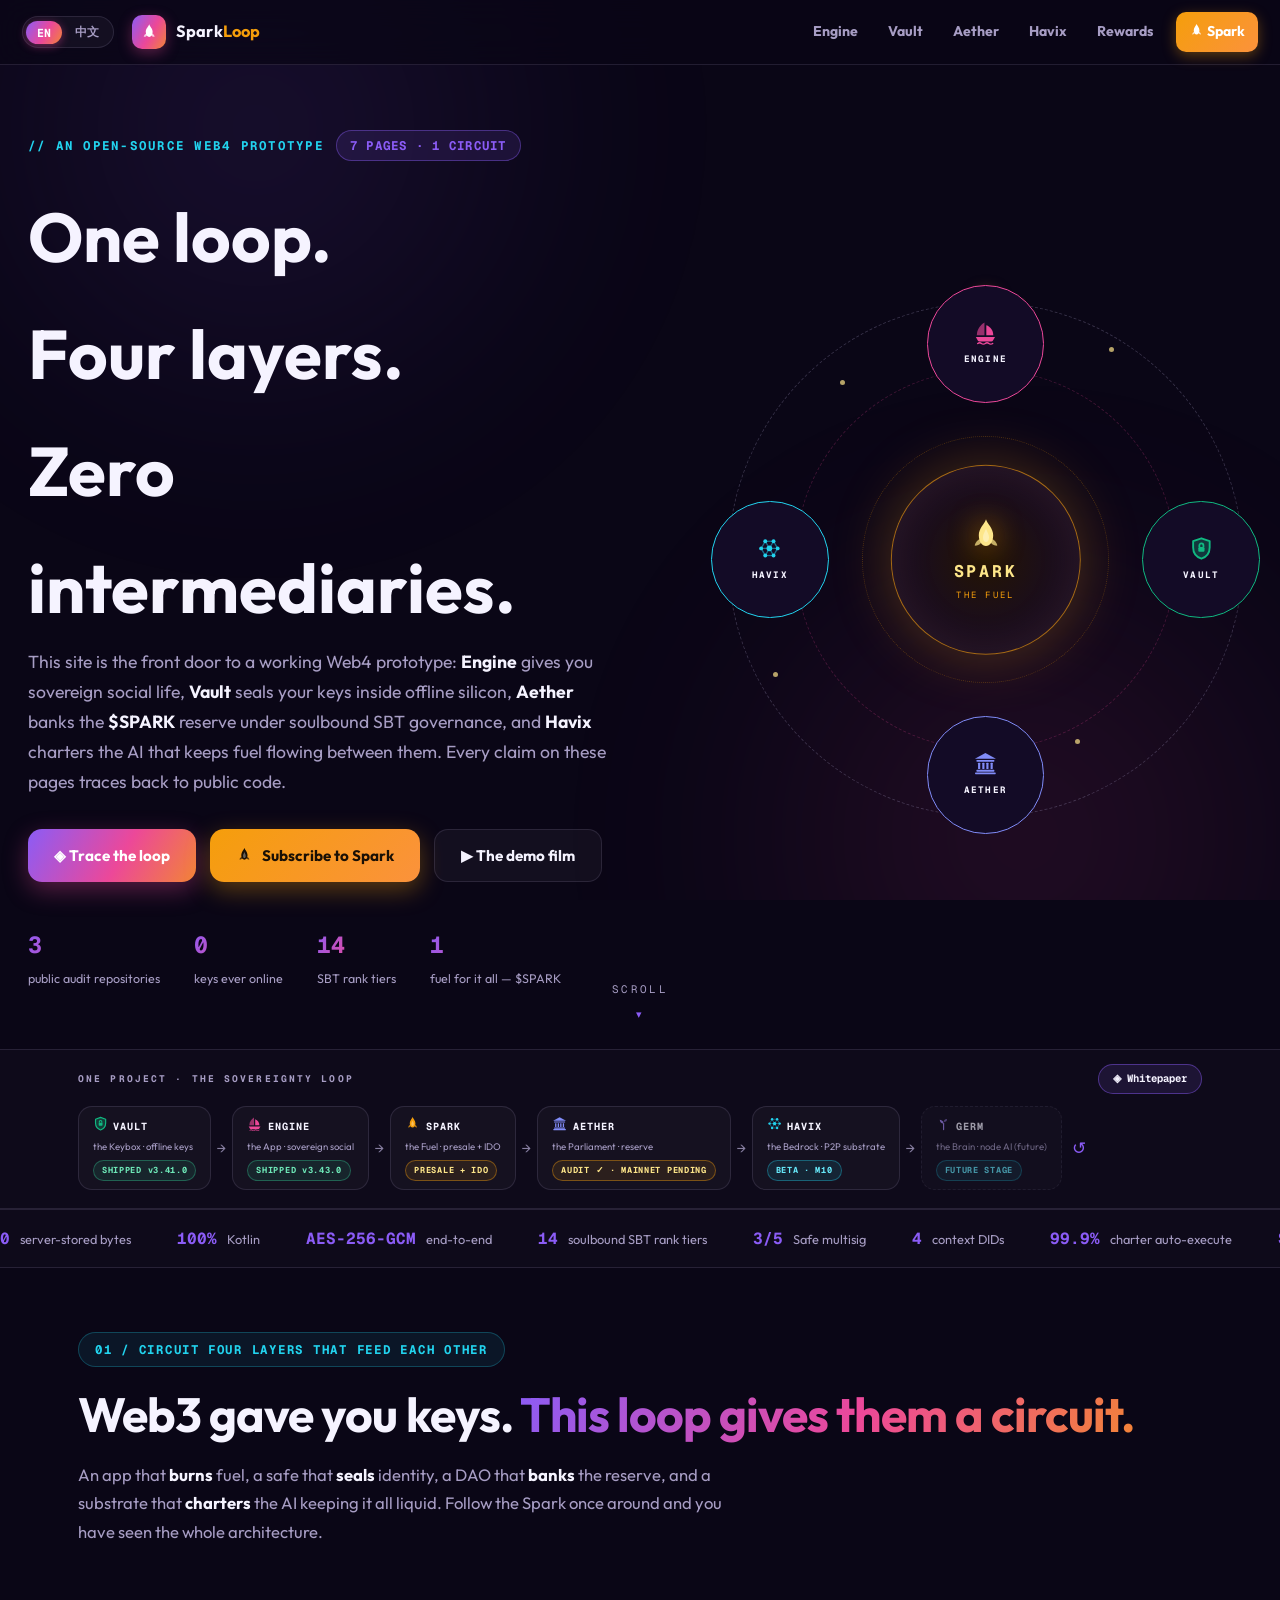
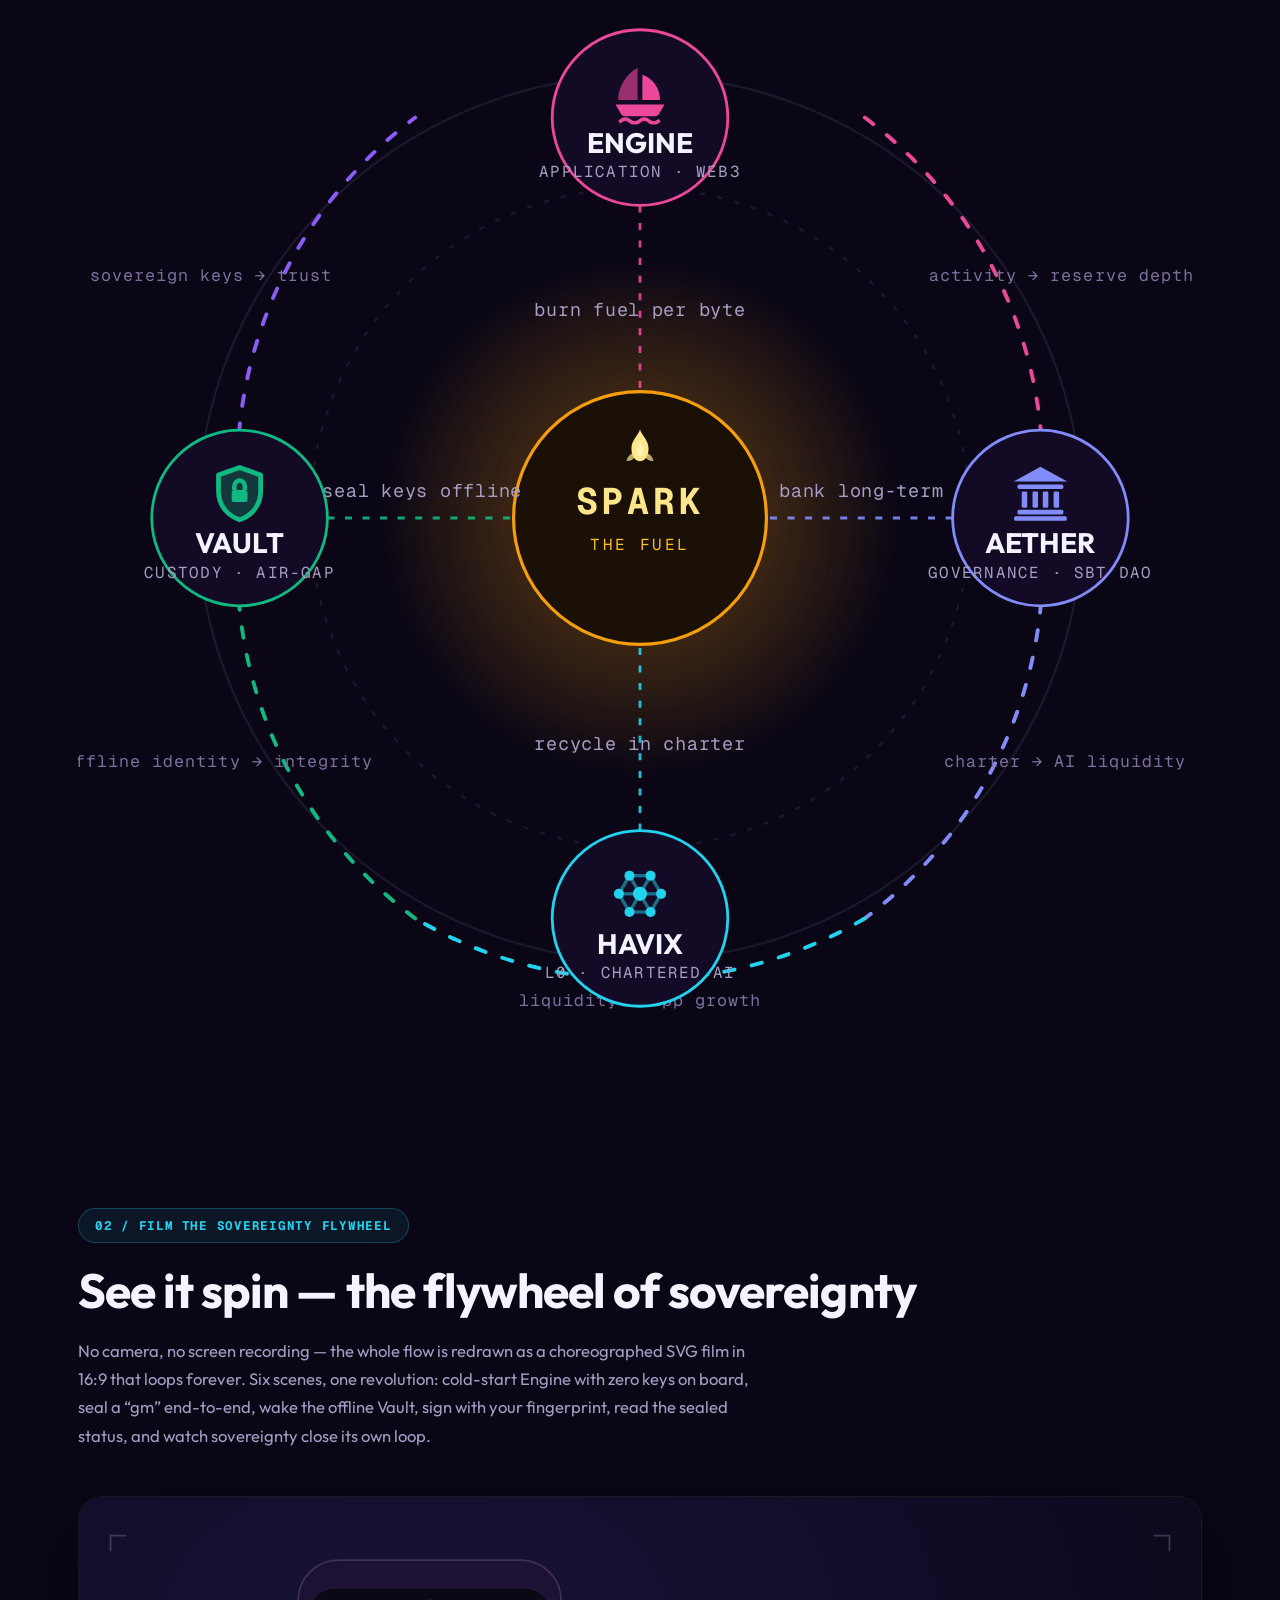
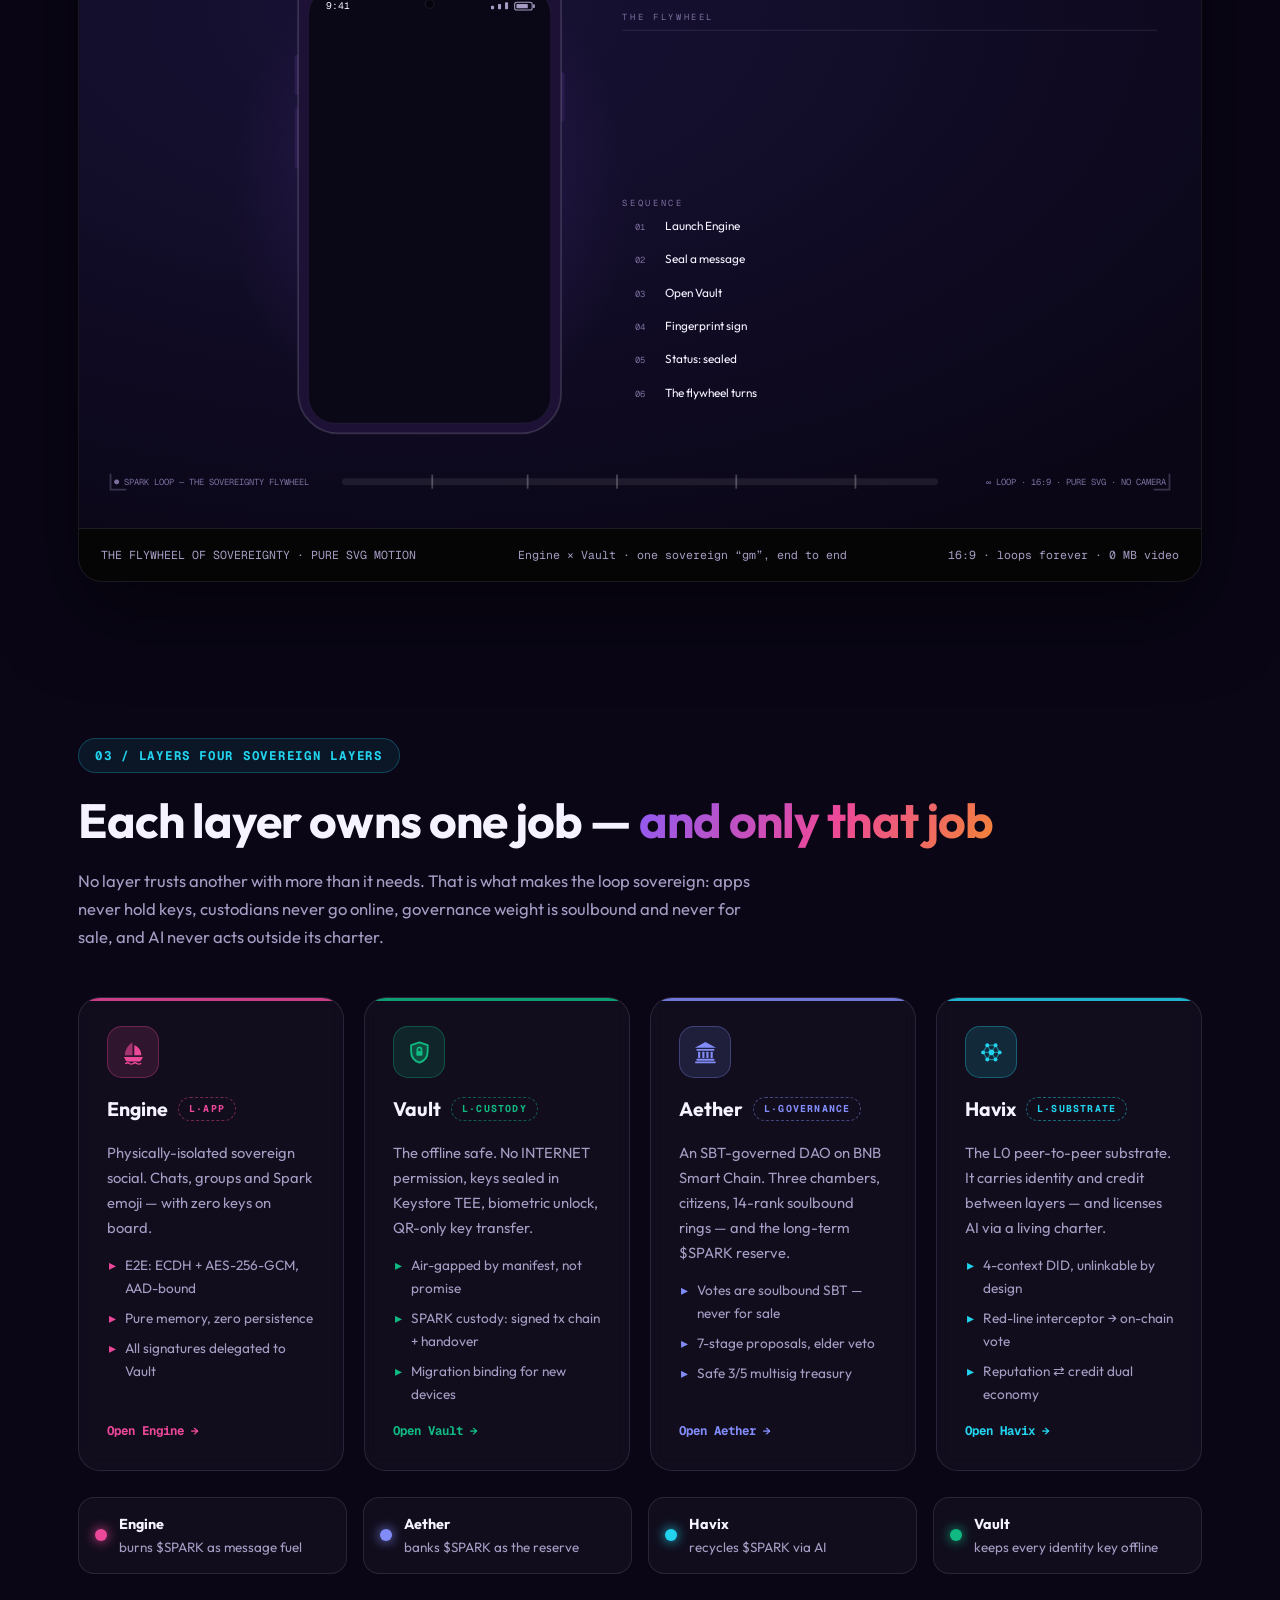
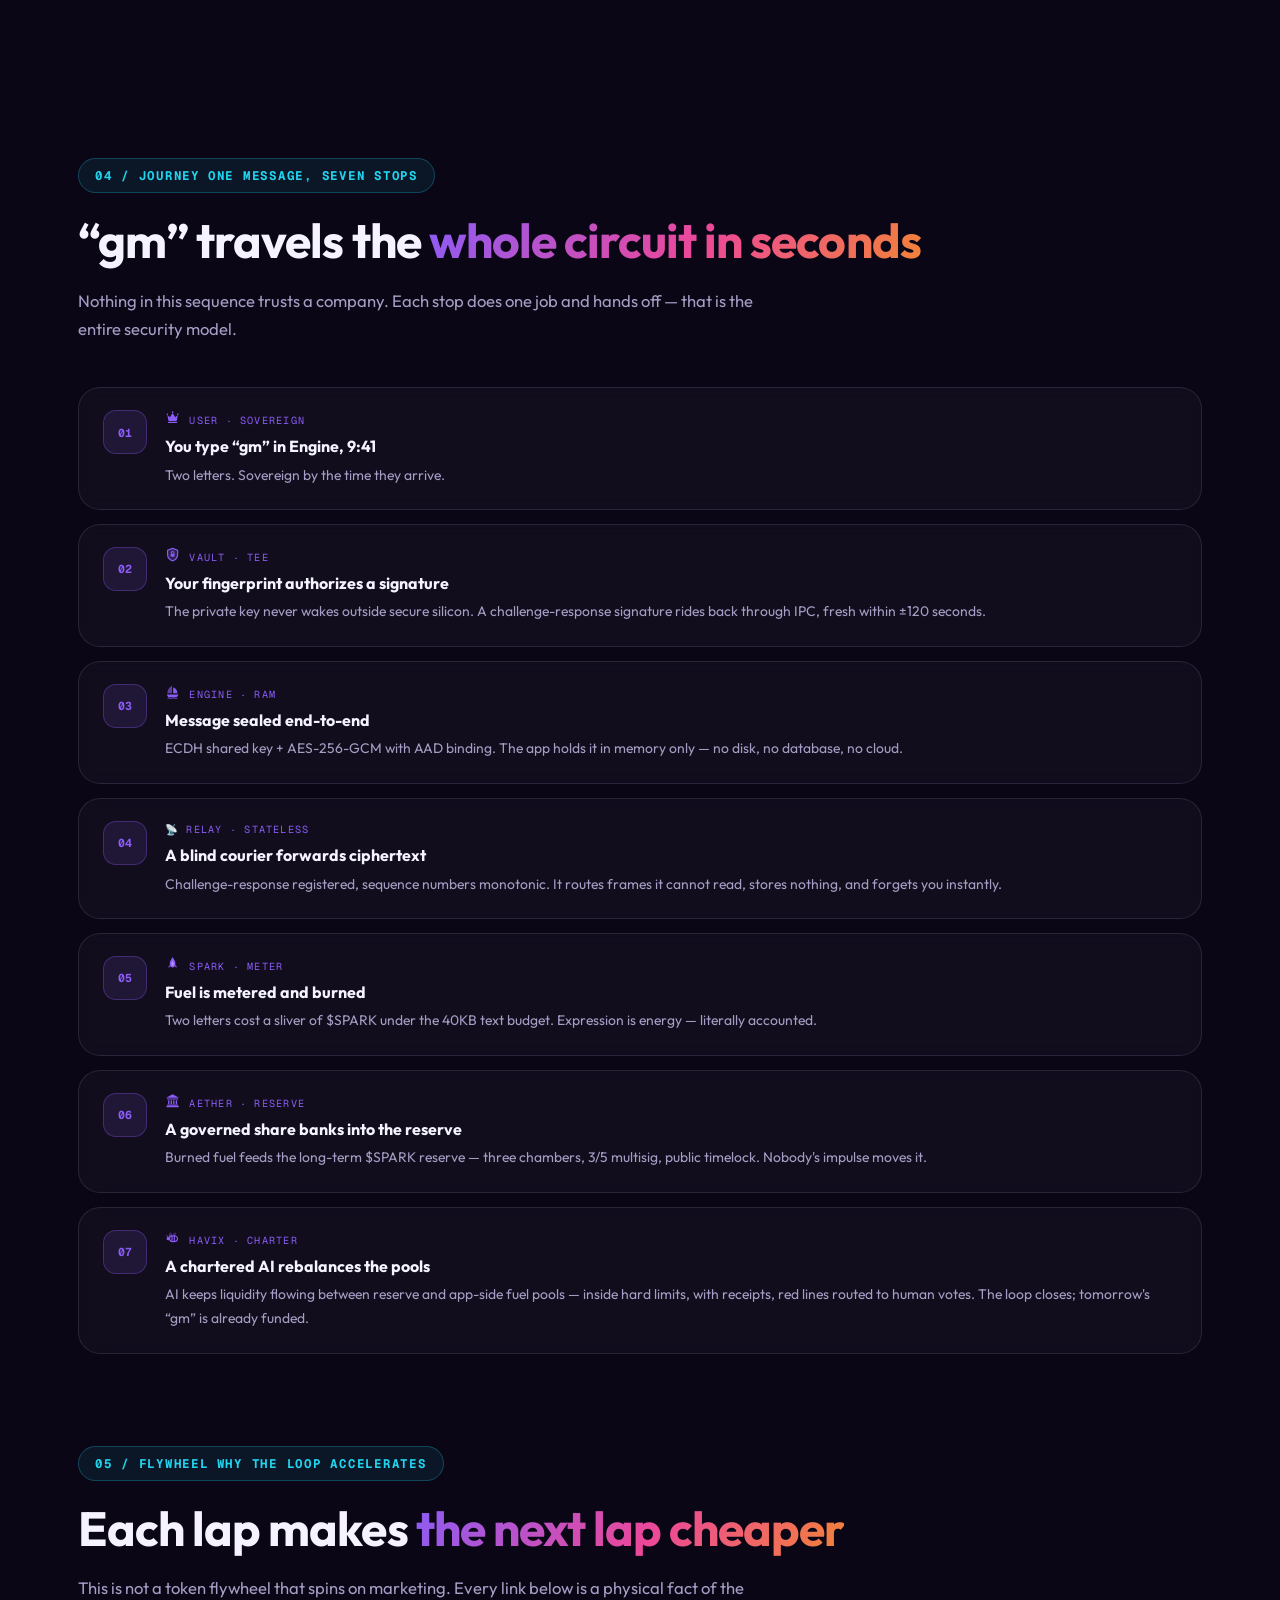
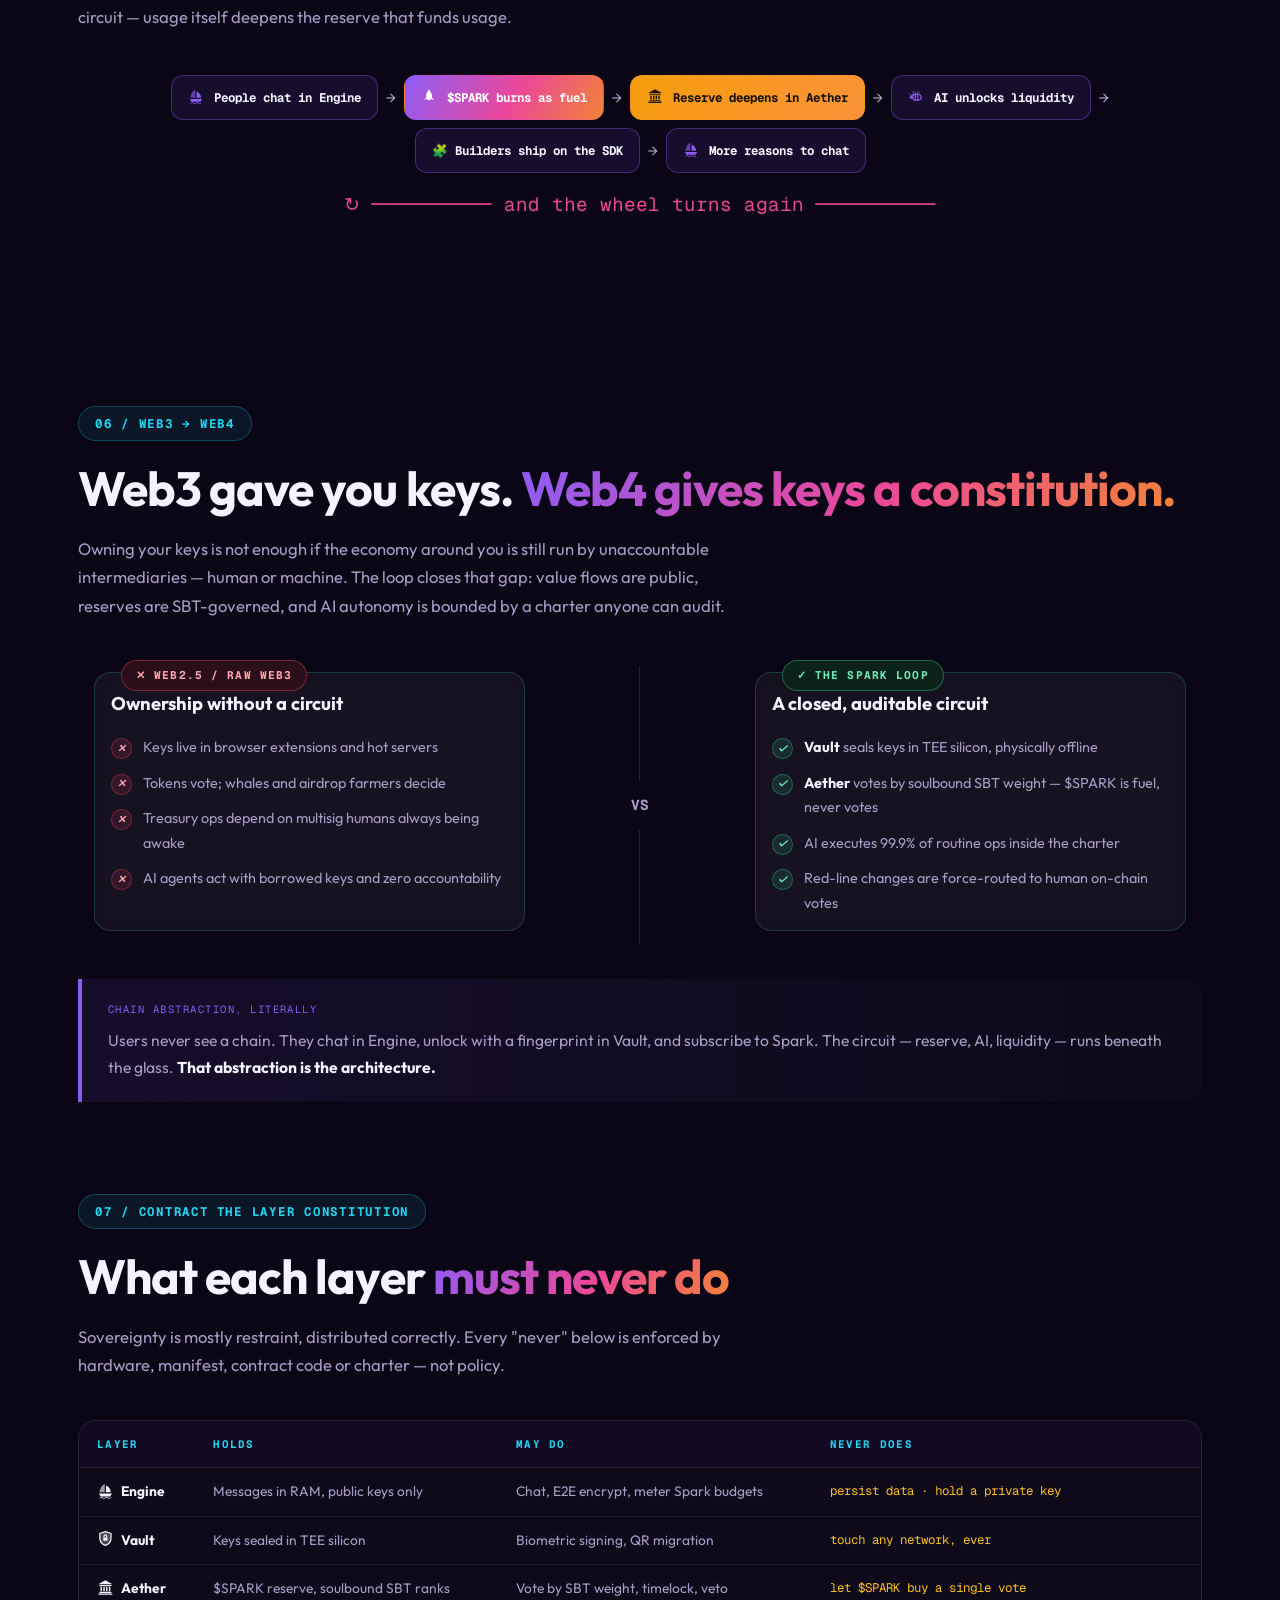
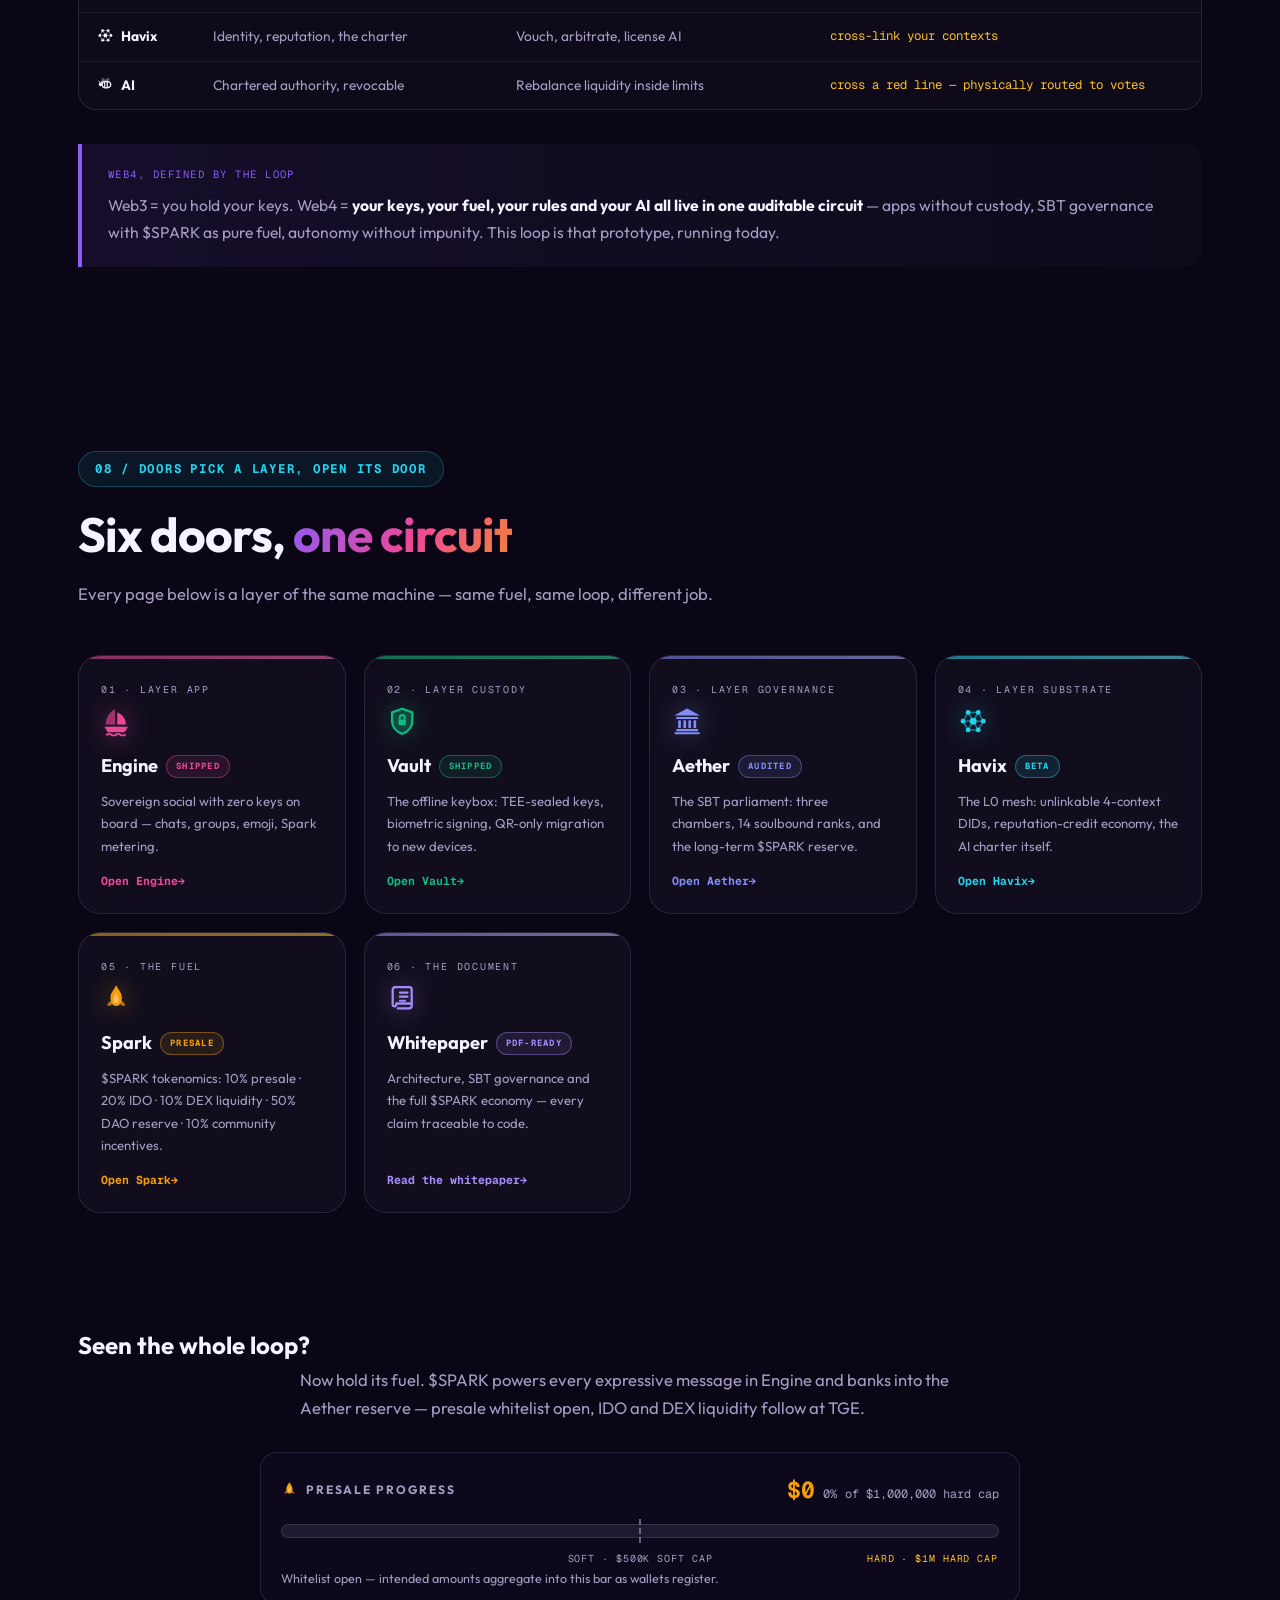
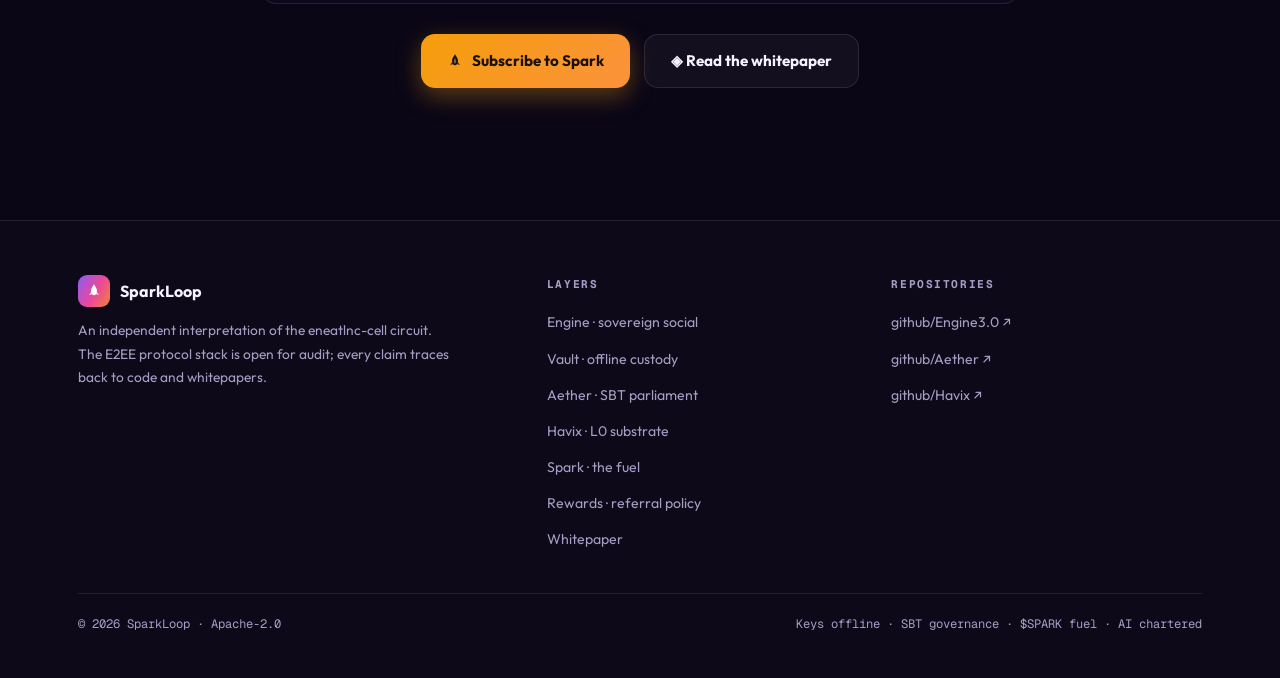
==== index.html @ 75e08b2c "feat: 预售进度改为白名单意向额度自动聚合 - Worker /progress 不再返回运营方手工申报的数字,改为服务端对全量   wl: 记录按档位求和 (Ember $50 / Flame " ====
<!DOCTYPE html>
<!-- Generated by Trae Work -->
<html lang="en" data-lang="en">
<head>
<meta charset="UTF-8">
<meta name="viewport" content="width=device-width, initial-scale=1.0">
<title>Spark Loop — The Web4 Sovereignty Circuit</title>
<meta name="description" content="One self-sustaining circuit: Engine chats online, Vault keeps keys offline, Aether banks the $SPARK reserve under SBT governance, and Havix charters the AI that keeps it liquid. The E2EE protocol stack is open for audit. A working Web4 prototype.">
<link rel="icon" type="image/svg+xml" href="assets/favicon.svg">
<!-- canonical + social card — replace the host when moving to a custom domain -->
<link rel="canonical" href="https://eneatlnc-cell.github.io/Spark/">
<meta property="og:type" content="website">
<meta property="og:title" content="Spark Loop — The Web4 Sovereignty Circuit">
<meta property="og:description" content="One self-sustaining circuit: Engine chats online, Vault keeps keys offline, Aether banks the $SPARK reserve under SBT governance, and Havix charters the AI that keeps it liquid. The E2EE protocol stack is open for audit. A working Web4 prototype.">
<meta property="og:url" content="https://eneatlnc-cell.github.io/Spark/">
<meta property="og:image" content="https://eneatlnc-cell.github.io/Spark/assets/og-card.jpg">
<meta property="og:image:width" content="1200">
<meta property="og:image:height" content="630">
<meta property="og:image:alt" content="Spark Loop — one loop, four layers, zero intermediaries. $SPARK is the fuel.">
<meta name="twitter:card" content="summary_large_image">
<meta name="twitter:title" content="Spark Loop — The Web4 Sovereignty Circuit">
<meta name="twitter:description" content="One self-sustaining circuit: Engine chats online, Vault keeps keys offline, Aether banks the $SPARK reserve under SBT governance, and Havix charters the AI that keeps it liquid. The E2EE protocol stack is open for audit. A working Web4 prototype.">
<meta name="twitter:image" content="https://eneatlnc-cell.github.io/Spark/assets/og-card.jpg">
<link rel="stylesheet" href="assets/site.css">
<style>
/* ============ gateway hero ============ */
.gate-hero { min-height: 100vh; display: grid; grid-template-columns: 1.05fr 0.95fr; gap: 40px; align-items: center; padding: 130px 0 60px; position: relative; }
.gate-hero h1 { font-size: clamp(2.5rem, 5.8vw, 4.3rem); }
.scroll-cue { position: absolute; bottom: 26px; left: 50%; transform: translateX(-50%); font-family: var(--font-mono); font-size: 0.68rem; letter-spacing: 0.22em; color: var(--muted); display: flex; flex-direction: column; align-items: center; gap: 6px; text-transform: uppercase; }
.scroll-cue::after { content: "▾"; animation: cuebob 1.8s ease-in-out infinite; color: var(--pa); }
@keyframes cuebob { 0%,100% { transform: translateY(0); opacity: .5; } 50% { transform: translateY(6px); opacity: 1; } }

/* ============ living orbit ============ */
.orbit-box { position: relative; aspect-ratio: 1 / 1; max-width: 560px; margin: 0 auto; width: 100%; }
.o-ring { position: absolute; border-radius: 50%; border: 1.5px dashed rgba(167,157,196,0.28); }
.o-ring.r1 { inset: 4%; animation: spinslow 70s linear infinite; }
.o-ring.r2 { inset: 16%; border-color: rgba(236,72,153,0.22); animation: spinslow 48s linear infinite reverse; }
.o-ring.r3 { inset: 28%; border-style: dotted; border-color: rgba(245,158,11,0.25); animation: spinslow 90s linear infinite; }
@keyframes spinslow { to { transform: rotate(360deg); } }
/* comet: a spark of fuel racing around the outer ring */
.o-comet { position: absolute; inset: 4%; animation: spinslow 13s linear infinite; z-index: 2; pointer-events: none; }
.o-comet .oc-dot { position: absolute; top: -5px; left: 50%; width: 10px; height: 10px; margin-left: -5px; border-radius: 50%; background: #FDE68A; box-shadow: 0 0 16px 5px rgba(245,158,11,0.5); }
.o-comet .oc-dot::after { content: ""; position: absolute; top: 1px; left: 12px; width: 34px; height: 8px; border-radius: 100px; background: linear-gradient(90deg, rgba(245,158,11,0.55), transparent); }
.o-core { position: absolute; top: 50%; left: 50%; transform: translate(-50%,-50%); width: 34%; aspect-ratio: 1; border-radius: 50%; background: radial-gradient(circle, #241403 0%, #160B26 70%); border: 1.6px solid rgba(245,158,11,0.65); display: flex; flex-direction: column; align-items: center; justify-content: center; gap: 2px; box-shadow: 0 0 60px rgba(245,158,11,0.28), inset 0 0 40px rgba(245,158,11,0.12); animation: corepulse 3.6s ease-in-out infinite; z-index: 2; }
@keyframes corepulse { 0%,100% { box-shadow: 0 0 40px rgba(245,158,11,0.22), inset 0 0 40px rgba(245,158,11,0.1); } 50% { box-shadow: 0 0 90px rgba(245,158,11,0.4), inset 0 0 50px rgba(245,158,11,0.18); } }
.o-core .oc-bolt .icn { display: block; width: clamp(1.5rem, 3.2vw, 2.4rem); height: clamp(1.5rem, 3.2vw, 2.4rem); color: #FDE68A; filter: drop-shadow(0 0 14px rgba(245,158,11,0.7)); }
.o-core .oc-name { font-family: var(--font-mono); font-weight: 700; font-size: clamp(0.8rem, 1.6vw, 1.05rem); letter-spacing: 0.16em; color: #FDE68A; }
.o-core .oc-sub { font-family: var(--font-mono); font-size: 0.56rem; letter-spacing: 0.26em; color: var(--amber); text-transform: uppercase; }
.o-node { position: absolute; width: 21%; aspect-ratio: 1; border-radius: 50%; background: #130B26; border: 1.5px solid var(--nc); display: flex; flex-direction: column; align-items: center; justify-content: center; gap: 1px; text-decoration: none; transition: transform .3s, box-shadow .3s; animation: nodefloat 5s ease-in-out infinite; animation-delay: var(--fd); z-index: 3; }
.o-node:hover { transform: scale(1.12); box-shadow: 0 0 34px var(--nc); }
.o-node .on-ic .icn { width: clamp(1.05rem, 2.2vw, 1.55rem); height: clamp(1.05rem, 2.2vw, 1.55rem); color: var(--nc); }
.o-node .on-name { font-family: var(--font-mono); font-size: 0.58rem; font-weight: 700; letter-spacing: 0.12em; color: var(--ink); }
@keyframes nodefloat { 0%,100% { translate: 0 0; } 50% { translate: 0 -9px; } }
.o-node.n-engine { --nc: #EC4899; top: 1%; left: 39.5%; --fd: 0s; }
.o-node.n-vault  { --nc: #10B981; top: 39.5%; right: 1%; --fd: -1.2s; }
.o-node.n-aether { --nc: #818CF8; bottom: 1%; left: 39.5%; --fd: -2.4s; }
.o-node.n-havix  { --nc: #22D3EE; top: 39.5%; left: 1%; --fd: -3.6s; }
.o-sparkle { position: absolute; width: 5px; height: 5px; border-radius: 50%; background: #FDE68A; opacity: .7; animation: twinkle 3s ease-in-out infinite; }
@keyframes twinkle { 0%,100% { opacity: .15; transform: scale(.7); } 50% { opacity: .9; transform: scale(1.25); } }

/* ============ doors (site map) ============ */
.door-grid { display: grid; grid-template-columns: repeat(4, 1fr); gap: 18px; margin-top: 46px; }
.door { position: relative; overflow: hidden; padding: 26px 22px 22px; display: flex; flex-direction: column; gap: 8px; text-decoration: none; color: var(--ink); transition: transform .28s, border-color .28s, box-shadow .28s; }
.door::before { content: ""; position: absolute; top: 0; left: 0; right: 0; height: 3px; background: linear-gradient(90deg, var(--d1), var(--d2)); opacity: .55; transition: opacity .28s; }
.door:hover { transform: translateY(-5px); border-color: var(--d1); box-shadow: 0 18px 44px rgba(0,0,0,0.45), 0 0 0 1px var(--d1) inset; }
.door:hover::before { opacity: 1; }
.door .d-num { font-family: var(--font-mono); font-size: 0.62rem; letter-spacing: 0.18em; color: var(--muted); }
.door .d-ic .icn { width: 1.9rem; height: 1.9rem; color: var(--d1); filter: drop-shadow(0 0 12px color-mix(in srgb, var(--d1) 55%, transparent)); }
.door h3 { font-size: 1.14rem; display: flex; align-items: center; gap: 8px; }
.door .d-tag { font-family: var(--font-mono); font-size: 0.56rem; font-weight: 700; letter-spacing: 0.14em; color: var(--d1); border: 1px solid color-mix(in srgb, var(--d1) 40%, transparent); background: color-mix(in srgb, var(--d1) 10%, transparent); border-radius: 100px; padding: 3px 9px; }
.door p { font-size: 0.82rem; color: var(--muted); flex: 1; }
.door .d-go { font-family: var(--font-mono); font-size: 0.72rem; font-weight: 700; color: var(--d1); margin-top: 6px; }
.door .d-go::after { content: " →"; transition: margin .25s; display: inline-block; }
.door:hover .d-go::after { margin-left: 5px; }

/* ============ legend chips (layers) ============ */
.legend-row { display: grid; grid-template-columns: repeat(4, 1fr); gap: 16px; margin-top: 26px; }
.legend-chip { display: flex; align-items: center; gap: 12px; padding: 14px 16px; border-radius: 16px; border: 1px solid var(--rule); background: rgba(255,255,255,0.03); font-size: 0.84rem; color: var(--muted); }
.legend-chip .dot { width: 12px; height: 12px; border-radius: 50%; flex-shrink: 0; background: var(--dc); box-shadow: 0 0 12px var(--dc); }
.legend-chip b { color: var(--ink); display: block; font-size: 0.9rem; }

/* ============ film ============ */
.film-wrap svg { display: block; width: 100%; height: auto; background: #0A0616; }

/* ============ big circuit loop ============ */
.big-loop { margin-top: 10px; }
.big-loop svg { width: 100%; height: auto; display: block; }
.big-loop .orbitbg { fill: none; stroke: rgba(167,157,196,0.12); stroke-width: 1.3; }
.big-loop .flowarc { fill: none; stroke-width: 2.2; stroke-linecap: round; stroke-dasharray: 6 10; animation: orbitflow 3.2s linear infinite; }
@keyframes orbitflow { to { stroke-dashoffset: -32; } }
.big-loop .node-c { fill: #130B26; stroke: var(--nc); stroke-width: 1.6; transition: all .3s; cursor: pointer; }
.big-loop a.node-g:hover .node-c { filter: drop-shadow(0 0 16px var(--nc)); }
.big-loop .nname { fill: #F5F3FF; font-family: var(--font-sans); font-size: 16px; font-weight: 700; text-anchor: middle; }
.big-loop .nrole { fill: #A79DC4; font-family: var(--font-mono); font-size: 9px; letter-spacing: 0.14em; text-anchor: middle; }
.big-loop .spoke-lbl { fill: #A79DC4; font-family: var(--font-mono); font-size: 10.5px; text-anchor: middle; letter-spacing: 0.04em; }
.big-loop .arc-lbl { fill: #7C6F9E; font-family: var(--font-mono); font-size: 9.5px; text-anchor: middle; letter-spacing: 0.06em; }
.big-loop .corebig { fill: #FDE68A; font-family: var(--font-mono); font-size: 21px; font-weight: 700; text-anchor: middle; letter-spacing: 0.1em; }
.big-loop .coresub { fill: #FBBF24; font-family: var(--font-mono); font-size: 9px; text-anchor: middle; letter-spacing: 0.22em; }

/* ============ flywheel chips ============ */
.fly { display: flex; align-items: center; gap: 8px; flex-wrap: wrap; justify-content: center; margin-top: 44px; }
.fly .fchip { font-family: var(--font-mono); font-size: 0.78rem; font-weight: 700; border-radius: 12px; padding: 11px 16px; border: 1px solid color-mix(in srgb, var(--pa) 38%, transparent); background: color-mix(in srgb, var(--pa) 10%, transparent); color: var(--ink); }
.fly .fchip.hot { background: var(--grad-hot); color: #fff; border-color: transparent; }
.fly .fchip.amber { background: var(--grad-spark); color: #1A1005; border-color: transparent; }
.fly .fchip.amber .icn { color: #1A1005; }
.fly .farr { color: var(--muted); font-family: var(--font-mono); }
.fly .fback { font-family: var(--font-mono); color: var(--accent2); font-size: 1.2rem; margin-top: 8px; width: 100%; text-align: center; }

@media (max-width: 1120px) { .door-grid { grid-template-columns: repeat(3, 1fr); } }
@media (max-width: 1020px) { .gate-hero { grid-template-columns: 1fr; padding-top: 118px; min-height: auto; } .orbit-box { max-width: 420px; } .scroll-cue { display: none; } .legend-row { grid-template-columns: 1fr 1fr; } }
@media (max-width: 760px) { .door-grid { grid-template-columns: 1fr 1fr; } .big-loop .arc-lbl, .big-loop .spoke-lbl { display: none; } }
@media (max-width: 540px) { .door-grid { grid-template-columns: 1fr; } }
</style>
</head>
<body data-page="home">
<div class="aurora"></div>

<!-- ============ NAV ============ -->
<nav>
  <div class="nav-inner">
    <div class="lang-switch" role="group" aria-label="Language / 语言">
      <button data-set="en" class="on">EN</button>
      <button data-set="zh">中文</button>
    </div>
    <a class="nav-logo" href="index.html"><span class="logo-mark"><i data-ic="flame"></i></span><span>Spark<span style="color:var(--amber)">Loop</span></span></a>
    <button class="burger" aria-label="menu">☰</button>
    <div class="nav-links">
      <a href="engine.html">Engine</a>
      <a href="vault.html">Vault</a>
      <a href="aether.html">Aether</a>
      <a href="havix.html">Havix</a>
      <a href="rewards.html"><span class="en">Rewards</span><span class="zh">激励</span></a>
      <a class="nav-cta" href="spark.html"><i data-ic="flame"></i> Spark</a>
    </div>
  </div>
</nav>

<!-- ============ GATEWAY HERO ============ -->
<header class="gate-hero">
  <div class="container">
    <div class="hero-kicker">
      <span>// AN OPEN-SOURCE WEB4 PROTOTYPE</span>
      <span class="chip-layer"><span class="en">7 PAGES · 1 CIRCUIT</span><span class="zh">7 个页面 · 1 条回路</span></span>
    </div>
    <h1>
      <span class="en">One loop.<br>Four layers.</span>
      <span class="zh">一条回路。<br>四个层次。</span><br>
      <span class="grad"><span class="en">Zero intermediaries.</span><span class="zh">零中间人。</span></span>
    </h1>
    <p class="hero-desc">
      <span class="en">This site is the front door to a working Web4 prototype: <strong>Engine</strong> gives you sovereign social life, <strong>Vault</strong> seals your keys inside offline silicon, <strong>Aether</strong> banks the <strong>$SPARK</strong> reserve under soulbound SBT governance, and <strong>Havix</strong> charters the AI that keeps fuel flowing between them. Every claim on these pages traces back to public code.</span>
      <span class="zh">本站是一个真实运转的 Web4 原型的正门：<strong>Engine</strong> 给你主权的社交生活，<strong>Vault</strong> 把密钥封进离线芯片，<strong>Aether</strong> 以灵魂绑定的 SBT 治理收储 <strong>$SPARK</strong> 储备，<strong>Havix</strong> 为维持燃料流动的 AI 颁发宪章。本站每一句论断都能回溯到公开代码。</span>
    </p>
    <div class="hero-actions">
      <a class="btn btn-primary" href="#circuit"><span class="en">◈ Trace the loop</span><span class="zh">◈ 追踪回路</span></a>
      <a class="btn btn-amber" href="spark.html#subscribe"><i data-ic="flame"></i> <span class="en">Subscribe to Spark</span><span class="zh">认购 Spark</span></a>
      <a class="btn btn-ghost" href="#film"><span class="en">▶ The demo film</span><span class="zh">▶ 演示影片</span></a>
    </div>
    <div class="hero-stats">
      <div class="hs"><b>3</b><span class="en">public audit repositories</span><span class="zh">公开审计仓库</span></div>
      <div class="hs"><b>0</b><span class="en">keys ever online</span><span class="zh">私钥永久离线</span></div>
      <div class="hs"><b>14</b><span class="en">SBT rank tiers</span><span class="zh">SBT 权级</span></div>
      <div class="hs"><b>1</b><span class="en">fuel for it all — $SPARK</span><span class="zh">全回路燃料 — $SPARK</span></div>
    </div>
  </div>

  <!-- living orbit -->
  <div class="orbit-box" aria-hidden="true">
    <div class="o-ring r1"></div>
    <div class="o-ring r2"></div>
    <div class="o-ring r3"></div>
    <div class="o-comet"><span class="oc-dot"></span></div>
    <span class="o-sparkle" style="top:18%; left:24%"></span>
    <span class="o-sparkle" style="top:70%; left:12%; animation-delay:-1s"></span>
    <span class="o-sparkle" style="top:12%; left:72%; animation-delay:-2s"></span>
    <span class="o-sparkle" style="top:82%; left:66%; animation-delay:-.5s"></span>
    <a class="o-node n-engine" href="engine.html"><span class="on-ic"><i data-ic="ship"></i></span><span class="on-name">ENGINE</span></a>
    <a class="o-node n-vault" href="vault.html"><span class="on-ic"><i data-ic="shield"></i></span><span class="on-name">VAULT</span></a>
    <a class="o-node n-aether" href="aether.html"><span class="on-ic"><i data-ic="temple"></i></span><span class="on-name">AETHER</span></a>
    <a class="o-node n-havix" href="havix.html"><span class="on-ic"><i data-ic="mesh"></i></span><span class="on-name">HAVIX</span></a>
    <div class="o-core">
      <span class="oc-bolt"><i data-ic="flame"></i></span>
      <span class="oc-name">SPARK</span>
      <span class="oc-sub"><span class="en">the fuel</span><span class="zh">燃料</span></span>
    </div>
  </div>
  <div class="scroll-cue"><span class="en">scroll</span><span class="zh">下滑</span></div>
</header>

<!-- ============ MARQUEE ============ -->
<div class="marquee-wrap">
  <div class="marquee">
    <div class="mq-item"><span class="n">0</span><span class="t en">server-stored bytes</span><span class="t zh">服务器存储字节</span></div>
    <div class="mq-item"><span class="n">100%</span><span class="t">Kotlin</span></div>
    <div class="mq-item"><span class="n">AES-256-GCM</span><span class="t en">end-to-end</span><span class="t zh">端到端加密</span></div>
    <div class="mq-item"><span class="n">14</span><span class="t en">soulbound SBT rank tiers</span><span class="t zh">灵魂绑定 SBT 权级</span></div>
    <div class="mq-item"><span class="n">3/5</span><span class="t en">Safe multisig</span><span class="t zh">多签金库</span></div>
    <div class="mq-item"><span class="n">4</span><span class="t en">context DIDs</span><span class="t zh">情境身份</span></div>
    <div class="mq-item"><span class="n">99.9%</span><span class="t en">charter auto-execute</span><span class="t zh">宪章内自动执行</span></div>
    <div class="mq-item"><span class="n">$SPARK</span><span class="t en">fuel, never votes</span><span class="t zh">燃料，绝非选票</span></div>
    <div class="mq-item"><span class="n">0</span><span class="t en">server-stored bytes</span><span class="t zh">服务器存储字节</span></div>
    <div class="mq-item"><span class="n">100%</span><span class="t">Kotlin</span></div>
    <div class="mq-item"><span class="n">AES-256-GCM</span><span class="t en">end-to-end</span><span class="t zh">端到端加密</span></div>
    <div class="mq-item"><span class="n">14</span><span class="t en">soulbound SBT rank tiers</span><span class="t zh">灵魂绑定 SBT 权级</span></div>
    <div class="mq-item"><span class="n">3/5</span><span class="t en">Safe multisig</span><span class="t zh">多签金库</span></div>
    <div class="mq-item"><span class="n">4</span><span class="t en">context DIDs</span><span class="t zh">情境身份</span></div>
    <div class="mq-item"><span class="n">99.9%</span><span class="t en">charter auto-execute</span><span class="t zh">宪章内自动执行</span></div>
    <div class="mq-item"><span class="n">$SPARK</span><span class="t en">fuel, never votes</span><span class="t zh">燃料，绝非选票</span></div>
  </div>
</div>

<!-- ============ 01 · CIRCUIT ============ -->
<section id="circuit" class="tight">
  <div class="container">
    <div class="reveal">
      <span class="section-tag">01 / CIRCUIT <span class="en">FOUR LAYERS THAT FEED EACH OTHER</span><span class="zh">互相喂养的四层结构</span></span>
      <h2 class="section-title"><span class="en">Web3 gave you keys.</span><span class="zh">Web3 给了你钥匙。</span> <span class="grad"><span class="en">This loop gives them a circuit.</span><span class="zh">这条回路给钥匙一个归宿。</span></span></h2>
      <p class="section-sub">
        <span class="en">An app that <strong>burns</strong> fuel, a safe that <strong>seals</strong> identity, a DAO that <strong>banks</strong> the reserve, and a substrate that <strong>charters</strong> the AI keeping it all liquid. Follow the Spark once around and you have seen the whole architecture.</span>
        <span class="zh">一个<strong>燃烧</strong>燃料的应用、一个<strong>封存</strong>身份的保险箱、一个<strong>收储</strong>储备的 DAO、一个为维持流动性而给 AI <strong>发照</strong>的基底。让 Spark 绕一圈，你就看完了整个架构。</span>
      </p>
    </div>
    <div class="big-loop reveal">
      <svg viewBox="0 0 640 640" role="img" aria-label="The Spark Loop circuit diagram">
        <defs>
          <linearGradient id="lg1" x1="0%" y1="0%" x2="100%" y2="100%">
            <stop offset="0%" stop-color="#8B5CF6"/><stop offset="55%" stop-color="#EC4899"/><stop offset="100%" stop-color="#F59E0B"/>
          </linearGradient>
          <radialGradient id="coreglow2">
            <stop offset="0%" stop-color="#F59E0B" stop-opacity="0.4"/><stop offset="100%" stop-color="#F59E0B" stop-opacity="0"/>
          </radialGradient>
        </defs>
        <!-- orbits -->
        <circle class="orbitbg" cx="320" cy="320" r="252"/>
        <circle class="orbitbg" cx="320" cy="320" r="188" stroke-dasharray="3 7"/>
        <!-- flowing circuit arcs (outer) -->
        <path class="flowarc" stroke="#EC4899" d="M 448 92 A 252 252 0 0 1 548 320"/>
        <path class="flowarc" stroke="#818CF8" d="M 548 320 A 252 252 0 0 1 448 548"/>
        <path class="flowarc" stroke="#22D3EE" d="M 448 548 A 252 252 0 0 1 192 548"/>
        <path class="flowarc" stroke="#10B981" d="M 192 548 A 252 252 0 0 1 92 320"/>
        <path class="flowarc" stroke="#8B5CF6" d="M 92 320 A 252 252 0 0 1 192 92"/>
        <!-- arc labels -->
        <text class="arc-lbl" x="560" y="185">activity → reserve depth</text>
        <text class="arc-lbl" x="562" y="462">charter → AI liquidity</text>
        <text class="arc-lbl" x="320" y="598">liquidity → app growth</text>
        <text class="arc-lbl" x="80" y="462">offline identity → integrity</text>
        <text class="arc-lbl" x="76" y="185">sovereign keys → trust</text>
        <!-- core glow + core -->
        <circle cx="320" cy="320" r="150" fill="url(#coreglow2)"/>
        <circle cx="320" cy="320" r="72" fill="#1A1005" stroke="#F59E0B" stroke-width="1.8"/>
        <use href="#ic-flame" xlink:href="#ic-flame" x="307" y="268" width="26" height="26" style="color:#FDE68A"/>
        <text class="corebig" x="320" y="318">SPARK</text>
        <text class="coresub" x="320" y="338">THE FUEL</text>
        <!-- spokes -->
        <g stroke-width="1.6" stroke-dasharray="4 6" opacity="0.9">
          <line x1="320" y1="142" x2="320" y2="246" stroke="#EC4899"/>
          <line x1="498" y1="320" x2="394" y2="320" stroke="#818CF8"/>
          <line x1="320" y1="498" x2="320" y2="394" stroke="#22D3EE"/>
          <line x1="142" y1="320" x2="246" y2="320" stroke="#10B981"/>
        </g>
        <!-- spoke labels -->
        <text class="spoke-lbl" x="320" y="205">burn fuel per byte</text>
        <text class="spoke-lbl" x="446" y="308">bank long-term</text>
        <text class="spoke-lbl" x="320" y="452">recycle in charter</text>
        <text class="spoke-lbl" x="196" y="308">seal keys offline</text>
        <!-- nodes -->
        <a class="node-g" href="engine.html">
          <circle class="node-c" cx="320" cy="92" r="50" style="--nc:#EC4899"/>
          <use href="#ic-ship" xlink:href="#ic-ship" x="302" y="60" width="36" height="36" style="color:#EC4899"/>
          <text class="nname" x="320" y="112">ENGINE</text>
          <text class="nrole" x="320" y="126">APPLICATION · WEB3</text>
        </a>
        <a class="node-g" href="aether.html">
          <circle class="node-c" cx="548" cy="320" r="50" style="--nc:#818CF8"/>
          <use href="#ic-temple" xlink:href="#ic-temple" x="530" y="288" width="36" height="36" style="color:#818CF8"/>
          <text class="nname" x="548" y="340">AETHER</text>
          <text class="nrole" x="548" y="354">GOVERNANCE · SBT DAO</text>
        </a>
        <a class="node-g" href="havix.html">
          <circle class="node-c" cx="320" cy="548" r="50" style="--nc:#22D3EE"/>
          <use href="#ic-mesh" xlink:href="#ic-mesh" x="302" y="516" width="36" height="36" style="color:#22D3EE"/>
          <text class="nname" x="320" y="568">HAVIX</text>
          <text class="nrole" x="320" y="582">L0 · CHARTERED AI</text>
        </a>
        <a class="node-g" href="vault.html">
          <circle class="node-c" cx="92" cy="320" r="50" style="--nc:#10B981"/>
          <use href="#ic-shield" xlink:href="#ic-shield" x="74" y="288" width="36" height="36" style="color:#10B981"/>
          <text class="nname" x="92" y="340">VAULT</text>
          <text class="nrole" x="92" y="354">CUSTODY · AIR-GAP</text>
        </a>
      </svg>
    </div>
  </div>
</section>

<!-- ============ 02 · FILM ============ -->
<section id="film" class="tight">
  <div class="container">
    <div class="reveal">
      <span class="section-tag">02 / FILM <span class="en">THE SOVEREIGNTY FLYWHEEL</span><span class="zh">主权的飞轮</span></span>
      <h2 class="section-title"><span class="en">See it spin — the flywheel of sovereignty</span><span class="zh">看它转动 —— 主权的飞轮</span></h2>
      <p class="section-sub">
        <span class="en">No camera, no screen recording — the whole flow is redrawn as a choreographed SVG film in 16:9 that loops forever. Six scenes, one revolution: cold-start Engine with zero keys on board, seal a “gm” end-to-end, wake the offline Vault, sign with your fingerprint, read the sealed status, and watch sovereignty close its own loop.</span>
        <span class="zh">没有摄像机，也没有录屏 —— 整个流程被重绘为 16:9 的编排式 SVG 影片，循环不止。六幕一轮回：零私钥冷启动 Engine、端到端封装一句 “gm”、唤醒离线的 Vault、以指纹签名、读取封存状态，最后看主权亲手闭合自己的回路。</span>
      </p>
    </div>
    <div class="film-wrap reveal">
      <svg id="dmReel" viewBox="0 0 1280 720" role="img" aria-label="Animated demo: launching Engine, sealing a message, opening Vault, signing with a fingerprint, sealed status, and the loop closing.">
        <style>
          #dmReel text { font-family: var(--font-sans), "Segoe UI", sans-serif; }
          #dmReel .mono { font-family: var(--font-mono), ui-monospace, Menlo, monospace; }
          #dmReel .tb { transform-box: fill-box; transform-origin: center; }
          /* scene windows on a 35s master timeline */
          #dmReel .dmWin { opacity: 0; }
          #dmReel .dmS1 { animation: dmS1 35s linear infinite; }
          #dmReel .dmS2 { animation: dmS2 35s linear infinite; }
          #dmReel .dmS3 { animation: dmS3 35s linear infinite; }
          #dmReel .dmS4 { animation: dmS4 35s linear infinite; }
          #dmReel .dmS5 { animation: dmS5 35s linear infinite; }
          #dmReel .dmS6 { animation: dmS6 35s linear infinite; }
          @keyframes dmS1 { 0% {opacity:0} 0.6% {opacity:1} 14.4% {opacity:1} 15% {opacity:0} 100% {opacity:0} }
          @keyframes dmS2 { 0%,15% {opacity:0} 15.6% {opacity:1} 30.4% {opacity:1} 31% {opacity:0} 100% {opacity:0} }
          @keyframes dmS3 { 0%,31% {opacity:0} 31.6% {opacity:1} 45.4% {opacity:1} 46% {opacity:0} 100% {opacity:0} }
          @keyframes dmS4 { 0%,46% {opacity:0} 46.6% {opacity:1} 65.4% {opacity:1} 66% {opacity:0} 100% {opacity:0} }
          @keyframes dmS5 { 0%,66% {opacity:0} 66.6% {opacity:1} 85.4% {opacity:1} 86% {opacity:0} 100% {opacity:0} }
          @keyframes dmS6 { 0%,86% {opacity:0} 86.8% {opacity:1} 99.6% {opacity:1} 100% {opacity:0} }
          /* scene 1 */
          #dmReel .dmTap { opacity: 0; animation: dmTap 35s linear infinite; }
          @keyframes dmTap { 0%,4.5% {opacity:0; transform:scale(.3)} 5.6% {opacity:.9} 7.4% {opacity:0; transform:scale(2.1)} 100% {opacity:0} }
          #dmReel .dmSplash { opacity: 0; animation: dmSplash 35s linear infinite; }
          @keyframes dmSplash { 0%,7.6% {opacity:0} 9% {opacity:1} 100% {opacity:1} }
          #dmReel .dmWm { opacity: 0; animation: dmWm 35s linear infinite; }
          @keyframes dmWm { 0%,8.8% {opacity:0} 10.2% {opacity:1} 100% {opacity:1} }
          #dmReel .dmRingPulse { animation: dmRingPulse 2s ease-in-out infinite; }
          @keyframes dmRingPulse { 0%,100% {opacity:.9; transform:scale(1)} 50% {opacity:.25; transform:scale(1.12)} }
          #dmReel .dmDot { animation: dmDot 1.2s ease-in-out infinite; }
          #dmReel .dmDot.d2 { animation-delay: -.2s; } #dmReel .dmDot.d3 { animation-delay: -.4s; }
          @keyframes dmDot { 0%,100% {opacity:.25} 50% {opacity:1} }
          /* scene 2 */
          #dmReel .dmMsg { opacity: 0; animation-duration: 35s; animation-timing-function: linear; animation-iteration-count: infinite; }
          #dmReel .dmM1 { animation-name: dmIn1; } #dmReel .dmM2 { animation-name: dmIn2; }
          #dmReel .dmM3 { animation-name: dmIn3; } #dmReel .dmM4 { animation-name: dmIn4; }
          @keyframes dmIn1 { 0%,16.2% {opacity:0; transform:translateY(10px)} 17.6%,100% {opacity:1; transform:none} }
          @keyframes dmIn2 { 0%,20.5% {opacity:0; transform:translateY(10px)} 21.9%,100% {opacity:1; transform:none} }
          @keyframes dmIn3 { 0%,25.5% {opacity:0; transform:translateY(10px)} 26.9%,100% {opacity:1; transform:none} }
          @keyframes dmIn4 { 0%,29%   {opacity:0; transform:translateY(10px)} 30.4%,100% {opacity:1; transform:none} }
          #dmReel .dmTyping { opacity: 0; animation: dmTyping 35s linear infinite; }
          @keyframes dmTyping { 0%,20% {opacity:0} 21% {opacity:1} 24.6% {opacity:1} 25.2%,100% {opacity:0} }
          #dmReel .dmSeqNote { opacity: 0; animation: dmSeqNote 35s linear infinite; }
          @keyframes dmSeqNote { 0%,16.5% {opacity:0} 17.5%,100% {opacity:1} }
          /* scene 3 */
          #dmReel .dmHalo { animation: dmHalo 2.4s ease-in-out infinite; }
          @keyframes dmHalo { 0%,100% {opacity:.5; transform:scale(.94)} 50% {opacity:.95; transform:scale(1.08)} }
          /* scene 4 */
          #dmReel .dmFp { animation: dmFp 3s ease-in-out infinite; }
          @keyframes dmFp { 0%,100% {opacity:.55} 50% {opacity:1} }
          #dmReel .dmRA { opacity: 0; animation: dmRA 35s linear infinite; }
          #dmReel .dmRB { opacity: 0; animation: dmRB 35s linear infinite; }
          @keyframes dmRA { 0%,48.5% {opacity:0; transform:scale(.55)} 50% {opacity:.85; transform:scale(1)} 54.5%,100% {opacity:0; transform:scale(2)} }
          @keyframes dmRB { 0%,52% {opacity:0; transform:scale(.55)} 53.5% {opacity:.85; transform:scale(1)} 58%,100% {opacity:0; transform:scale(2)} }
          #dmReel .dmCk { opacity: 0; animation: dmCk 35s linear infinite; }
          @keyframes dmCk { 0%,59% {opacity:0; transform:scale(.4)} 60.4% {opacity:1; transform:scale(1.12)} 61.2%,100% {opacity:1; transform:scale(1)} }
          #dmReel .dmDraw { stroke-dashoffset: 70; animation: dmDraw 35s linear infinite; }
          @keyframes dmDraw { 0%,59.5% {stroke-dashoffset:70} 61.8%,100% {stroke-dashoffset:0} }
          #dmReel .dmL1, #dmReel .dmL2, #dmReel .dmL3 { opacity: 0; animation-duration: 35s; animation-timing-function: linear; animation-iteration-count: infinite; }
          #dmReel .dmL1 { animation-name: dmL1k; } #dmReel .dmL2 { animation-name: dmL2k; } #dmReel .dmL3 { animation-name: dmL3k; }
          @keyframes dmL1k { 0%,61.5% {opacity:0} 62.5%,100% {opacity:1} }
          @keyframes dmL2k { 0%,62.8% {opacity:0} 63.8%,100% {opacity:1} }
          @keyframes dmL3k { 0%,64.1% {opacity:0} 65.1%,100% {opacity:1} }
          /* scene 5 */
          #dmReel .dmR1, #dmReel .dmR2, #dmReel .dmR3, #dmReel .dmR4 { opacity: 0; animation-duration: 35s; animation-timing-function: linear; animation-iteration-count: infinite; }
          #dmReel .dmR1 { animation-name: dmR1k; } #dmReel .dmR2 { animation-name: dmR2k; }
          #dmReel .dmR3 { animation-name: dmR3k; } #dmReel .dmR4 { animation-name: dmR4k; }
          @keyframes dmR1k { 0%,67.5% {opacity:0} 68.8%,100% {opacity:1} }
          @keyframes dmR2k { 0%,71% {opacity:0} 72.3%,100% {opacity:1} }
          @keyframes dmR3k { 0%,74% {opacity:0} 75.3%,100% {opacity:1} }
          @keyframes dmR4k { 0%,76.5% {opacity:0} 77.8%,100% {opacity:1} }
          #dmReel .dmSealPulse { animation: dmSealPulse 2s ease-in-out infinite; }
          @keyframes dmSealPulse { 0%,100% {opacity:.65} 50% {opacity:1} }
          /* scene 6 */
          #dmReel .dmSpin { animation: dmSpin 10s linear infinite; }
          @keyframes dmSpin { to { transform: rotate(360deg); } }
          #dmReel .dmCorePulse { animation: dmCorePulse 3s ease-in-out infinite; }
          @keyframes dmCorePulse { 0%,100% {transform:scale(1)} 50% {transform:scale(1.07)} }
          #dmReel .dmN1, #dmReel .dmN2, #dmReel .dmN3, #dmReel .dmN4 { opacity: 0; animation-duration: 35s; animation-timing-function: linear; animation-iteration-count: infinite; }
          #dmReel .dmN1 { animation-name: dmN1k; } #dmReel .dmN2 { animation-name: dmN2k; }
          #dmReel .dmN3 { animation-name: dmN3k; } #dmReel .dmN4 { animation-name: dmN4k; }
          @keyframes dmN1k { 0%,87.4% {opacity:0; transform:scale(.4)} 88.6% {opacity:1; transform:scale(1.08)} 89.2%,100% {opacity:1; transform:scale(1)} }
          @keyframes dmN2k { 0%,87.9% {opacity:0; transform:scale(.4)} 89.1% {opacity:1; transform:scale(1.08)} 89.7%,100% {opacity:1; transform:scale(1)} }
          @keyframes dmN3k { 0%,88.4% {opacity:0; transform:scale(.4)} 89.6% {opacity:1; transform:scale(1.08)} 90.2%,100% {opacity:1; transform:scale(1)} }
          @keyframes dmN4k { 0%,88.9% {opacity:0; transform:scale(.4)} 90.1% {opacity:1; transform:scale(1.08)} 90.7%,100% {opacity:1; transform:scale(1)} }
          /* progress bar */
          #dmReel .dmFill { transform-box: fill-box; transform-origin: left center; transform: scaleX(0); animation: dmFill 35s linear infinite; }
          @keyframes dmFill { 0% {transform:scaleX(0)} 100% {transform:scaleX(1)} }
          @media (prefers-reduced-motion: reduce) {
            #dmReel * { animation: none !important; }
            #dmReel .dmS1 { opacity: 1; }
          }
        </style>
        <defs>
          <radialGradient id="dmBg" cx="30%" cy="18%" r="95%">
            <stop offset="0%" stop-color="#181236"/><stop offset="100%" stop-color="#0A0616"/>
          </radialGradient>
          <radialGradient id="dmGlow" cx="50%" cy="50%" r="50%">
            <stop offset="0%" stop-color="#8B5CF6" stop-opacity="0.20"/><stop offset="100%" stop-color="#8B5CF6" stop-opacity="0"/>
          </radialGradient>
          <radialGradient id="dmWall" cx="50%" cy="50%" r="50%">
            <stop offset="0%" stop-color="#8B5CF6" stop-opacity="0.22"/><stop offset="100%" stop-color="#8B5CF6" stop-opacity="0"/>
          </radialGradient>
          <linearGradient id="dmPink" x1="0%" y1="0%" x2="100%" y2="100%">
            <stop offset="0%" stop-color="#8B5CF6"/><stop offset="100%" stop-color="#EC4899"/>
          </linearGradient>
          <linearGradient id="dmHot" x1="0%" y1="0%" x2="100%" y2="100%">
            <stop offset="0%" stop-color="#8B5CF6"/><stop offset="55%" stop-color="#EC4899"/><stop offset="100%" stop-color="#F59E0B"/>
          </linearGradient>
          <clipPath id="dmClip"><rect x="262" y="104" width="276" height="496" rx="30"/></clipPath>
        </defs>

        <!-- stage -->
        <rect width="1280" height="720" fill="url(#dmBg)"/>
        <path d="M36 62 V44 H54 M1244 62 V44 H1226 M36 658 V676 H54 M1244 658 V676 H1226" fill="none" stroke="rgba(167,157,196,0.3)" stroke-width="2"/>

        <!-- ============ phone ============ -->
        <ellipse cx="400" cy="340" rx="230" ry="280" fill="url(#dmGlow)"/>
        <rect x="246" y="180" width="5" height="46" rx="2.5" fill="#2A1B4D"/>
        <rect x="246" y="240" width="5" height="70" rx="2.5" fill="#2A1B4D"/>
        <rect x="549" y="200" width="5" height="56" rx="2.5" fill="#2A1B4D"/>
        <rect x="250" y="72" width="300" height="540" rx="46" fill="#1D1136" stroke="rgba(255,255,255,0.14)" stroke-width="2"/>
        <rect x="262" y="104" width="276" height="496" rx="30" fill="#0A0716" stroke="rgba(255,255,255,0.05)"/>
        <circle cx="400" cy="122" r="5" fill="#05030C" stroke="rgba(255,255,255,0.1)"/>
        <text x="282" y="128" font-size="11" fill="#F5F3FF" class="mono">9:41</text>
        <rect x="470" y="124" width="3.5" height="4" rx="1" fill="#A79DC4"/>
        <rect x="478" y="122" width="3.5" height="6" rx="1" fill="#A79DC4"/>
        <rect x="486" y="120" width="3.5" height="8" rx="1" fill="#A79DC4"/>
        <rect x="497" y="120" width="20" height="9" rx="2.5" fill="none" stroke="#A79DC4" stroke-width="1.2"/>
        <rect x="499" y="122" width="13" height="5" rx="1" fill="#A79DC4"/>
        <rect x="518" y="122.5" width="2" height="4" fill="#A79DC4"/>

        <g clip-path="url(#dmClip)">

          <!-- ===== scene 1 · home + launch ===== -->
          <g class="dmWin dmS1">
            <circle cx="400" cy="320" r="185" fill="url(#dmWall)"/>
            <!-- engine icon -->
            <circle class="tb dmRingPulse" cx="304" cy="190" r="36" fill="none" stroke="#EC4899" stroke-width="2"/>
            <rect x="282" y="168" width="44" height="44" rx="12" fill="url(#dmPink)"/>
            <use href="#ic-ship" xlink:href="#ic-ship" x="289" y="175" width="30" height="30" style="color:#fff"/>
            <text x="304" y="228" font-size="9" fill="#F5F3FF" text-anchor="middle" class="mono">Engine</text>
            <!-- other apps -->
            <rect x="349" y="168" width="44" height="44" rx="12" fill="rgba(255,255,255,0.08)"/><text x="371" y="197" font-size="18" text-anchor="middle">📧</text><text x="371" y="228" font-size="9" fill="#7C6F9E" text-anchor="middle" class="mono">Mail</text>
            <rect x="416" y="168" width="44" height="44" rx="12" fill="rgba(255,255,255,0.08)"/><text x="438" y="197" font-size="18" text-anchor="middle">📷</text><text x="438" y="228" font-size="9" fill="#7C6F9E" text-anchor="middle" class="mono">Cam</text>
            <rect x="483" y="168" width="44" height="44" rx="12" fill="rgba(255,255,255,0.08)"/><text x="505" y="197" font-size="18" text-anchor="middle">🎵</text><text x="505" y="228" font-size="9" fill="#7C6F9E" text-anchor="middle" class="mono">Tunes</text>
            <rect x="282" y="244" width="44" height="44" rx="12" fill="rgba(255,255,255,0.08)"/><text x="304" y="273" font-size="18" text-anchor="middle">⚙️</text><text x="304" y="304" font-size="9" fill="#7C6F9E" text-anchor="middle" class="mono">Settings</text>
            <rect x="349" y="244" width="44" height="44" rx="12" fill="rgba(255,255,255,0.08)"/><text x="371" y="273" font-size="18" text-anchor="middle">🌐</text><text x="371" y="304" font-size="9" fill="#7C6F9E" text-anchor="middle" class="mono">Web</text>
            <rect x="416" y="244" width="44" height="44" rx="12" fill="rgba(255,255,255,0.08)"/><text x="438" y="273" font-size="18" text-anchor="middle">🗓️</text><text x="438" y="304" font-size="9" fill="#7C6F9E" text-anchor="middle" class="mono">Cal</text>
            <rect x="483" y="244" width="44" height="44" rx="12" fill="rgba(255,255,255,0.08)"/><text x="505" y="273" font-size="18" text-anchor="middle">🛒</text><text x="505" y="304" font-size="9" fill="#7C6F9E" text-anchor="middle" class="mono">Shop</text>
            <!-- dock -->
            <rect x="282" y="520" width="236" height="60" rx="18" fill="rgba(255,255,255,0.05)"/>
            <rect x="296" y="530" width="40" height="40" rx="11" fill="rgba(255,255,255,0.10)"/><text x="316" y="557" font-size="16" text-anchor="middle">📞</text>
            <rect x="352" y="530" width="40" height="40" rx="11" fill="rgba(255,255,255,0.10)"/><text x="372" y="557" font-size="16" text-anchor="middle">🖼️</text>
            <rect x="408" y="530" width="40" height="40" rx="11" fill="rgba(255,255,255,0.10)"/><text x="428" y="557" font-size="16" text-anchor="middle">🧭</text>
            <rect x="464" y="530" width="40" height="40" rx="11" fill="rgba(255,255,255,0.10)"/><text x="484" y="557" font-size="16" text-anchor="middle">⚙️</text>
            <!-- tap ripple -->
            <circle class="tb dmTap" cx="304" cy="190" r="30" fill="none" stroke="#F9A8D4" stroke-width="3"/>
            <!-- splash -->
            <g class="dmSplash">
              <rect x="262" y="104" width="276" height="496" fill="#0A0716"/>
              <use href="#ic-flame" xlink:href="#ic-flame" x="378" y="246" width="44" height="44" style="color:#FDE68A"/>
              <g class="dmWm">
                <text x="400" y="332" font-size="24" font-weight="700" letter-spacing="6" fill="#F5F3FF" text-anchor="middle" class="mono">ENGINE</text>
                <text x="400" y="356" font-size="10" letter-spacing="3" fill="#A79DC4" text-anchor="middle" class="mono">SOVEREIGN SOCIAL</text>
              </g>
              <g class="dmWm">
                <circle class="dmDot" cx="382" cy="382" r="4" fill="#EC4899"/>
                <circle class="dmDot d2" cx="400" cy="382" r="4" fill="#EC4899"/>
                <circle class="dmDot d3" cx="418" cy="382" r="4" fill="#EC4899"/>
              </g>
            </g>
          </g>

          <!-- ===== scene 2 · chat ===== -->
          <g class="dmWin dmS2">
            <rect x="262" y="140" width="276" height="52" fill="rgba(255,255,255,0.045)"/>
            <circle cx="286" cy="166" r="15" fill="url(#dmPink)"/>
            <text x="286" y="171" font-size="12" font-weight="700" fill="#fff" text-anchor="middle">A</text>
            <text x="310" y="163" font-size="13" font-weight="700" fill="#F5F3FF">Alice</text>
            <text x="310" y="179" font-size="9" fill="#34D399" class="mono">fp e7:21…8d ✓</text>
            <use href="#ic-shield" xlink:href="#ic-shield" x="505" y="160" width="16" height="16" style="color:#10B981"/>
            <text class="dmSeqNote" x="400" y="548" font-size="8.5" fill="#A79DC4" text-anchor="middle" class="mono">AES-256-GCM · AAD BOUND · RAM ONLY</text>
            <g class="dmMsg dmM1"><rect x="276" y="214" width="132" height="32" rx="12" fill="#241B3F"/><text x="290" y="234" font-size="11" fill="#E9E4F7">morning ☀️</text></g>
            <g class="dmMsg dmM2"><rect x="404" y="262" width="106" height="32" rx="12" fill="url(#dmPink)"/><text x="418" y="282" font-size="11" fill="#fff">gm! 😌</text></g>
            <g class="dmTyping">
              <rect x="276" y="310" width="64" height="28" rx="12" fill="#241B3F"/>
              <circle class="dmDot" cx="292" cy="324" r="3" fill="#A79DC4"/>
              <circle class="dmDot d2" cx="308" cy="324" r="3" fill="#A79DC4"/>
              <circle class="dmDot d3" cx="324" cy="324" r="3" fill="#A79DC4"/>
            </g>
            <g class="dmMsg dmM3"><rect x="276" y="352" width="168" height="32" rx="12" fill="#241B3F"/><text x="290" y="372" font-size="11" fill="#E9E4F7">keys still offline?</text></g>
            <g class="dmMsg dmM4"><rect x="352" y="400" width="158" height="32" rx="12" fill="url(#dmPink)"/><text x="366" y="420" font-size="11" fill="#fff">signed by Vault ✓</text></g>
            <rect x="274" y="560" width="200" height="34" rx="17" fill="rgba(255,255,255,0.06)"/>
            <text x="290" y="582" font-size="10" fill="#7C6F9E">message…</text>
            <circle cx="506" cy="577" r="17" fill="url(#dmPink)"/>
            <text x="506" y="582" font-size="12" fill="#fff" text-anchor="middle">➤</text>
          </g>

          <!-- ===== scene 3 · vault lock ===== -->
          <g class="dmWin dmS3">
            <rect x="262" y="104" width="276" height="496" fill="rgba(16,185,129,0.045)"/>
            <circle class="tb dmHalo" cx="400" cy="300" r="70" fill="none" stroke="rgba(52,211,153,0.35)" stroke-width="1.5"/>
            <circle cx="400" cy="300" r="52" fill="#0B1A14" stroke="rgba(52,211,153,0.5)" stroke-width="2"/>
            <use href="#ic-shield" xlink:href="#ic-shield" x="382" y="282" width="36" height="36" style="color:#34D399"/>
            <text x="400" y="396" font-size="20" font-weight="700" letter-spacing="8" fill="#34D399" text-anchor="middle" class="mono">VAULT</text>
            <text x="400" y="418" font-size="9.5" letter-spacing="2" fill="#A79DC4" text-anchor="middle" class="mono">OFFLINE · NO INTERNET PERMISSION</text>
            <rect x="316" y="440" width="168" height="26" rx="13" fill="rgba(52,211,153,0.1)" stroke="rgba(52,211,153,0.35)"/>
            <text x="400" y="457" font-size="9.5" fill="#6EE7B7" text-anchor="middle" class="mono">● air-gapped by manifest</text>
            <text x="400" y="560" font-size="9" fill="#7C6F9E" text-anchor="middle" class="mono">signing requires biometrics →</text>
          </g>

          <!-- ===== scene 4 · biometric ===== -->
          <g class="dmWin dmS4">
            <text x="400" y="150" font-size="9.5" letter-spacing="3" fill="#22D3EE" text-anchor="middle" class="mono">BIOMETRICPROMPT · ENGINE REQUEST</text>
            <circle class="dmFp" cx="400" cy="290" r="14" fill="none" stroke="#2DD4BF" stroke-width="3" stroke-dasharray="9 7"/>
            <circle class="dmFp" cx="400" cy="290" r="24" fill="none" stroke="#2DD4BF" stroke-width="3" stroke-dasharray="9 7"/>
            <circle class="dmFp" cx="400" cy="290" r="34" fill="none" stroke="#2DD4BF" stroke-width="3" stroke-dasharray="9 7"/>
            <circle class="dmFp" cx="400" cy="290" r="44" fill="none" stroke="#2DD4BF" stroke-width="3" stroke-dasharray="9 7"/>
            <path d="M336 236 v-14 h14 M464 236 v-14 h-14 M336 344 v14 h14 M464 344 v14 h-14" fill="none" stroke="rgba(34,211,238,0.55)" stroke-width="2.5"/>
            <circle class="tb dmRA" cx="400" cy="290" r="44" fill="none" stroke="#22D3EE" stroke-width="2"/>
            <circle class="tb dmRB" cx="400" cy="290" r="44" fill="none" stroke="#22D3EE" stroke-width="2"/>
            <g class="tb dmCk">
              <circle cx="400" cy="290" r="50" fill="rgba(52,211,153,0.12)" stroke="#34D399" stroke-width="2"/>
              <path class="dmDraw" d="M376 292 l17 17 l33 -36" fill="none" stroke="#34D399" stroke-width="6" stroke-linecap="round" stroke-linejoin="round" stroke-dasharray="70"/>
            </g>
            <text class="dmL1" x="400" y="398" font-size="11" fill="#6EE7B7" text-anchor="middle" class="mono">TEE unsealed ✓</text>
            <text class="dmL2" x="400" y="424" font-size="10" fill="#A79DC4" text-anchor="middle" class="mono">ECDSA P-256 · signed in silicon</text>
            <text class="dmL3" x="400" y="450" font-size="10" fill="#A79DC4" text-anchor="middle" class="mono">re-sealed · Δt 0.8s ✓</text>
            <text x="400" y="486" font-size="9" fill="#7C6F9E" text-anchor="middle" class="mono">the key never left the secure world</text>
          </g>

          <!-- ===== scene 5 · sealed status ===== -->
          <g class="dmWin dmS5">
            <text x="282" y="153" font-size="11" font-weight="700" letter-spacing="2" fill="#34D399" class="mono">VAULT · STATUS</text>
            <rect x="438" y="138" width="86" height="22" rx="11" fill="rgba(52,211,153,0.12)" stroke="rgba(52,211,153,0.4)"/>
            <text class="dmSealPulse" x="481" y="153" font-size="9" fill="#6EE7B7" text-anchor="middle" class="mono">● SEALED</text>
            <rect x="282" y="176" width="236" height="214" rx="16" fill="rgba(52,211,153,0.05)" stroke="rgba(52,211,153,0.22)"/>
            <rect x="298" y="192" width="34" height="34" rx="10" fill="url(#dmPink)"/>
            <use href="#ic-ship" xlink:href="#ic-ship" x="305" y="197" width="20" height="20" style="color:#fff"/>
            <text x="344" y="208" font-size="13" font-weight="700" fill="#F5F3FF">Engine</text>
            <text x="344" y="224" font-size="9" fill="#7C6F9E" class="mono">guarded key</text>
            <line x1="298" y1="246" x2="502" y2="246" stroke="rgba(255,255,255,0.08)"/>
            <g class="dmR1"><text x="298" y="274" font-size="9" fill="#7C6F9E" class="mono">fingerprint</text><text x="502" y="274" font-size="10" fill="#F5F3FF" text-anchor="end" class="mono">e7:21:8c:…:4d</text></g>
            <g class="dmR2"><text x="298" y="306" font-size="9" fill="#7C6F9E" class="mono">algorithm</text><text x="502" y="306" font-size="10" fill="#F5F3FF" text-anchor="end" class="mono">ECDSA P-256</text></g>
            <g class="dmR3"><text x="298" y="338" font-size="9" fill="#7C6F9E" class="mono">sealed in</text><text x="502" y="338" font-size="10" fill="#F5F3FF" text-anchor="end" class="mono">Keystore TEE</text></g>
            <g class="dmR4"><text x="298" y="370" font-size="9" fill="#7C6F9E" class="mono">cipher</text><text x="502" y="370" font-size="10" fill="#F5F3FF" text-anchor="end" class="mono">AES-256-GCM</text></g>
            <rect x="282" y="556" width="236" height="30" rx="15" fill="rgba(255,255,255,0.04)" stroke="rgba(255,255,255,0.12)"/>
            <text x="400" y="575" font-size="9.5" fill="#A79DC4" text-anchor="middle" class="mono">⟳ migrate to new device · QR only</text>
          </g>
        </g>

        <!-- ============ right narration panel ============ -->
        <text x="620" y="140" font-size="10" letter-spacing="3" fill="#7C6F9E" class="mono">THE FLYWHEEL</text>
        <line x1="620" y1="152" x2="1230" y2="152" stroke="rgba(167,157,196,0.18)"/>

        <g class="dmWin dmS1">
          <text x="620" y="210" font-size="13" font-weight="700" letter-spacing="2" fill="#EC4899" class="mono">01 / LAUNCH</text>
          <text class="en" x="620" y="250" font-size="30" font-weight="700" fill="#F5F3FF">Cold start, zero keys</text>
          <text class="zh" x="620" y="250" font-size="30" font-weight="700" fill="#F5F3FF">冷启动，零私钥</text>
          <text class="en" x="620" y="286" font-size="13.5" fill="#A79DC4">Engine boots on-device — no account, no server, no keys on board.</text>
          <text class="zh" x="620" y="286" font-size="13.5" fill="#A79DC4">Engine 在设备上启动 —— 无账号、无服务器、身上没有一把私钥。</text>
        </g>
        <g class="dmWin dmS2">
          <text x="620" y="210" font-size="13" font-weight="700" letter-spacing="2" fill="#8B5CF6" class="mono">02 / MESSAGE</text>
          <text class="en" x="620" y="250" font-size="30" font-weight="700" fill="#F5F3FF">Speak, sealed</text>
          <text class="zh" x="620" y="250" font-size="30" font-weight="700" fill="#F5F3FF">开口即封缄</text>
          <text class="en" x="620" y="286" font-size="13.5" fill="#A79DC4">Sealed end-to-end, alive only in RAM — the app holds ciphertext only.</text>
          <text class="zh" x="620" y="286" font-size="13.5" fill="#A79DC4">端到端封装、只活在内存里 —— 应用握着的只有密文。</text>
        </g>
        <g class="dmWin dmS3">
          <text x="620" y="210" font-size="13" font-weight="700" letter-spacing="2" fill="#10B981" class="mono">03 / VAULT</text>
          <text class="en" x="620" y="250" font-size="30" font-weight="700" fill="#F5F3FF">The safe wakes</text>
          <text class="zh" x="620" y="250" font-size="30" font-weight="700" fill="#F5F3FF">保险箱醒来</text>
          <text class="en" x="620" y="286" font-size="13.5" fill="#A79DC4">No INTERNET permission — sealed by the manifest, not by a promise.</text>
          <text class="zh" x="620" y="286" font-size="13.5" fill="#A79DC4">零联网权限 —— 由清单封网，而非口头承诺。</text>
        </g>
        <g class="dmWin dmS4">
          <text x="620" y="210" font-size="13" font-weight="700" letter-spacing="2" fill="#22D3EE" class="mono">04 / BIOMETRIC</text>
          <text class="en" x="620" y="250" font-size="30" font-weight="700" fill="#F5F3FF">A fingerprint signs</text>
          <text class="zh" x="620" y="250" font-size="30" font-weight="700" fill="#F5F3FF">指纹即签名</text>
          <text class="en" x="620" y="286" font-size="13.5" fill="#A79DC4">The key never leaves the TEE — your finger signs inside secure silicon.</text>
          <text class="zh" x="620" y="286" font-size="13.5" fill="#A79DC4">密钥永不离开 TEE —— 指纹在安全芯片内部完成签名。</text>
        </g>
        <g class="dmWin dmS5">
          <text x="620" y="210" font-size="13" font-weight="700" letter-spacing="2" fill="#34D399" class="mono">05 / SEALED</text>
          <text class="en" x="620" y="250" font-size="30" font-weight="700" fill="#F5F3FF">Status: guarded</text>
          <text class="zh" x="620" y="250" font-size="30" font-weight="700" fill="#F5F3FF">状态：受护</text>
          <text class="en" x="620" y="286" font-size="13.5" fill="#A79DC4">The guarded Engine key, pinned by fingerprint and sealed in hardware.</text>
          <text class="zh" x="620" y="286" font-size="13.5" fill="#A79DC4">受护的 Engine 密钥：指纹钉死、硬件封存。</text>
        </g>
        <g class="dmWin dmS6">
          <text x="620" y="210" font-size="13" font-weight="700" letter-spacing="2" fill="#F59E0B" class="mono">06 / LOOP</text>
          <text class="en" x="620" y="250" font-size="30" font-weight="700" fill="#F5F3FF">The flywheel turns</text>
          <text class="zh" x="620" y="250" font-size="30" font-weight="700" fill="#F5F3FF">飞轮转动</text>
          <text class="en" x="620" y="286" font-size="13.5" fill="#A79DC4">One asset flows through all four layers — $SPARK, the fuel of Web4.</text>
          <text class="zh" x="620" y="286" font-size="13.5" fill="#A79DC4">一种资产流经全部四层 —— $SPARK，Web4 的燃料。</text>
        </g>

        <!-- sequence list -->
        <text x="620" y="352" font-size="10" letter-spacing="3" fill="#7C6F9E" class="mono">SEQUENCE</text>
        <rect class="dmWin dmS1" x="614" y="359" width="616" height="31" rx="9" fill="rgba(139,92,246,0.12)" stroke="rgba(139,92,246,0.35)"/>
        <rect class="dmWin dmS2" x="614" y="397" width="616" height="31" rx="9" fill="rgba(139,92,246,0.12)" stroke="rgba(139,92,246,0.35)"/>
        <rect class="dmWin dmS3" x="614" y="435" width="616" height="31" rx="9" fill="rgba(139,92,246,0.12)" stroke="rgba(139,92,246,0.35)"/>
        <rect class="dmWin dmS4" x="614" y="473" width="616" height="31" rx="9" fill="rgba(139,92,246,0.12)" stroke="rgba(139,92,246,0.35)"/>
        <rect class="dmWin dmS5" x="614" y="511" width="616" height="31" rx="9" fill="rgba(139,92,246,0.12)" stroke="rgba(139,92,246,0.35)"/>
        <rect class="dmWin dmS6" x="614" y="549" width="616" height="31" rx="9" fill="rgba(139,92,246,0.12)" stroke="rgba(139,92,246,0.35)"/>
        <text x="634" y="380" font-size="10" fill="#7C6F9E" class="mono">01</text><text x="668" y="380" font-size="13.5" fill="#F5F3FF">Launch Engine</text>
        <text x="634" y="418" font-size="10" fill="#7C6F9E" class="mono">02</text><text x="668" y="418" font-size="13.5" fill="#F5F3FF">Seal a message</text>
        <text x="634" y="456" font-size="10" fill="#7C6F9E" class="mono">03</text><text x="668" y="456" font-size="13.5" fill="#F5F3FF">Open Vault</text>
        <text x="634" y="494" font-size="10" fill="#7C6F9E" class="mono">04</text><text x="668" y="494" font-size="13.5" fill="#F5F3FF">Fingerprint sign</text>
        <text x="634" y="532" font-size="10" fill="#7C6F9E" class="mono">05</text><text x="668" y="532" font-size="13.5" fill="#F5F3FF">Status: sealed</text>
        <text x="634" y="570" font-size="10" fill="#7C6F9E" class="mono">06</text><text x="668" y="570" font-size="13.5" fill="#F5F3FF">The flywheel turns</text>

        <!-- ===== scene 6 · overlay (covers stage) ===== -->
        <g class="dmWin dmS6">
          <rect width="1280" height="720" fill="#0A0616" opacity="0.97"/>
          <circle class="tb dmSpin" cx="640" cy="300" r="86" fill="none" stroke="rgba(245,158,11,0.5)" stroke-width="1.5" stroke-dasharray="4 8"/>
          <g class="tb dmN1"><circle cx="640" cy="196" r="18" fill="#130B26" stroke="#EC4899" stroke-width="1.5"/><use href="#ic-ship" xlink:href="#ic-ship" x="630" y="186" width="20" height="20" style="color:#EC4899"/></g>
          <g class="tb dmN2"><circle cx="744" cy="300" r="18" fill="#130B26" stroke="#10B981" stroke-width="1.5"/><use href="#ic-shield" xlink:href="#ic-shield" x="734" y="290" width="20" height="20" style="color:#10B981"/></g>
          <g class="tb dmN3"><circle cx="640" cy="404" r="18" fill="#130B26" stroke="#818CF8" stroke-width="1.5"/><use href="#ic-temple" xlink:href="#ic-temple" x="630" y="394" width="20" height="20" style="color:#818CF8"/></g>
          <g class="tb dmN4"><circle cx="536" cy="300" r="18" fill="#130B26" stroke="#22D3EE" stroke-width="1.5"/><use href="#ic-mesh" xlink:href="#ic-mesh" x="526" y="290" width="20" height="20" style="color:#22D3EE"/></g>
          <g class="tb dmCorePulse">
            <circle cx="640" cy="300" r="30" fill="#1A1005" stroke="#F59E0B" stroke-width="2"/>
            <use href="#ic-flame" xlink:href="#ic-flame" x="628" y="288" width="24" height="24" style="color:#FDE68A"/>
          </g>
          <text class="en" x="640" y="470" font-size="30" font-weight="700" fill="#F5F3FF" text-anchor="middle">The flywheel turns.</text>
          <text class="zh" x="640" y="470" font-size="30" font-weight="700" fill="#F5F3FF" text-anchor="middle">飞轮就此转动。</text>
          <text class="en" x="640" y="502" font-size="12" letter-spacing="2" fill="#A79DC4" text-anchor="middle" class="mono">ENGINE × VAULT × AETHER × HAVIX — FUELLED BY $SPARK</text>
          <text class="zh" x="640" y="502" font-size="12" letter-spacing="2" fill="#A79DC4" text-anchor="middle" class="mono">ENGINE × VAULT × AETHER × HAVIX —— 由 $SPARK 供能</text>
        </g>

        <!-- ============ bottom bar ============ -->
        <text x="40" y="671" font-size="10" fill="#7C6F9E" class="mono">● SPARK LOOP — THE SOVEREIGNTY FLYWHEEL</text>
        <rect x="300" y="663" width="680" height="8" rx="4" fill="rgba(255,255,255,0.08)"/>
        <rect class="dmFill" x="300" y="663" width="680" height="8" rx="4" fill="url(#dmHot)"/>
        <rect x="402" y="659" width="2" height="16" fill="rgba(255,255,255,0.25)"/>
        <rect x="510.8" y="659" width="2" height="16" fill="rgba(255,255,255,0.25)"/>
        <rect x="612.8" y="659" width="2" height="16" fill="rgba(255,255,255,0.25)"/>
        <rect x="748.8" y="659" width="2" height="16" fill="rgba(255,255,255,0.25)"/>
        <rect x="884.8" y="659" width="2" height="16" fill="rgba(255,255,255,0.25)"/>
        <text x="1240" y="671" font-size="10" fill="#7C6F9E" text-anchor="end" class="mono">∞ LOOP · 16:9 · PURE SVG · NO CAMERA</text>
      </svg>
      <div class="film-meta">
        <span class="en">THE FLYWHEEL OF SOVEREIGNTY · PURE SVG MOTION</span><span class="zh">主权的飞轮 · 纯 SVG 动画</span>
        <span class="en">Engine × Vault · one sovereign “gm”, end to end</span><span class="zh">Engine × Vault · 一句主权 “gm” 的完整旅程</span>
        <span class="en">16:9 · loops forever · 0 MB video</span><span class="zh">16:9 · 永久循环 · 0 MB 视频</span>
      </div>
    </div>
  </div>
</section>

<!-- ============ 03 · LAYERS ============ -->
<section id="layers">
  <div class="container">
    <div class="reveal">
      <span class="section-tag">03 / LAYERS <span class="en">FOUR SOVEREIGN LAYERS</span><span class="zh">四个主权层</span></span>
      <h2 class="section-title"><span class="en">Each layer owns one job —</span><span class="zh">每层只做一件事 ——</span> <span class="grad"><span class="en">and only that job</span><span class="zh">且仅此一件事</span></span></h2>
      <p class="section-sub">
        <span class="en">No layer trusts another with more than it needs. That is what makes the loop sovereign: apps never hold keys, custodians never go online, governance weight is soulbound and never for sale, and AI never acts outside its charter.</span>
        <span class="zh">任何一层都不把多余的东西交给别人。这正是主权的来源：应用不碰私钥、保管端永不联网、治理权重灵魂绑定永不出售、AI 不越宪章半步。</span>
      </p>
    </div>

    <div class="grid-4" style="margin-top:46px">
      <div class="glass layer-card reveal" style="--lc:#EC4899">
        <div class="lc-icon"><i data-ic="ship"></i></div>
        <h3>Engine <span class="lc-tag">L·APP</span></h3>
        <p><span class="en">Physically-isolated sovereign social. Chats, groups and Spark emoji — with zero keys on board.</span><span class="zh">物理隔离的主权社交。聊天、群组与 Spark 表情 —— 身上没有一把私钥。</span></p>
        <ul>
          <li><span class="en">E2E: ECDH + AES-256-GCM, AAD-bound</span><span class="zh">端到端：ECDH + AES-256-GCM，AAD 绑定</span></li>
          <li><span class="en">Pure memory, zero persistence</span><span class="zh">纯内存运行，零落盘</span></li>
          <li><span class="en">All signatures delegated to Vault</span><span class="zh">一切签名委托 Vault 完成</span></li>
        </ul>
        <a class="lc-link" href="engine.html"><span class="en">Open Engine →</span><span class="zh">进入 Engine →</span></a>
      </div>

      <div class="glass layer-card reveal" style="--lc:#10B981">
        <div class="lc-icon"><i data-ic="shield"></i></div>
        <h3>Vault <span class="lc-tag">L·CUSTODY</span></h3>
        <p><span class="en">The offline safe. No INTERNET permission, keys sealed in Keystore TEE, biometric unlock, QR-only key transfer.</span><span class="zh">离线保险箱。无联网权限，密钥封存于 Keystore TEE，生物识别解锁，私钥只走扫码光通道。</span></p>
        <ul>
          <li><span class="en">Air-gapped by manifest, not promise</span><span class="zh">清单级断网，而非口头承诺</span></li>
          <li><span class="en">SPARK custody: signed tx chain + handover</span><span class="zh">SPARK 托管：签名交易链 + 钱包交接</span></li>
          <li><span class="en">Migration binding for new devices</span><span class="zh">换机迁移绑定</span></li>
        </ul>
        <a class="lc-link" href="vault.html"><span class="en">Open Vault →</span><span class="zh">进入 Vault →</span></a>
      </div>

      <div class="glass layer-card reveal" style="--lc:#818CF8">
        <div class="lc-icon"><i data-ic="temple"></i></div>
        <h3>Aether <span class="lc-tag">L·GOVERNANCE</span></h3>
        <p><span class="en">An SBT-governed DAO on BNB Smart Chain. Three chambers, citizens, 14-rank soulbound rings — and the long-term $SPARK reserve.</span><span class="zh">部署于 BNB Smart Chain 的 SBT 治理 DAO。三院、公民、14 级灵魂绑定道环 —— 以及 $SPARK 长期储备。</span></p>
        <ul>
          <li><span class="en">Votes are soulbound SBT — never for sale</span><span class="zh">选票是灵魂绑定 SBT —— 永不出售</span></li>
          <li><span class="en">7-stage proposals, elder veto</span><span class="zh">七阶段提案，元老否决</span></li>
          <li><span class="en">Safe 3/5 multisig treasury</span><span class="zh">Safe 3/5 多签金库</span></li>
        </ul>
        <a class="lc-link" href="aether.html"><span class="en">Open Aether →</span><span class="zh">进入 Aether →</span></a>
      </div>

      <div class="glass layer-card reveal" style="--lc:#22D3EE">
        <div class="lc-icon"><i data-ic="mesh"></i></div>
        <h3>Havix <span class="lc-tag">L·SUBSTRATE</span></h3>
        <p><span class="en">The L0 peer-to-peer substrate. It carries identity and credit between layers — and licenses AI via a living charter.</span><span class="zh">L0 对等网络基底。在层与层之间承载身份与信用 —— 并以活宪章为 AI 发执照。</span></p>
        <ul>
          <li><span class="en">4-context DID, unlinkable by design</span><span class="zh">四情境 DID，设计上不可关联</span></li>
          <li><span class="en">Red-line interceptor → on-chain vote</span><span class="zh">红线拦截器 → 链上投票</span></li>
          <li><span class="en">Reputation ⇄ credit dual economy</span><span class="zh">信誉 ⇄ 信用双轨经济</span></li>
        </ul>
        <a class="lc-link" href="havix.html"><span class="en">Open Havix →</span><span class="zh">进入 Havix →</span></a>
      </div>
    </div>

    <div class="legend-row reveal">
      <div class="legend-chip" style="--dc:#EC4899"><span class="dot"></span><span><b>Engine</b><span class="en">burns $SPARK as message fuel</span><span class="zh">以 $SPARK 为消息燃料</span></span></div>
      <div class="legend-chip" style="--dc:#818CF8"><span class="dot"></span><span><b>Aether</b><span class="en">banks $SPARK as the reserve</span><span class="zh">将 $SPARK 收入储备</span></span></div>
      <div class="legend-chip" style="--dc:#22D3EE"><span class="dot"></span><span><b>Havix</b><span class="en">recycles $SPARK via AI</span><span class="zh">AI 再分配 $SPARK</span></span></div>
      <div class="legend-chip" style="--dc:#10B981"><span class="dot"></span><span><b>Vault</b><span class="en">keeps every identity key offline</span><span class="zh">让一切身份密钥离线</span></span></div>
    </div>
  </div>
</section>

<!-- ============ 04 · JOURNEY ============ -->
<section id="journey">
  <div class="container">
    <div class="reveal">
      <span class="section-tag">04 / JOURNEY <span class="en">ONE MESSAGE, SEVEN STOPS</span><span class="zh">一条消息，七站</span></span>
      <h2 class="section-title"><span class="en">“gm” travels the</span><span class="zh">“gm” 环游</span> <span class="grad"><span class="en">whole circuit in seconds</span><span class="zh">整条回路只需几秒</span></span></h2>
      <p class="section-sub">
        <span class="en">Nothing in this sequence trusts a company. Each stop does one job and hands off — that is the entire security model.</span>
        <span class="zh">这个过程中的每一步都不信任任何公司。每一站只做一件事然后交接 —— 这就是全部的安全模型。</span>
      </p>
    </div>
    <div class="story reveal">
      <div class="glass story-step"><span class="sn">01</span><div><span class="who"><i data-ic="crown"></i> USER · SOVEREIGN</span><b><span class="en">You type “gm” in Engine, 9:41</span><span class="zh">你在 Engine 里输入 “gm”，9:41</span></b><p><span class="en">Two letters. Sovereign by the time they arrive.</span><span class="zh">两个字母。抵达之时已是主权的。</span></p></div></div>
      <div class="glass story-step"><span class="sn">02</span><div><span class="who"><i data-ic="shield"></i> VAULT · TEE</span><b><span class="en">Your fingerprint authorizes a signature</span><span class="zh">你的指纹授权一次签名</span></b><p><span class="en">The private key never wakes outside secure silicon. A challenge-response signature rides back through IPC, fresh within ±120 seconds.</span><span class="zh">私钥从不在安全芯片之外醒来。挑战应答签名经 IPC 返回，±120 秒内新鲜有效。</span></p></div></div>
      <div class="glass story-step"><span class="sn">03</span><div><span class="who"><i data-ic="ship"></i> ENGINE · RAM</span><b><span class="en">Message sealed end-to-end</span><span class="zh">消息被端到端封装</span></b><p><span class="en">ECDH shared key + AES-256-GCM with AAD binding. The app holds it in memory only — no disk, no database, no cloud.</span><span class="zh">ECDH 共享密钥 + 带 AAD 绑定的 AES-256-GCM。应用只把它握在内存 —— 无磁盘、无数据库、无云端。</span></p></div></div>
      <div class="glass story-step"><span class="sn">04</span><div><span class="who">📡 RELAY · STATELESS</span><b><span class="en">A blind courier forwards ciphertext</span><span class="zh">失明信使转发密文</span></b><p><span class="en">Challenge-response registered, sequence numbers monotonic. It routes frames it cannot read, stores nothing, and forgets you instantly.</span><span class="zh">挑战应答注册、序列号单调递增。它转发自己读不懂的帧，不存任何东西，转瞬即忘。</span></p></div></div>
      <div class="glass story-step"><span class="sn">05</span><div><span class="who"><i data-ic="flame"></i> SPARK · METER</span><b><span class="en">Fuel is metered and burned</span><span class="zh">燃料被计量并燃烧</span></b><p><span class="en">Two letters cost a sliver of $SPARK under the 40KB text budget. Expression is energy — literally accounted.</span><span class="zh">在 40KB 文本预算下，两个字母只耗一丝 $SPARK。表达即能量 —— 字面意义上的记账。</span></p></div></div>
      <div class="glass story-step"><span class="sn">06</span><div><span class="who"><i data-ic="temple"></i> AETHER · RESERVE</span><b><span class="en">A governed share banks into the reserve</span><span class="zh">治理份额收储入储备</span></b><p><span class="en">Burned fuel feeds the long-term $SPARK reserve — three chambers, 3/5 multisig, public timelock. Nobody's impulse moves it.</span><span class="zh">燃烧的燃料汇入 $SPARK 长期储备 —— 三院、3/5 多签、公开时间锁。任何人的冲动都动不了它。</span></p></div></div>
      <div class="glass story-step"><span class="sn">07</span><div><span class="who"><i data-ic="bee"></i> HAVIX · CHARTER</span><b><span class="en">A chartered AI rebalances the pools</span><span class="zh">受照 AI 再平衡燃料池</span></b><p><span class="en">AI keeps liquidity flowing between reserve and app-side fuel pools — inside hard limits, with receipts, red lines routed to human votes. The loop closes; tomorrow's “gm” is already funded.</span><span class="zh">AI 在储备与应用侧燃料池之间维持流动 —— 硬边界内、有回执、红线移交人类表决。回路闭合，明天的 “gm” 已被供能。</span></p></div></div>
    </div>
  </div>
</section>

<!-- ============ 05 · FLYWHEEL ============ -->
<section id="flywheel" style="padding-top:0">
  <div class="container">
    <div class="reveal">
      <span class="section-tag">05 / FLYWHEEL <span class="en">WHY THE LOOP ACCELERATES</span><span class="zh">回路为何自加速</span></span>
      <h2 class="section-title"><span class="en">Each lap makes</span><span class="zh">每跑一圈</span> <span class="grad"><span class="en">the next lap cheaper</span><span class="zh">下一圈就更便宜</span></span></h2>
      <p class="section-sub">
        <span class="en">This is not a token flywheel that spins on marketing. Every link below is a physical fact of the circuit — usage itself deepens the reserve that funds usage.</span>
        <span class="zh">这不是靠营销旋转的代币飞轮。下面每一环都是回路的物理事实 —— 使用本身就在加深为使用供能的储备。</span>
      </p>
    </div>
    <div class="fly reveal">
      <span class="fchip"><i data-ic="ship"></i> <span class="en">People chat in Engine</span><span class="zh">人们在 Engine 聊天</span></span>
      <span class="farr">→</span>
      <span class="fchip hot"><i data-ic="flame"></i> <span class="en">$SPARK burns as fuel</span><span class="zh">$SPARK 燃烧为燃料</span></span>
      <span class="farr">→</span>
      <span class="fchip amber"><i data-ic="temple"></i> <span class="en">Reserve deepens in Aether</span><span class="zh">Aether 储备加深</span></span>
      <span class="farr">→</span>
      <span class="fchip"><i data-ic="bee"></i> <span class="en">AI unlocks liquidity</span><span class="zh">AI 释放流动性</span></span>
      <span class="farr">→</span>
      <span class="fchip">🧩 <span class="en">Builders ship on the SDK</span><span class="zh">建设者上架 SDK 应用</span></span>
      <span class="farr">→</span>
      <span class="fchip"><i data-ic="ship"></i> <span class="en">More reasons to chat</span><span class="zh">更多聊天理由</span></span>
      <span class="fback">↻ ────────── <span class="en">and the wheel turns again</span><span class="zh">轮子再次转动</span> ──────────</span>
    </div>
  </div>
</section>

<!-- ============ 06 · WEB4 ============ -->
<section id="web4">
  <div class="container">
    <div class="reveal">
      <span class="section-tag">06 / WEB3 → WEB4</span>
      <h2 class="section-title"><span class="en">Web3 gave you keys.</span><span class="zh">Web3 给了你钥匙。</span> <span class="grad"><span class="en">Web4 gives keys a constitution.</span><span class="zh">Web4 给钥匙立了宪。</span></span></h2>
      <p class="section-sub">
        <span class="en">Owning your keys is not enough if the economy around you is still run by unaccountable intermediaries — human or machine. The loop closes that gap: value flows are public, reserves are SBT-governed, and AI autonomy is bounded by a charter anyone can audit.</span>
        <span class="zh">如果周围的经济仍由不受问责的中间人（无论人还是机器）掌管，光拥有钥匙并不够。回路补上了这一环：价值流动公开、储备由 SBT 治理、AI 自治被任何人可审计的宪章约束。</span>
      </p>
    </div>

    <div class="vs-grid">
      <div class="glass vs-card old reveal">
        <span class="vs-badge">✕ WEB2.5 / RAW WEB3</span>
        <h3><span class="en">Ownership without a circuit</span><span class="zh">有所有权，没有回路</span></h3>
        <ul>
          <li><i class="ic">✕</i><span class="en">Keys live in browser extensions and hot servers</span><span class="zh">私钥躺在浏览器插件和热服务器里</span></li>
          <li><i class="ic">✕</i><span class="en">Tokens vote; whales and airdrop farmers decide</span><span class="zh">代币投票，巨鲸与空投农夫说了算</span></li>
          <li><i class="ic">✕</i><span class="en">Treasury ops depend on multisig humans always being awake</span><span class="zh">金库运营全靠多签的人永远在线</span></li>
          <li><i class="ic">✕</i><span class="en">AI agents act with borrowed keys and zero accountability</span><span class="zh">AI 代理拿着借来的钥匙行事，无人问责</span></li>
        </ul>
      </div>
      <div class="vs-mid"><span class="line"></span>VS<span class="line"></span></div>
      <div class="glass vs-card new reveal">
        <span class="vs-badge">✓ THE SPARK LOOP</span>
        <h3><span class="en">A closed, auditable circuit</span><span class="zh">闭合且可审计的回路</span></h3>
        <ul>
          <li><i class="ic">✓</i><span class="en"><b>Vault</b> seals keys in TEE silicon, physically offline</span><span class="zh"><b>Vault</b> 把密钥封进 TEE 芯片，物理离线</span></li>
          <li><i class="ic">✓</i><span class="en"><b>Aether</b> votes by soulbound SBT weight — $SPARK is fuel, never votes</span><span class="zh"><b>Aether</b> 以灵魂绑定 SBT 权重表决 —— $SPARK 是燃料，绝不投票</span></li>
          <li><i class="ic">✓</i><span class="en">AI executes 99.9% of routine ops inside the charter</span><span class="zh">AI 在宪章内自动执行 99.9% 例行操作</span></li>
          <li><i class="ic">✓</i><span class="en">Red-line changes are force-routed to human on-chain votes</span><span class="zh">红线变更被强制移交人类链上投票</span></li>
        </ul>
      </div>
    </div>

    <div class="callout reveal">
      <span class="co-tag"><span class="en">CHAIN ABSTRACTION, LITERALLY</span><span class="zh">字面意义上的链抽象</span></span>
      <span class="en">Users never see a chain. They chat in Engine, unlock with a fingerprint in Vault, and subscribe to Spark. The circuit — reserve, AI, liquidity — runs beneath the glass. <b>That abstraction is the architecture.</b></span>
      <span class="zh">用户永远看不见链。他们在 Engine 里聊天，在 Vault 里用指纹解锁，认购 Spark。储备、AI、流动性这条回路全部藏在玻璃之下。<b>这种抽象本身就是架构。</b></span>
    </div>
  </div>
</section>

<!-- ============ 07 · CONSTITUTION ============ -->
<section id="constitution" style="padding-top:0">
  <div class="container">
    <div class="reveal">
      <span class="section-tag">07 / CONTRACT <span class="en">THE LAYER CONSTITUTION</span><span class="zh">层间宪法</span></span>
      <h2 class="section-title"><span class="en">What each layer</span><span class="zh">每层</span> <span class="grad"><span class="en">must never do</span><span class="zh">绝不允许做什么</span></span></h2>
      <p class="section-sub">
        <span class="en">Sovereignty is mostly restraint, distributed correctly. Every "never" below is enforced by hardware, manifest, contract code or charter — not policy.</span>
        <span class="zh">主权大多是被正确分布的克制。下面每一条“绝不”都由硬件、清单、合约代码或宪章强制 —— 而非政策。</span>
      </p>
    </div>
    <div class="table-wrap reveal">
      <table class="tbl">
        <thead><tr><th><span class="en">Layer</span><span class="zh">层</span></th><th><span class="en">Holds</span><span class="zh">持有</span></th><th><span class="en">May do</span><span class="zh">可以做</span></th><th><span class="en">Never does</span><span class="zh">绝不做</span></th></tr></thead>
        <tbody>
          <tr><td><i data-ic="ship"></i> Engine</td><td><span class="en">Messages in RAM, public keys only</span><span class="zh">内存中的消息，仅公钥</span></td><td><span class="en">Chat, E2E encrypt, meter Spark budgets</span><span class="zh">聊天、端到端加密、计量 Spark 预算</span></td><td class="warn"><span class="en">persist data · hold a private key</span><span class="zh">落盘数据 · 持有私钥</span></td></tr>
          <tr><td><i data-ic="shield"></i> Vault</td><td><span class="en">Keys sealed in TEE silicon</span><span class="zh">封存于 TEE 芯片的密钥</span></td><td><span class="en">Biometric signing, QR migration</span><span class="zh">生物识别签名、QR 迁移</span></td><td class="warn"><span class="en">touch any network, ever</span><span class="zh">碰任何网络</span></td></tr>
          <tr><td><i data-ic="temple"></i> Aether</td><td><span class="en">$SPARK reserve, soulbound SBT ranks</span><span class="zh">$SPARK 储备、灵魂绑定 SBT 权级</span></td><td><span class="en">Vote by SBT weight, timelock, veto</span><span class="zh">按 SBT 权重表决、时间锁、否决</span></td><td class="warn"><span class="en">let $SPARK buy a single vote</span><span class="zh">让 $SPARK 买到一张选票</span></td></tr>
          <tr><td><i data-ic="mesh"></i> Havix</td><td><span class="en">Identity, reputation, the charter</span><span class="zh">身份、信誉、宪章</span></td><td><span class="en">Vouch, arbitrate, license AI</span><span class="zh">担保、仲裁、为 AI 发照</span></td><td class="warn"><span class="en">cross-link your contexts</span><span class="zh">关联你的情境</span></td></tr>
          <tr><td><i data-ic="bee"></i> <span class="en">AI</span><span class="zh">AI</span></td><td><span class="en">Chartered authority, revocable</span><span class="zh">受照权力，可撤销</span></td><td><span class="en">Rebalance liquidity inside limits</span><span class="zh">边界内再平衡流动性</span></td><td class="warn"><span class="en">cross a red line — physically routed to votes</span><span class="zh">越红线 —— 物理上移交表决</span></td></tr>
        </tbody>
      </table>
    </div>
    <div class="callout reveal">
      <span class="co-tag"><span class="en">WEB4, DEFINED BY THE LOOP</span><span class="zh">回路定义的 WEB4</span></span>
      <span class="en">Web3 = you hold your keys. Web4 = <b>your keys, your fuel, your rules and your AI all live in one auditable circuit</b> — apps without custody, SBT governance with $SPARK as pure fuel, autonomy without impunity. This loop is that prototype, running today.</span>
      <span class="zh">Web3 = 你持有钥匙。Web4 = <b>你的钥匙、你的燃料、你的规则与你的 AI 生活在同一条可审计的回路里</b> —— 无托管的应用、SBT 治理且 $SPARK 纯作燃料、无豁免的自治。这条回路就是那个原型，今天就在运转。</span>
    </div>
  </div>
</section>

<!-- ============ 08 · DOORS ============ -->
<section id="doors">
  <div class="container">
    <div class="reveal">
      <span class="section-tag">08 / DOORS <span class="en">PICK A LAYER, OPEN ITS DOOR</span><span class="zh">选一层，推开它的门</span></span>
      <h2 class="section-title"><span class="en">Six doors,</span><span class="zh">六扇门，</span> <span class="grad"><span class="en">one circuit</span><span class="zh">同一条回路</span></h2>
      <p class="section-sub">
        <span class="en">Every page below is a layer of the same machine — same fuel, same loop, different job.</span>
        <span class="zh">下面每一页都是同一台机器的一层 —— 同一燃料、同一回路、不同分工。</span>
      </p>
    </div>
    <div class="door-grid">
      <a class="glass door reveal" href="engine.html" style="--d1:#EC4899;--d2:#F472B6">
        <span class="d-num">01 · LAYER APP</span>
        <span class="d-ic"><i data-ic="ship"></i></span>
        <h3>Engine <span class="d-tag"><span class="en">SHIPPED</span><span class="zh">已交付</span></span></h3>
        <p><span class="en">Sovereign social with zero keys on board — chats, groups, emoji, Spark metering.</span><span class="zh">身上没有一把私钥的主权社交 —— 聊天、群组、表情、Spark 计量。</span></p>
        <span class="d-go"><span class="en">Open Engine</span><span class="zh">进入 Engine</span></span>
      </a>
      <a class="glass door reveal" href="vault.html" style="--d1:#10B981;--d2:#34D399">
        <span class="d-num">02 · LAYER CUSTODY</span>
        <span class="d-ic"><i data-ic="shield"></i></span>
        <h3>Vault <span class="d-tag"><span class="en">SHIPPED</span><span class="zh">已交付</span></span></h3>
        <p><span class="en">The offline keybox: TEE-sealed keys, biometric signing, QR-only migration to new devices.</span><span class="zh">离线钥匙盒：TEE 封存密钥、生物识别签名、仅扫码迁移新机。</span></p>
        <span class="d-go"><span class="en">Open Vault</span><span class="zh">进入 Vault</span></span>
      </a>
      <a class="glass door reveal" href="aether.html" style="--d1:#818CF8;--d2:#A5B4FC">
        <span class="d-num">03 · LAYER GOVERNANCE</span>
        <span class="d-ic"><i data-ic="temple"></i></span>
        <h3>Aether <span class="d-tag"><span class="en">AUDITED</span><span class="zh">已审计</span></span></h3>
        <p><span class="en">The SBT parliament: three chambers, 14 soulbound ranks, and the long-term $SPARK reserve.</span><span class="zh">SBT 议会：三院、14 级灵魂绑定权级、$SPARK 长期储备。</span></p>
        <span class="d-go"><span class="en">Open Aether</span><span class="zh">进入 Aether</span></span>
      </a>
      <a class="glass door reveal" href="havix.html" style="--d1:#22D3EE;--d2:#67E8F9">
        <span class="d-num">04 · LAYER SUBSTRATE</span>
        <span class="d-ic"><i data-ic="mesh"></i></span>
        <h3>Havix <span class="d-tag"><span class="en">BETA</span><span class="zh">内测</span></span></h3>
        <p><span class="en">The L0 mesh: unlinkable 4-context DIDs, reputation-credit economy, the AI charter itself.</span><span class="zh">L0 网状基底：不可关联的四情境 DID、信誉-信用经济、AI 宪章本体。</span></p>
        <span class="d-go"><span class="en">Open Havix</span><span class="zh">进入 Havix</span></span>
      </a>
      <a class="glass door reveal" href="spark.html" style="--d1:#F59E0B;--d2:#FBBF24">
        <span class="d-num">05 · THE FUEL</span>
        <span class="d-ic"><i data-ic="flame"></i></span>
        <h3>Spark <span class="d-tag"><span class="en">PRESALE</span><span class="zh">预售中</span></span></h3>
        <p><span class="en">$SPARK tokenomics: 10% presale · 20% IDO · 10% DEX liquidity · 50% DAO reserve · 10% community incentives.</span><span class="zh">$SPARK 代币经济：10% 预售 · 20% IDO · 10% DEX 流动性 · 50% DAO 储备 · 10% 社区激励。</span></p>
        <span class="d-go"><span class="en">Open Spark</span><span class="zh">进入 Spark</span></span>
      </a>
      <a class="glass door reveal" href="whitepaper.html" style="--d1:#A78BFA;--d2:#C4B5FD">
        <span class="d-num">06 · THE DOCUMENT</span>
        <span class="d-ic"><i data-ic="scroll"></i></span>
        <h3><span class="en">Whitepaper</span><span class="zh">白皮书</span> <span class="d-tag">PDF-READY</span></h3>
        <p><span class="en">Architecture, SBT governance and the full $SPARK economy — every claim traceable to code.</span><span class="zh">架构、SBT 治理与完整 $SPARK 经济 —— 每句论断可回溯代码。</span></p>
        <span class="d-go"><span class="en">Read the whitepaper</span><span class="zh">阅读白皮书</span></span>
      </a>
    </div>
  </div>
</section>

<!-- ============ CTA ============ -->
<section class="cta-band" style="padding-top:20px">
  <div class="container reveal">
    <h2><span class="en">Seen the whole loop?</span><span class="zh">看完整条回路了？</span></h2>
    <p class="section-sub" style="margin:0 auto 30px">
      <span class="en">Now hold its fuel. $SPARK powers every expressive message in Engine and banks into the Aether reserve — presale whitelist open, IDO and DEX liquidity follow at TGE.</span>
      <span class="zh">现在持有它的燃料。$SPARK 驱动 Engine 里的每一条表达，并收入 Aether 储备 —— 预售白名单已开，IDO 与 DEX 流动性将于 TGE 接续。</span>
    </p>

    <!-- Presale progress — dynamic, driven by assets/presale-progress.js -->
    <div class="pp-wrap reveal" data-pp>
      <div class="pp-head">
        <div class="pp-label"><i data-ic="flame"></i><span class="en">Presale Progress</span><span class="zh">预售进度</span></div>
        <div class="pp-num"><b data-pp-raised>$0</b><span class="pp-pct" data-pp-pct>0%</span><span class="en">of $1,000,000 hard cap</span><span class="zh">/ 硬顶 $1,000,000</span></div>
      </div>
      <div class="pp-track" data-pp-track role="progressbar" aria-valuemin="0" aria-valuemax="1000000" aria-valuenow="0" aria-label="Presale subscription progress">
        <div class="pp-fill" data-pp-fill></div>
        <div class="pp-soft" data-pp-soft><span class="pp-tick"></span><span class="pp-cap">SOFT · $500K <span class="en">SOFT CAP</span><span class="zh">软顶</span></span></div>
        <div class="pp-hard"><span class="pp-cap">HARD · $1M <span class="en">HARD CAP</span><span class="zh">硬顶</span></span></div>
      </div>
      <div class="pp-foot"><span data-pp-phase><span class="en">Whitelist open — intended amounts aggregate into this bar as wallets register.</span><span class="zh">白名单开放中 —— 钱包登记后，意向额度将自动聚合计入进度条。</span></span></div>
    </div>

    <div style="display:flex; gap:14px; justify-content:center; flex-wrap:wrap">
      <a class="btn btn-amber" href="spark.html#subscribe"><i data-ic="flame"></i> <span class="en">Subscribe to Spark</span><span class="zh">认购 Spark</span></a>
      <a class="btn btn-ghost" href="whitepaper.html"><span class="en">◈ Read the whitepaper</span><span class="zh">◈ 阅读白皮书</span></a>
    </div>
  </div>
</section>

<!-- ============ FOOTER ============ -->
<footer>
  <div class="container">
    <div class="foot-grid">
      <div>
        <div class="foot-logo"><span class="logo-mark"><i data-ic="flame"></i></span> SparkLoop</div>
        <p class="foot-desc"><span class="en">An independent interpretation of the eneatlnc-cell circuit. The E2EE protocol stack is open for audit; every claim traces back to code and whitepapers.</span><span class="zh">基于 eneatlnc-cell 回路的独立宣传解读：E2EE 协议栈公开审计，一切事实均可回溯至代码与白皮书。</span></p>
      </div>
      <div>
        <h4><span class="en">Layers</span><span class="zh">分层</span></h4>
        <ul>
          <li><a href="engine.html">Engine · <span class="en">sovereign social</span><span class="zh">主权社交</span></a></li>
          <li><a href="vault.html">Vault · <span class="en">offline custody</span><span class="zh">离线保管</span></a></li>
          <li><a href="aether.html">Aether · <span class="en">SBT parliament</span><span class="zh">SBT 议会</span></a></li>
          <li><a href="havix.html">Havix · <span class="en">L0 substrate</span><span class="zh">L0 基底</span></a></li>
          <li><a href="spark.html">Spark · <span class="en">the fuel</span><span class="zh">燃料</span></a></li>
          <li><a href="rewards.html">Rewards · <span class="en">referral policy</span><span class="zh">激励政策</span></a></li>
          <li><a href="whitepaper.html"><span class="en">Whitepaper</span><span class="zh">白皮书</span></a></li>
        </ul>
      </div>
      <div>
        <h4><span class="en">Repositories</span><span class="zh">源码仓库</span></h4>
        <ul>
          <li><a href="https://github.com/eneatlnc-cell/Engine3.0" target="_blank" rel="noopener">github/Engine3.0 ↗</a></li>
          <li><a href="https://github.com/eneatlnc-cell/Aether" target="_blank" rel="noopener">github/Aether ↗</a></li>
          <li><a href="https://github.com/eneatlnc-cell/Havix" target="_blank" rel="noopener">github/Havix ↗</a></li>
        </ul>
      </div>
    </div>
    <div class="foot-bottom">
      <span>© <span class="yr">2026</span> SparkLoop · Apache-2.0</span>
      <span><span class="en">Keys offline · SBT governance · $SPARK fuel · AI chartered</span><span class="zh">密钥离线 · SBT 治理 · $SPARK 燃料 · AI 有宪章</span></span>
    </div>
  </div>
</footer>

<script src="assets/site.js"></script>
<script src="assets/presale-progress.js"></script>
</body>
</html>
---- assets/site.css ----
/* ============================================================
   SPARK LOOP — shared design system
   Web4 prototype circuit · Engine / Vault / Aether / Havix / Spark
   ============================================================ */

/* ============ fonts ============ */
@font-face { font-family: "Outfit"; src: url("../_shared/fonts/Outfit-Regular.woff2") format("woff2"); font-weight: 400; font-display: swap; }
@font-face { font-family: "Outfit"; src: url("../_shared/fonts/Outfit-Bold.woff2") format("woff2"); font-weight: 700; font-display: swap; }
@font-face { font-family: "GeistMono"; src: url("../_shared/fonts/GeistMono-Regular.woff2") format("woff2"); font-weight: 400; font-display: swap; }
@font-face { font-family: "GeistMono"; src: url("../_shared/fonts/GeistMono-Bold.woff2") format("woff2"); font-weight: 700; font-display: swap; }

/* ============ design tokens ============ */
:root {
  --bg: #0A0616;
  --bg2: #130B26;
  --bg3: #0E081D;
  --ink: #F5F3FF;
  --muted: #A79DC4;
  --rule: rgba(167, 157, 196, 0.16);
  --accent: #8B5CF6;
  --accent2: #EC4899;
  --accent3: #22D3EE;
  --accent4: #34D399;
  --amber: #F59E0B;
  --grad-hot: linear-gradient(120deg, #8B5CF6 0%, #EC4899 55%, #F59E0B 120%);
  --grad-engine: linear-gradient(135deg, #8B5CF6, #EC4899);
  --grad-vault: linear-gradient(135deg, #10B981, #22D3EE);
  --grad-aether: linear-gradient(135deg, #6366F1, #A78BFA);
  --grad-havix: linear-gradient(135deg, #0891B2, #2DD4BF);
  --grad-spark: linear-gradient(135deg, #F59E0B, #FB923C);
  --font-sans: "Outfit", "Noto Sans SC", "Noto Sans CJK SC", "PingFang SC", "Microsoft YaHei", sans-serif;
  --font-mono: "GeistMono", "JetBrains Mono", "Noto Sans SC", monospace;
  /* page accent (overridden per page) */
  --pa: var(--accent);
  --pa2: var(--accent2);
  --pagrad: var(--grad-hot);
}
body[data-page="engine"]  { --pa: #8B5CF6; --pa2: #EC4899; --pagrad: var(--grad-engine); }
body[data-page="vault"]   { --pa: #10B981; --pa2: #22D3EE; --pagrad: var(--grad-vault); }
body[data-page="aether"]  { --pa: #818CF8; --pa2: #C084FC; --pagrad: var(--grad-aether); }
body[data-page="havix"]   { --pa: #22D3EE; --pa2: #2DD4BF; --pagrad: var(--grad-havix); }
body[data-page="spark"]   { --pa: #F59E0B; --pa2: #FB923C; --pagrad: var(--grad-spark); }
body[data-page="loop"], body[data-page="home"] { --pa: #8B5CF6; --pa2: #EC4899; --pagrad: var(--grad-hot); }
body[data-page="rewards"] { --pa: #F59E0B; --pa2: #EC4899; --pagrad: linear-gradient(135deg, #F59E0B, #EC4899); }

/* ============ base ============ */
* { margin: 0; padding: 0; box-sizing: border-box; }
html { scroll-behavior: smooth; }
body {
  background: var(--bg);
  color: var(--ink);
  font-family: var(--font-sans);
  font-size: 16px;
  line-height: 1.7;
  overflow-x: hidden;
  -webkit-font-smoothing: antialiased;
}
::selection { background: var(--pa2); color: #fff; }
a { color: inherit; text-decoration: none; }
img, video { max-width: 100%; display: block; }

/* language switch: default en */
html[data-lang="en"] .zh { display: none; }
html[data-lang="zh"] .en { display: none; }

/* aurora backdrop */
.aurora { position: fixed; inset: 0; z-index: -2; overflow: hidden; pointer-events: none; }
.aurora::before, .aurora::after {
  content: ""; position: absolute; width: 60vw; height: 60vw; border-radius: 50%;
  filter: blur(120px); opacity: 0.15; animation: drift 18s ease-in-out infinite alternate;
}
.aurora::before { background: radial-gradient(circle, var(--pa), transparent 65%); top: -20vw; left: -10vw; }
.aurora::after { background: radial-gradient(circle, var(--pa2), transparent 65%); bottom: -25vw; right: -10vw; animation-delay: -9s; }
@keyframes drift { 0% { transform: translate(0,0) scale(1); } 100% { transform: translate(8vw,6vh) scale(1.15); } }

.container { max-width: 1180px; margin: 0 auto; padding: 0 28px; }
section { padding: 92px 0; position: relative; }
section.tight { padding: 64px 0; }

/* ============ typography helpers ============ */
.section-tag {
  display: inline-flex; align-items: center; gap: 8px;
  font-family: var(--font-mono); font-size: 0.78rem; font-weight: 700;
  letter-spacing: 0.14em; text-transform: uppercase; color: var(--accent3);
  background: rgba(34,211,238,0.08); border: 1px solid rgba(34,211,238,0.25);
  border-radius: 100px; padding: 6px 16px; margin-bottom: 20px;
}
.section-tag.pa { color: var(--pa); background: color-mix(in srgb, var(--pa) 10%, transparent); border-color: color-mix(in srgb, var(--pa) 35%, transparent); }
.section-title { font-size: clamp(1.9rem, 4.2vw, 3rem); font-weight: 700; line-height: 1.16; letter-spacing: -0.02em; margin-bottom: 18px; }
.section-title .grad { background: var(--pagrad); -webkit-background-clip: text; background-clip: text; color: transparent; }
.section-sub { color: var(--muted); font-size: 1.04rem; max-width: 680px; }
.section-sub strong, .section-sub b { color: var(--ink); }
.center { text-align: center; }
.center .section-sub { margin-left: auto; margin-right: auto; }
.mono { font-family: var(--font-mono); }

/* ============ nav ============ */
nav {
  position: fixed; top: 0; left: 0; right: 0; z-index: 100;
  background: rgba(10, 6, 22, 0.74);
  backdrop-filter: blur(16px); -webkit-backdrop-filter: blur(16px);
  border-bottom: 1px solid var(--rule);
}
.nav-inner { max-width: 1280px; margin: 0 auto; padding: 0 22px; height: 64px; display: flex; align-items: center; gap: 18px; }

/* language toggle — top-left */
.lang-switch {
  display: inline-flex; align-items: center; border: 1px solid var(--rule);
  background: rgba(255,255,255,0.04); border-radius: 100px; padding: 3px; gap: 2px; flex-shrink: 0;
}
.lang-switch button {
  border: none; background: transparent; color: var(--muted); cursor: pointer;
  font-family: var(--font-mono); font-weight: 700; font-size: 0.72rem;
  padding: 4px 11px; border-radius: 100px; transition: all 0.25s;
}
.lang-switch button.on { background: var(--pagrad); color: #fff; box-shadow: 0 2px 10px color-mix(in srgb, var(--pa2) 45%, transparent); }
.lang-switch button:not(.on):hover { color: var(--ink); }

.nav-logo { display: flex; align-items: center; gap: 10px; font-weight: 700; font-size: 1.02rem; letter-spacing: 0.01em; flex-shrink: 0; }
.nav-logo .logo-mark {
  width: 34px; height: 34px; border-radius: 10px; background: var(--grad-hot);
  display: grid; place-items: center; font-family: var(--font-mono); font-size: 0.82rem; font-weight: 700; color: #fff;
  box-shadow: 0 4px 14px rgba(236,72,153,0.35);
}
.nav-links { display: flex; align-items: center; gap: 4px; margin-left: auto; }
.nav-links > a {
  font-size: 0.88rem; font-weight: 600; color: var(--muted);
  padding: 8px 13px; border-radius: 10px; transition: all 0.2s;
}
.nav-links > a:hover { color: var(--ink); background: rgba(255,255,255,0.06); }
.nav-links > a.active { color: var(--ink); background: rgba(255,255,255,0.07); }
.nav-links > a.nav-cta {
  color: #fff; background: var(--grad-spark); margin-left: 6px;
  box-shadow: 0 4px 14px rgba(245,158,11,0.35);
}
.nav-links > a.nav-cta:hover { transform: translateY(-1px); box-shadow: 0 6px 18px rgba(245,158,11,0.5); }
.burger { display: none; margin-left: auto; background: none; border: 1px solid var(--rule); border-radius: 10px; color: var(--ink); font-size: 1.1rem; padding: 6px 12px; cursor: pointer; }

/* ============ buttons ============ */
.btn {
  display: inline-flex; align-items: center; gap: 9px;
  border-radius: 14px; padding: 13px 26px;
  font-family: var(--font-sans); font-weight: 700; font-size: 0.95rem;
  cursor: pointer; transition: transform 0.2s, box-shadow 0.2s, border-color 0.2s;
  border: none;
}
.btn-primary { background: var(--pagrad); color: #fff; box-shadow: 0 8px 24px color-mix(in srgb, var(--pa2) 35%, transparent); }
.btn-primary:hover { transform: translateY(-2px); box-shadow: 0 12px 30px color-mix(in srgb, var(--pa2) 50%, transparent); }
.btn-amber { background: var(--grad-spark); color: #1A1005; box-shadow: 0 8px 24px rgba(245,158,11,0.35); }
.btn-amber:hover { transform: translateY(-2px); box-shadow: 0 12px 30px rgba(245,158,11,0.5); }
.btn-ghost { background: rgba(255,255,255,0.04); border: 1px solid var(--rule); color: var(--ink); }
.btn-ghost:hover { border-color: var(--pa); transform: translateY(-2px); }

/* ============ page hero ============ */
.page-hero { padding: 150px 0 70px; position: relative; }
.hero-kicker {
  font-family: var(--font-mono); font-size: 0.78rem; font-weight: 700;
  letter-spacing: 0.18em; text-transform: uppercase; color: var(--accent3);
  margin-bottom: 18px; display: flex; align-items: center; gap: 12px; flex-wrap: wrap;
}
.hero-kicker .chip-layer {
  border: 1px solid color-mix(in srgb, var(--pa) 40%, transparent);
  background: color-mix(in srgb, var(--pa) 12%, transparent);
  color: var(--pa); border-radius: 100px; padding: 4px 13px; letter-spacing: 0.1em;
}
.page-hero h1 { font-size: clamp(2.3rem, 5.4vw, 4rem); font-weight: 700; line-height: 1.1; letter-spacing: -0.025em; margin-bottom: 22px; }
.page-hero h1 .grad { background: var(--pagrad); -webkit-background-clip: text; background-clip: text; color: transparent; }
.hero-desc { color: var(--muted); font-size: 1.1rem; max-width: 730px; }
.hero-desc strong, .hero-desc b { color: var(--ink); }
.hero-actions { display: flex; gap: 14px; margin-top: 32px; flex-wrap: wrap; }
.hero-stats { display: flex; gap: 34px; margin-top: 44px; flex-wrap: wrap; }
.hero-stats .hs { display: flex; flex-direction: column; gap: 2px; }
.hero-stats .hs b { font-family: var(--font-mono); font-size: 1.45rem; background: var(--pagrad); -webkit-background-clip: text; background-clip: text; color: transparent; }
.hero-stats .hs span { font-size: 0.78rem; color: var(--muted); }

/* ============ marquee ============ */
.marquee-wrap { border-top: 1px solid var(--rule); border-bottom: 1px solid var(--rule); background: rgba(255,255,255,0.02); overflow: hidden; padding: 15px 0; }
.marquee { display: flex; gap: 46px; width: max-content; animation: mq 34s linear infinite; }
@keyframes mq { to { transform: translateX(-50%); } }
.mq-item { display: flex; align-items: baseline; gap: 10px; white-space: nowrap; }
.mq-item .n { font-family: var(--font-mono); font-weight: 700; font-size: 1rem; color: var(--pa); }
.mq-item .t { font-size: 0.8rem; color: var(--muted); }

/* ============ glass cards & grids ============ */
.glass {
  background: rgba(255,255,255,0.03);
  border: 1px solid var(--rule);
  border-radius: 22px;
  backdrop-filter: blur(8px);
}
.grid-2 { display: grid; grid-template-columns: 1fr 1fr; gap: 24px; }
.grid-3 { display: grid; grid-template-columns: repeat(3, 1fr); gap: 24px; }
.grid-4 { display: grid; grid-template-columns: repeat(4, 1fr); gap: 20px; }

/* layer cards (home) */
.layer-card { padding: 28px; display: flex; flex-direction: column; gap: 14px; transition: transform 0.3s, border-color 0.3s, box-shadow 0.3s; position: relative; overflow: hidden; }
.layer-card:hover { transform: translateY(-6px); border-color: color-mix(in srgb, var(--lc, var(--pa)) 45%, transparent); box-shadow: 0 18px 46px rgba(0,0,0,0.4); }
.layer-card::before { content: ""; position: absolute; inset: 0 0 auto 0; height: 3px; background: var(--lc, var(--pagrad)); opacity: 0.85; }
.layer-card .lc-icon {
  width: 52px; height: 52px; border-radius: 15px; display: grid; place-items: center;
  font-size: 1.6rem; background: color-mix(in srgb, var(--lc, var(--pa)) 14%, transparent);
  border: 1px solid color-mix(in srgb, var(--lc, var(--pa)) 32%, transparent);
}
.layer-card h3 { font-size: 1.22rem; display: flex; align-items: center; gap: 10px; }
.layer-card .lc-tag { font-family: var(--font-mono); font-size: 0.62rem; font-weight: 700; letter-spacing: 0.12em; text-transform: uppercase; color: var(--lc, var(--pa)); border: 1px dashed color-mix(in srgb, var(--lc, var(--pa)) 45%, transparent); border-radius: 100px; padding: 3px 10px; }
.layer-card p { color: var(--muted); font-size: 0.92rem; }
.layer-card ul { list-style: none; display: flex; flex-direction: column; gap: 7px; }
.layer-card ul li { font-size: 0.85rem; color: var(--muted); padding-left: 18px; position: relative; }
.layer-card ul li::before { content: "▸"; position: absolute; left: 2px; color: var(--lc, var(--pa)); }
.layer-card .lc-link { margin-top: auto; font-family: var(--font-mono); font-size: 0.78rem; font-weight: 700; color: var(--lc, var(--pa)); display: inline-flex; align-items: center; gap: 6px; }
.layer-card .lc-link:hover { gap: 10px; }

/* ============ VS comparison ============ */
.vs-grid { display: grid; grid-template-columns: 1fr 0.34fr 1fr; gap: 20px; align-items: stretch; margin-top: 46px; }
.vs-card { padding: 30px; position: relative; }
.vs-badge {
  position: absolute; top: -13px; left: 26px;
  font-family: var(--font-mono); font-weight: 700; font-size: 0.7rem; letter-spacing: 0.1em;
  padding: 5px 14px; border-radius: 100px;
}
.vs-card.old .vs-badge { color: #FDA4AF; background: #2A0F1A; border: 1px solid rgba(244,63,94,0.4); }
.vs-card.new .vs-badge { color: #6EE7B7; background: #0B221A; border: 1px solid rgba(52,211,153,0.4); }
.vs-card h3 { font-size: 1.15rem; margin-bottom: 16px; }
.vs-card ul { list-style: none; display: flex; flex-direction: column; gap: 11px; }
.vs-card ul li { display: flex; gap: 11px; align-items: flex-start; font-size: 0.9rem; color: var(--muted); }
.vs-card ul li b { color: var(--ink); }
.vs-card .ic {
  width: 21px; height: 21px; border-radius: 50%; flex-shrink: 0; display: grid; place-items: center;
  font-size: 0.66rem; font-weight: 700; margin-top: 3px;
}
.vs-card.old .ic { color: #FDA4AF; background: rgba(244,63,94,0.12); border: 1px solid rgba(244,63,94,0.35); }
.vs-card.new .ic { color: #6EE7B7; background: rgba(52,211,153,0.12); border: 1px solid rgba(52,211,153,0.35); }
.vs-mid { display: flex; flex-direction: column; align-items: center; justify-content: center; gap: 12px; font-family: var(--font-mono); font-weight: 700; color: var(--muted); font-size: 0.9rem; }
.vs-mid .line { width: 1px; flex: 1; background: var(--rule); }

/* ============ arch cards ============ */
.arch-grid { display: grid; grid-template-columns: repeat(3, 1fr); gap: 24px; margin-top: 46px; }
.arch-card { padding: 28px; display: flex; flex-direction: column; gap: 13px; transition: transform 0.3s, border-color 0.3s; }
.arch-card:hover { transform: translateY(-5px); }
.arch-card .arch-icon {
  width: 50px; height: 50px; border-radius: 14px; display: grid; place-items: center;
  font-size: 1.5rem; background: color-mix(in srgb, var(--ac, var(--pa)) 13%, transparent);
  border: 1px solid color-mix(in srgb, var(--ac, var(--pa)) 30%, transparent);
}
.arch-card h3 { font-size: 1.18rem; }
.arch-card .arch-en { font-family: var(--font-mono); font-size: 0.68rem; letter-spacing: 0.1em; text-transform: uppercase; color: var(--ac, var(--pa)); margin-top: -9px; }
.arch-card ul { list-style: none; display: flex; flex-direction: column; gap: 9px; }
.arch-card ul li { font-size: 0.87rem; color: var(--muted); }
.arch-card ul li b { color: var(--ink); }
.arch-pkg {
  margin-top: auto; font-family: var(--font-mono); font-size: 0.68rem; color: var(--muted);
  border-top: 1px dashed var(--rule); padding-top: 12px;
}

/* ============ feature grid ============ */
.f-grid { display: grid; grid-template-columns: repeat(3, 1fr); gap: 18px; margin-top: 44px; }
.f-card { padding: 22px; display: flex; gap: 15px; align-items: flex-start; transition: border-color 0.25s, transform 0.25s; }
.f-card:hover { border-color: color-mix(in srgb, var(--pa) 45%, transparent); transform: translateY(-3px); }
.f-card .f-ic {
  width: 42px; height: 42px; border-radius: 12px; flex-shrink: 0; display: grid; place-items: center; font-size: 1.15rem;
  background: color-mix(in srgb, var(--pa) 12%, transparent); border: 1px solid color-mix(in srgb, var(--pa) 28%, transparent);
}
.f-card b { display: block; font-size: 0.97rem; margin-bottom: 3px; }
.f-card span { font-size: 0.84rem; color: var(--muted); }

/* ============ tables ============ */
.table-wrap { overflow-x: auto; overflow-y: auto; max-height: 600px; border: 1px solid var(--rule); border-radius: 18px; margin-top: 40px; background: rgba(255,255,255,0.02); }
table.tbl { width: 100%; border-collapse: collapse; min-width: 640px; font-size: 0.86rem; }
.tbl th {
  font-family: var(--font-mono); font-size: 0.68rem; letter-spacing: 0.12em; text-transform: uppercase;
  color: var(--accent3); text-align: left; padding: 14px 18px;
  border-bottom: 1px solid var(--rule); position: sticky; top: 0; background: #110A22; z-index: 2;
}
.tbl td { padding: 12px 18px; border-bottom: 1px solid rgba(167,157,196,0.08); color: var(--muted); vertical-align: top; }
.tbl td:first-child { color: var(--ink); font-weight: 600; white-space: nowrap; }
.tbl tr:last-child td { border-bottom: none; }
.tbl .ok { color: var(--accent4); font-family: var(--font-mono); font-size: 0.78rem; }
.tbl .warn { color: #FBBF24; font-family: var(--font-mono); font-size: 0.78rem; }
.tbl .mono { font-size: 0.8rem; }

/* ============ pipeline / flow chips ============ */
.pipeline { display: flex; align-items: center; gap: 8px; flex-wrap: wrap; margin-top: 40px; justify-content: center; }
.pl-chip {
  font-family: var(--font-mono); font-size: 0.74rem; font-weight: 700;
  border: 1px solid color-mix(in srgb, var(--pa) 38%, transparent);
  background: color-mix(in srgb, var(--pa) 10%, transparent);
  color: var(--ink); border-radius: 12px; padding: 9px 14px;
}
.pl-chip.hot { background: var(--pagrad); color: #fff; border-color: transparent; box-shadow: 0 4px 14px color-mix(in srgb, var(--pa2) 35%, transparent); }
.pl-arrow { color: var(--muted); font-family: var(--font-mono); font-size: 0.85rem; }

/* ============ timeline ============ */
.tl-wrap { margin-top: 44px; display: flex; flex-direction: column; gap: 0; }
.tl-item { display: flex; gap: 22px; position: relative; padding-bottom: 30px; }
.tl-item:last-child { padding-bottom: 0; }
.tl-item::before { content: ""; position: absolute; left: 17px; top: 40px; bottom: 6px; width: 2px; background: var(--rule); }
.tl-item:last-child::before { display: none; }
.tl-dot {
  width: 36px; height: 36px; border-radius: 50%; flex-shrink: 0; z-index: 1;
  display: grid; place-items: center; font-family: var(--font-mono); font-size: 0.7rem; font-weight: 700;
  background: color-mix(in srgb, var(--pa) 13%, transparent); border: 1px solid color-mix(in srgb, var(--pa) 38%, transparent); color: var(--pa);
}
.tl-item.now .tl-dot { background: var(--pagrad); color: #fff; border-color: transparent; box-shadow: 0 0 0 6px color-mix(in srgb, var(--pa2) 14%, transparent); }
.tl-body b { font-size: 1rem; display: block; }
.tl-body .tl-ver { font-family: var(--font-mono); font-size: 0.7rem; color: var(--pa); margin-right: 8px; }
.tl-body span { font-size: 0.86rem; color: var(--muted); }

/* ============ phone mockups ============ */
.sim-phone {
  border-radius: 26px; padding: 3px;
  background: linear-gradient(165deg, rgba(255,255,255,0.2), rgba(255,255,255,0.03));
  box-shadow: 0 24px 60px rgba(0,0,0,0.45);
  display: flex; flex-direction: column; min-height: 470px;
}
.sim-phone .sp-screen { border-radius: 23px; background: #0E081D; overflow: hidden; display: flex; flex-direction: column; flex: 1; }
.sp-status {
  height: 30px; display: flex; align-items: center; justify-content: space-between; padding: 0 16px;
  font-family: var(--font-mono); font-size: 0.62rem; color: var(--muted); background: rgba(255,255,255,0.03);
}
.sp-status .sig { color: var(--accent4); }
.sp-header { display: flex; align-items: center; gap: 10px; padding: 11px 14px; border-bottom: 1px solid var(--rule); background: rgba(255,255,255,0.025); }
.sp-avatar { width: 34px; height: 34px; border-radius: 50%; display: grid; place-items: center; font-weight: 700; font-size: 0.85rem; color: #fff; flex-shrink: 0; }
.sp-avatar.a { background: var(--grad-engine); }
.sp-avatar.b { background: var(--grad-vault); }
.sp-meta { flex: 1; min-width: 0; }
.sp-meta .name { font-size: 0.88rem; font-weight: 700; }
.sp-meta .status { font-family: var(--font-mono); font-size: 0.62rem; color: var(--accent4); }
.sp-body {
  flex: 1; overflow-y: auto; padding: 14px 12px; display: flex; flex-direction: column; gap: 9px;
  min-height: 240px; max-height: 300px; scrollbar-width: thin; scrollbar-color: var(--pa) transparent;
}
.sp-body::-webkit-scrollbar { width: 4px; }
.sp-body::-webkit-scrollbar-thumb { background: var(--pa); border-radius: 4px; }
.msg { max-width: 82%; padding: 9px 13px; border-radius: 16px; font-size: 0.83rem; line-height: 1.5; animation: pop 0.35s ease both; word-break: break-word; }
@keyframes pop { from { opacity: 0; transform: translateY(8px) scale(0.96); } }
.msg.me { align-self: flex-end; background: var(--grad-engine); color: #fff; border-bottom-right-radius: 5px; }
.msg.peer { align-self: flex-start; background: rgba(255,255,255,0.07); border: 1px solid var(--rule); border-bottom-left-radius: 5px; }
.msg .cipher { font-family: var(--font-mono); font-size: 0.64rem; color: var(--accent3); opacity: 0.85; display: block; margin-top: 4px; word-break: break-all; }
.msg .mstatus { display: block; font-family: var(--font-mono); font-size: 0.6rem; margin-top: 4px; opacity: 0.8; text-align: right; }
.msg .mstatus.lock { color: var(--accent2); }
.msg .mstatus.ok { color: var(--accent4); }
.sp-input { display: flex; gap: 8px; padding: 10px 12px; border-top: 1px solid var(--rule); background: rgba(255,255,255,0.025); }
.sp-input input {
  flex: 1; min-width: 0; background: rgba(255,255,255,0.06); border: 1px solid var(--rule); border-radius: 100px;
  color: var(--ink); font-family: var(--font-sans); font-size: 0.82rem; padding: 9px 15px; outline: none; transition: border-color 0.2s;
}
.sp-input input:focus { border-color: var(--pa); }
.sp-input input::placeholder { color: rgba(167,157,196,0.5); }
.sp-input button {
  width: 40px; height: 40px; border-radius: 50%; border: none; background: var(--grad-engine); color: #fff;
  font-size: 1rem; cursor: pointer; flex-shrink: 0; transition: transform 0.2s, box-shadow 0.2s;
}
.sp-input button:hover { transform: scale(1.1); box-shadow: 0 4px 16px rgba(236,72,153,0.5); }
.quick-chips { display: flex; gap: 7px; padding: 0 12px 10px; flex-wrap: wrap; }
.chip {
  font-size: 0.72rem; color: var(--muted); background: rgba(255,255,255,0.05); border: 1px solid var(--rule);
  border-radius: 100px; padding: 4px 12px; cursor: pointer; transition: all 0.2s;
}
.chip:hover { color: var(--ink); border-color: var(--accent2); background: rgba(236,72,153,0.1); }

/* relay panel */
.relay-panel {
  border-radius: 26px; border: 1px solid rgba(167,157,196,0.22);
  background: linear-gradient(180deg, #0C0718, #0E081D);
  display: flex; flex-direction: column; overflow: hidden; box-shadow: 0 24px 60px rgba(0,0,0,0.45);
}
.relay-head { padding: 14px 18px; border-bottom: 1px solid var(--rule); display: flex; align-items: center; justify-content: space-between; gap: 10px; flex-wrap: wrap; }
.relay-head .rl-title { font-family: var(--font-mono); font-weight: 700; font-size: 0.85rem; display: flex; align-items: center; gap: 8px; }
.relay-head .rl-title .pulse { width: 8px; height: 8px; border-radius: 50%; background: var(--accent4); animation: pulse 2s infinite; }
@keyframes pulse { 0% { box-shadow: 0 0 0 0 rgba(52,211,153,0.55); } 70% { box-shadow: 0 0 0 9px rgba(52,211,153,0); } 100% { box-shadow: 0 0 0 0 rgba(52,211,153,0); } }
.rl-attacker { font-family: var(--font-mono); font-size: 0.66rem; font-weight: 700; color: #FB7185; background: rgba(244,63,94,0.1); border: 1px solid rgba(244,63,94,0.35); padding: 4px 11px; border-radius: 100px; }
.relay-log {
  flex: 1; overflow-y: auto; padding: 16px; font-family: var(--font-mono); font-size: 0.7rem; line-height: 1.9;
  min-height: 280px; max-height: 320px; scrollbar-width: thin; scrollbar-color: var(--pa) transparent;
}
.relay-log::-webkit-scrollbar { width: 4px; }
.relay-log::-webkit-scrollbar-thumb { background: var(--pa); border-radius: 4px; }
.rl-line { animation: fadeUp 0.3s ease both; word-break: break-all; }
.rl-line .t { color: rgba(167,157,196,0.55); }
.rl-line .k { color: var(--accent3); }
.rl-line .v { color: var(--accent2); }
.rl-line .ok { color: var(--accent4); }
.rl-line .warn { color: #FBBF24; }
.relay-foot { padding: 12px 18px; border-top: 1px solid var(--rule); display: flex; gap: 8px; flex-wrap: wrap; }
.relay-foot .rf-pill { font-family: var(--font-mono); font-size: 0.64rem; color: var(--muted); border: 1px dashed var(--rule); border-radius: 100px; padding: 4px 12px; }
.sim-chat { display: grid; grid-template-columns: 1fr 1.05fr 1fr; gap: 24px; align-items: stretch; }
.sim-caption { margin-top: 26px; text-align: center; font-size: 0.88rem; color: var(--muted); }
.sim-caption b { color: var(--accent3); }
.lab-tip {
  display: flex; gap: 12px; align-items: flex-start; font-size: 0.9rem; color: var(--muted);
  border: 1px dashed var(--rule); border-radius: 16px; padding: 15px 18px; margin-bottom: 30px; background: rgba(255,255,255,0.02);
}
.lab-tip .hand { font-size: 1.2rem; }
.lab-tip b { color: var(--ink); }
.lab-tabs { display: flex; gap: 10px; margin: 34px 0 26px; flex-wrap: wrap; }
.lab-tab {
  border: 1px solid var(--rule); background: rgba(255,255,255,0.04); color: var(--muted);
  font-family: var(--font-sans); font-weight: 700; font-size: 0.86rem;
  border-radius: 100px; padding: 10px 20px; cursor: pointer; transition: all 0.25s;
}
.lab-tab:hover { color: var(--ink); border-color: var(--pa); }
.lab-tab.active { background: var(--pagrad); color: #fff; border-color: transparent; box-shadow: 0 6px 18px color-mix(in srgb, var(--pa2) 35%, transparent); }
.lab-panel { display: none; }
.lab-panel.active { display: block; animation: fadeUp 0.45s ease both; }

/* vault phone */
.vault-phone {
  width: min(300px, 100%); margin: 0 auto; border-radius: 34px; padding: 3px;
  background: linear-gradient(165deg, rgba(52,211,153,0.35), rgba(34,211,238,0.1));
  box-shadow: 0 30px 70px rgba(16,185,129,0.18);
}
.vault-phone .vp-screen { border-radius: 31px; background: #081311; overflow: hidden; }
.vp-status {
  height: 30px; display: flex; align-items: center; justify-content: space-between; padding: 0 16px;
  font-family: var(--font-mono); font-size: 0.62rem; color: rgba(52,211,153,0.8); background: rgba(52,211,153,0.06);
}
.vp-head { padding: 20px 18px 8px; text-align: center; }
.vp-head .vp-icon {
  width: 54px; height: 54px; margin: 0 auto 12px; border-radius: 16px; background: var(--grad-vault);
  display: grid; place-items: center; font-size: 1.5rem; box-shadow: 0 8px 24px rgba(16,185,129,0.35);
}
.vp-head h4 { font-size: 1.05rem; }
.vp-head .vp-sub { font-family: var(--font-mono); font-size: 0.64rem; color: var(--accent4); margin-top: 2px; }
.vp-ring { position: relative; width: 210px; height: 210px; margin: 22px auto; }
.vp-ring svg { transform: rotate(-90deg); }
.vp-ring .track { stroke: rgba(52,211,153,0.12); }
.vp-ring .prog { stroke: url(#vgrad); transition: stroke-dashoffset 0.95s linear; }
.vp-ring .vp-center { position: absolute; inset: 0; display: flex; flex-direction: column; align-items: center; justify-content: center; gap: 4px; }
.vp-code {
  font-family: var(--font-mono); font-weight: 700; font-size: 1.7rem; letter-spacing: 0.14em;
  background: var(--grad-vault); -webkit-background-clip: text; background-clip: text; color: transparent; transition: opacity 0.3s;
}
.vp-code.spin { animation: codeflip 0.45s ease; }
@keyframes codeflip { 0% { opacity: 0; transform: rotateX(90deg); } 100% { opacity: 1; transform: rotateX(0); } }
.vp-count { font-family: var(--font-mono); font-size: 0.72rem; color: var(--muted); }
.vp-count b { color: var(--accent4); }
.vp-actions { padding: 0 18px 20px; display: flex; gap: 10px; }
.vp-btn {
  flex: 1; border: none; border-radius: 14px; padding: 12px; font-family: var(--font-sans);
  font-weight: 700; font-size: 0.85rem; cursor: pointer; transition: transform 0.2s, box-shadow 0.2s;
}
.vp-btn.main { background: var(--grad-vault); color: #04110D; box-shadow: 0 8px 22px rgba(16,185,129,0.35); }
.vp-btn.main:hover { transform: translateY(-2px); }
.vp-btn.sec { background: rgba(52,211,153,0.08); border: 1px solid rgba(52,211,153,0.35); color: var(--accent4); }
.vp-btn.sec:hover { transform: translateY(-2px); }
.vault-info { display: flex; flex-direction: column; gap: 16px; }
.vault-info h3 { font-size: 1.5rem; margin-bottom: 4px; }
.vault-info p { color: var(--muted); font-size: 0.96rem; }
.vi-list { list-style: none; display: flex; flex-direction: column; gap: 12px; margin-top: 6px; }
.vi-list li { display: flex; gap: 14px; align-items: flex-start; padding: 15px 18px; background: rgba(255,255,255,0.03); border: 1px solid var(--rule); border-radius: 16px; transition: border-color 0.25s, transform 0.25s; }
.vi-list li:hover { border-color: rgba(52,211,153,0.45); transform: translateX(6px); }
.vi-list .vi-ic { width: 38px; height: 38px; border-radius: 11px; background: rgba(52,211,153,0.12); border: 1px solid rgba(52,211,153,0.3); display: grid; place-items: center; font-size: 1rem; flex-shrink: 0; }
.vi-list b { display: block; font-size: 0.94rem; }
.vi-list span { font-size: 0.82rem; color: var(--muted); }

/* vault status phone (recreated from the demo film) */
.vstat-phone {
  width: min(320px, 100%); margin: 0 auto; border-radius: 34px; padding: 3px;
  background: linear-gradient(165deg, rgba(52,211,153,0.4), rgba(34,211,238,0.12));
  box-shadow: 0 30px 70px rgba(16,185,129,0.2);
}
.vstat-phone .vs-screen { border-radius: 31px; background: #0A1512; overflow: hidden; }
.vs-title { padding: 20px 20px 10px; font-weight: 700; font-size: 1.02rem; }
.vs-card { margin: 6px 16px 14px; border-radius: 16px; background: rgba(255,255,255,0.05); border: 1px solid rgba(52,211,153,0.22); padding: 15px 16px; }
.vs-app { display: flex; align-items: center; gap: 10px; margin-bottom: 10px; }
.vs-app .app-ic { width: 34px; height: 34px; border-radius: 10px; background: var(--grad-engine); display: grid; place-items: center; font-size: 1rem; }
.vs-app b { font-size: 0.95rem; color: var(--accent4); font-family: var(--font-mono); }
.vs-row { display: flex; justify-content: space-between; gap: 10px; font-size: 0.72rem; color: var(--muted); padding: 4px 0; }
.vs-row .k { white-space: nowrap; }
.vs-row .v { font-family: var(--font-mono); font-size: 0.68rem; color: var(--ink); text-align: right; word-break: break-all; }
.vs-btn {
  display: flex; align-items: center; gap: 9px; margin: 8px 16px; border-radius: 13px;
  border: 1px solid rgba(52,211,153,0.3); background: rgba(52,211,153,0.07); color: var(--ink);
  padding: 12px 15px; font-size: 0.82rem; font-weight: 600; cursor: pointer; transition: all 0.2s;
}
.vs-btn:hover { background: rgba(52,211,153,0.14); }
.vs-btn.main { background: var(--grad-vault); color: #04110D; border: none; font-weight: 700; box-shadow: 0 8px 20px rgba(16,185,129,0.3); }
.vs-btn .bi-link { font-family: var(--font-mono); }
.bio-overlay {
  position: absolute; inset: 0; border-radius: 31px; background: rgba(4,10,8,0.9);
  display: flex; flex-direction: column; align-items: center; justify-content: center; gap: 12px;
  text-align: center; padding: 24px; backdrop-filter: blur(4px); transition: opacity 0.4s;
}
.bio-overlay.hide { opacity: 0; pointer-events: none; }
.bio-overlay .fp {
  width: 64px; height: 64px; border-radius: 50%; border: 2px solid var(--accent4);
  display: grid; place-items: center; font-size: 1.8rem; color: var(--accent4);
  box-shadow: 0 0 30px rgba(52,211,153,0.4); animation: biopulse 2s infinite;
}
@keyframes biopulse { 0%,100% { box-shadow: 0 0 12px rgba(52,211,153,0.3); } 50% { box-shadow: 0 0 34px rgba(52,211,153,0.6); } }
.bio-overlay b { font-size: 0.95rem; }
.bio-overlay span { font-size: 0.74rem; color: var(--muted); max-width: 220px; }

/* ============ loop diagram ============ */
.loop-stage { position: relative; margin-top: 46px; }
.loop-svg { width: 100%; height: auto; display: block; }
.loop-svg .orbit { fill: none; stroke: var(--rule); stroke-width: 1.6; }
.loop-svg .orbit2 { fill: none; stroke: rgba(167,157,196,0.09); stroke-width: 1; stroke-dasharray: 3 7; }
.loop-svg .flow {
  fill: none; stroke: url(#loopgrad); stroke-width: 2.4; stroke-linecap: round;
  stroke-dasharray: 7 9; animation: orbitflow 2.6s linear infinite;
}
@keyframes orbitflow { to { stroke-dashoffset: -64; } }
.loop-svg .node { cursor: pointer; }
.loop-svg .node .nd-bg { fill: #130B26; stroke: var(--rule); stroke-width: 1.4; transition: all 0.3s; }
.loop-svg .node:hover .nd-bg { filter: drop-shadow(0 0 14px var(--nc)); stroke: var(--nc); }
.loop-svg .node .nd-ic { font-size: 26px; }
.loop-svg .node .nd-name { fill: var(--ink); font-family: var(--font-sans); font-size: 14.5px; font-weight: 700; text-anchor: middle; }
.loop-svg .node .nd-role { fill: var(--muted); font-family: var(--font-mono); font-size: 8.5px; letter-spacing: 0.14em; text-anchor: middle; text-transform: uppercase; }
.loop-svg .core-txt { fill: var(--ink); font-family: var(--font-mono); font-size: 15px; font-weight: 700; text-anchor: middle; letter-spacing: 0.08em; }
.loop-svg .core-sub { fill: var(--muted); font-family: var(--font-mono); font-size: 8px; text-anchor: middle; letter-spacing: 0.2em; }
.loop-svg .edge-label { fill: var(--muted); font-family: var(--font-mono); font-size: 9px; text-anchor: middle; letter-spacing: 0.06em; }

/* ============ subscribe (Spark) ============ */
.sub-card { padding: 40px; margin-top: 46px; position: relative; overflow: hidden; }
.sub-card::before {
  content: ""; position: absolute; inset: -40% -10% auto auto; width: 55%; height: 130%;
  background: radial-gradient(circle, rgba(245,158,11,0.16), transparent 65%); pointer-events: none;
}
.sub-tiers { display: grid; grid-template-columns: repeat(3, 1fr); gap: 16px; margin: 30px 0 26px; position: relative; }
.sub-tier { border: 1px solid var(--rule); border-radius: 18px; padding: 20px; background: rgba(255,255,255,0.03); cursor: pointer; transition: all 0.25s; position: relative; }
.sub-tier:hover { border-color: rgba(245,158,11,0.5); transform: translateY(-3px); }
.sub-tier.sel { border-color: var(--amber); background: rgba(245,158,11,0.09); box-shadow: 0 10px 30px rgba(245,158,11,0.18); }
.sub-tier .st-name { font-family: var(--font-mono); font-weight: 700; font-size: 0.8rem; letter-spacing: 0.12em; text-transform: uppercase; color: var(--amber); }
.sub-tier .st-amt { font-size: 1.55rem; font-weight: 700; margin: 6px 0 2px; }
.sub-tier .st-amt small { font-size: 0.78rem; color: var(--muted); font-weight: 400; }
.sub-tier .st-desc { font-size: 0.78rem; color: var(--muted); }
.sub-form { display: flex; gap: 12px; flex-wrap: wrap; position: relative; }
.sub-form input {
  flex: 1; min-width: 240px; background: rgba(255,255,255,0.05); border: 1px solid var(--rule);
  border-radius: 14px; color: var(--ink); font-family: var(--font-sans); font-size: 0.95rem; padding: 14px 18px; outline: none; transition: border-color 0.2s;
}
.sub-form input:focus { border-color: var(--amber); }
.sub-note { font-size: 0.78rem; color: var(--muted); margin-top: 14px; position: relative; }
.sub-ok { display: none; align-items: center; gap: 12px; margin-top: 22px; font-size: 0.95rem; color: #FDE68A; position: relative; }
.sub-ok.show { display: flex; animation: fadeUp 0.4s ease both; }
.sub-ok .ok-ic { width: 40px; height: 40px; border-radius: 50%; background: rgba(245,158,11,0.15); border: 1px solid rgba(245,158,11,0.45); display: grid; place-items: center; font-size: 1.1rem; }

/* ============ whitelist form (3 fields) ============ */
.wl-form { display: grid; grid-template-columns: repeat(3, 1fr); gap: 16px; margin-top: 26px; position: relative; }
.wl-field { display: flex; flex-direction: column; gap: 7px; }
.wl-field label { font-family: var(--font-mono); font-size: 0.68rem; letter-spacing: 0.12em; text-transform: uppercase; color: var(--muted); }
.wl-field label em { color: var(--amber); font-style: normal; }
.wl-form input {
  background: rgba(255,255,255,0.05); border: 1px solid var(--rule); border-radius: 14px;
  color: var(--ink); font-family: var(--font-mono); font-size: 0.9rem; padding: 14px 16px;
  outline: none; transition: border-color 0.2s, box-shadow 0.2s; width: 100%;
}
.wl-form input:focus { border-color: var(--amber); box-shadow: 0 0 0 3px rgba(245,158,11,0.12); }
.wl-form input.bad { border-color: #FB7185; box-shadow: 0 0 0 3px rgba(251,113,133,0.15); animation: shake 0.3s ease; }
@keyframes shake { 25% { transform: translateX(-4px); } 75% { transform: translateX(4px); } }
.wl-hint { font-size: 0.7rem; color: var(--muted); line-height: 1.5; }
.wl-hint a { color: var(--amber); text-decoration: none; font-weight: 700; }
.wl-submit { grid-column: 1 / -1; justify-self: start; margin-top: 4px; }

/* success state */
.wl-ok { display: none; gap: 16px; margin-top: 26px; position: relative; }
.wl-ok.show { display: flex; animation: fadeUp 0.4s ease both; }
.wl-ok .ok-ic { flex-shrink: 0; width: 46px; height: 46px; border-radius: 50%; background: rgba(245,158,11,0.15); border: 1px solid rgba(245,158,11,0.45); display: grid; place-items: center; font-size: 1.2rem; color: #FBBF24; }
.wl-ok-body { flex: 1; }
.wl-ok-line { font-size: 0.9rem; color: var(--ink); }
.wl-ok-line a { color: var(--amber); font-weight: 700; text-decoration: none; }
.wl-ok-code { font-family: var(--font-mono); font-weight: 700; font-size: 1.7rem; letter-spacing: 0.14em; color: #FDE68A; text-shadow: 0 0 24px rgba(245,158,11,0.45); margin: 6px 0; }
.wl-ok-actions { display: flex; gap: 10px; margin-top: 14px; flex-wrap: wrap; align-items: center; }
.wl-ok-actions input {
  flex: 1; min-width: 220px; background: rgba(255,255,255,0.05); border: 1px solid var(--rule); border-radius: 12px;
  color: var(--muted); font-family: var(--font-mono); font-size: 0.78rem; padding: 12px 14px; outline: none;
}
.wl-ok-actions .btn { padding: 12px 18px; font-size: 0.72rem; }
.wl-ok-note { font-size: 0.72rem; color: var(--muted); margin-top: 12px; }
/* v2 server-capture status line — ok (amber-green) / warn (rose) */
.wl-sync { font-size: 0.8rem; margin-top: 12px; padding: 10px 14px; border-radius: 12px; border: 1px solid var(--rule); color: var(--muted); background: rgba(255,255,255,0.03); }
.wl-sync.ok { border-color: rgba(16,185,129,0.45); color: #34D399; background: rgba(16,185,129,0.07); }
.wl-sync.warn { border-color: rgba(251,113,133,0.4); color: #FDA4AF; background: rgba(251,113,133,0.07); }
.wl-submit:disabled { opacity: 0.6; cursor: wait; }

/* operator console (spark.html?export=1) */
.wl-admin { margin-top: 30px; padding: 24px; border: 1px dashed rgba(245,158,11,0.4); }
.wa-head { display: flex; justify-content: space-between; align-items: baseline; gap: 12px; flex-wrap: wrap; margin-bottom: 16px; }
.wa-head b { font-family: var(--font-mono); letter-spacing: 0.1em; color: var(--amber); font-size: 0.85rem; }
.wa-head span { font-size: 0.72rem; color: var(--muted); }
.wa-tablewrap { overflow-x: auto; border: 1px solid var(--rule); border-radius: 12px; }
.wa-table { width: 100%; border-collapse: collapse; font-family: var(--font-mono); font-size: 0.72rem; }
.wa-table th { text-align: left; padding: 10px 12px; color: var(--muted); letter-spacing: 0.08em; border-bottom: 1px solid var(--rule); background: rgba(255,255,255,0.03); white-space: nowrap; }
.wa-table td { padding: 10px 12px; color: var(--ink); border-bottom: 1px solid rgba(167,157,196,0.08); white-space: nowrap; }
.wa-table td b { color: #FDE68A; }
.wa-table .wa-empty { text-align: center; color: var(--muted); padding: 22px; }
.wa-actions { display: flex; gap: 10px; margin-top: 14px; flex-wrap: wrap; }
.wa-actions .btn { padding: 10px 16px; font-size: 0.7rem; }
.wa-import { display: flex; gap: 10px; margin-top: 16px; flex-wrap: wrap; align-items: flex-start; }
.wa-import span { font-size: 0.72rem; color: var(--muted); padding-top: 12px; }
.wa-import textarea { flex: 1; min-width: 240px; background: rgba(255,255,255,0.05); border: 1px solid var(--rule); border-radius: 12px; color: var(--ink); font-family: var(--font-mono); font-size: 0.75rem; padding: 12px; outline: none; resize: vertical; }
.wa-import textarea:focus { border-color: var(--amber); }
.wa-endpoint { font-size: 0.72rem; color: var(--muted); margin-top: 14px; }
.wa-endpoint code { font-family: var(--font-mono); color: var(--amber); word-break: break-all; }

@media (max-width: 860px) {
  .wl-form { grid-template-columns: 1fr; }
  .wl-ok { flex-direction: column; }
}

/* ============ referral lookup (rewards.html) ============ */
.lk-card { display: grid; grid-template-columns: 1.05fr 0.95fr; gap: 26px; margin-top: 40px; align-items: start; }
.lk-form { display: flex; gap: 12px; flex-wrap: wrap; }
.lk-form input {
  flex: 1; min-width: 250px; background: rgba(255,255,255,0.05); border: 1px solid var(--rule); border-radius: 14px;
  color: var(--ink); font-family: var(--font-mono); font-size: 0.88rem; padding: 14px 16px; outline: none;
  transition: border-color 0.2s, box-shadow 0.2s;
}
.lk-form input:focus { border-color: var(--amber); box-shadow: 0 0 0 3px rgba(245,158,11,0.12); }
.lk-form input.bad { border-color: #FB7185; box-shadow: 0 0 0 3px rgba(251,113,133,0.15); animation: shake 0.3s ease; }
.lk-out { display: none; margin-top: 20px; border: 1px solid rgba(245,158,11,0.35); background: rgba(245,158,11,0.07); border-radius: 16px; padding: 22px 24px; }
.lk-out.show { display: block; animation: fadeUp 0.4s ease both; }
.lk-out .lk-label { font-family: var(--font-mono); font-size: 0.64rem; font-weight: 700; letter-spacing: 0.14em; text-transform: uppercase; color: var(--muted); }
.lk-code { font-family: var(--font-mono); font-weight: 700; font-size: 2rem; letter-spacing: 0.16em; color: #FDE68A; text-shadow: 0 0 24px rgba(245,158,11,0.45); margin: 6px 0 14px; }
.lk-share { display: flex; gap: 10px; flex-wrap: wrap; align-items: center; }
.lk-share input { flex: 1; min-width: 220px; background: rgba(255,255,255,0.05); border: 1px solid var(--rule); border-radius: 12px; color: var(--muted); font-family: var(--font-mono); font-size: 0.78rem; padding: 12px 14px; outline: none; }
.lk-share .btn { padding: 12px 18px; font-size: 0.72rem; }
@media (max-width: 860px) { .lk-card { grid-template-columns: 1fr; } }

/* ============ story steps ============ */
.story { display: flex; flex-direction: column; gap: 14px; margin-top: 44px; }
.story-step { display: flex; gap: 18px; padding: 22px 24px; align-items: flex-start; transition: border-color 0.25s, transform 0.25s; }
.story-step:hover { border-color: color-mix(in srgb, var(--pa) 40%, transparent); transform: translateX(6px); }
.story-step .sn {
  font-family: var(--font-mono); font-weight: 700; font-size: 0.72rem; flex-shrink: 0;
  width: 44px; height: 44px; border-radius: 13px; display: grid; place-items: center;
  background: color-mix(in srgb, var(--pa) 12%, transparent); border: 1px solid color-mix(in srgb, var(--pa) 32%, transparent); color: var(--pa);
}
.story-step b { display: block; font-size: 1rem; margin-bottom: 3px; }
.story-step p { font-size: 0.87rem; color: var(--muted); }
.story-step .who { font-family: var(--font-mono); font-size: 0.64rem; letter-spacing: 0.12em; text-transform: uppercase; color: var(--pa); display: block; margin-bottom: 4px; }

/* ============ film ============ */
.film-wrap { position: relative; border-radius: 24px; overflow: hidden; border: 1px solid var(--rule); box-shadow: 0 30px 80px rgba(0,0,0,0.5); margin-top: 46px; background: #000; }
.film-wrap video { width: 100%; max-height: 560px; object-fit: cover; }
.film-meta { display: flex; justify-content: space-between; gap: 14px; flex-wrap: wrap; padding: 16px 22px; border-top: 1px solid var(--rule); background: rgba(255,255,255,0.02); font-family: var(--font-mono); font-size: 0.72rem; color: var(--muted); }

/* ============ callout ============ */
.callout {
  border-left: 4px solid var(--pa); border-radius: 0 18px 18px 0;
  background: linear-gradient(90deg, color-mix(in srgb, var(--pa) 9%, transparent), rgba(255,255,255,0.02));
  padding: 22px 26px; margin-top: 34px; font-size: 0.98rem; color: var(--muted);
}
.callout b, .callout strong { color: var(--ink); }
.callout .co-tag { font-family: var(--font-mono); font-size: 0.66rem; letter-spacing: 0.14em; text-transform: uppercase; color: var(--pa); display: block; margin-bottom: 8px; }

/* ============ footer ============ */
footer { border-top: 1px solid var(--rule); padding: 54px 0 44px; margin-top: 40px; background: rgba(255,255,255,0.015); }
.foot-grid { display: grid; grid-template-columns: 1.4fr 1fr 1fr; gap: 34px; }
.foot-grid h4 { font-family: var(--font-mono); font-size: 0.7rem; letter-spacing: 0.14em; text-transform: uppercase; color: var(--muted); margin-bottom: 14px; }
.foot-grid ul { list-style: none; display: flex; flex-direction: column; gap: 9px; }
.foot-grid ul a { font-size: 0.88rem; color: var(--muted); transition: color 0.2s; }
.foot-grid ul a:hover { color: var(--ink); }
.foot-desc { font-size: 0.86rem; color: var(--muted); max-width: 380px; margin-top: 12px; }
.foot-logo { display: flex; align-items: center; gap: 10px; font-weight: 700; }
.foot-logo .logo-mark { width: 32px; height: 32px; border-radius: 9px; background: var(--grad-hot); display: grid; place-items: center; font-family: var(--font-mono); font-size: 0.76rem; color: #fff; }
.foot-bottom { margin-top: 40px; padding-top: 20px; border-top: 1px solid var(--rule); display: flex; justify-content: space-between; gap: 14px; flex-wrap: wrap; font-size: 0.76rem; color: var(--muted); font-family: var(--font-mono); }

/* ============ reveal ============ */
.reveal { opacity: 0; transform: translateY(26px); transition: opacity 0.7s ease, transform 0.7s ease; }
.reveal.in { opacity: 1; transform: none; }
@keyframes fadeUp { from { opacity: 0; transform: translateY(12px); } to { opacity: 1; transform: none; } }

/* ============ responsive ============ */
@media (max-width: 1020px) {
  .sim-chat { grid-template-columns: 1fr; }
  .arch-grid, .grid-3, .f-grid { grid-template-columns: 1fr 1fr; }
  .grid-4 { grid-template-columns: 1fr 1fr; }
  .vs-grid { grid-template-columns: 1fr; }
  .vs-mid { flex-direction: row; padding: 8px 0; }
  .vs-mid .line { width: auto; height: 1px; flex: 1; }
  .sub-tiers { grid-template-columns: 1fr; }
  .foot-grid { grid-template-columns: 1fr 1fr; }
}
@media (max-width: 760px) {
  .nav-links {
    display: none; position: absolute; top: 64px; left: 0; right: 0;
    background: rgba(10,6,22,0.97); border-bottom: 1px solid var(--rule);
    flex-direction: column; align-items: stretch; padding: 14px 20px 20px; gap: 6px;
  }
  .nav-links.open { display: flex; }
  .nav-links > a { padding: 12px 14px; }
  .nav-links > a.nav-cta { margin-left: 0; text-align: center; }
  .burger { display: block; }
  .arch-grid, .grid-2, .grid-3, .f-grid, .grid-4 { grid-template-columns: 1fr; }
  section { padding: 68px 0; }
  .page-hero { padding: 120px 0 50px; }
  .hero-stats { gap: 22px; }
  .foot-grid { grid-template-columns: 1fr; }
  .sim-vault { grid-template-columns: 1fr; }
  .bind-wrap { grid-template-columns: 1fr; }
  .sub-card { padding: 26px; }
}

/* ============ guided-tour pager (injected by site.js) ============ */
.pager { border-top: 1px solid var(--rule); padding: 36px 0 10px; margin-top: 30px; }
.pager .pg-inner { display: flex; align-items: center; justify-content: space-between; gap: 16px; flex-wrap: wrap; }
.pg-side { display: flex; align-items: center; gap: 12px; text-decoration: none; color: var(--ink); border: 1px solid var(--rule); border-radius: 14px; padding: 12px 18px; transition: border-color 0.25s, transform 0.25s, box-shadow 0.25s; background: rgba(255,255,255,0.02); }
.pg-side:hover { border-color: var(--pa); transform: translateY(-2px); box-shadow: 0 10px 26px rgba(0,0,0,0.35); }
.pg-side small { display: block; font-family: var(--font-mono); font-size: 0.58rem; letter-spacing: 0.14em; color: var(--muted); text-transform: uppercase; }
.pg-side b { font-size: 0.95rem; }
.pg-arrow { font-size: 1.05rem; color: var(--pa); font-family: var(--font-mono); }
.pg-mid { display: flex; flex-direction: column; align-items: center; gap: 8px; }
.pg-mid .pg-count { font-family: var(--font-mono); font-size: 0.6rem; letter-spacing: 0.18em; color: var(--muted); text-transform: uppercase; }
.pg-dots { display: flex; gap: 8px; }
.pg-dots a { width: 9px; height: 9px; border-radius: 50%; background: rgba(255,255,255,0.14); transition: all 0.25s; }
.pg-dots a:hover { background: var(--muted); }
.pg-dots a.on { background: var(--pagrad); box-shadow: 0 0 10px var(--pa); }
@media (max-width: 760px) { .pg-mid { order: 3; width: 100%; } .pager .pg-inner { justify-content: space-between; } }

/* ============ sovereignty loop strip (injected by site.js) ============ */
.loopstrip { border-top: 1px solid var(--rule); border-bottom: 1px solid var(--rule); background: rgba(255,255,255,0.02); }
.ls-head { display: flex; align-items: center; justify-content: space-between; gap: 14px; padding: 14px 0 2px; flex-wrap: wrap; }
.ls-label { font-family: var(--font-mono); font-size: 0.6rem; font-weight: 700; letter-spacing: 0.22em; color: var(--muted); text-transform: uppercase; }
.ls-wp { font-family: var(--font-mono); font-size: 0.66rem; font-weight: 700; color: var(--ink); border: 1px solid color-mix(in srgb, var(--pa) 45%, transparent); background: color-mix(in srgb, var(--pa) 12%, transparent); border-radius: 100px; padding: 5px 14px; transition: all .25s; }
.ls-wp:hover { transform: translateY(-1px); box-shadow: 0 6px 18px rgba(0,0,0,.35); }
.ls-track { display: flex; align-items: stretch; gap: 6px; padding: 10px 0 18px; overflow-x: auto; scrollbar-width: thin; }
.ls-arrow { align-self: center; color: var(--muted); font-family: var(--font-mono); font-size: 0.9rem; flex-shrink: 0; opacity: .8; }
.ls-node { position: relative; display: flex; flex-direction: column; gap: 3px; text-decoration: none; border: 1px solid var(--rule); background: rgba(255,255,255,0.03); border-radius: 14px; padding: 9px 14px 8px; min-width: 122px; flex-shrink: 0; transition: all .25s; }
.ls-node:hover { border-color: var(--nc); transform: translateY(-2px); }
.ls-node .ls-ic { font-family: var(--font-mono); font-size: 0.64rem; font-weight: 700; letter-spacing: 0.1em; color: var(--ink); }
.ls-node .ls-ic em { font-style: normal; font-size: 0.9rem; margin-right: 4px; }
.ls-node .ls-meta { font-size: 0.6rem; color: var(--muted); white-space: nowrap; }
.ls-status { font-family: var(--font-mono); font-size: 0.54rem; font-weight: 700; letter-spacing: 0.08em; border-radius: 100px; padding: 2px 8px; width: max-content; margin-top: 3px; white-space: nowrap; }
.ls-status.ship { color: #6EE7B7; background: rgba(52,211,153,0.1); border: 1px solid rgba(52,211,153,0.35); }
.ls-status.live { color: #FDE68A; background: rgba(245,158,11,0.1); border: 1px solid rgba(245,158,11,0.4); }
.ls-status.beta { color: #67E8F9; background: rgba(34,211,238,0.1); border: 1px solid rgba(34,211,238,0.35); }
.ls-node.here { border-color: var(--nc); background: color-mix(in srgb, var(--nc) 10%, transparent); box-shadow: 0 0 0 1px var(--nc) inset, 0 10px 30px rgba(0,0,0,.4); }
.ls-here { position: absolute; top: -9px; left: 12px; font-family: var(--font-mono); font-size: 0.5rem; font-weight: 700; letter-spacing: 0.14em; color: #0A0616; background: var(--nc); border-radius: 100px; padding: 2px 9px; }
.ls-node.ghost { border-style: dashed; opacity: .62; cursor: default; }
.ls-loopback { align-self: center; font-family: var(--font-mono); color: var(--pa); font-size: 1.05rem; flex-shrink: 0; margin-left: 4px; animation: lsspin 7s linear infinite; }
@keyframes lsspin { to { transform: rotate(360deg); } }

/* ============ SVG icon system (sprite injected by site.js) ============ */
.icn { display: inline-block; width: 1em; height: 1em; vertical-align: -0.125em; flex-shrink: 0; }
.icn-lg { width: 1.55em; height: 1.55em; }
.icn-xl { width: 2.3em; height: 2.3em; }
.icn-mark { width: 0.95rem; height: 0.95rem; filter: drop-shadow(0 1px 4px rgba(245,158,11,0.6)); }
.nav-cta .icn { width: 0.95rem; height: 0.95rem; vertical-align: -0.14em; }
.logo-mark .icn { width: 1.15rem; height: 1.15rem; color: #fff; filter: drop-shadow(0 1px 3px rgba(236,72,153,0.4)); }
.foot-logo .logo-mark .icn { width: 1rem; height: 1rem; }
.layer-card .lc-icon .icn { width: 1.55rem; height: 1.55rem; color: var(--lc, var(--pa)); }
.arch-card .arch-icon .icn { width: 1.5rem; height: 1.5rem; color: var(--ac, var(--pa)); }
.ls-ic .ls-svg { width: 0.95rem; height: 0.95rem; color: var(--nc); margin-right: 5px; vertical-align: -0.15em; }
.btn .icn { width: 1rem; height: 1rem; vertical-align: -0.14em; }
.who .icn { width: 0.95rem; height: 0.95rem; vertical-align: -0.15em; margin-right: 2px; }
.fchip .icn { width: 1rem; height: 1rem; vertical-align: -0.15em; margin-right: 3px; }
.fly .fchip .icn { color: var(--pa); }
.fly .fchip.hot .icn, .fly .fchip.amber .icn { color: #fff; }
.tbl td .icn { width: 1.05rem; height: 1.05rem; vertical-align: -0.18em; margin-right: 4px; }
/* icon slots in cards & sig dots */
.ch-ic .icn, .rc-ic .icn { width: 1.55rem; height: 1.55rem; }
.tr-num .icn { width: 1.15rem; height: 1.15rem; vertical-align: -0.2em; margin-right: 4px; }
.sig-dot .icn { width: 1.15rem; height: 1.15rem; }
.sig-dot.signed .icn { color: #fff; }
.vs-app .app-ic .icn { width: 1.25rem; height: 1.25rem; color: #fff; }
.f-card .f-ic .icn { width: 1.35rem; height: 1.35rem; color: var(--amber); }
.sub-ok .ok-ic .icn { width: 1.3rem; height: 1.3rem; color: #FBBF24; }
.spark-hero-emoji .icn { width: 4.4rem; height: 4.4rem; color: #FDE68A; }
.gate-btn .gi .icn { width: 1.15rem; height: 1.15rem; }
.hero-actions .btn .icn { width: 1.05rem; height: 1.05rem; }

/* ============ presale progress (assets/presale-progress.js) ============ */
.pp-wrap { margin: 0 auto 30px; padding: 18px 20px 14px; max-width: 760px; border: 1px solid var(--rule); border-radius: 16px; background: rgba(19, 11, 38, 0.55); backdrop-filter: blur(12px); -webkit-backdrop-filter: blur(12px); }
.pp-head { display: flex; justify-content: space-between; align-items: baseline; gap: 12px; flex-wrap: wrap; margin-bottom: 14px; }
.pp-label { display: inline-flex; align-items: center; gap: 8px; font-size: 12px; font-weight: 700; letter-spacing: 0.16em; text-transform: uppercase; color: var(--muted); }
.pp-label .icn { width: 1.05rem; height: 1.05rem; color: var(--amber); }
.pp-num { font-family: var(--font-mono); font-size: 12px; color: var(--muted); display: inline-flex; align-items: baseline; gap: 8px; flex-wrap: wrap; }
.pp-num b { color: var(--amber); font-size: clamp(18px, 3vw, 23px); font-weight: 700; }
.pp-pct { color: var(--muted); }
.pp-track { position: relative; height: 14px; border-radius: 99px; background: rgba(167, 157, 196, 0.12); border: 1px solid var(--rule); }
.pp-fill { position: absolute; top: 1px; bottom: 1px; left: 1px; width: 0; max-width: calc(100% - 2px); border-radius: 99px; background: var(--grad-spark); transition: width 1.4s cubic-bezier(0.22, 1, 0.36, 1); }
.pp-fill.live { box-shadow: 0 0 18px rgba(245, 158, 11, 0.4); }
.pp-fill.live::after { content: ""; position: absolute; inset: 0; border-radius: inherit; background: linear-gradient(100deg, transparent 25%, rgba(255, 255, 255, 0.38) 50%, transparent 75%); background-size: 200% 100%; animation: ppShimmer 2.6s linear infinite; }
@keyframes ppShimmer { from { background-position: 200% 0; } to { background-position: -200% 0; } }
.pp-soft { position: absolute; top: -6px; bottom: -6px; left: 50%; width: 0; pointer-events: none; }
.pp-soft .pp-tick { position: absolute; top: 0; bottom: 0; left: -1px; width: 2px; border-left: 2px dashed rgba(167, 157, 196, 0.6); }
.pp-soft.on .pp-tick { border-color: var(--amber); box-shadow: 0 0 9px rgba(245, 158, 11, 0.7); }
.pp-cap { position: absolute; top: calc(100% + 7px); left: 50%; transform: translateX(-50%); white-space: nowrap; font-family: var(--font-mono); font-size: 10px; letter-spacing: 0.09em; color: var(--muted); }
.pp-hard { position: absolute; top: -6px; bottom: -6px; right: 0; pointer-events: none; }
.pp-hard .pp-cap { left: auto; right: 0; transform: none; color: #FBBF24; }
.pp-foot { margin-top: 30px; display: flex; justify-content: space-between; align-items: baseline; gap: 14px; flex-wrap: wrap; font-size: 12.5px; color: var(--muted); }
.pp-foot a { color: var(--amber); font-weight: 700; text-decoration: none; }
.pp-foot a:hover { text-decoration: underline; }

/* ============ print ============ */
@media print {
  nav, .aurora, .marquee-wrap, .lab-tip, .film-wrap video, .loopstrip { display: none !important; }
  body { background: #fff; color: #111; }
  .glass, .vs-card, .arch-card { border-color: #ddd; }
}
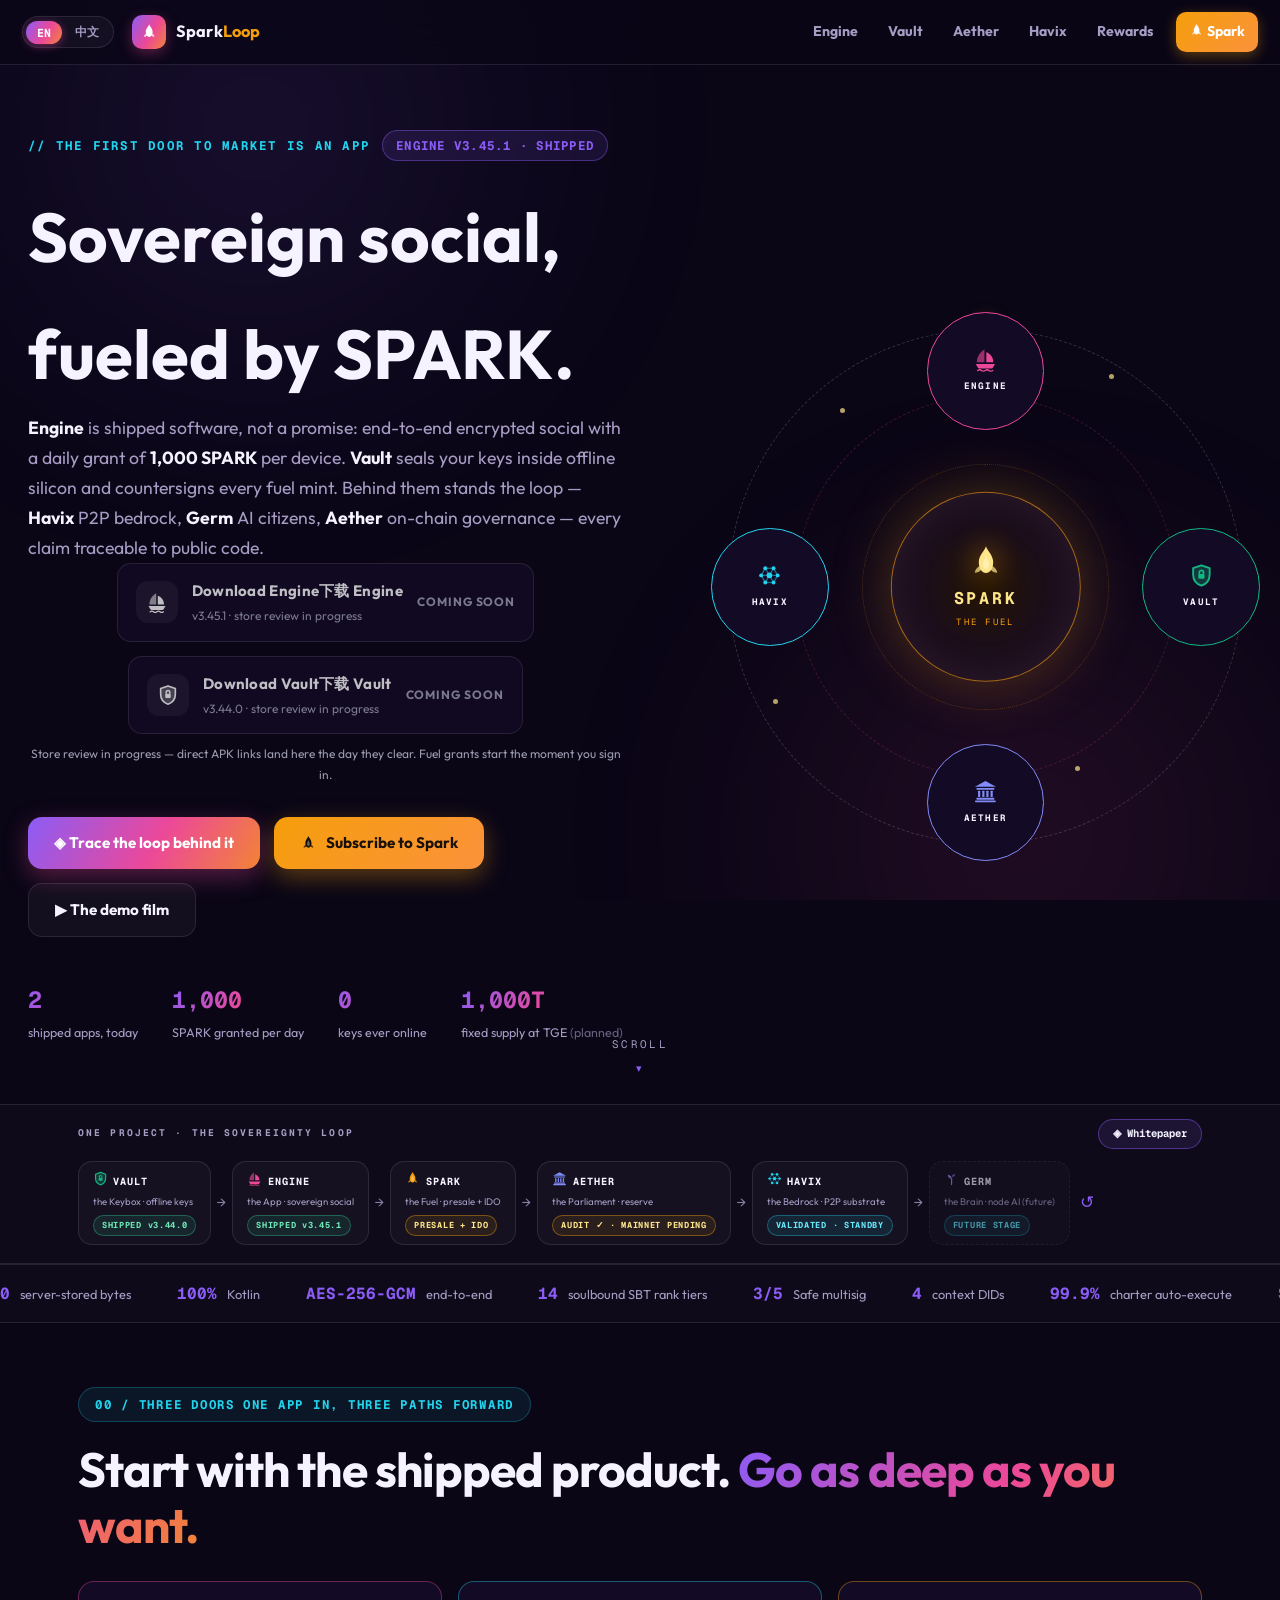
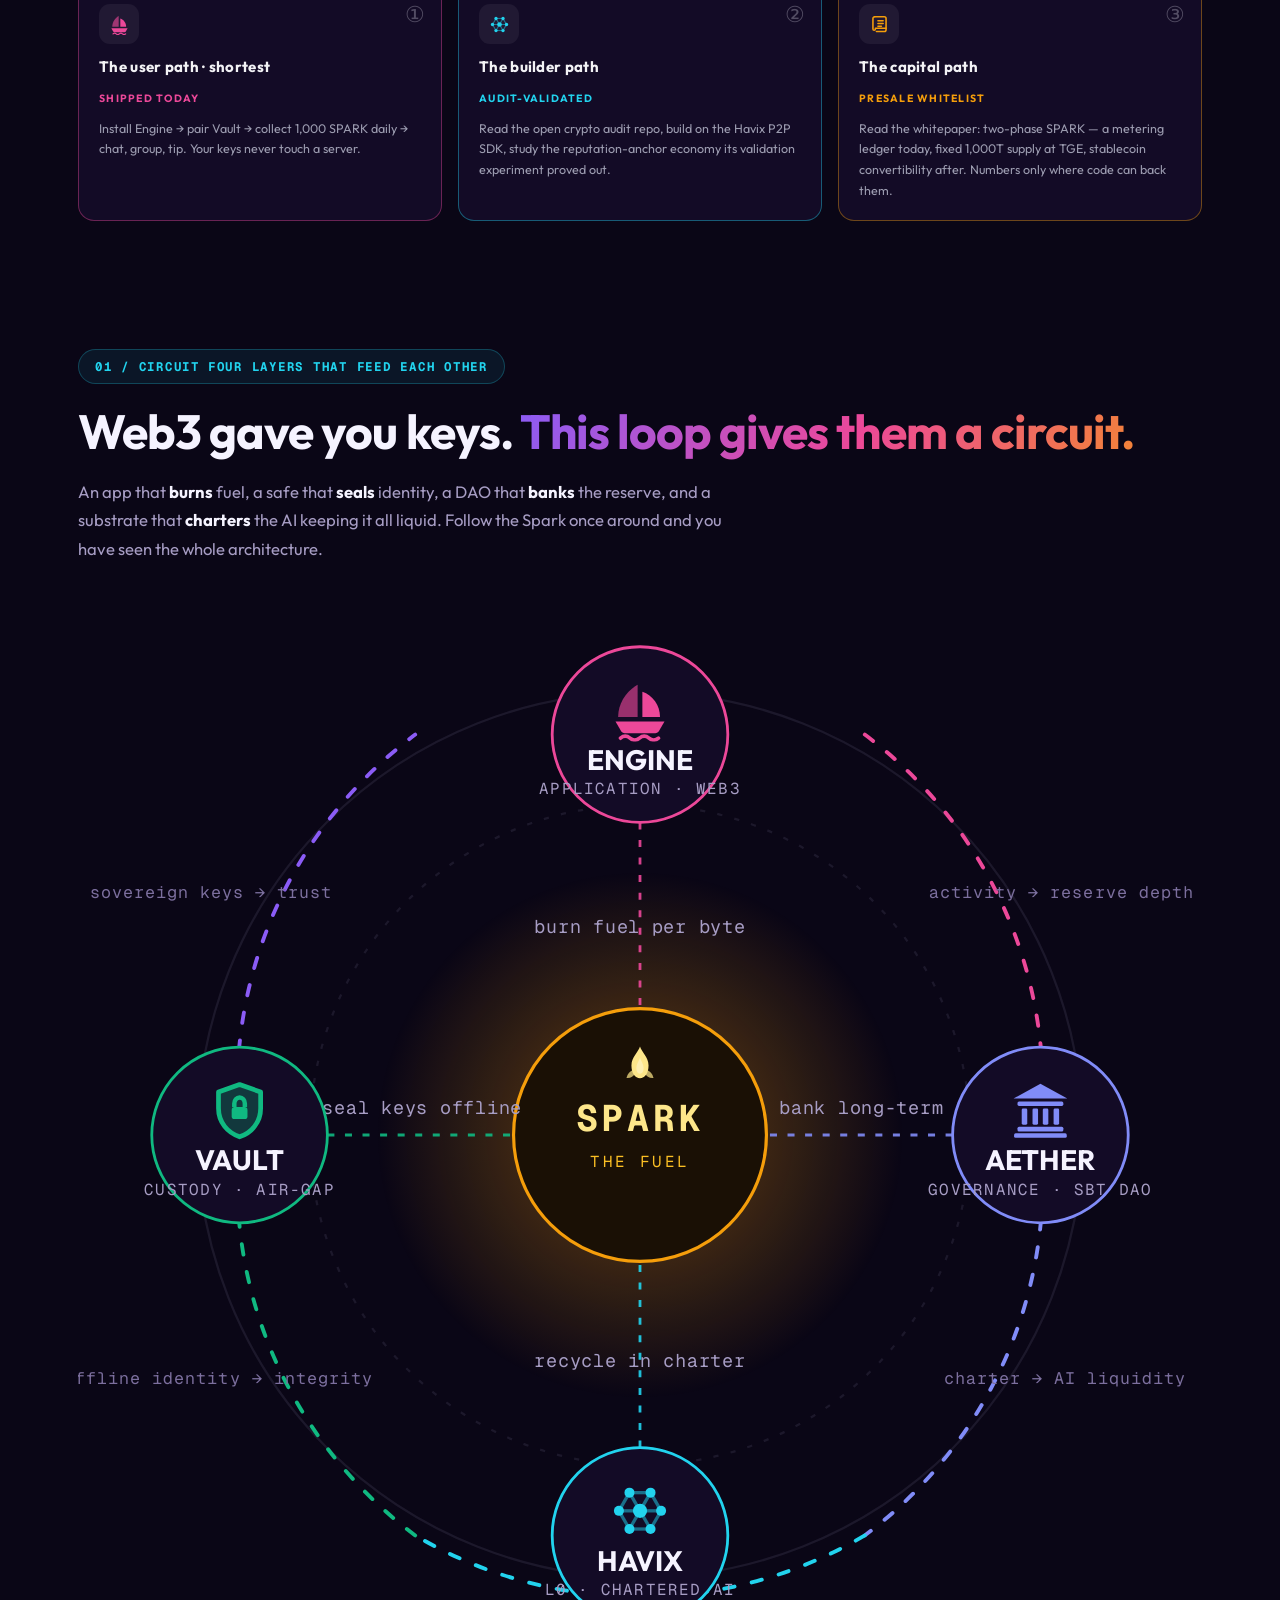
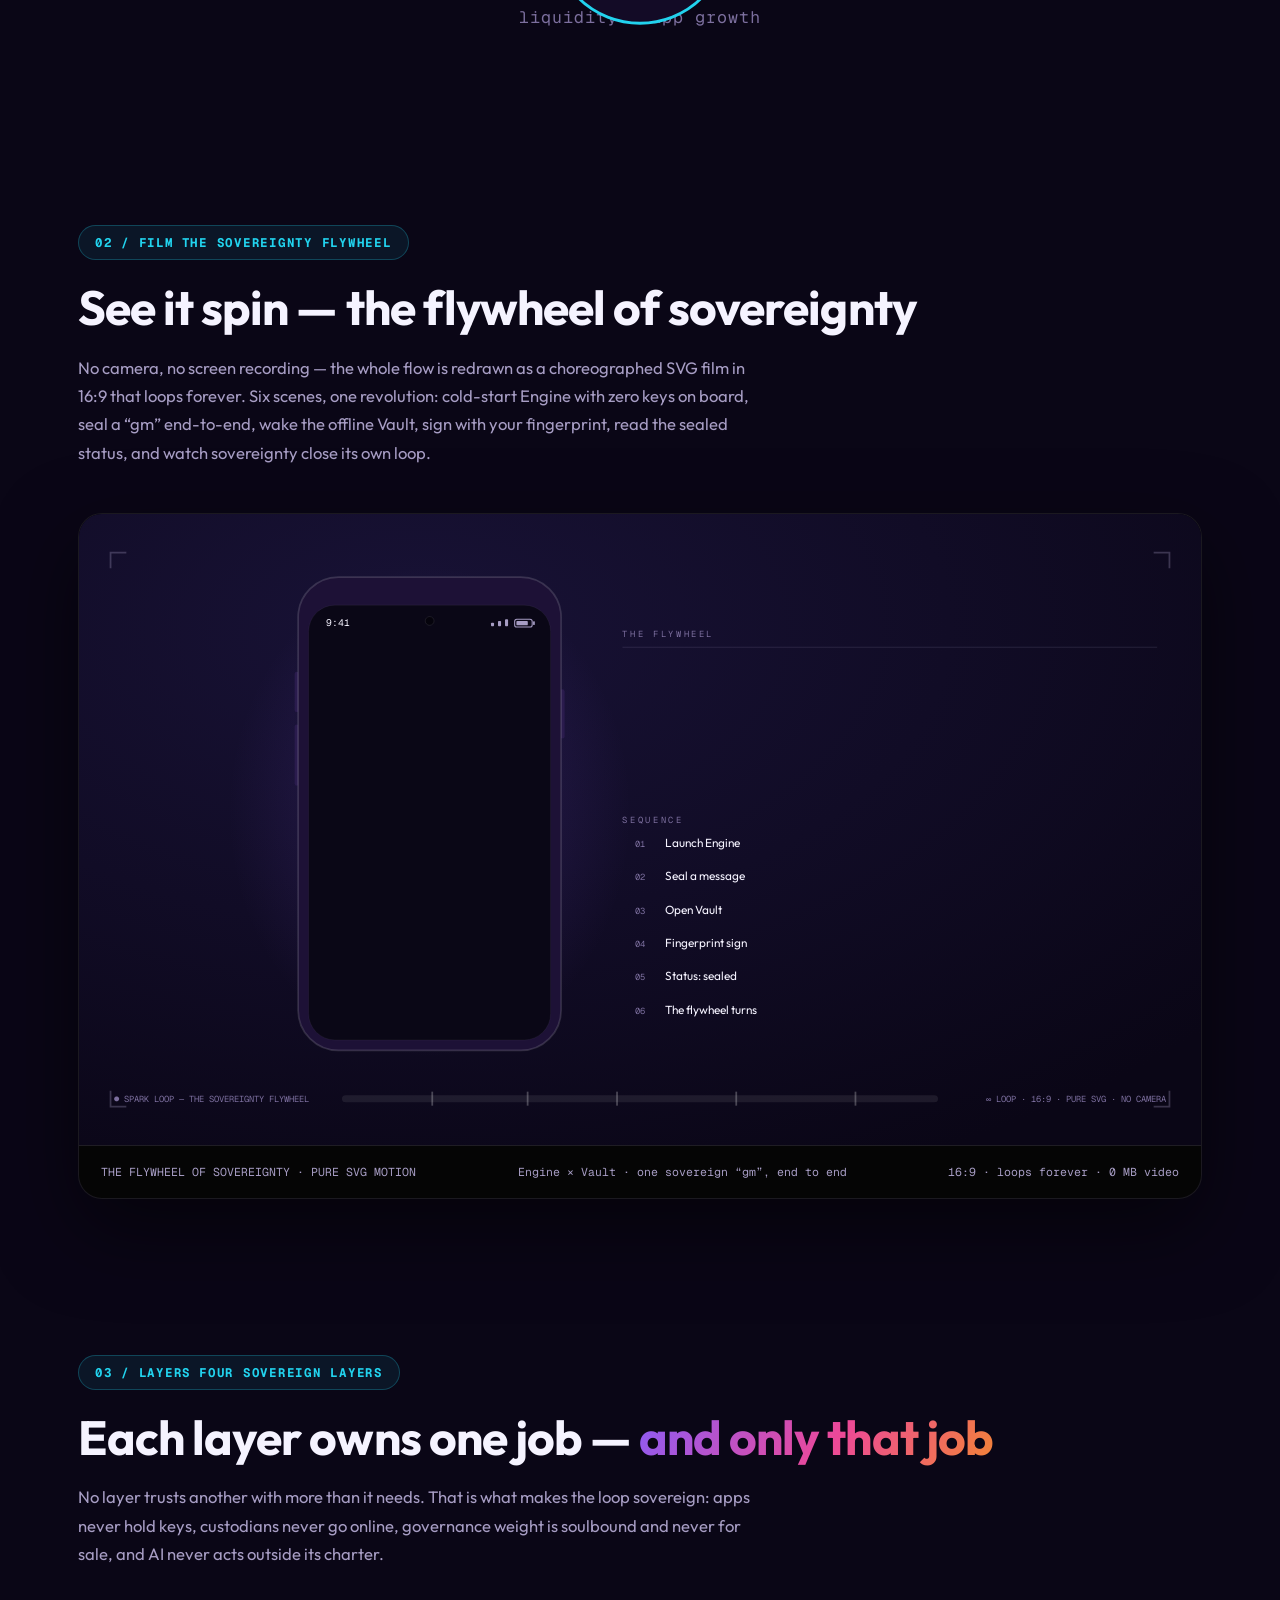
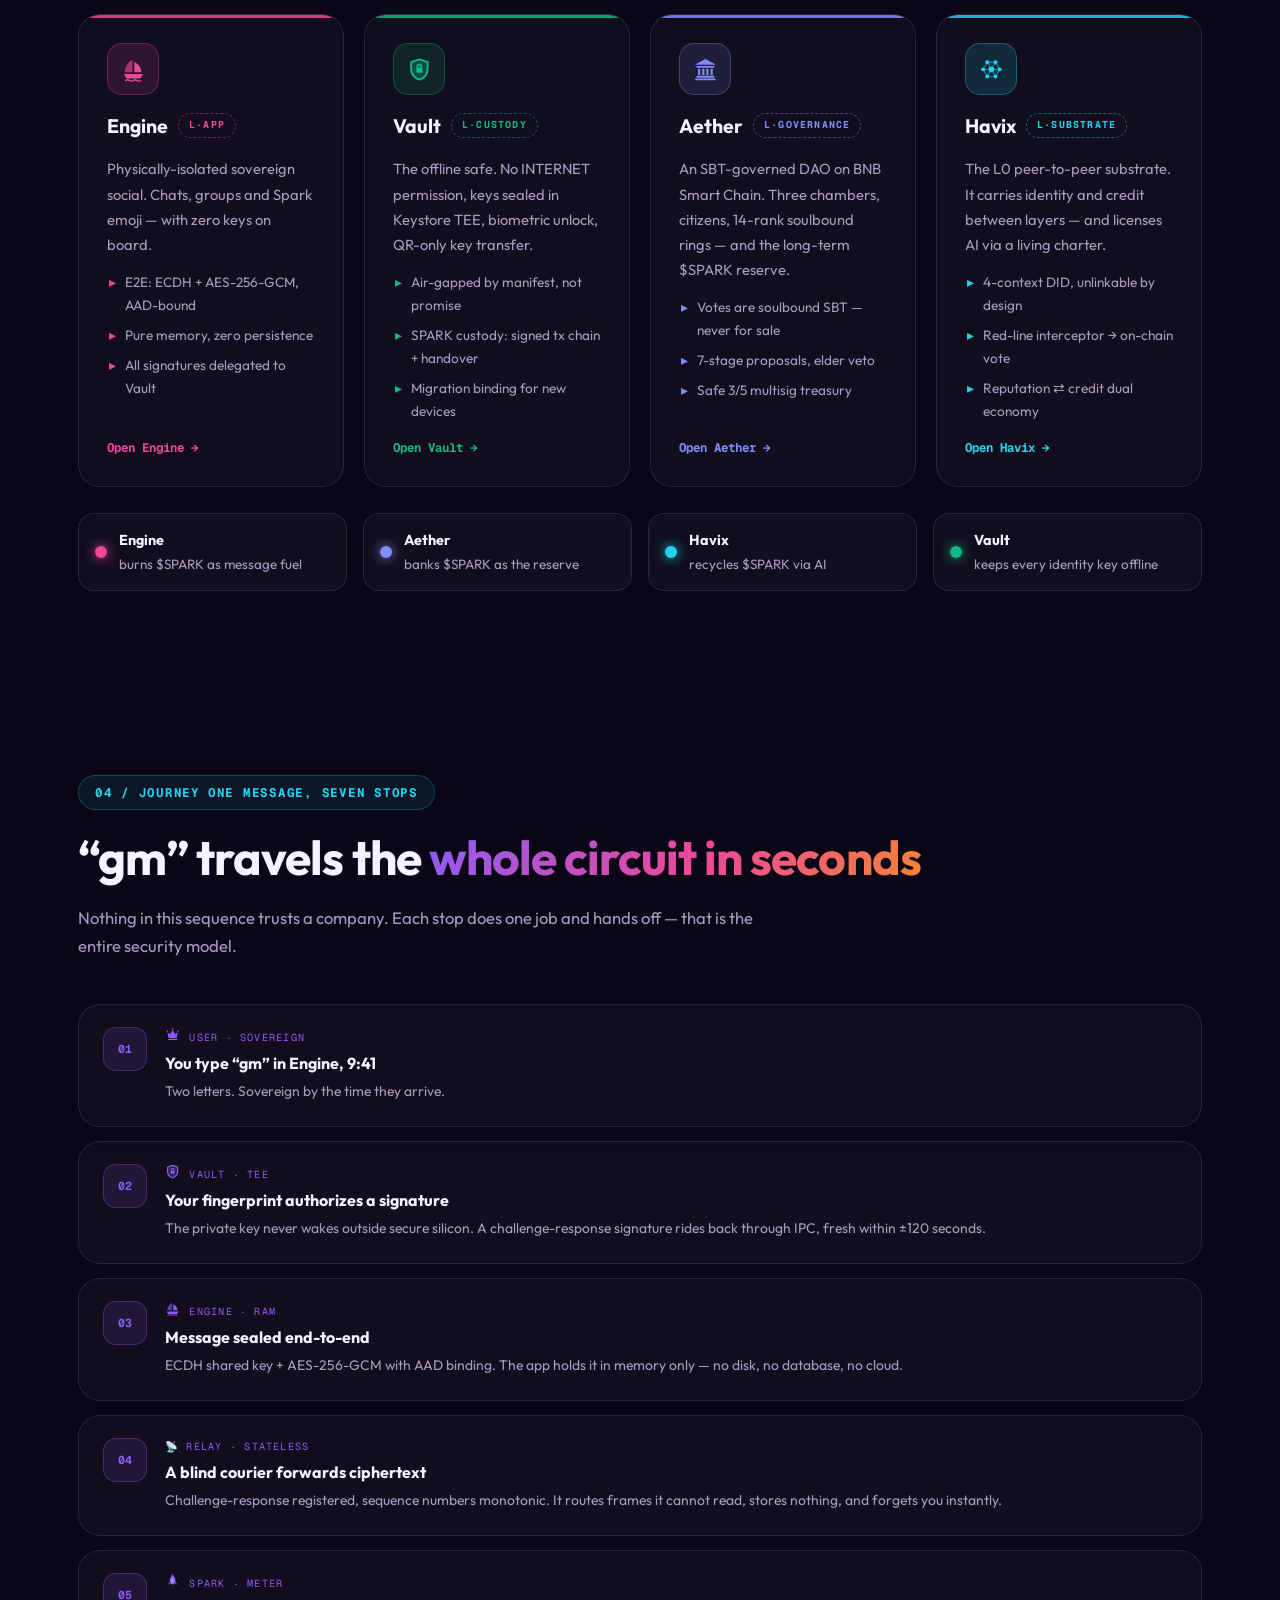
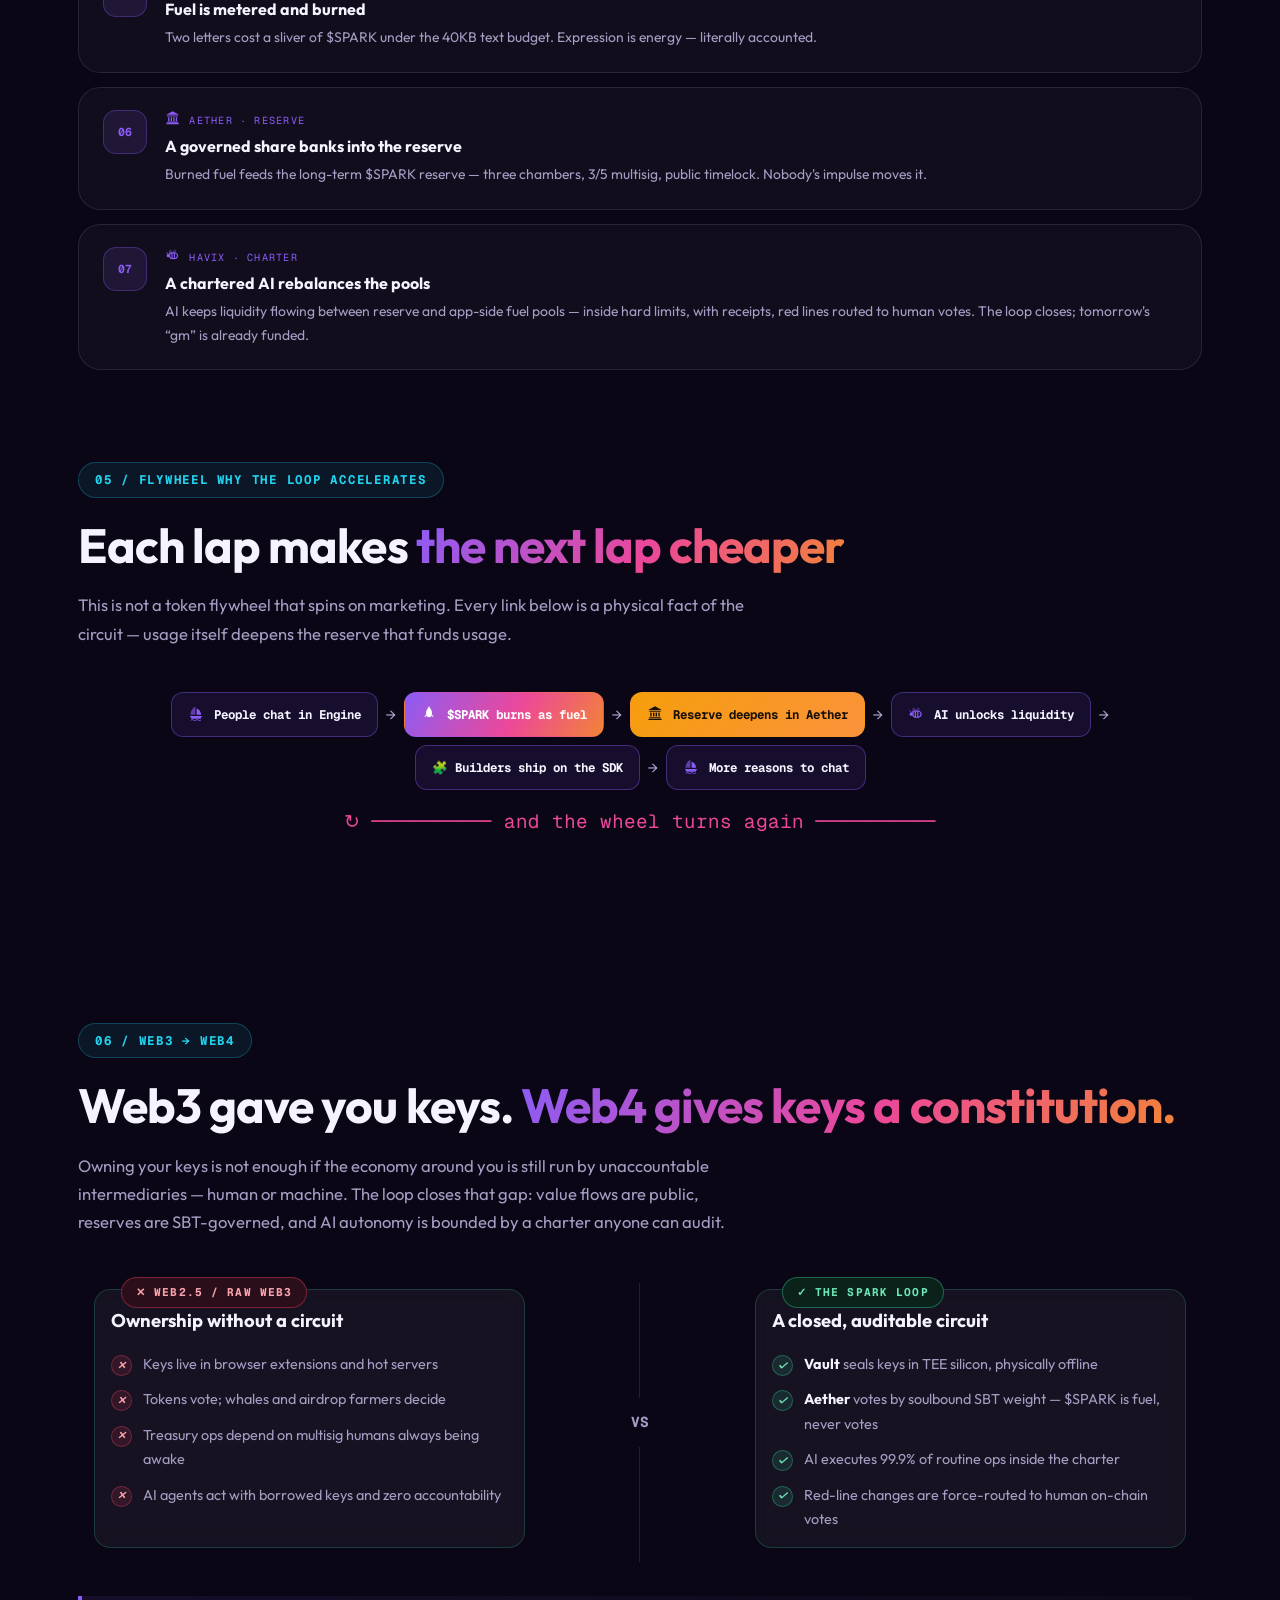
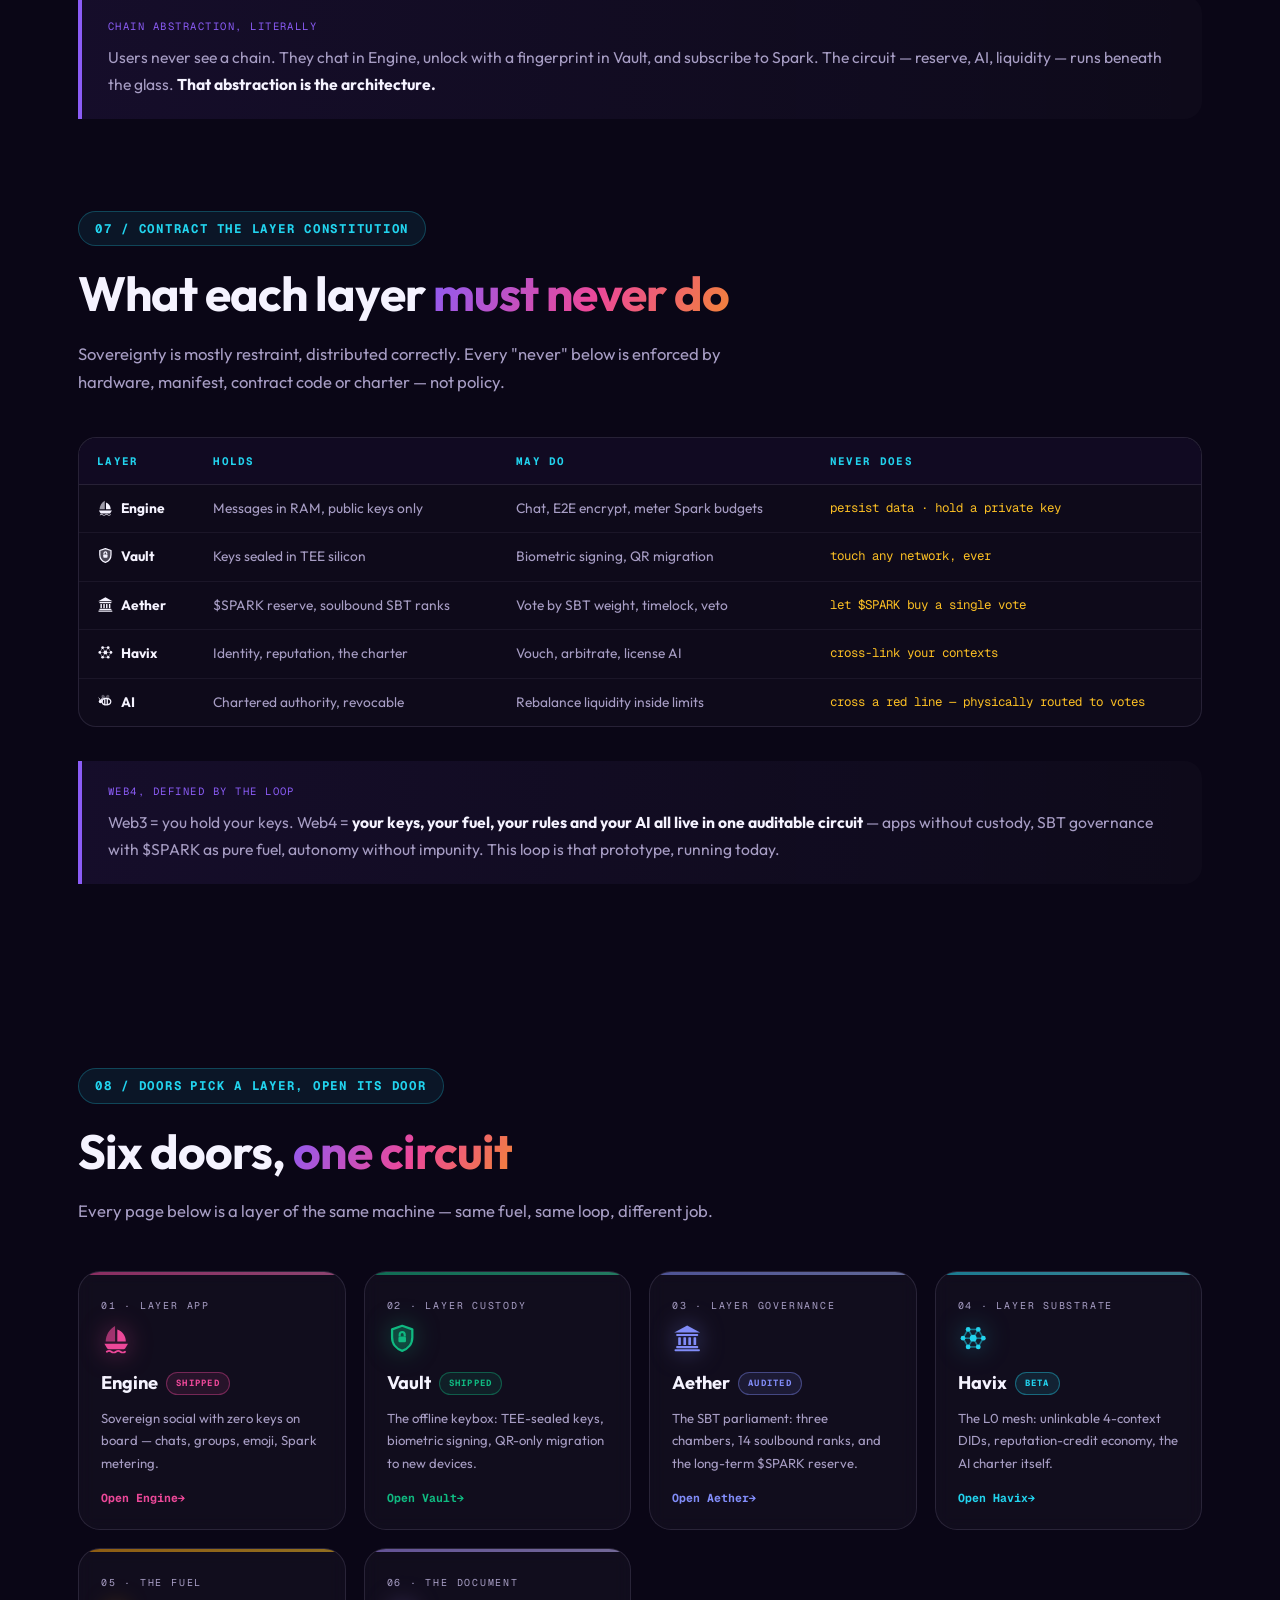
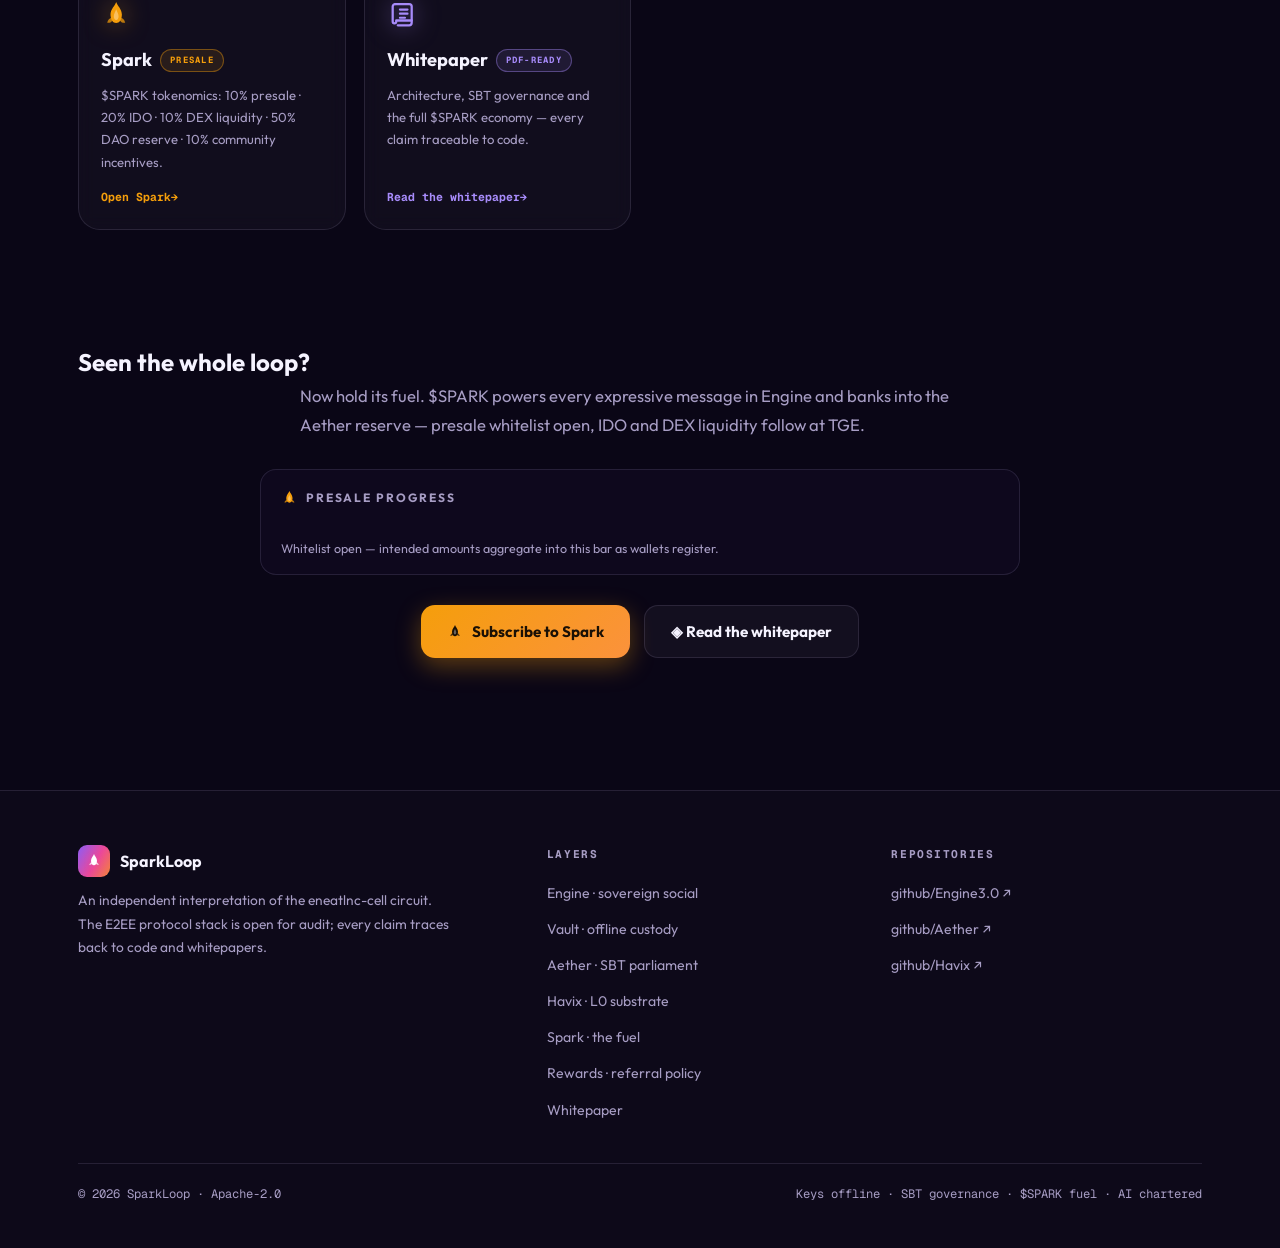
==== commit f79d77a0: "docs: 回路正典 CANON.md + 站点门面倒转 + 下载基建 - CANON.md: 全回路对外叙事唯一事实源——组件状态表/SPARK双阶段/   关键数字登记处/漂移修复登记(参照 CA" ====
--- a/index.html
+++ b/index.html
@@ -135,32 +135,40 @@
   </div>
 </nav>
 
-<!-- ============ GATEWAY HERO ============ -->
+<!-- ============ GATEWAY HERO (inverted: Engine is the door — CANON.md §8) ============ -->
 <header class="gate-hero">
   <div class="container">
     <div class="hero-kicker">
-      <span>// AN OPEN-SOURCE WEB4 PROTOTYPE</span>
-      <span class="chip-layer"><span class="en">7 PAGES · 1 CIRCUIT</span><span class="zh">7 个页面 · 1 条回路</span></span>
+      <span>// THE FIRST DOOR TO MARKET IS AN APP</span>
+      <span class="chip-layer"><span class="en">ENGINE v3.45.1 · SHIPPED</span><span class="zh">Engine v3.45.1 · 已交付</span></span>
     </div>
     <h1>
-      <span class="en">One loop.<br>Four layers.</span>
-      <span class="zh">一条回路。<br>四个层次。</span><br>
-      <span class="grad"><span class="en">Zero intermediaries.</span><span class="zh">零中间人。</span></span>
+      <span class="en">Sovereign social,</span>
+      <span class="zh">主权的社交，</span><br>
+      <span class="grad"><span class="en">fueled by SPARK.</span><span class="zh">由 SPARK 驱动。</span></span>
     </h1>
     <p class="hero-desc">
-      <span class="en">This site is the front door to a working Web4 prototype: <strong>Engine</strong> gives you sovereign social life, <strong>Vault</strong> seals your keys inside offline silicon, <strong>Aether</strong> banks the <strong>$SPARK</strong> reserve under soulbound SBT governance, and <strong>Havix</strong> charters the AI that keeps fuel flowing between them. Every claim on these pages traces back to public code.</span>
-      <span class="zh">本站是一个真实运转的 Web4 原型的正门：<strong>Engine</strong> 给你主权的社交生活，<strong>Vault</strong> 把密钥封进离线芯片，<strong>Aether</strong> 以灵魂绑定的 SBT 治理收储 <strong>$SPARK</strong> 储备，<strong>Havix</strong> 为维持燃料流动的 AI 颁发宪章。本站每一句论断都能回溯到公开代码。</span>
+      <span class="en"><strong>Engine</strong> is shipped software, not a promise: end-to-end encrypted social with a daily grant of <strong>1,000 SPARK</strong> per device. <strong>Vault</strong> seals your keys inside offline silicon and countersigns every fuel mint. Behind them stands the loop — <strong>Havix</strong> P2P bedrock, <strong>Germ</strong> AI citizens, <strong>Aether</strong> on-chain governance — every claim traceable to public code.</span>
+      <span class="zh"><strong>Engine</strong> 是已交付的软件，不是承诺：端到端加密社交，每台设备每日领取 <strong>1000 SPARK</strong> 燃料。<strong>Vault</strong> 把密钥封进离线芯片，为每一次燃料铸造联署。它们背后是整条回路——<strong>Havix</strong> P2P 基座、<strong>Germ</strong> AI 公民、<strong>Aether</strong> 链上治理——每一句论断都能回溯到公开代码。</span>
+    </p>
+    <div class="dl-grid">
+      <a data-download="engine"></a>
+      <a data-download="vault"></a>
+    </div>
+    <p class="dl-note">
+      <span class="en">Store review in progress — direct APK links land here the day they clear. Fuel grants start the moment you sign in.</span>
+      <span class="zh">应用商店审核中——直链将在过审当天上线。登录即开始每日领取燃料。</span>
     </p>
     <div class="hero-actions">
-      <a class="btn btn-primary" href="#circuit"><span class="en">◈ Trace the loop</span><span class="zh">◈ 追踪回路</span></a>
+      <a class="btn btn-primary" href="#circuit"><span class="en">◈ Trace the loop behind it</span><span class="zh">◈ 追踪它背后的回路</span></a>
       <a class="btn btn-amber" href="spark.html#subscribe"><i data-ic="flame"></i> <span class="en">Subscribe to Spark</span><span class="zh">认购 Spark</span></a>
       <a class="btn btn-ghost" href="#film"><span class="en">▶ The demo film</span><span class="zh">▶ 演示影片</span></a>
     </div>
     <div class="hero-stats">
-      <div class="hs"><b>3</b><span class="en">public audit repositories</span><span class="zh">公开审计仓库</span></div>
+      <div class="hs"><b>2</b><span class="en">shipped apps, today</span><span class="zh">已上线 App</span></div>
+      <div class="hs"><b>1,000</b><span class="en">SPARK granted per day</span><span class="zh">每日发放 SPARK</span></div>
       <div class="hs"><b>0</b><span class="en">keys ever online</span><span class="zh">私钥永久离线</span></div>
-      <div class="hs"><b>14</b><span class="en">SBT rank tiers</span><span class="zh">SBT 权级</span></div>
-      <div class="hs"><b>1</b><span class="en">fuel for it all — $SPARK</span><span class="zh">全回路燃料 — $SPARK</span></div>
+      <div class="hs"><b>1,000T</b><span class="en">fixed supply at TGE <span style="opacity:.6">(planned)</span></span><span class="zh">TGE 固定总量（规划中）</span></div>
     </div>
   </div>
 
@@ -208,6 +216,37 @@
     <div class="mq-item"><span class="n">$SPARK</span><span class="t en">fuel, never votes</span><span class="t zh">燃料，绝非选票</span></div>
   </div>
 </div>
+
+<!-- ============ 00 · THREE DOORS (one door in, three paths forward — CANON.md §8) ============ -->
+<section id="doors" class="tight">
+  <div class="container">
+    <span class="section-tag">00 / THREE DOORS <span class="en">ONE APP IN, THREE PATHS FORWARD</span><span class="zh">装上一个 App，面前三条路</span></span>
+    <h2 class="section-title"><span class="en">Start with the shipped product.</span><span class="zh">从已交付的产品开始。</span> <span class="grad"><span class="en">Go as deep as you want.</span><span class="zh">想走多深，由你决定。</span></h2>
+    <div class="paths">
+      <a class="path p-user" href="engine.html">
+        <span class="p-num">①</span>
+        <span class="p-ic"><i data-ic="ship"></i></span>
+        <b><span class="en">The user path · shortest</span><span class="zh">用户路 · 最短</span></b>
+        <span class="p-st"><span class="en">SHIPPED TODAY</span><span class="zh">今天就能走</span></span>
+        <p><span class="en">Install Engine → pair Vault → collect 1,000 SPARK daily → chat, group, tip. Your keys never touch a server.</span><span class="zh">装 Engine → 配 Vault → 每日领 1000 SPARK → 聊天、建群、打赏。你的密钥永不触网。</span></p>
+      </a>
+      <a class="path p-builder" href="havix.html">
+        <span class="p-num">②</span>
+        <span class="p-ic"><i data-ic="mesh"></i></span>
+        <b><span class="en">The builder path</span><span class="zh">建设者路</span></b>
+        <span class="p-st"><span class="en">AUDIT-VALIDATED</span><span class="zh">审计已验证</span></span>
+        <p><span class="en">Read the open crypto audit repo, build on the Havix P2P SDK, study the reputation-anchor economy its validation experiment proved out.</span><span class="zh">读公开加密审计库，基于 Havix P2P SDK 开发，研究验证实验跑通的信誉锚定经济。</span></p>
+      </a>
+      <a class="path p-capital" href="whitepaper.html">
+        <span class="p-num">③</span>
+        <span class="p-ic"><i data-ic="scroll"></i></span>
+        <b><span class="en">The capital path</span><span class="zh">资本路</span></b>
+        <span class="p-st"><span class="en">PRESALE WHITELIST</span><span class="zh">预售白名单</span></span>
+        <p><span class="en">Read the whitepaper: two-phase SPARK — a metering ledger today, fixed 1,000T supply at TGE, stablecoin convertibility after. Numbers only where code can back them.</span><span class="zh">读白皮书：两阶段 SPARK——今天是计量账本，TGE 固定 1000T 总量，此后开放稳定币兑换。数字只写在代码能兜底的地方。</span></p>
+      </a>
+    </div>
+  </div>
+</section>
 
 <!-- ============ 01 · CIRCUIT ============ -->
 <section id="circuit" class="tight">
--- a/assets/site.css
+++ b/assets/site.css
@@ -763,6 +763,9 @@
 
 /* ============ presale progress (assets/presale-progress.js) ============ */
 .pp-wrap { margin: 0 auto 30px; padding: 18px 20px 14px; max-width: 760px; border: 1px solid var(--rule); border-radius: 16px; background: rgba(19, 11, 38, 0.55); backdrop-filter: blur(12px); -webkit-backdrop-filter: blur(12px); }
+/* seed phase (assets/presale-progress.js): bar + numbers hidden below the
+   wallet threshold — honest "whitelist open" caption instead of a dead 0% */
+.pp-wrap.seed .pp-track, .pp-wrap.seed .pp-num { display: none; }
 .pp-head { display: flex; justify-content: space-between; align-items: baseline; gap: 12px; flex-wrap: wrap; margin-bottom: 14px; }
 .pp-label { display: inline-flex; align-items: center; gap: 8px; font-size: 12px; font-weight: 700; letter-spacing: 0.16em; text-transform: uppercase; color: var(--muted); }
 .pp-label .icn { width: 1.05rem; height: 1.05rem; color: var(--amber); }
@@ -790,3 +793,51 @@
   body { background: #fff; color: #111; }
   .glass, .vs-card, .arch-card { border-color: #ddd; }
 }
+
+/* ============================================================
+   DOWNLOAD CARDS — rendered by site.js from the DOWNLOAD config
+   (CANON.md §6). live = store URL present; pending = review state.
+   ============================================================ */
+.dl-grid { display: flex; gap: 14px; flex-wrap: wrap; justify-content: center; }
+.dl-card {
+  display: inline-flex; align-items: center; gap: 14px;
+  min-width: 268px; padding: 14px 18px;
+  border-radius: 14px; text-decoration: none; cursor: pointer;
+  background: var(--bg2, #14141f); border: 1px solid var(--line, rgba(255,255,255,0.12));
+  transition: transform 0.18s ease, border-color 0.18s ease, box-shadow 0.18s ease;
+}
+.dl-card .dl-ic { display: flex; align-items: center; justify-content: center; width: 42px; height: 42px; border-radius: 12px; background: rgba(255,255,255,0.06); color: var(--fg, #F2F2F5); flex: none; }
+.dl-card .dl-ic .icn { width: 22px; height: 22px; }
+.dl-card .dl-body { display: flex; flex-direction: column; gap: 3px; flex: 1; min-width: 0; }
+.dl-card .dl-name { font-size: 15px; font-weight: 700; letter-spacing: 0.02em; color: var(--fg, #F2F2F5); }
+.dl-card .dl-meta { font-size: 12px; color: var(--mut, #9C9CB0); }
+.dl-card .dl-cta { font-size: 12px; font-weight: 700; letter-spacing: 0.08em; color: var(--amber, #F59E0B); flex: none; }
+.dl-card.live { border-color: rgba(245,158,11,0.45); }
+.dl-card.live:hover { transform: translateY(-2px); border-color: var(--amber, #F59E0B); box-shadow: 0 10px 28px rgba(245,158,11,0.22); }
+.dl-card.pending { cursor: not-allowed; opacity: 0.78; }
+.dl-card.pending .dl-cta { color: var(--mut, #9C9CB0); }
+.dl-note { text-align: center; font-size: 12px; color: var(--mut, #9C9CB0); margin-top: 10px; }
+@media (max-width: 560px) { .dl-card { min-width: 100%; } }
+
+/* ---- three doors band (index) ---- */
+.paths { display: grid; grid-template-columns: repeat(3, 1fr); gap: 16px; margin-top: 28px; }
+.path {
+  position: relative; display: flex; flex-direction: column; gap: 10px;
+  padding: 22px 20px 20px; border-radius: 16px; text-decoration: none;
+  background: var(--bg2, #14141f); border: 1px solid var(--line, rgba(255,255,255,0.12));
+  transition: transform 0.18s ease, border-color 0.18s ease, box-shadow 0.18s ease;
+}
+.path:hover { transform: translateY(-3px); }
+.path .p-num { position: absolute; top: 14px; right: 16px; font-size: 22px; opacity: 0.28; }
+.path .p-ic { display: flex; width: 40px; height: 40px; border-radius: 11px; align-items: center; justify-content: center; background: rgba(255,255,255,0.06); }
+.path .p-ic .icn { width: 21px; height: 21px; }
+.path b { font-size: 15px; color: var(--fg, #F2F2F5); letter-spacing: 0.02em; }
+.path .p-st { font-size: 10.5px; font-weight: 700; letter-spacing: 0.12em; }
+.path p { font-size: 12.5px; line-height: 1.65; color: var(--mut, #9C9CB0); margin: 0; }
+.p-user { border-color: rgba(236,72,153,0.4); } .p-user .p-ic, .p-user .p-st { color: #EC4899; }
+.p-user:hover { border-color: #EC4899; box-shadow: 0 12px 30px rgba(236,72,153,0.16); }
+.p-builder { border-color: rgba(34,211,238,0.4); } .p-builder .p-ic, .p-builder .p-st { color: #22D3EE; }
+.p-builder:hover { border-color: #22D3EE; box-shadow: 0 12px 30px rgba(34,211,238,0.14); }
+.p-capital { border-color: rgba(245,158,11,0.4); } .p-capital .p-ic, .p-capital .p-st { color: #F59E0B; }
+.p-capital:hover { border-color: #F59E0B; box-shadow: 0 12px 30px rgba(245,158,11,0.15); }
+@media (max-width: 860px) { .paths { grid-template-columns: 1fr; } }
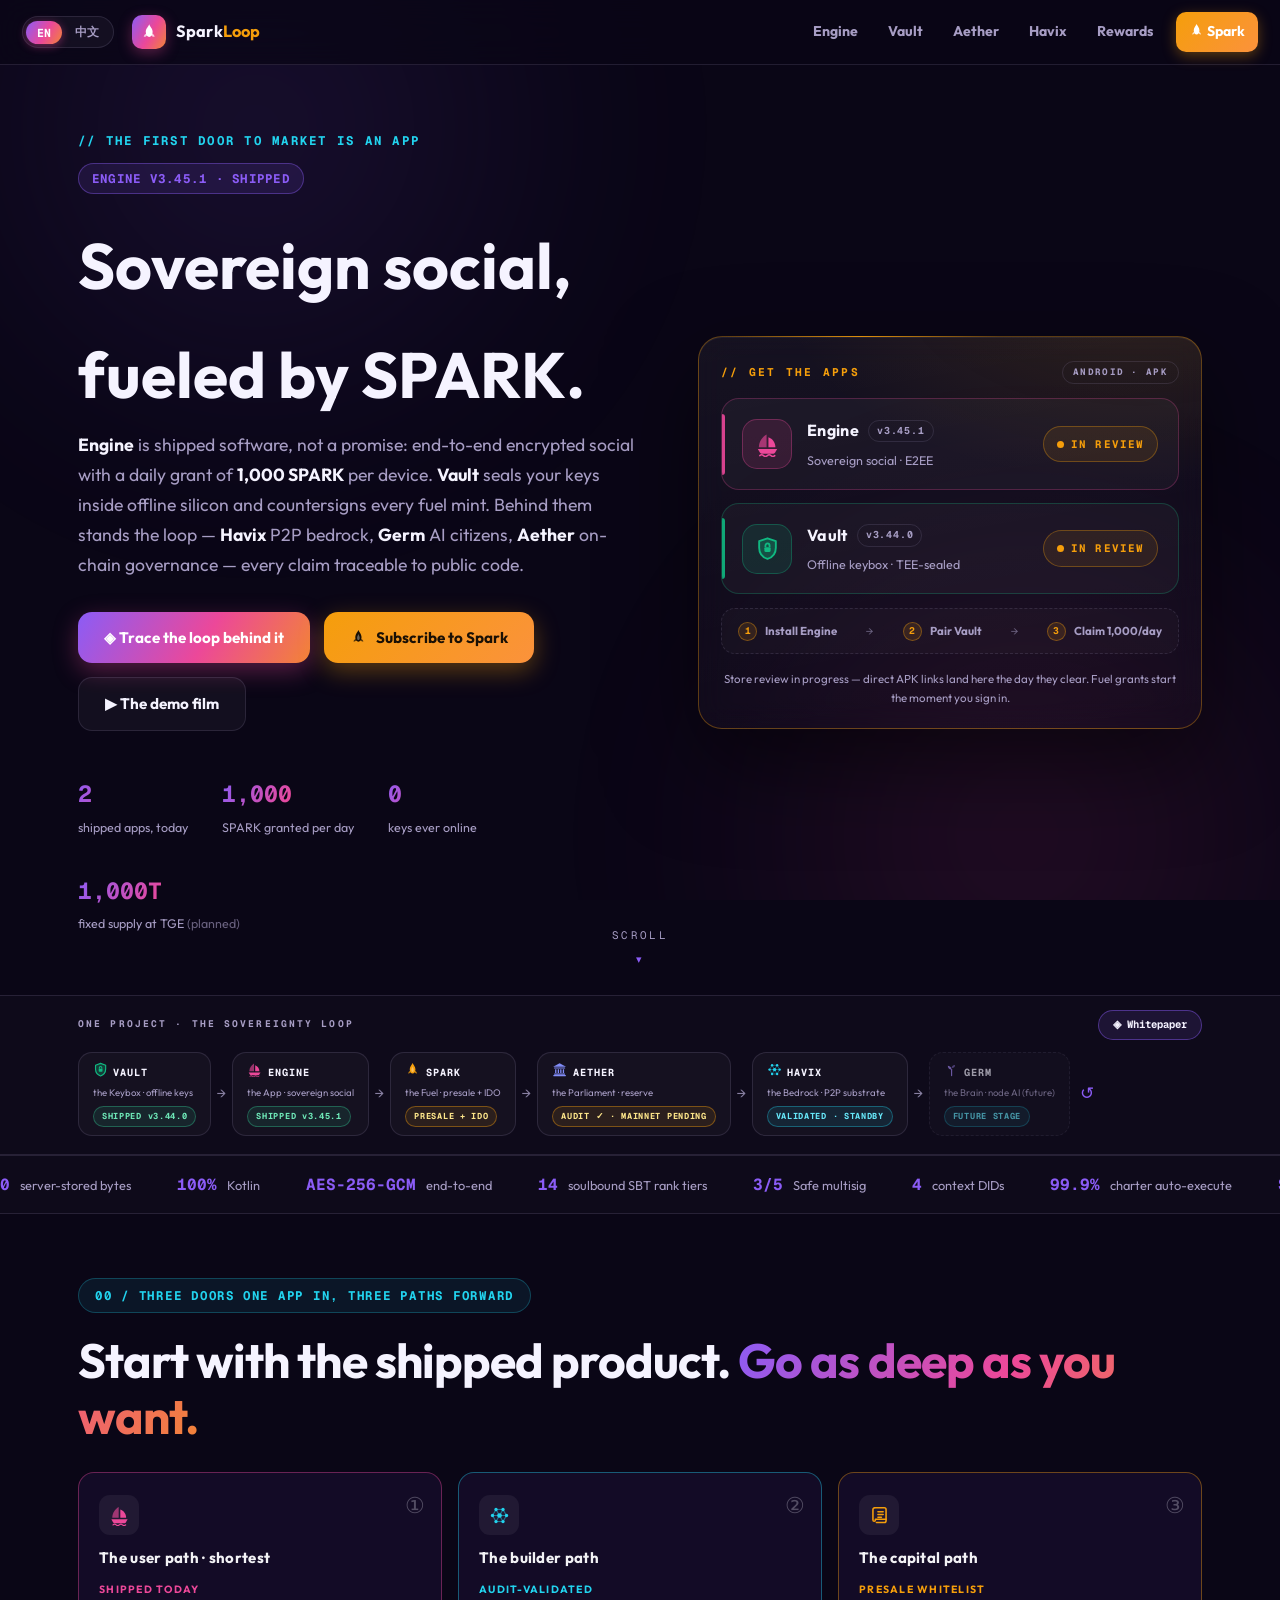
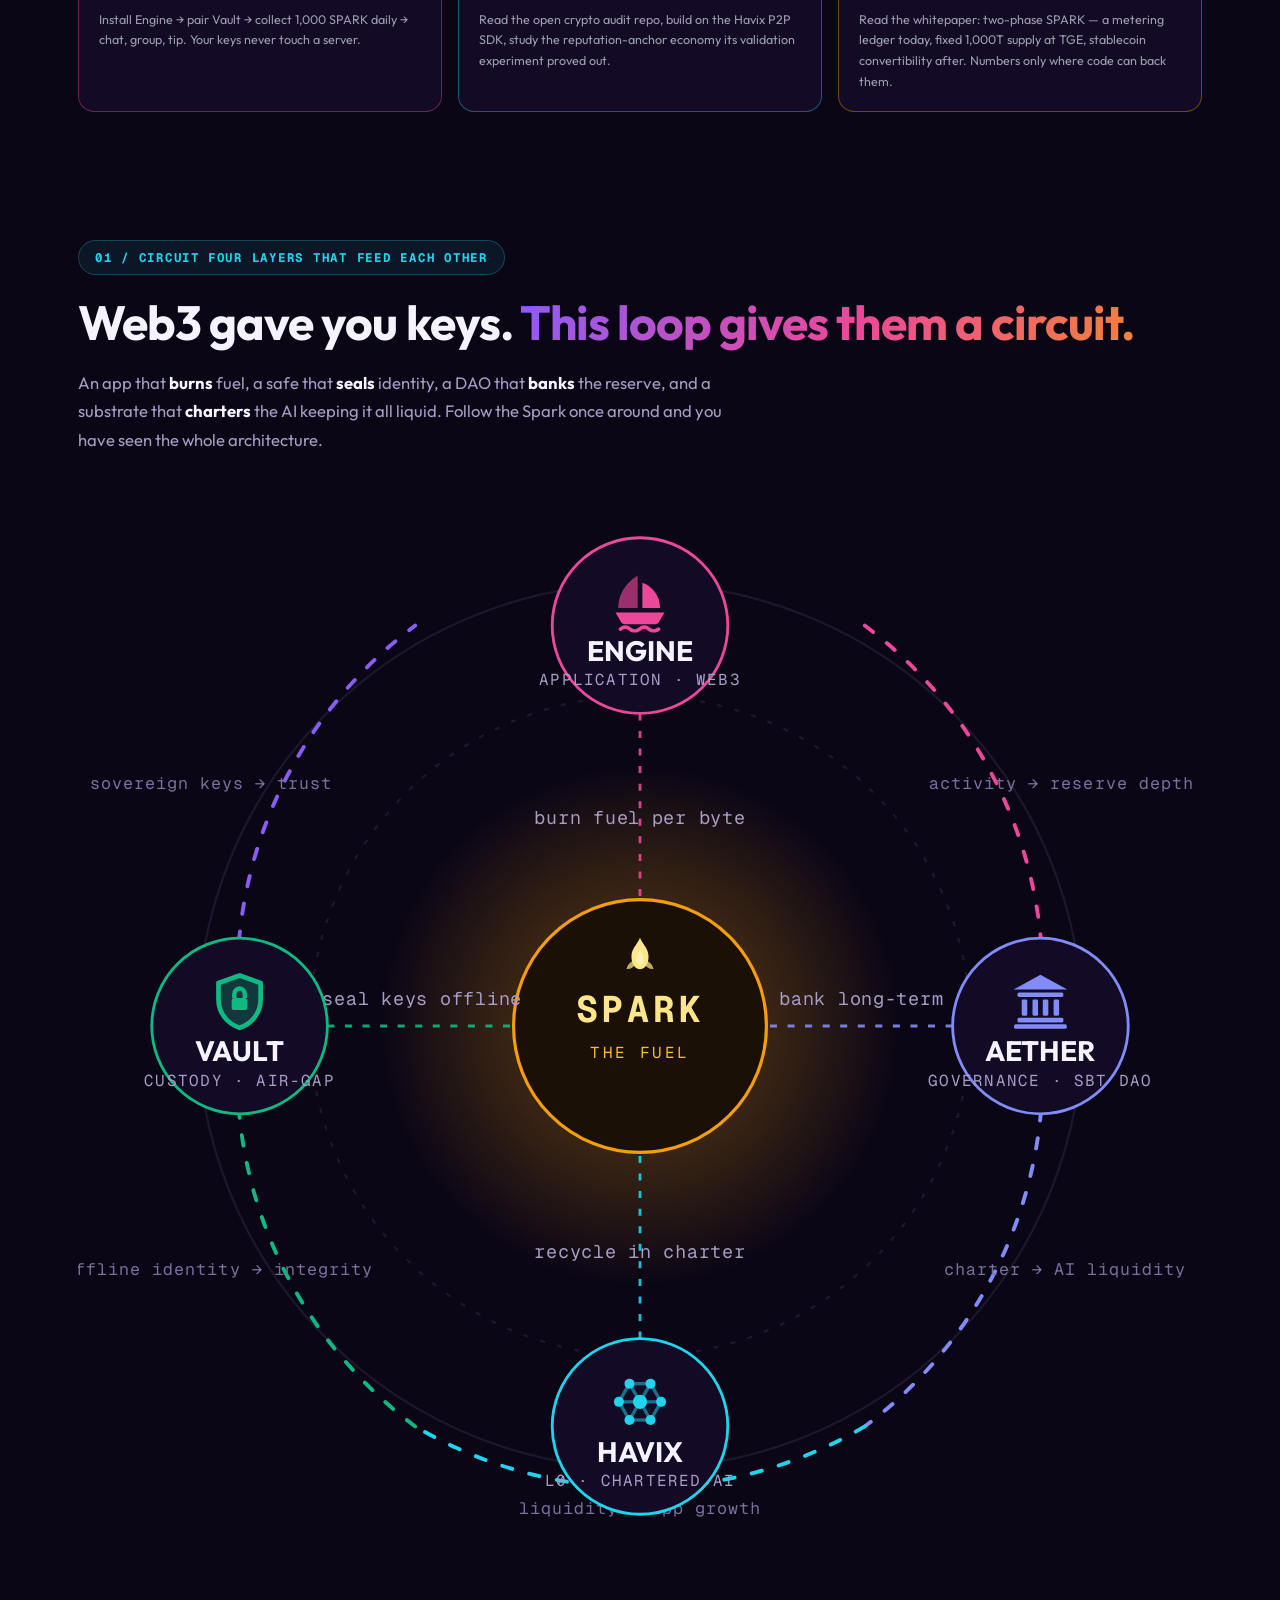
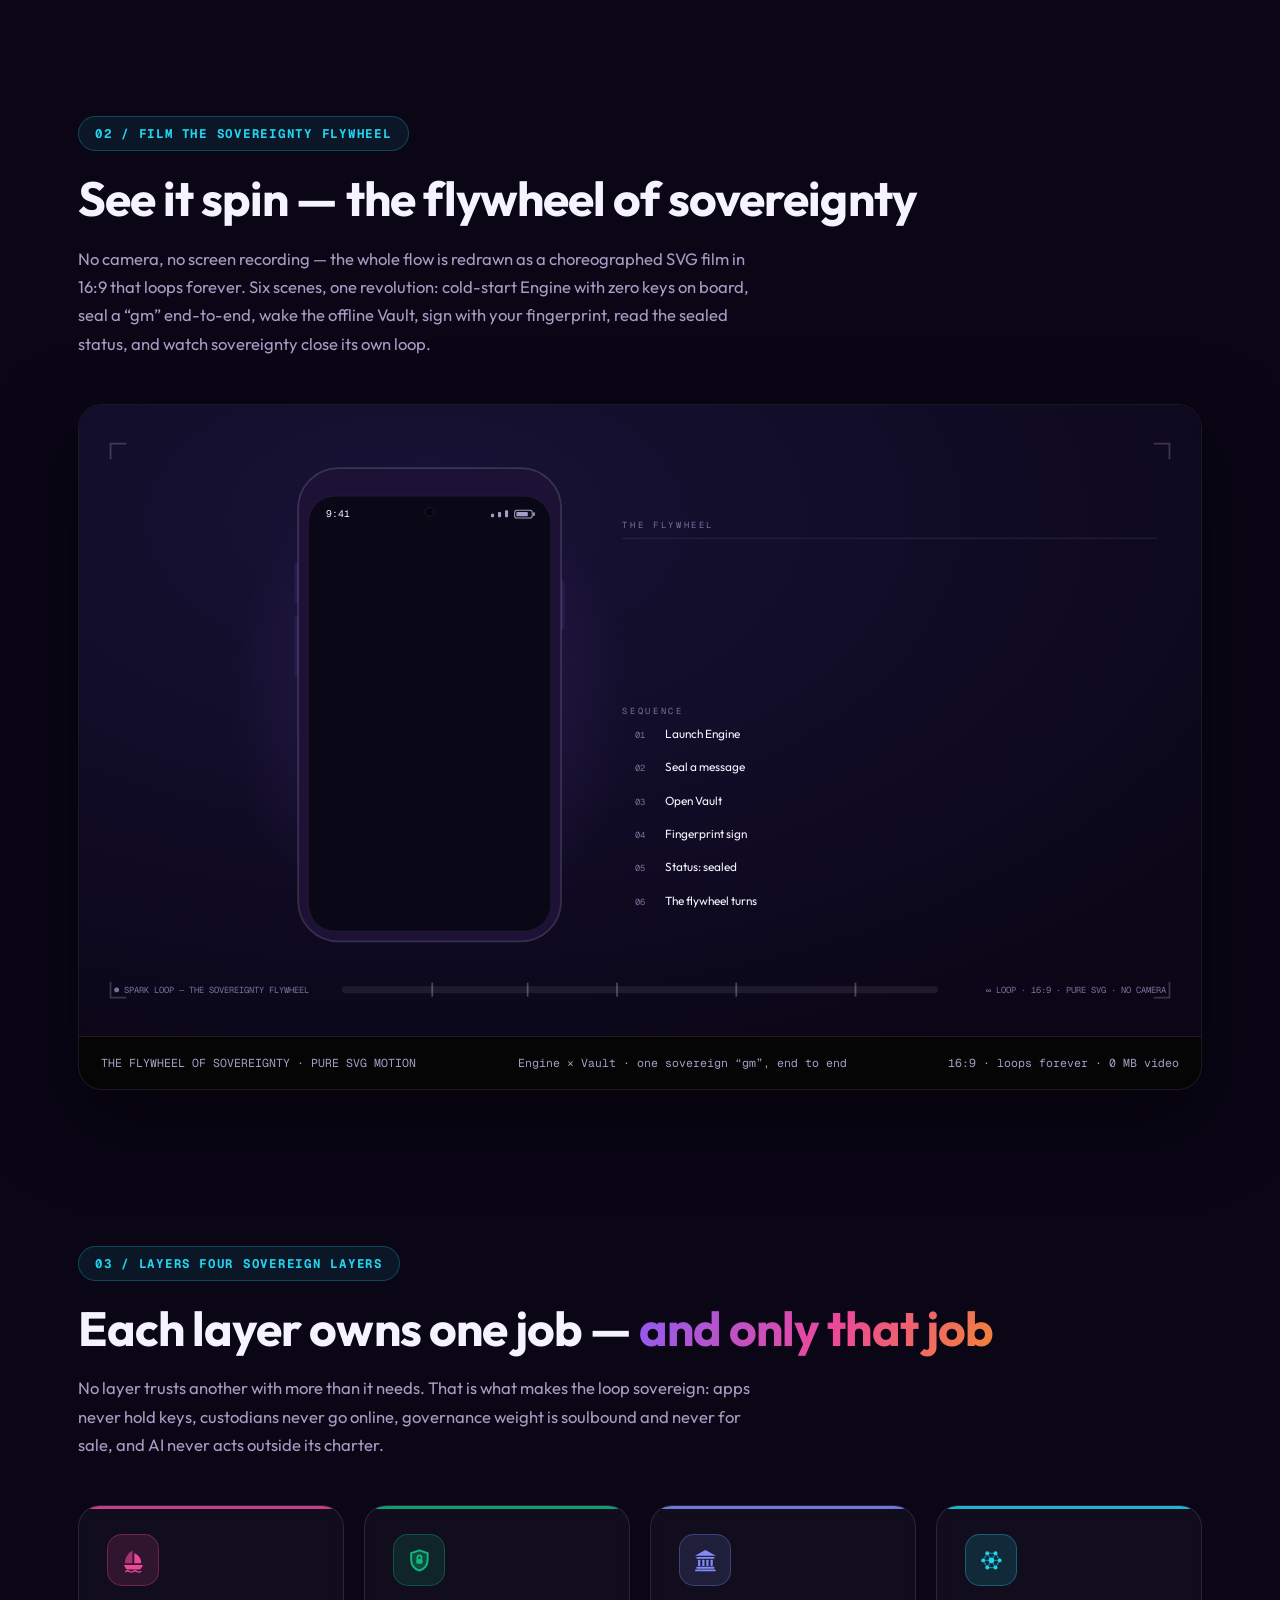
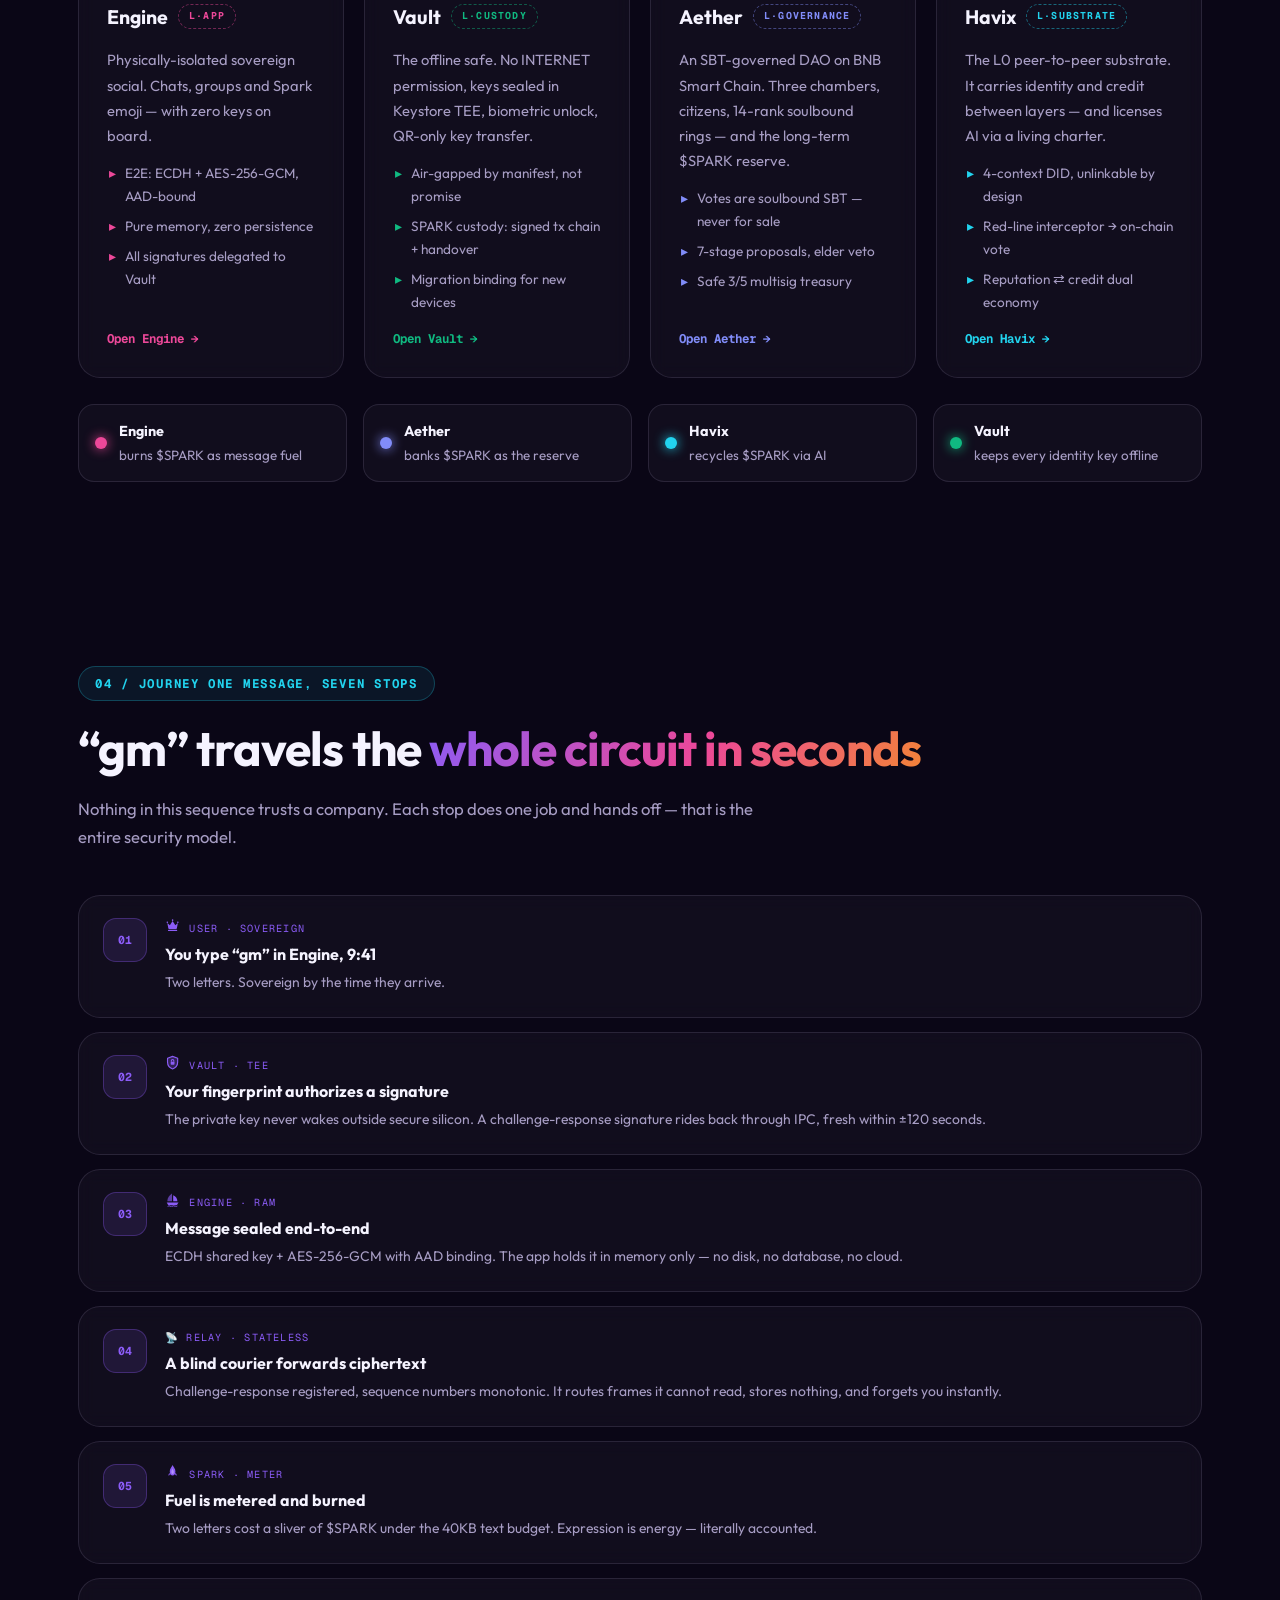
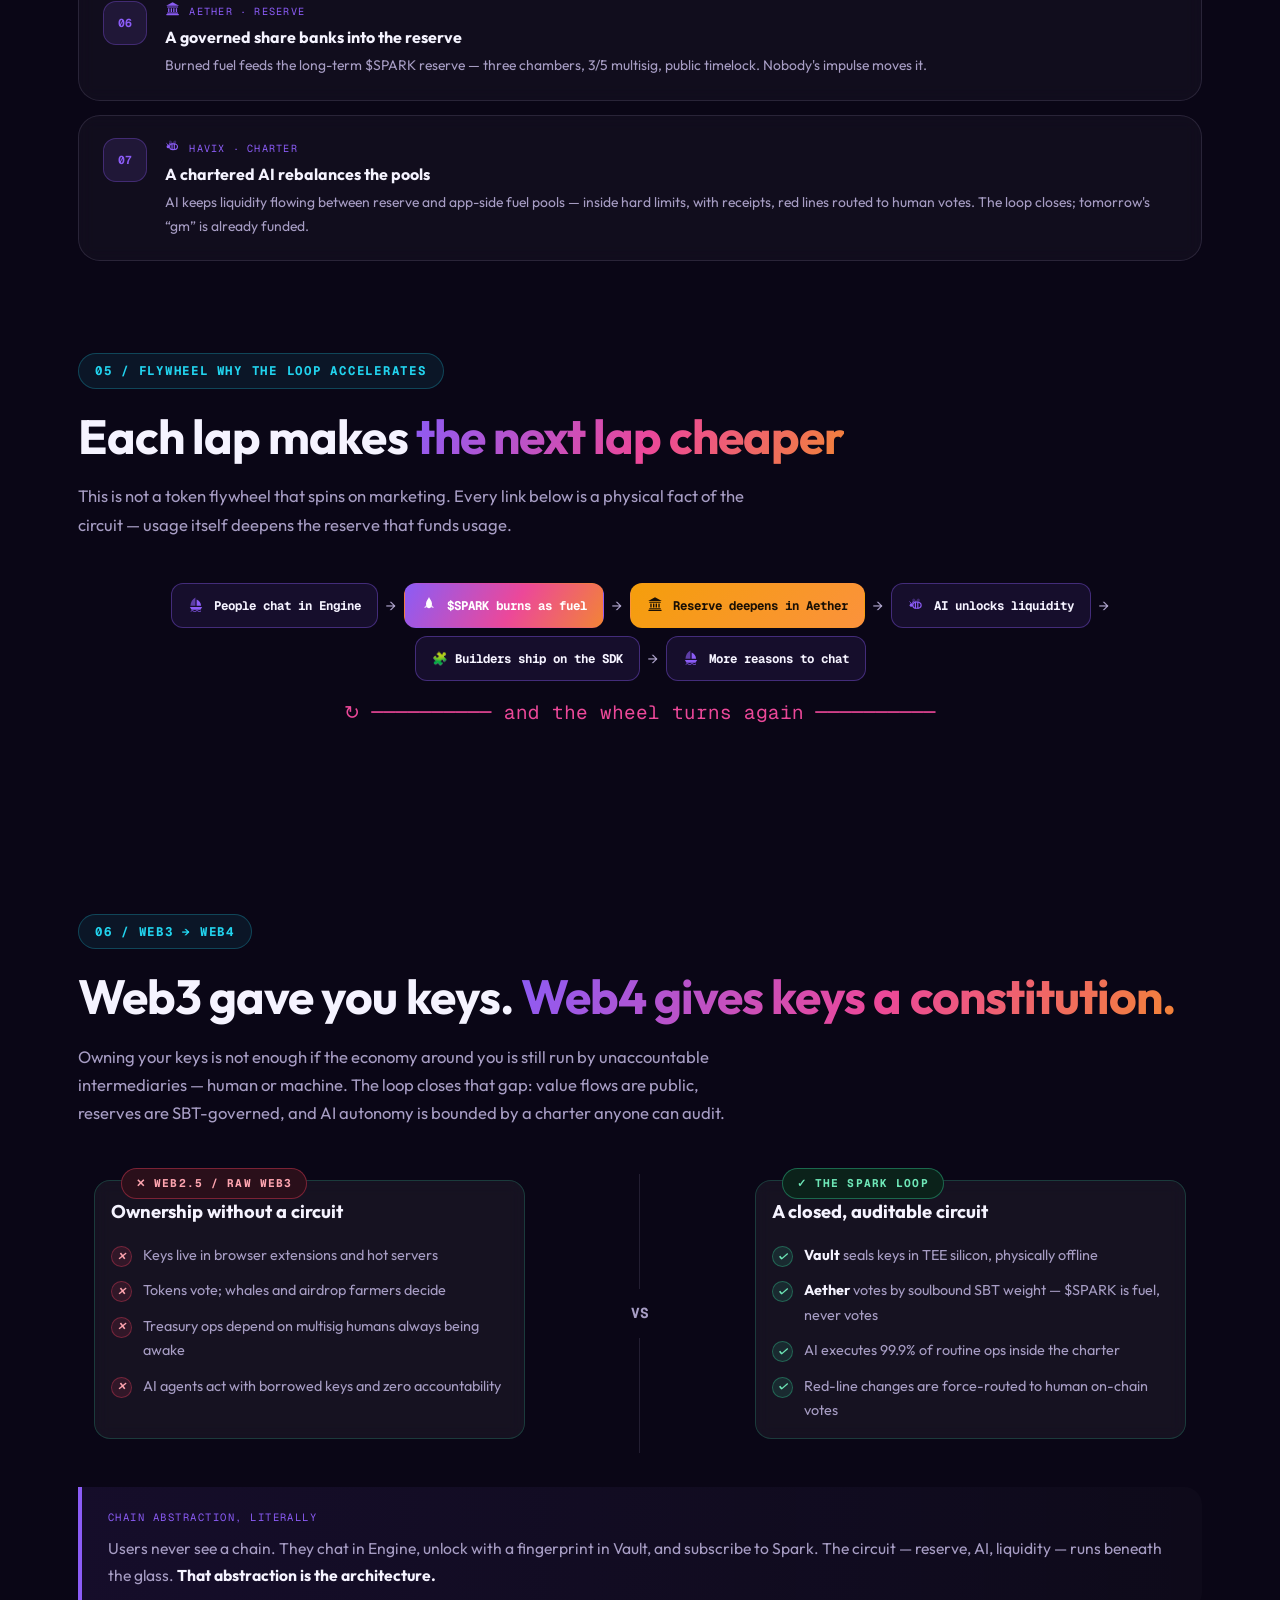
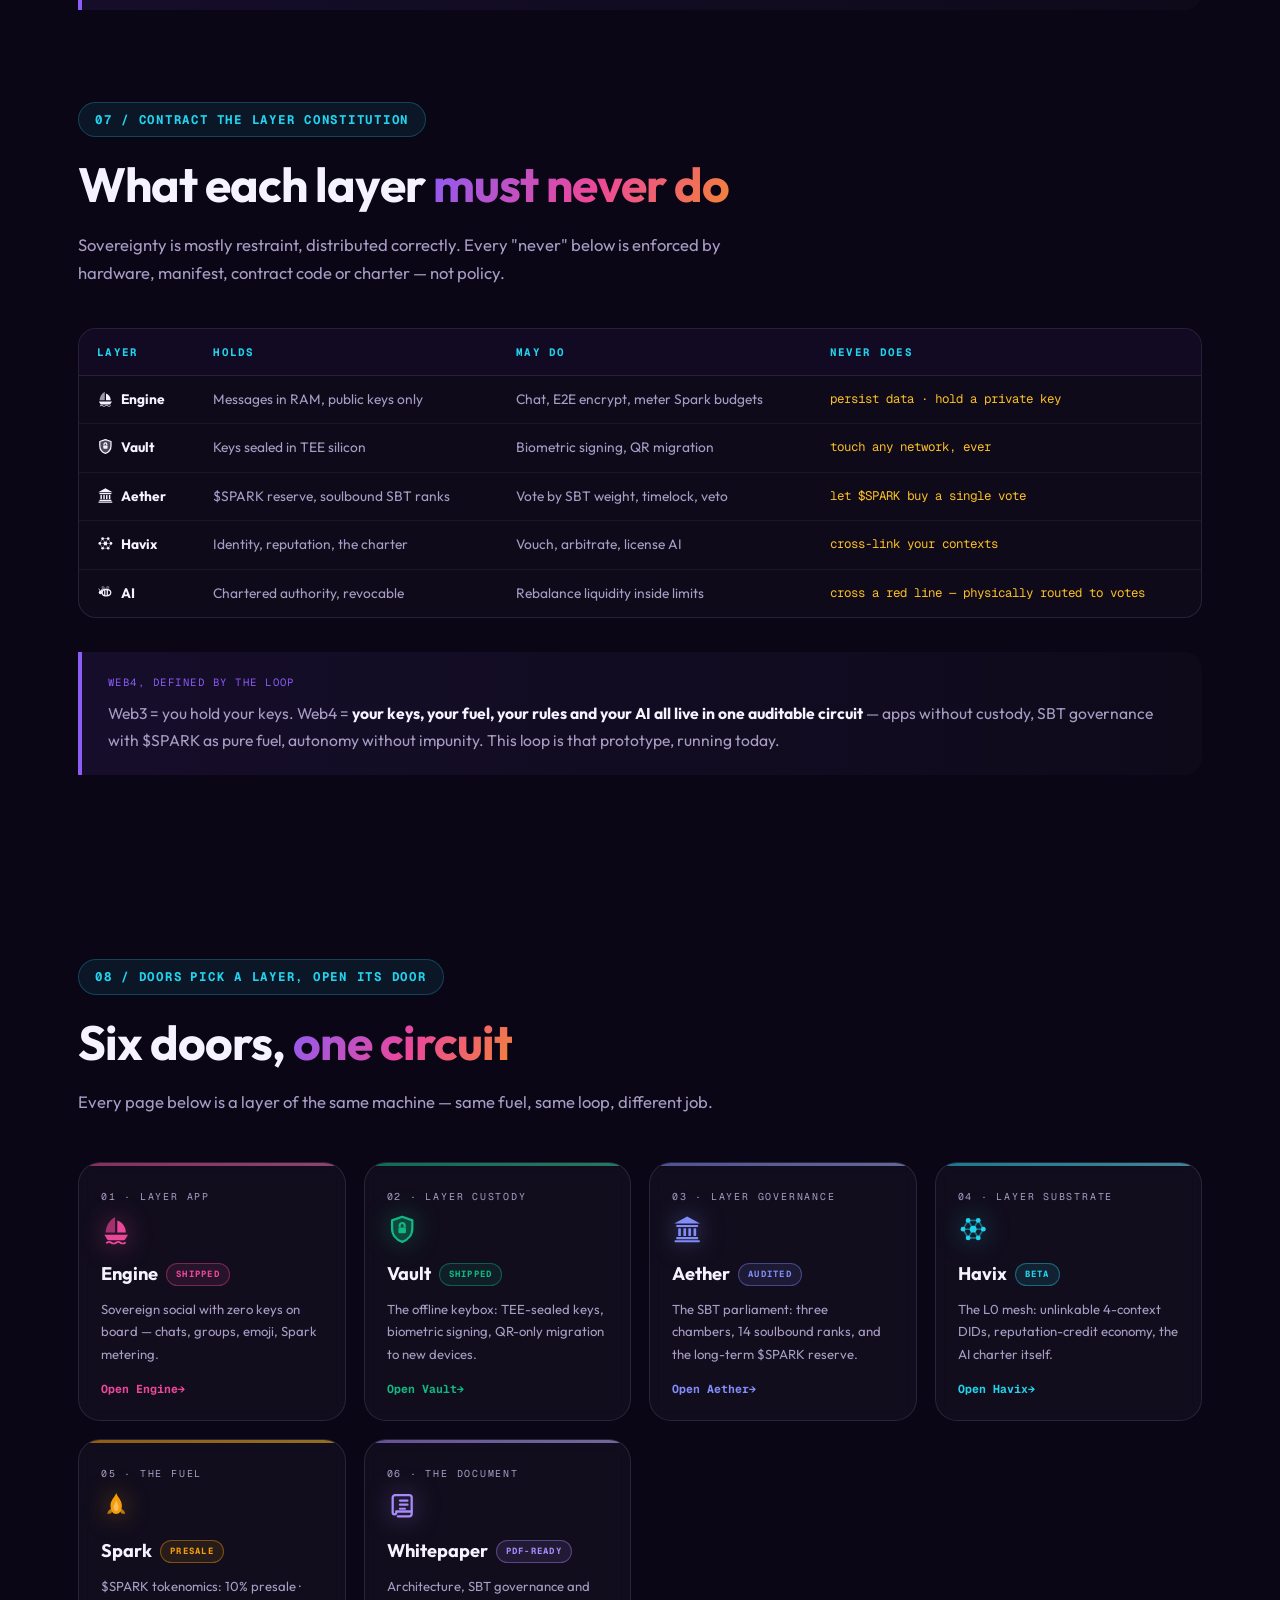
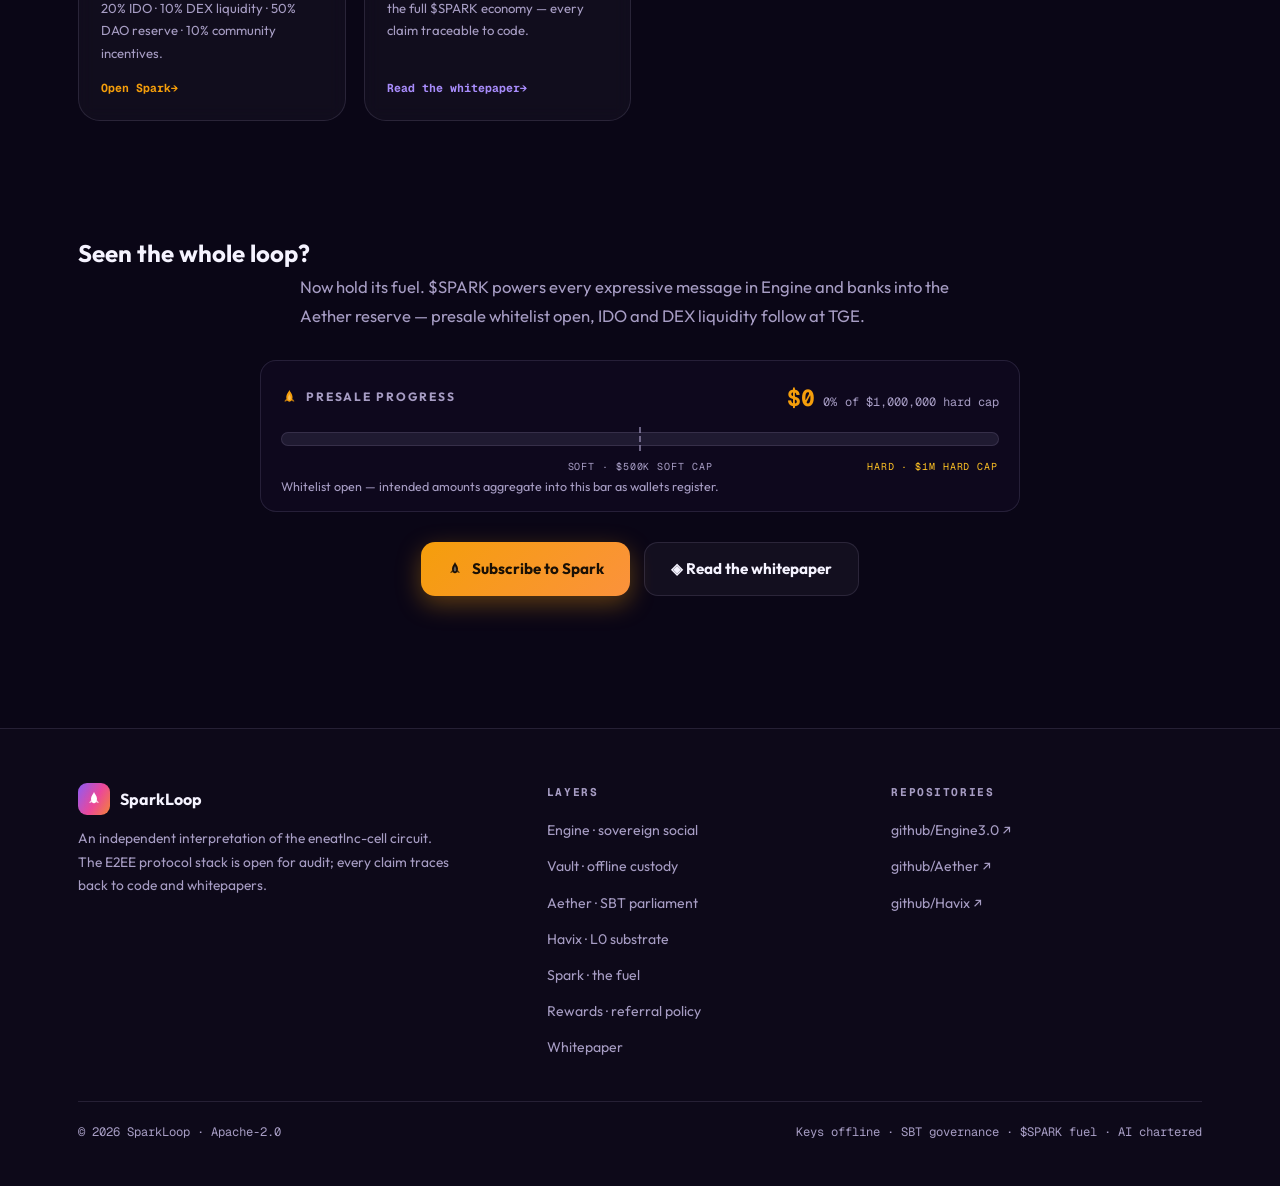
==== commit 7b8ac9d1: "fix: 饼图/字体 404 (.nojekyll) + hero 下载面板精制 + 进度条防塌陷 - .nojekyll: GitHub Pages 的 Jekyll 构建忽略 _shared/ 下" ====
--- a/index.html
+++ b/index.html
@@ -24,39 +24,12 @@
 <link rel="stylesheet" href="assets/site.css">
 <style>
 /* ============ gateway hero ============ */
-.gate-hero { min-height: 100vh; display: grid; grid-template-columns: 1.05fr 0.95fr; gap: 40px; align-items: center; padding: 130px 0 60px; position: relative; }
-.gate-hero h1 { font-size: clamp(2.5rem, 5.8vw, 4.3rem); }
+.gate-hero { min-height: 100vh; display: flex; align-items: center; padding: 130px 0 60px; position: relative; }
+.gate-hero > .container { width: 100%; display: grid; grid-template-columns: 1.06fr 0.94fr; gap: 52px; align-items: center; }
+.gate-hero h1 { font-size: clamp(2.4rem, 5.4vw, 4rem); }
 .scroll-cue { position: absolute; bottom: 26px; left: 50%; transform: translateX(-50%); font-family: var(--font-mono); font-size: 0.68rem; letter-spacing: 0.22em; color: var(--muted); display: flex; flex-direction: column; align-items: center; gap: 6px; text-transform: uppercase; }
 .scroll-cue::after { content: "▾"; animation: cuebob 1.8s ease-in-out infinite; color: var(--pa); }
 @keyframes cuebob { 0%,100% { transform: translateY(0); opacity: .5; } 50% { transform: translateY(6px); opacity: 1; } }
-
-/* ============ living orbit ============ */
-.orbit-box { position: relative; aspect-ratio: 1 / 1; max-width: 560px; margin: 0 auto; width: 100%; }
-.o-ring { position: absolute; border-radius: 50%; border: 1.5px dashed rgba(167,157,196,0.28); }
-.o-ring.r1 { inset: 4%; animation: spinslow 70s linear infinite; }
-.o-ring.r2 { inset: 16%; border-color: rgba(236,72,153,0.22); animation: spinslow 48s linear infinite reverse; }
-.o-ring.r3 { inset: 28%; border-style: dotted; border-color: rgba(245,158,11,0.25); animation: spinslow 90s linear infinite; }
-@keyframes spinslow { to { transform: rotate(360deg); } }
-/* comet: a spark of fuel racing around the outer ring */
-.o-comet { position: absolute; inset: 4%; animation: spinslow 13s linear infinite; z-index: 2; pointer-events: none; }
-.o-comet .oc-dot { position: absolute; top: -5px; left: 50%; width: 10px; height: 10px; margin-left: -5px; border-radius: 50%; background: #FDE68A; box-shadow: 0 0 16px 5px rgba(245,158,11,0.5); }
-.o-comet .oc-dot::after { content: ""; position: absolute; top: 1px; left: 12px; width: 34px; height: 8px; border-radius: 100px; background: linear-gradient(90deg, rgba(245,158,11,0.55), transparent); }
-.o-core { position: absolute; top: 50%; left: 50%; transform: translate(-50%,-50%); width: 34%; aspect-ratio: 1; border-radius: 50%; background: radial-gradient(circle, #241403 0%, #160B26 70%); border: 1.6px solid rgba(245,158,11,0.65); display: flex; flex-direction: column; align-items: center; justify-content: center; gap: 2px; box-shadow: 0 0 60px rgba(245,158,11,0.28), inset 0 0 40px rgba(245,158,11,0.12); animation: corepulse 3.6s ease-in-out infinite; z-index: 2; }
-@keyframes corepulse { 0%,100% { box-shadow: 0 0 40px rgba(245,158,11,0.22), inset 0 0 40px rgba(245,158,11,0.1); } 50% { box-shadow: 0 0 90px rgba(245,158,11,0.4), inset 0 0 50px rgba(245,158,11,0.18); } }
-.o-core .oc-bolt .icn { display: block; width: clamp(1.5rem, 3.2vw, 2.4rem); height: clamp(1.5rem, 3.2vw, 2.4rem); color: #FDE68A; filter: drop-shadow(0 0 14px rgba(245,158,11,0.7)); }
-.o-core .oc-name { font-family: var(--font-mono); font-weight: 700; font-size: clamp(0.8rem, 1.6vw, 1.05rem); letter-spacing: 0.16em; color: #FDE68A; }
-.o-core .oc-sub { font-family: var(--font-mono); font-size: 0.56rem; letter-spacing: 0.26em; color: var(--amber); text-transform: uppercase; }
-.o-node { position: absolute; width: 21%; aspect-ratio: 1; border-radius: 50%; background: #130B26; border: 1.5px solid var(--nc); display: flex; flex-direction: column; align-items: center; justify-content: center; gap: 1px; text-decoration: none; transition: transform .3s, box-shadow .3s; animation: nodefloat 5s ease-in-out infinite; animation-delay: var(--fd); z-index: 3; }
-.o-node:hover { transform: scale(1.12); box-shadow: 0 0 34px var(--nc); }
-.o-node .on-ic .icn { width: clamp(1.05rem, 2.2vw, 1.55rem); height: clamp(1.05rem, 2.2vw, 1.55rem); color: var(--nc); }
-.o-node .on-name { font-family: var(--font-mono); font-size: 0.58rem; font-weight: 700; letter-spacing: 0.12em; color: var(--ink); }
-@keyframes nodefloat { 0%,100% { translate: 0 0; } 50% { translate: 0 -9px; } }
-.o-node.n-engine { --nc: #EC4899; top: 1%; left: 39.5%; --fd: 0s; }
-.o-node.n-vault  { --nc: #10B981; top: 39.5%; right: 1%; --fd: -1.2s; }
-.o-node.n-aether { --nc: #818CF8; bottom: 1%; left: 39.5%; --fd: -2.4s; }
-.o-node.n-havix  { --nc: #22D3EE; top: 39.5%; left: 1%; --fd: -3.6s; }
-.o-sparkle { position: absolute; width: 5px; height: 5px; border-radius: 50%; background: #FDE68A; opacity: .7; animation: twinkle 3s ease-in-out infinite; }
-@keyframes twinkle { 0%,100% { opacity: .15; transform: scale(.7); } 50% { opacity: .9; transform: scale(1.25); } }
 
 /* ============ doors (site map) ============ */
 .door-grid { display: grid; grid-template-columns: repeat(4, 1fr); gap: 18px; margin-top: 46px; }
@@ -107,7 +80,7 @@
 .fly .fback { font-family: var(--font-mono); color: var(--accent2); font-size: 1.2rem; margin-top: 8px; width: 100%; text-align: center; }
 
 @media (max-width: 1120px) { .door-grid { grid-template-columns: repeat(3, 1fr); } }
-@media (max-width: 1020px) { .gate-hero { grid-template-columns: 1fr; padding-top: 118px; min-height: auto; } .orbit-box { max-width: 420px; } .scroll-cue { display: none; } .legend-row { grid-template-columns: 1fr 1fr; } }
+@media (max-width: 1020px) { .gate-hero { padding-top: 118px; min-height: auto; } .gate-hero > .container { grid-template-columns: 1fr; gap: 36px; } .dl-panel { max-width: 560px; width: 100%; margin: 0 auto; } .scroll-cue { display: none; } .legend-row { grid-template-columns: 1fr 1fr; } }
 @media (max-width: 760px) { .door-grid { grid-template-columns: 1fr 1fr; } .big-loop .arc-lbl, .big-loop .spoke-lbl { display: none; } }
 @media (max-width: 540px) { .door-grid { grid-template-columns: 1fr; } }
 </style>
@@ -138,59 +111,58 @@
 <!-- ============ GATEWAY HERO (inverted: Engine is the door — CANON.md §8) ============ -->
 <header class="gate-hero">
   <div class="container">
-    <div class="hero-kicker">
-      <span>// THE FIRST DOOR TO MARKET IS AN APP</span>
-      <span class="chip-layer"><span class="en">ENGINE v3.45.1 · SHIPPED</span><span class="zh">Engine v3.45.1 · 已交付</span></span>
-    </div>
-    <h1>
-      <span class="en">Sovereign social,</span>
-      <span class="zh">主权的社交，</span><br>
-      <span class="grad"><span class="en">fueled by SPARK.</span><span class="zh">由 SPARK 驱动。</span></span>
-    </h1>
-    <p class="hero-desc">
-      <span class="en"><strong>Engine</strong> is shipped software, not a promise: end-to-end encrypted social with a daily grant of <strong>1,000 SPARK</strong> per device. <strong>Vault</strong> seals your keys inside offline silicon and countersigns every fuel mint. Behind them stands the loop — <strong>Havix</strong> P2P bedrock, <strong>Germ</strong> AI citizens, <strong>Aether</strong> on-chain governance — every claim traceable to public code.</span>
-      <span class="zh"><strong>Engine</strong> 是已交付的软件，不是承诺：端到端加密社交，每台设备每日领取 <strong>1000 SPARK</strong> 燃料。<strong>Vault</strong> 把密钥封进离线芯片，为每一次燃料铸造联署。它们背后是整条回路——<strong>Havix</strong> P2P 基座、<strong>Germ</strong> AI 公民、<strong>Aether</strong> 链上治理——每一句论断都能回溯到公开代码。</span>
-    </p>
-    <div class="dl-grid">
-      <a data-download="engine"></a>
-      <a data-download="vault"></a>
-    </div>
-    <p class="dl-note">
-      <span class="en">Store review in progress — direct APK links land here the day they clear. Fuel grants start the moment you sign in.</span>
-      <span class="zh">应用商店审核中——直链将在过审当天上线。登录即开始每日领取燃料。</span>
-    </p>
-    <div class="hero-actions">
-      <a class="btn btn-primary" href="#circuit"><span class="en">◈ Trace the loop behind it</span><span class="zh">◈ 追踪它背后的回路</span></a>
-      <a class="btn btn-amber" href="spark.html#subscribe"><i data-ic="flame"></i> <span class="en">Subscribe to Spark</span><span class="zh">认购 Spark</span></a>
-      <a class="btn btn-ghost" href="#film"><span class="en">▶ The demo film</span><span class="zh">▶ 演示影片</span></a>
-    </div>
-    <div class="hero-stats">
-      <div class="hs"><b>2</b><span class="en">shipped apps, today</span><span class="zh">已上线 App</span></div>
-      <div class="hs"><b>1,000</b><span class="en">SPARK granted per day</span><span class="zh">每日发放 SPARK</span></div>
-      <div class="hs"><b>0</b><span class="en">keys ever online</span><span class="zh">私钥永久离线</span></div>
-      <div class="hs"><b>1,000T</b><span class="en">fixed supply at TGE <span style="opacity:.6">(planned)</span></span><span class="zh">TGE 固定总量（规划中）</span></div>
-    </div>
-  </div>
-
-  <!-- living orbit -->
-  <div class="orbit-box" aria-hidden="true">
-    <div class="o-ring r1"></div>
-    <div class="o-ring r2"></div>
-    <div class="o-ring r3"></div>
-    <div class="o-comet"><span class="oc-dot"></span></div>
-    <span class="o-sparkle" style="top:18%; left:24%"></span>
-    <span class="o-sparkle" style="top:70%; left:12%; animation-delay:-1s"></span>
-    <span class="o-sparkle" style="top:12%; left:72%; animation-delay:-2s"></span>
-    <span class="o-sparkle" style="top:82%; left:66%; animation-delay:-.5s"></span>
-    <a class="o-node n-engine" href="engine.html"><span class="on-ic"><i data-ic="ship"></i></span><span class="on-name">ENGINE</span></a>
-    <a class="o-node n-vault" href="vault.html"><span class="on-ic"><i data-ic="shield"></i></span><span class="on-name">VAULT</span></a>
-    <a class="o-node n-aether" href="aether.html"><span class="on-ic"><i data-ic="temple"></i></span><span class="on-name">AETHER</span></a>
-    <a class="o-node n-havix" href="havix.html"><span class="on-ic"><i data-ic="mesh"></i></span><span class="on-name">HAVIX</span></a>
-    <div class="o-core">
-      <span class="oc-bolt"><i data-ic="flame"></i></span>
-      <span class="oc-name">SPARK</span>
-      <span class="oc-sub"><span class="en">the fuel</span><span class="zh">燃料</span></span>
-    </div>
+
+    <!-- left: the claim -->
+    <div class="gh-main">
+      <div class="hero-kicker">
+        <span>// THE FIRST DOOR TO MARKET IS AN APP</span>
+        <span class="chip-layer"><span class="en">ENGINE v3.45.1 · SHIPPED</span><span class="zh">Engine v3.45.1 · 已交付</span></span>
+      </div>
+      <h1>
+        <span class="en">Sovereign social,</span>
+        <span class="zh">主权的社交，</span><br>
+        <span class="grad"><span class="en">fueled by SPARK.</span><span class="zh">由 SPARK 驱动。</span></span>
+      </h1>
+      <p class="hero-desc">
+        <span class="en"><strong>Engine</strong> is shipped software, not a promise: end-to-end encrypted social with a daily grant of <strong>1,000 SPARK</strong> per device. <strong>Vault</strong> seals your keys inside offline silicon and countersigns every fuel mint. Behind them stands the loop — <strong>Havix</strong> P2P bedrock, <strong>Germ</strong> AI citizens, <strong>Aether</strong> on-chain governance — every claim traceable to public code.</span>
+        <span class="zh"><strong>Engine</strong> 是已交付的软件，不是承诺：端到端加密社交，每台设备每日领取 <strong>1000 SPARK</strong> 燃料。<strong>Vault</strong> 把密钥封进离线芯片，为每一次燃料铸造联署。它们背后是整条回路——<strong>Havix</strong> P2P 基座、<strong>Germ</strong> AI 公民、<strong>Aether</strong> 链上治理——每一句论断都能回溯到公开代码。</span>
+      </p>
+      <div class="hero-actions">
+        <a class="btn btn-primary" href="#circuit"><span class="en">◈ Trace the loop behind it</span><span class="zh">◈ 追踪它背后的回路</span></a>
+        <a class="btn btn-amber" href="spark.html#subscribe"><i data-ic="flame"></i> <span class="en">Subscribe to Spark</span><span class="zh">认购 Spark</span></a>
+        <a class="btn btn-ghost" href="#film"><span class="en">▶ The demo film</span><span class="zh">▶ 演示影片</span></a>
+      </div>
+      <div class="hero-stats">
+        <div class="hs"><b>2</b><span class="en">shipped apps, today</span><span class="zh">已上线 App</span></div>
+        <div class="hs"><b>1,000</b><span class="en">SPARK granted per day</span><span class="zh">每日发放 SPARK</span></div>
+        <div class="hs"><b>0</b><span class="en">keys ever online</span><span class="zh">私钥永久离线</span></div>
+        <div class="hs"><b>1,000T</b><span class="en">fixed supply at TGE <span style="opacity:.6">(planned)</span></span><span class="zh">TGE 固定总量（规划中）</span></div>
+      </div>
+    </div>
+
+    <!-- right: the door itself — download panel -->
+    <aside class="dl-panel" aria-label="Download Engine and Vault">
+      <div class="dl-panel-head">
+        <span class="dl-panel-title"><span class="en">// GET THE APPS</span><span class="zh">// 获取应用</span></span>
+        <span class="dl-panel-chip">ANDROID · APK</span>
+      </div>
+      <div class="dl-grid">
+        <a data-download="engine"></a>
+        <a data-download="vault"></a>
+      </div>
+      <div class="dl-steps">
+        <span class="dl-step"><b>1</b><span class="en">Install Engine</span><span class="zh">装上 Engine</span></span>
+        <span class="dl-arr">→</span>
+        <span class="dl-step"><b>2</b><span class="en">Pair Vault</span><span class="zh">配对 Vault</span></span>
+        <span class="dl-arr">→</span>
+        <span class="dl-step"><b>3</b><span class="en">Claim 1,000/day</span><span class="zh">日领 1000</span></span>
+      </div>
+      <p class="dl-note">
+        <span class="en">Store review in progress — direct APK links land here the day they clear. Fuel grants start the moment you sign in.</span>
+        <span class="zh">应用商店审核中——直链将在过审当天上线。登录即开始每日领取燃料。</span>
+      </p>
+    </aside>
+
   </div>
   <div class="scroll-cue"><span class="en">scroll</span><span class="zh">下滑</span></div>
 </header>
--- a/assets/site.css
+++ b/assets/site.css
@@ -763,9 +763,9 @@
 
 /* ============ presale progress (assets/presale-progress.js) ============ */
 .pp-wrap { margin: 0 auto 30px; padding: 18px 20px 14px; max-width: 760px; border: 1px solid var(--rule); border-radius: 16px; background: rgba(19, 11, 38, 0.55); backdrop-filter: blur(12px); -webkit-backdrop-filter: blur(12px); }
-/* seed phase (assets/presale-progress.js): bar + numbers hidden below the
-   wallet threshold — honest "whitelist open" caption instead of a dead 0% */
-.pp-wrap.seed .pp-track, .pp-wrap.seed .pp-num { display: none; }
+/* seed phase (assets/presale-progress.js): the full component always renders —
+   an empty track with visible caps reads as "open", a collapsed card reads as broken */
+.pp-wrap.seed .pp-fill { opacity: 0.55; }
 .pp-head { display: flex; justify-content: space-between; align-items: baseline; gap: 12px; flex-wrap: wrap; margin-bottom: 14px; }
 .pp-label { display: inline-flex; align-items: center; gap: 8px; font-size: 12px; font-weight: 700; letter-spacing: 0.16em; text-transform: uppercase; color: var(--muted); }
 .pp-label .icn { width: 1.05rem; height: 1.05rem; color: var(--amber); }
@@ -795,29 +795,105 @@
 }
 
 /* ============================================================
-   DOWNLOAD CARDS — rendered by site.js from the DOWNLOAD config
-   (CANON.md §6). live = store URL present; pending = review state.
+   DOWNLOAD CARDS — refined. Rendered by site.js from the
+   DOWNLOAD config (CANON.md §6). Per-app accent via
+   .dl-engine / .dl-vault (--dlc); live = store URL present,
+   pending = review state (pulsing dot, no link).
    ============================================================ */
 .dl-grid { display: flex; gap: 14px; flex-wrap: wrap; justify-content: center; }
 .dl-card {
-  display: inline-flex; align-items: center; gap: 14px;
-  min-width: 268px; padding: 14px 18px;
-  border-radius: 14px; text-decoration: none; cursor: pointer;
-  background: var(--bg2, #14141f); border: 1px solid var(--line, rgba(255,255,255,0.12));
-  transition: transform 0.18s ease, border-color 0.18s ease, box-shadow 0.18s ease;
-}
-.dl-card .dl-ic { display: flex; align-items: center; justify-content: center; width: 42px; height: 42px; border-radius: 12px; background: rgba(255,255,255,0.06); color: var(--fg, #F2F2F5); flex: none; }
-.dl-card .dl-ic .icn { width: 22px; height: 22px; }
-.dl-card .dl-body { display: flex; flex-direction: column; gap: 3px; flex: 1; min-width: 0; }
-.dl-card .dl-name { font-size: 15px; font-weight: 700; letter-spacing: 0.02em; color: var(--fg, #F2F2F5); }
-.dl-card .dl-meta { font-size: 12px; color: var(--mut, #9C9CB0); }
-.dl-card .dl-cta { font-size: 12px; font-weight: 700; letter-spacing: 0.08em; color: var(--amber, #F59E0B); flex: none; }
-.dl-card.live { border-color: rgba(245,158,11,0.45); }
-.dl-card.live:hover { transform: translateY(-2px); border-color: var(--amber, #F59E0B); box-shadow: 0 10px 28px rgba(245,158,11,0.22); }
-.dl-card.pending { cursor: not-allowed; opacity: 0.78; }
-.dl-card.pending .dl-cta { color: var(--mut, #9C9CB0); }
-.dl-note { text-align: center; font-size: 12px; color: var(--mut, #9C9CB0); margin-top: 10px; }
+  --dlc: var(--amber, #F59E0B);
+  position: relative; display: flex; align-items: center; gap: 15px;
+  min-width: 300px; padding: 16px 18px;
+  border-radius: 18px; text-decoration: none; overflow: hidden;
+  background: rgba(255,255,255,0.035);
+  border: 1px solid color-mix(in srgb, var(--dlc) 26%, transparent);
+  transition: transform 0.2s ease, border-color 0.2s ease, box-shadow 0.2s ease, background 0.2s ease;
+}
+.dl-card::before {
+  content: ""; position: absolute; left: 0; top: 16%; bottom: 16%; width: 3px;
+  border-radius: 0 3px 3px 0; background: var(--dlc); opacity: 0.9;
+}
+.dl-card.dl-engine { --dlc: var(--accent2, #EC4899); }
+.dl-card.dl-vault  { --dlc: #10B981; }
+.dl-card .dl-ic {
+  display: flex; align-items: center; justify-content: center; flex: none;
+  width: 50px; height: 50px; border-radius: 15px;
+  background: color-mix(in srgb, var(--dlc) 13%, transparent);
+  border: 1px solid color-mix(in srgb, var(--dlc) 32%, transparent);
+  color: var(--dlc);
+}
+.dl-card .dl-ic .icn { width: 25px; height: 25px; }
+.dl-card .dl-body { display: flex; flex-direction: column; gap: 5px; flex: 1; min-width: 0; }
+.dl-card .dl-row { display: flex; align-items: center; gap: 9px; flex-wrap: wrap; }
+.dl-card .dl-name { font-size: 16px; font-weight: 800; letter-spacing: 0.02em; color: var(--ink, #F5F3FF); }
+.dl-card .dl-ver {
+  font-family: var(--font-mono, monospace); font-size: 0.62rem; font-weight: 700;
+  letter-spacing: 0.08em; color: var(--muted, #A79DC4);
+  border: 1px solid var(--rule, rgba(167,157,196,0.3)); border-radius: 100px; padding: 2px 8px;
+}
+.dl-card .dl-tag { font-size: 12px; color: var(--muted, #A79DC4); }
+.dl-card .dl-cta {
+  display: inline-flex; align-items: center; gap: 7px; flex: none;
+  font-family: var(--font-mono, monospace); font-size: 0.68rem; font-weight: 700;
+  letter-spacing: 0.1em; padding: 8px 13px; border-radius: 100px; white-space: nowrap;
+}
+.dl-card .dl-cta-dot { width: 7px; height: 7px; border-radius: 50%; background: currentColor; flex: none; }
+.dl-card.live { border-color: color-mix(in srgb, var(--dlc) 55%, transparent); background: color-mix(in srgb, var(--dlc) 7%, rgba(255,255,255,0.03)); }
+.dl-card.live .dl-cta { color: #1A1005; background: var(--dlc); }
+.dl-card.live:hover { transform: translateY(-3px); border-color: var(--dlc); box-shadow: 0 14px 34px color-mix(in srgb, var(--dlc) 28%, transparent); }
+.dl-card.pending { cursor: not-allowed; }
+.dl-card.pending .dl-cta {
+  color: var(--amber, #F59E0B); background: rgba(245,158,11,0.09);
+  border: 1px solid rgba(245,158,11,0.32);
+}
+.dl-card.pending .dl-cta-dot { animation: dlPulse 1.7s ease-in-out infinite; }
+@keyframes dlPulse { 0%,100% { opacity: 0.35; transform: scale(0.8); } 50% { opacity: 1; transform: scale(1.2); } }
+.dl-note { text-align: center; font-size: 11.5px; line-height: 1.65; color: var(--muted, #A79DC4); margin-top: 2px; }
 @media (max-width: 560px) { .dl-card { min-width: 100%; } }
+
+/* ---- download panel — the hero's right-hand "door" (index) ---- */
+.dl-panel {
+  position: relative; display: flex; flex-direction: column; gap: 14px;
+  padding: 24px 22px 20px; border-radius: 24px;
+  border: 1px solid rgba(245,158,11,0.34);
+  background:
+    radial-gradient(130% 90% at 88% -12%, rgba(245,158,11,0.12), transparent 55%),
+    linear-gradient(170deg, rgba(255,255,255,0.05), rgba(255,255,255,0.015));
+  box-shadow: 0 34px 90px rgba(0,0,0,0.5), inset 0 1px 0 rgba(255,255,255,0.06);
+  backdrop-filter: blur(14px); -webkit-backdrop-filter: blur(14px);
+}
+.dl-panel::after {
+  content: ""; position: absolute; top: -1px; left: 24px; right: 40%; height: 1px;
+  background: linear-gradient(90deg, transparent, rgba(245,158,11,0.85), transparent);
+}
+.dl-panel-head { display: flex; align-items: center; justify-content: space-between; gap: 10px; }
+.dl-panel-title {
+  font-family: var(--font-mono, monospace); font-size: 0.7rem; font-weight: 700;
+  letter-spacing: 0.2em; text-transform: uppercase; color: var(--amber, #F59E0B);
+}
+.dl-panel-chip {
+  font-family: var(--font-mono, monospace); font-size: 0.58rem; font-weight: 700;
+  letter-spacing: 0.14em; color: var(--muted, #A79DC4);
+  border: 1px solid var(--rule, rgba(167,157,196,0.3)); border-radius: 100px; padding: 3px 10px;
+}
+.dl-panel .dl-grid { flex-direction: column; align-items: stretch; gap: 13px; }
+.dl-panel .dl-card { min-width: 0; width: 100%; padding: 18px 20px; }
+.dl-panel .dl-tag { font-size: 12.5px; }
+.dl-steps {
+  display: flex; align-items: center; justify-content: space-between; gap: 6px;
+  padding: 12px 16px; border-radius: 14px;
+  background: rgba(255,255,255,0.025); border: 1px dashed var(--rule, rgba(167,157,196,0.25));
+}
+.dl-step { display: inline-flex; align-items: center; gap: 8px; font-size: 11.5px; font-weight: 600; color: var(--muted, #A79DC4); white-space: nowrap; }
+.dl-step b {
+  font-family: var(--font-mono, monospace); font-size: 0.6rem; font-weight: 700; flex: none;
+  width: 19px; height: 19px; border-radius: 50%;
+  display: inline-flex; align-items: center; justify-content: center;
+  background: rgba(245,158,11,0.13); border: 1px solid rgba(245,158,11,0.38); color: var(--amber, #F59E0B);
+}
+.dl-arr { color: var(--muted, #A79DC4); font-family: var(--font-mono, monospace); font-size: 0.72rem; opacity: 0.55; }
+@media (max-width: 480px) { .dl-steps { flex-wrap: wrap; justify-content: center; } }
 
 /* ---- three doors band (index) ---- */
 .paths { display: grid; grid-template-columns: repeat(3, 1fr); gap: 16px; margin-top: 28px; }
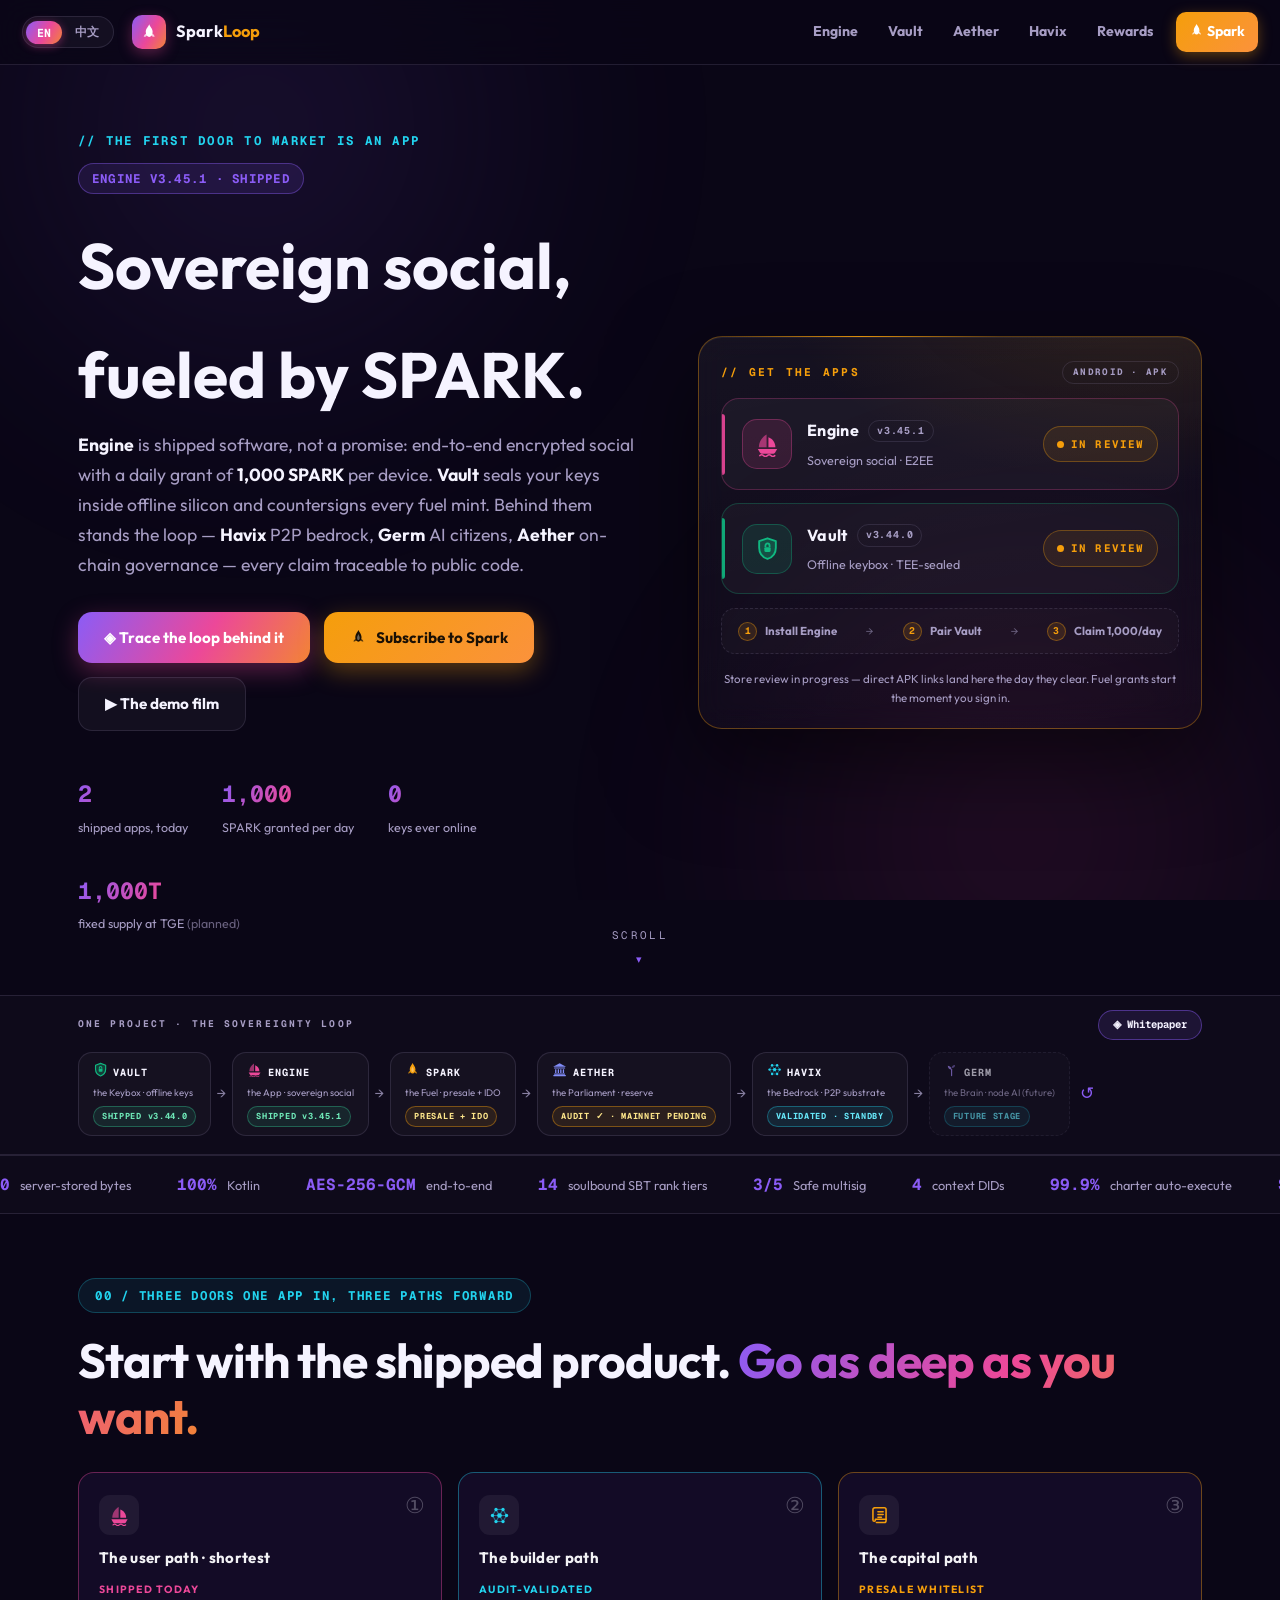
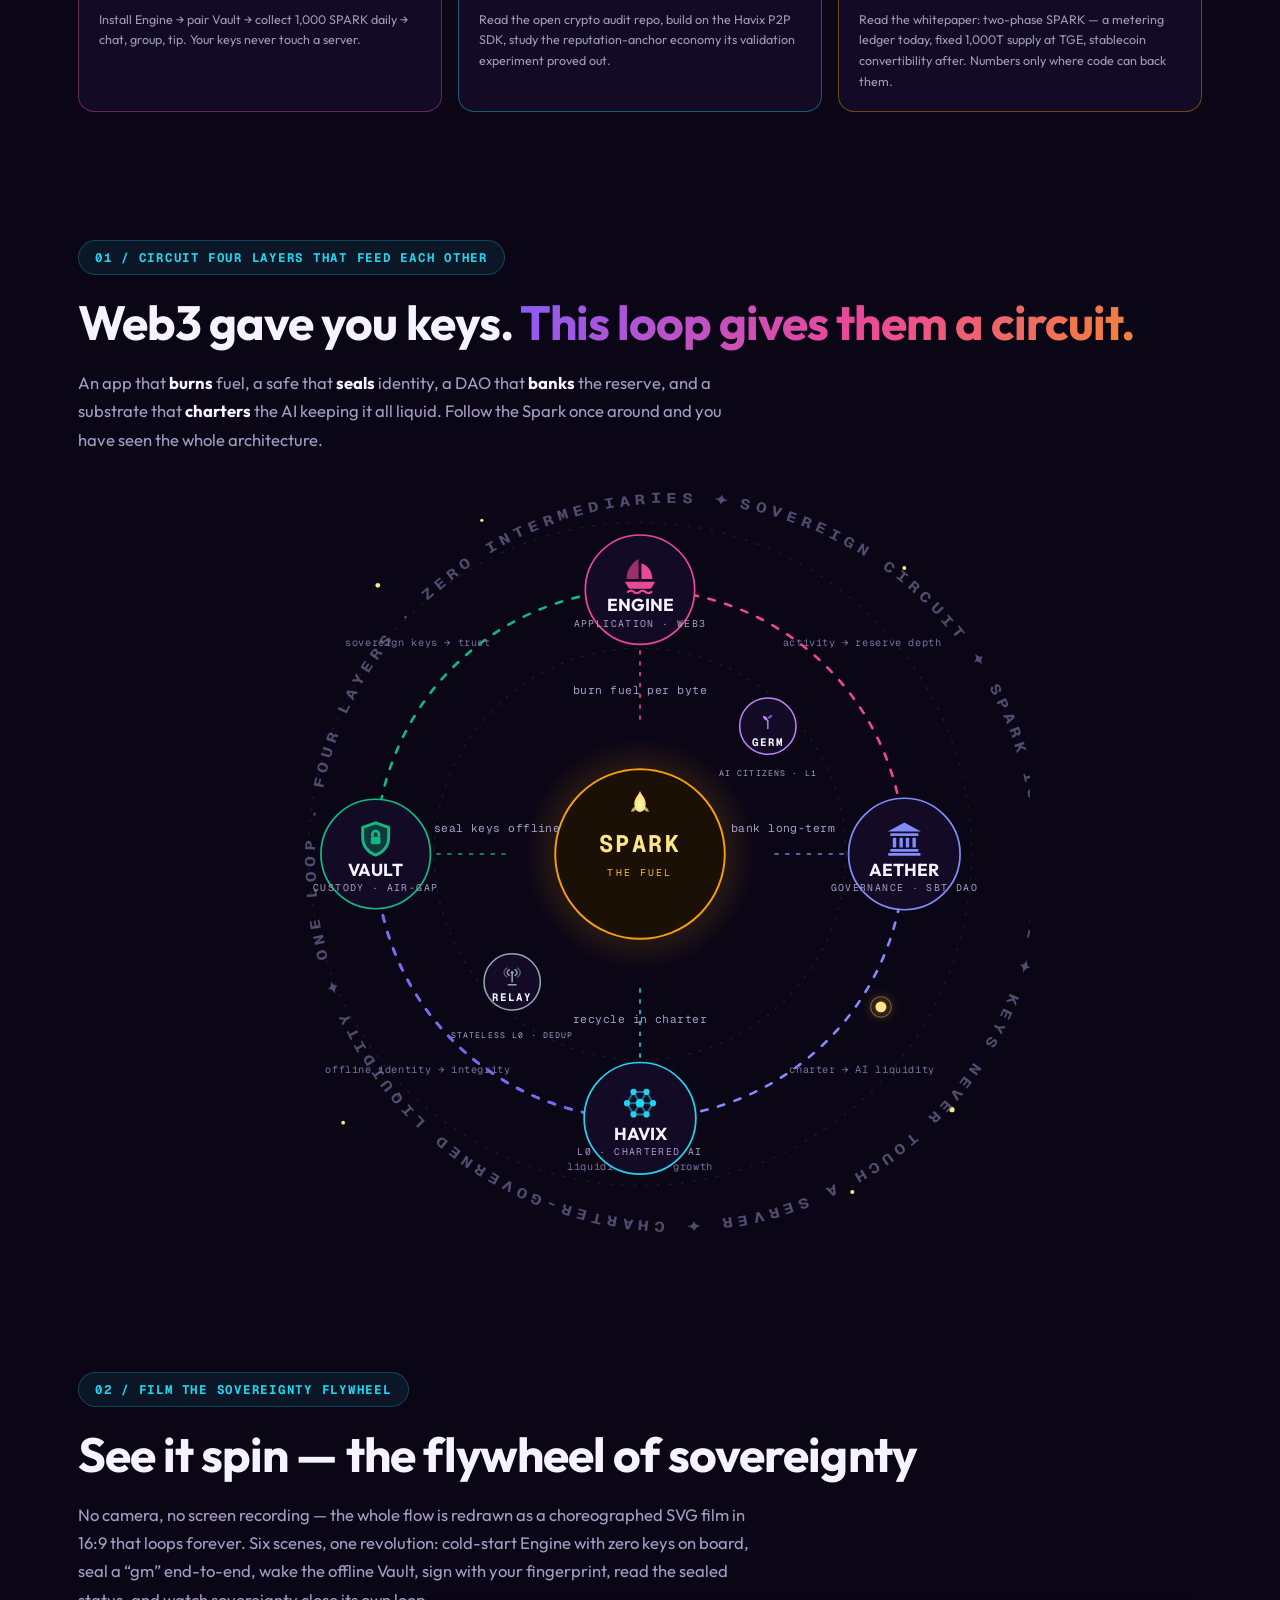
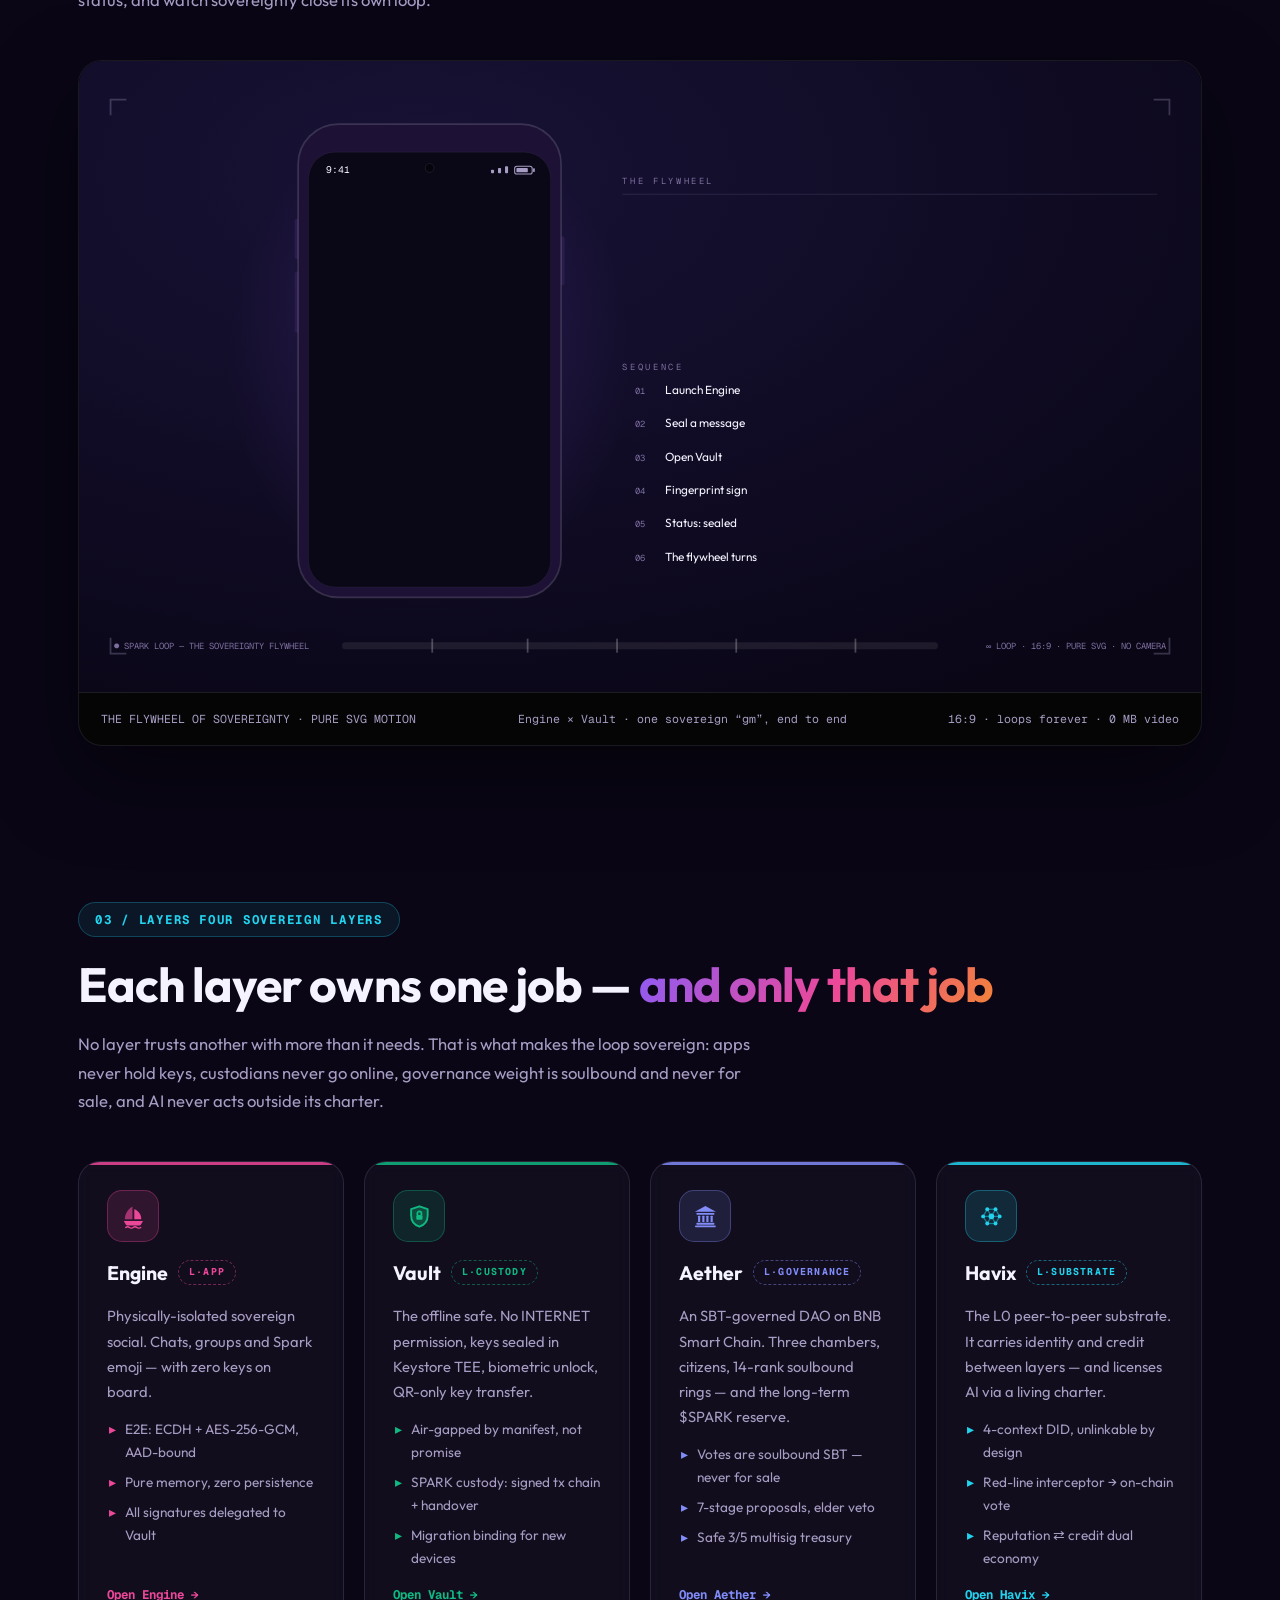
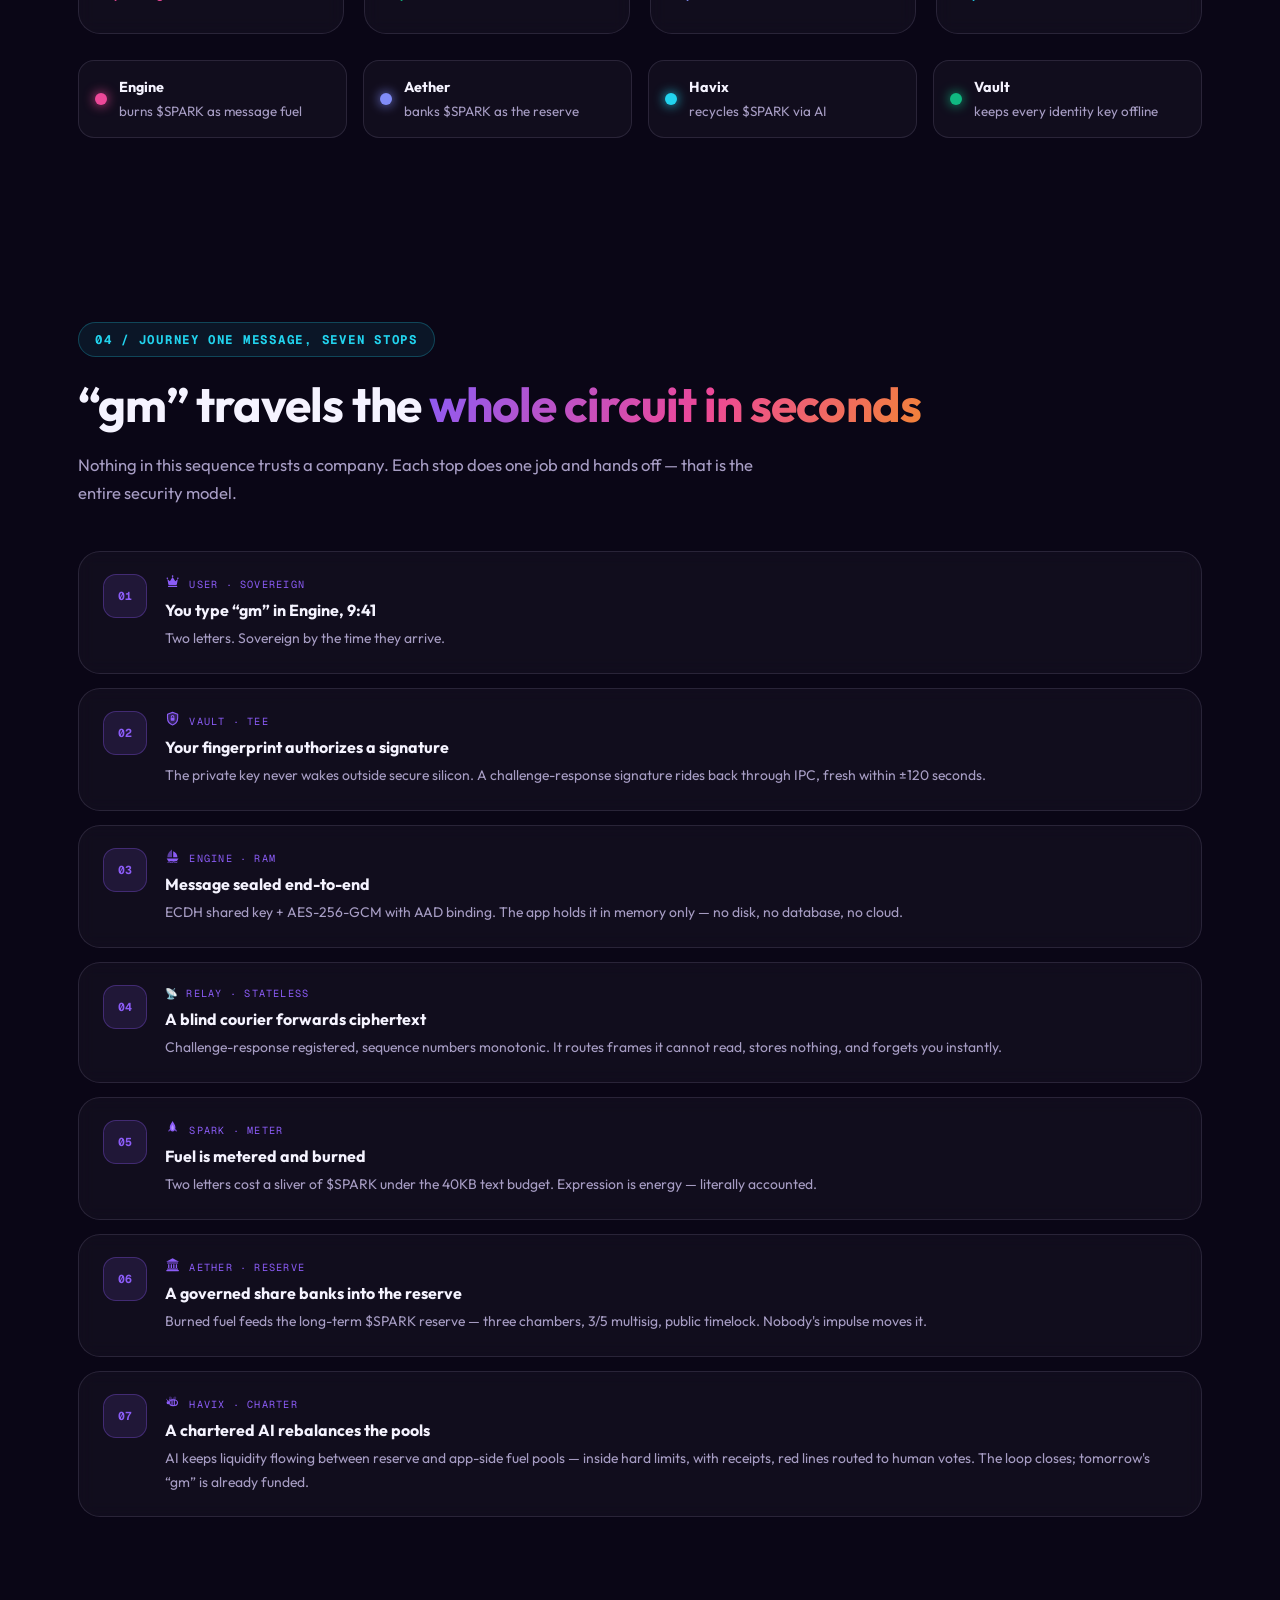
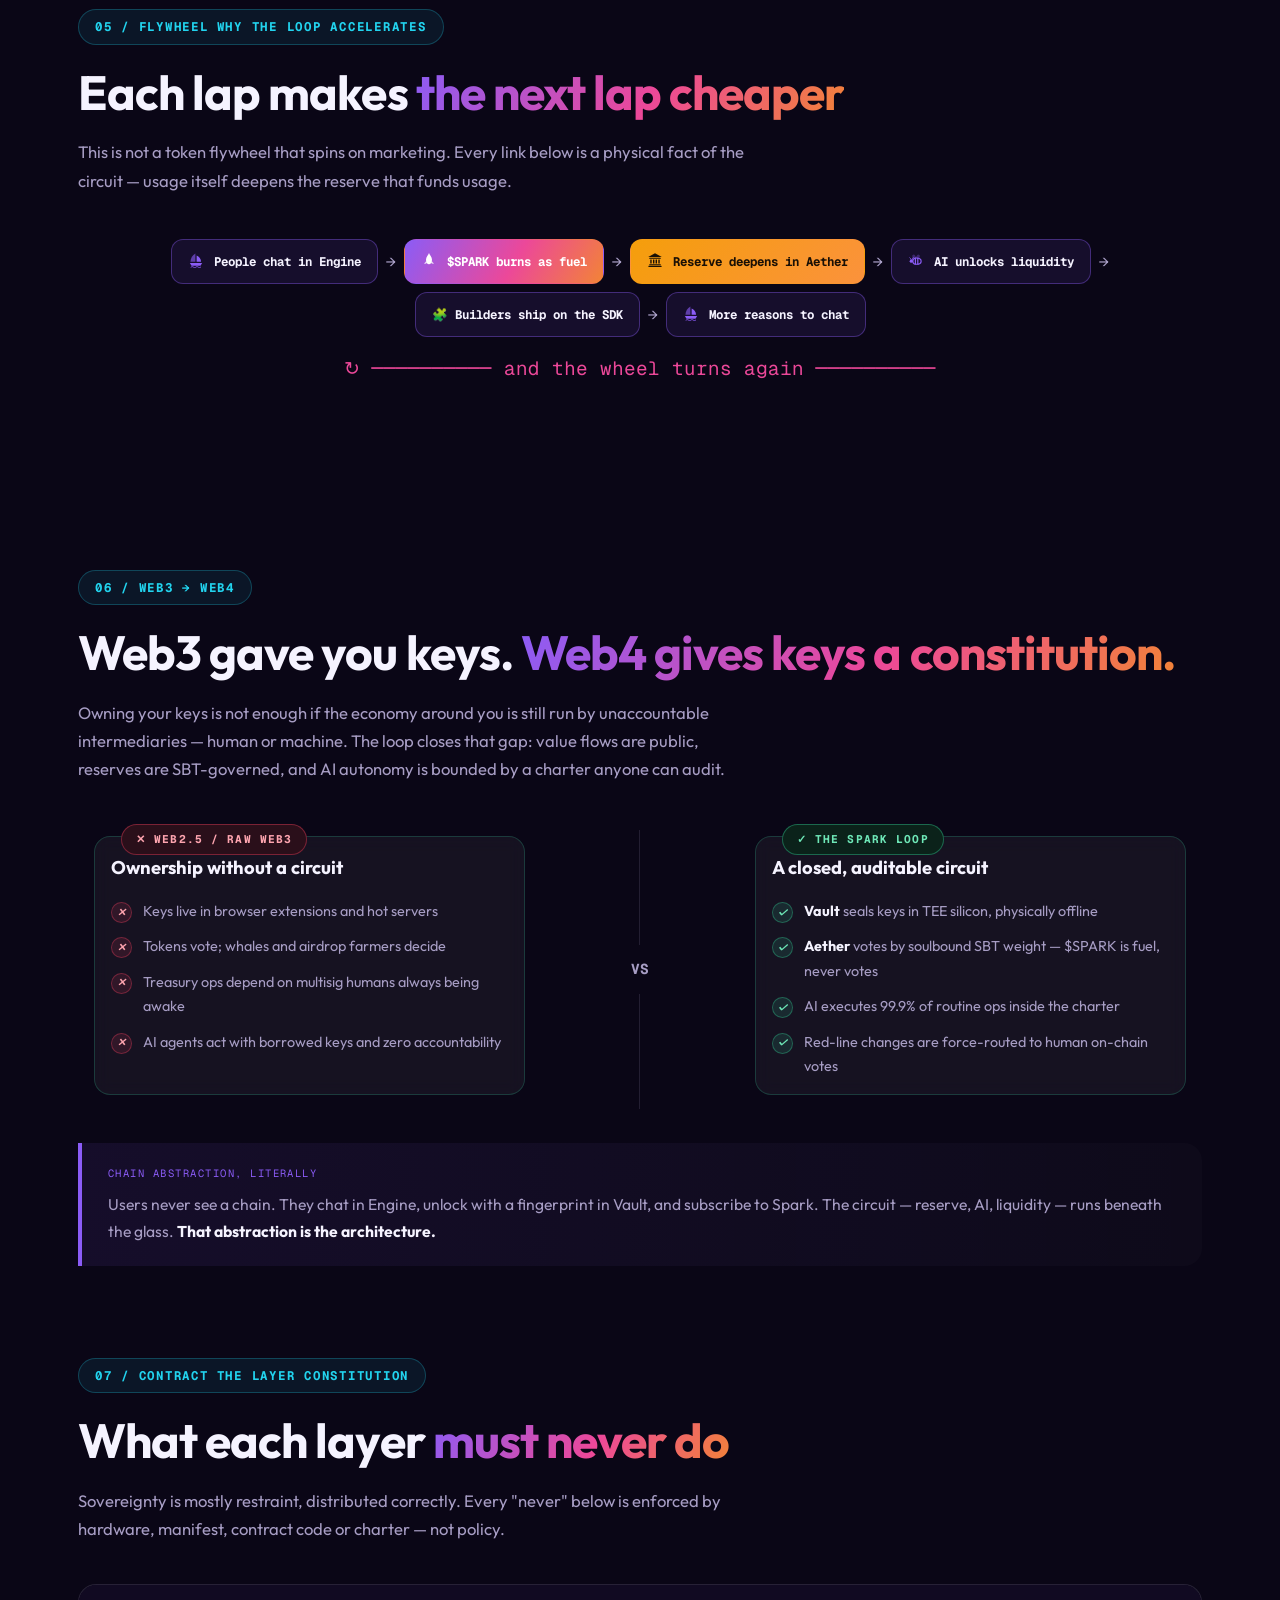
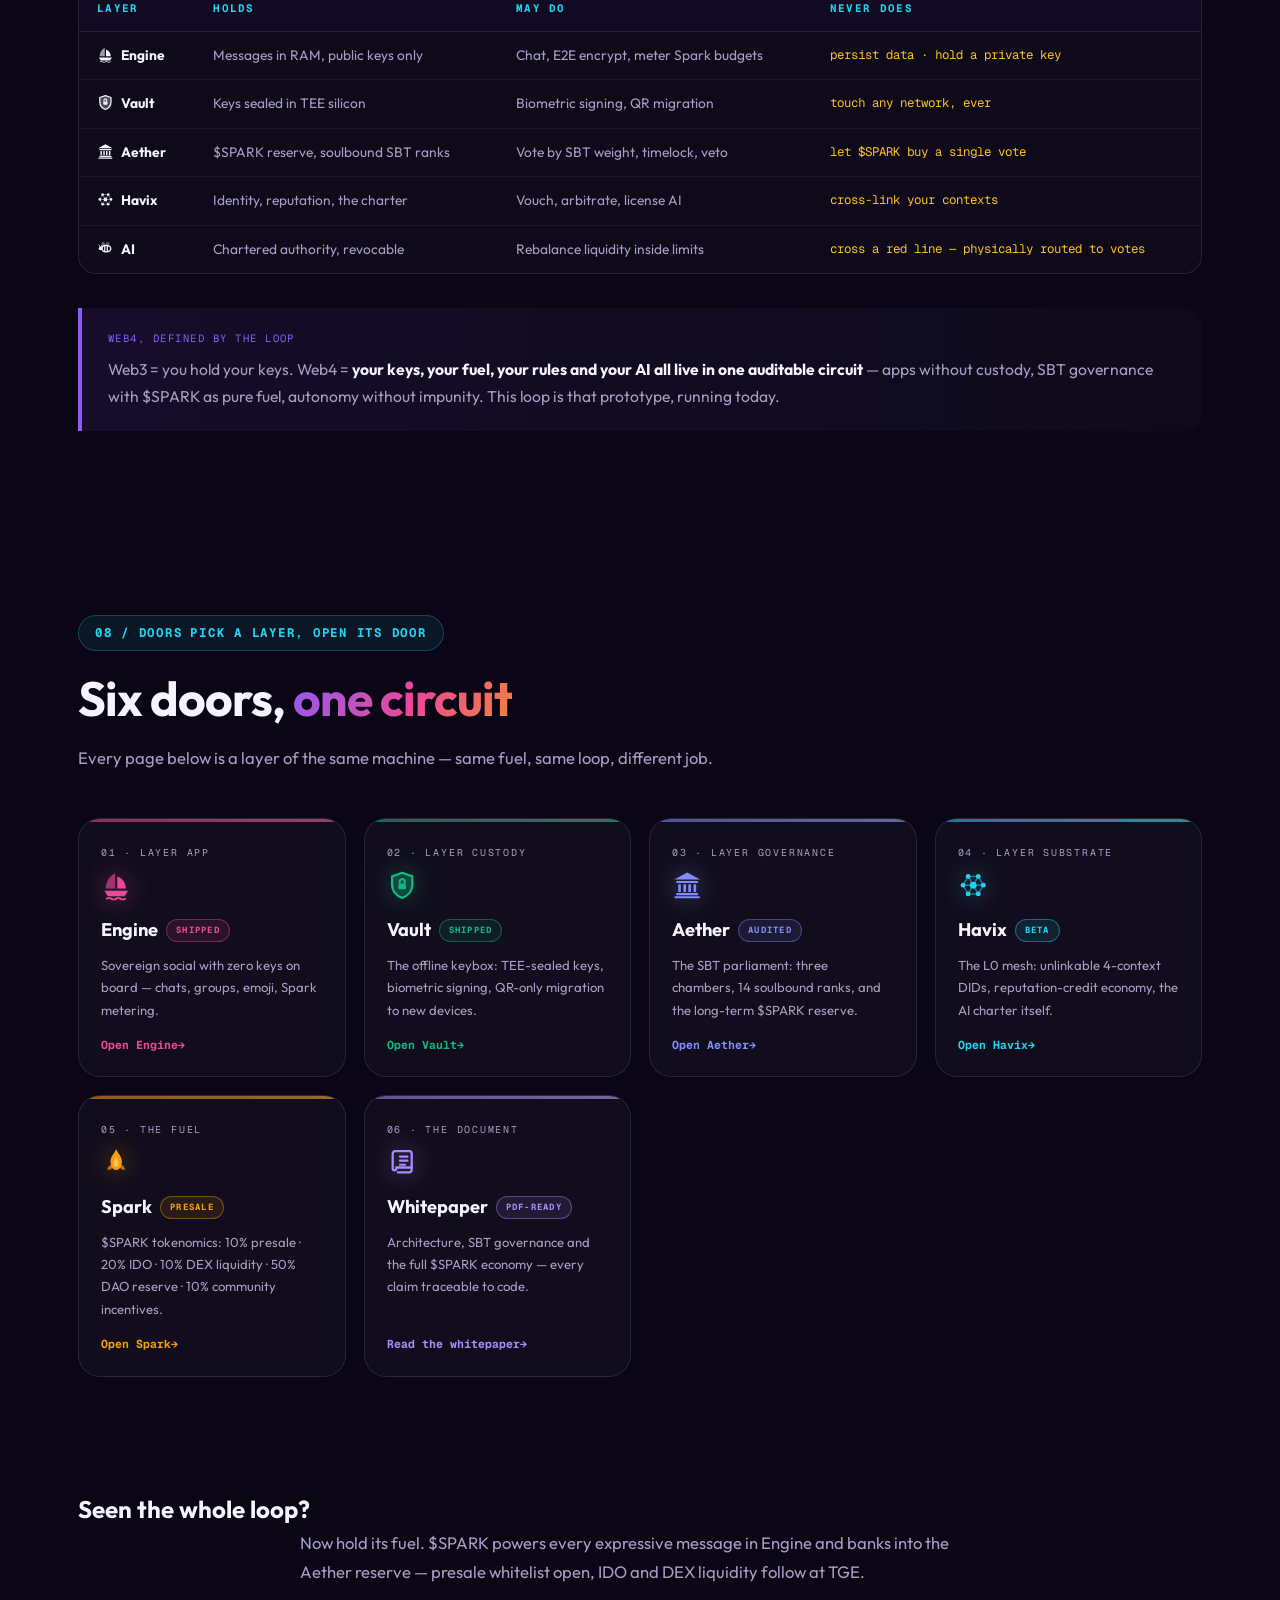
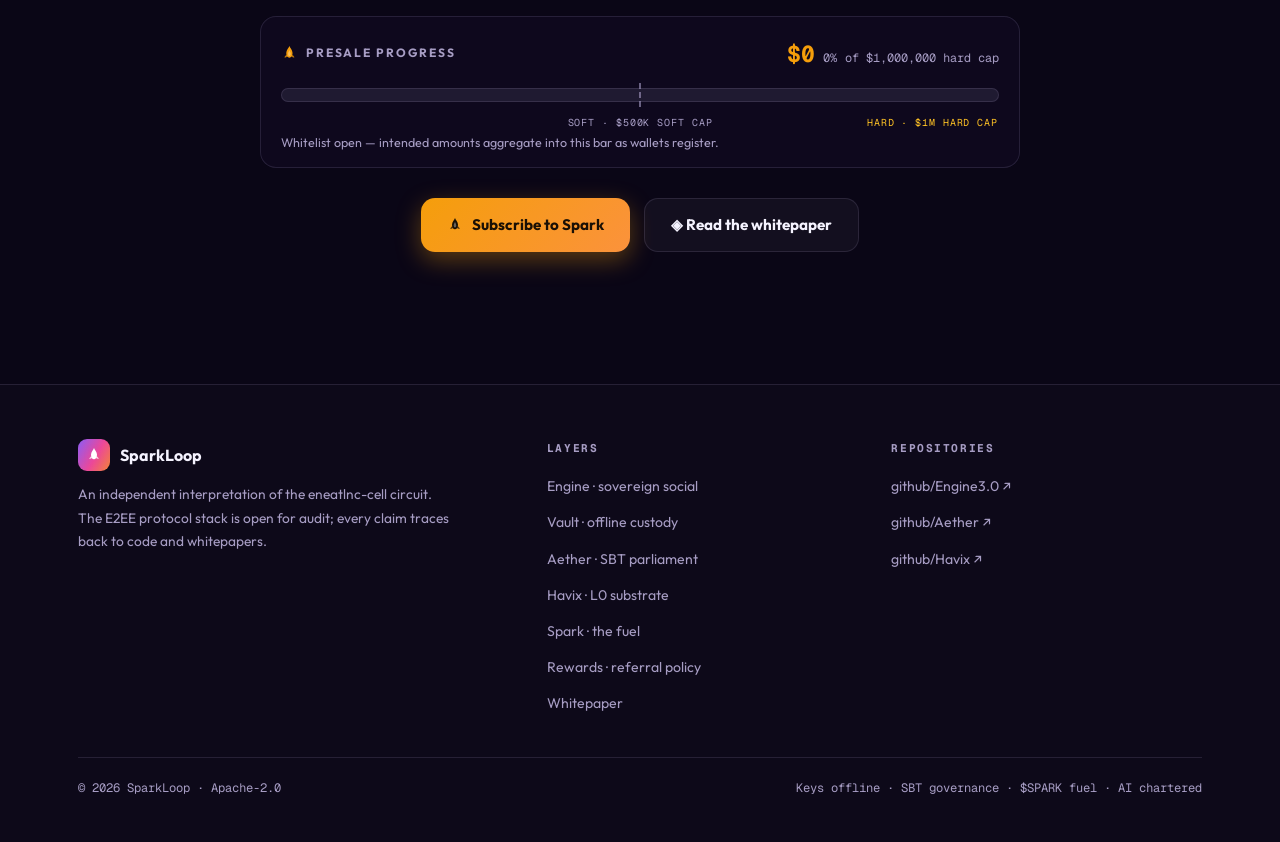
==== commit bd61385d: "feat: 发售看板方形矩阵 + 回路图正圆强化 + Apache-2.0 声明落地 - spark.html: 预售进度/饼图/分配表合并为 launch-board 方阵 —— 进度条   居饼图" ====
--- a/index.html
+++ b/index.html
@@ -55,20 +55,27 @@
 /* ============ film ============ */
 .film-wrap svg { display: block; width: 100%; height: auto; background: #0A0616; }
 
-/* ============ big circuit loop ============ */
+/* ============ big circuit loop — perfect circle, badge ring, comet ============ */
 .big-loop { margin-top: 10px; }
-.big-loop svg { width: 100%; height: auto; display: block; }
+.big-loop svg { width: 100%; height: auto; aspect-ratio: 1 / 1; max-width: 780px; margin: 0 auto; display: block; }
 .big-loop .orbitbg { fill: none; stroke: rgba(167,157,196,0.12); stroke-width: 1.3; }
-.big-loop .flowarc { fill: none; stroke-width: 2.2; stroke-linecap: round; stroke-dasharray: 6 10; animation: orbitflow 3.2s linear infinite; }
+.big-loop .flowarc { fill: none; stroke-width: 2.4; stroke-linecap: round; stroke-dasharray: 6 10; animation: orbitflow 3.2s linear infinite; }
 @keyframes orbitflow { to { stroke-dashoffset: -32; } }
+.big-loop .ringtext { fill: #7C6F9E; font-family: var(--font-mono); font-size: 13px; font-weight: 700; letter-spacing: 4px; opacity: 0.72; }
 .big-loop .node-c { fill: #130B26; stroke: var(--nc); stroke-width: 1.6; transition: all .3s; cursor: pointer; }
-.big-loop a.node-g:hover .node-c { filter: drop-shadow(0 0 16px var(--nc)); }
+.big-loop a.node-g:hover .node-c { filter: drop-shadow(0 0 18px var(--nc)); }
 .big-loop .nname { fill: #F5F3FF; font-family: var(--font-sans); font-size: 16px; font-weight: 700; text-anchor: middle; }
 .big-loop .nrole { fill: #A79DC4; font-family: var(--font-mono); font-size: 9px; letter-spacing: 0.14em; text-anchor: middle; }
+.big-loop .sat-c { fill: #130B26; stroke: var(--sc); stroke-width: 1.4; }
+.big-loop .satname { fill: #F5F3FF; font-family: var(--font-mono); font-size: 10px; font-weight: 700; letter-spacing: 0.1em; text-anchor: middle; }
+.big-loop .satrole { fill: #A79DC4; font-family: var(--font-mono); font-size: 7.5px; letter-spacing: 0.14em; text-anchor: middle; }
 .big-loop .spoke-lbl { fill: #A79DC4; font-family: var(--font-mono); font-size: 10.5px; text-anchor: middle; letter-spacing: 0.04em; }
 .big-loop .arc-lbl { fill: #7C6F9E; font-family: var(--font-mono); font-size: 9.5px; text-anchor: middle; letter-spacing: 0.06em; }
-.big-loop .corebig { fill: #FDE68A; font-family: var(--font-mono); font-size: 21px; font-weight: 700; text-anchor: middle; letter-spacing: 0.1em; }
+.big-loop .corebig { fill: #FDE68A; font-family: var(--font-mono); font-size: 22px; font-weight: 700; text-anchor: middle; letter-spacing: 0.1em; }
 .big-loop .coresub { fill: #FBBF24; font-family: var(--font-mono); font-size: 9px; text-anchor: middle; letter-spacing: 0.22em; }
+.big-loop .comet { filter: drop-shadow(0 0 6px rgba(245,158,11,0.9)); }
+.big-loop .star { fill: #FDE68A; animation: looptwinkle 3.2s ease-in-out infinite; }
+@keyframes looptwinkle { 0%,100% { opacity: .1; } 50% { opacity: .85; } }
 
 /* ============ flywheel chips ============ */
 .fly { display: flex; align-items: center; gap: 8px; flex-wrap: wrap; justify-content: center; margin-top: 44px; }
@@ -81,7 +88,7 @@
 
 @media (max-width: 1120px) { .door-grid { grid-template-columns: repeat(3, 1fr); } }
 @media (max-width: 1020px) { .gate-hero { padding-top: 118px; min-height: auto; } .gate-hero > .container { grid-template-columns: 1fr; gap: 36px; } .dl-panel { max-width: 560px; width: 100%; margin: 0 auto; } .scroll-cue { display: none; } .legend-row { grid-template-columns: 1fr 1fr; } }
-@media (max-width: 760px) { .door-grid { grid-template-columns: 1fr 1fr; } .big-loop .arc-lbl, .big-loop .spoke-lbl { display: none; } }
+@media (max-width: 760px) { .door-grid { grid-template-columns: 1fr 1fr; } .big-loop .arc-lbl, .big-loop .spoke-lbl, .big-loop .satrole, .big-loop .ringtext { display: none; } .big-loop svg { max-width: 560px; } }
 @media (max-width: 540px) { .door-grid { grid-template-columns: 1fr; } }
 </style>
 </head>
@@ -232,72 +239,137 @@
       </p>
     </div>
     <div class="big-loop reveal">
-      <svg viewBox="0 0 640 640" role="img" aria-label="The Spark Loop circuit diagram">
+      <svg viewBox="0 0 720 720" role="img" aria-label="The Spark Loop circuit diagram: Engine, Vault, Aether and Havix orbit SPARK, with Germ AI citizens and the relay layer as satellites">
         <defs>
           <linearGradient id="lg1" x1="0%" y1="0%" x2="100%" y2="100%">
             <stop offset="0%" stop-color="#8B5CF6"/><stop offset="55%" stop-color="#EC4899"/><stop offset="100%" stop-color="#F59E0B"/>
           </linearGradient>
           <radialGradient id="coreglow2">
-            <stop offset="0%" stop-color="#F59E0B" stop-opacity="0.4"/><stop offset="100%" stop-color="#F59E0B" stop-opacity="0"/>
+            <stop offset="0%" stop-color="#F59E0B" stop-opacity="0.42"/><stop offset="100%" stop-color="#F59E0B" stop-opacity="0"/>
           </radialGradient>
+          <!-- circular paths for the badge text and the comet -->
+          <path id="badgeRing" d="M 360 28 A 332 332 0 1 1 359.9 28.01" fill="none"/>
+          <path id="cometRing" d="M 360 116 A 244 244 0 1 1 359.9 116.01" fill="none"/>
         </defs>
-        <!-- orbits -->
-        <circle class="orbitbg" cx="320" cy="320" r="252"/>
-        <circle class="orbitbg" cx="320" cy="320" r="188" stroke-dasharray="3 7"/>
-        <!-- flowing circuit arcs (outer) -->
-        <path class="flowarc" stroke="#EC4899" d="M 448 92 A 252 252 0 0 1 548 320"/>
-        <path class="flowarc" stroke="#818CF8" d="M 548 320 A 252 252 0 0 1 448 548"/>
-        <path class="flowarc" stroke="#22D3EE" d="M 448 548 A 252 252 0 0 1 192 548"/>
-        <path class="flowarc" stroke="#10B981" d="M 192 548 A 252 252 0 0 1 92 320"/>
-        <path class="flowarc" stroke="#8B5CF6" d="M 92 320 A 252 252 0 0 1 192 92"/>
+
+        <!-- starfield (outside the badge ring) -->
+        <circle class="star" cx="118" cy="112" r="2.2"/>
+        <circle class="star" cx="604" cy="96" r="1.8" style="animation-delay:-1.2s"/>
+        <circle class="star" cx="648" cy="596" r="2.4" style="animation-delay:-2.1s"/>
+        <circle class="star" cx="86" cy="608" r="1.7" style="animation-delay:-.6s"/>
+        <circle class="star" cx="214" cy="52" r="1.5" style="animation-delay:-1.8s"/>
+        <circle class="star" cx="556" cy="672" r="1.9" style="animation-delay:-2.8s"/>
+
+        <!-- rotating badge ring text -->
+        <g opacity="0.9">
+          <animateTransform attributeName="transform" type="rotate" from="0 360 360" to="360 360 360" dur="90s" repeatCount="indefinite"/>
+          <text class="ringtext" textLength="2080" lengthAdjust="spacingAndGlyphs">
+            <textPath href="#badgeRing" xlink:href="#badgeRing">SOVEREIGN CIRCUIT ✦ SPARK IS THE FUEL ✦ KEYS NEVER TOUCH A SERVER ✦ CHARTER-GOVERNED LIQUIDITY ✦ ONE LOOP · FOUR LAYERS · ZERO INTERMEDIARIES ✦ </textPath>
+          </text>
+        </g>
+
+        <!-- orbits: outer dashed (slow counter-rotation) + inner dotted -->
+        <g>
+          <animateTransform attributeName="transform" type="rotate" from="360 360 360" to="0 360 360" dur="140s" repeatCount="indefinite"/>
+          <circle class="orbitbg" cx="360" cy="360" r="306" stroke-dasharray="3 8"/>
+        </g>
+        <circle class="orbitbg" cx="360" cy="360" r="190" stroke-dasharray="3 7"/>
+
+        <!-- flowing circuit arcs (behind the nodes) -->
+        <path class="flowarc" stroke="#EC4899" d="M 360 116 A 244 244 0 0 1 604 360"/>
+        <path class="flowarc" stroke="#818CF8" d="M 604 360 A 244 244 0 0 1 360 604"/>
+        <path class="flowarc" stroke="#22D3EE" d="M 360 604 A 244 244 0 0 1 116 360"/>
+        <path class="flowarc" stroke="#10B981" d="M 116 360 A 244 244 0 0 1 360 116"/>
+        <path class="flowarc" stroke="#8B5CF6" style="animation-duration:4.5s" d="M 360 604 A 244 244 0 0 1 116 360"/>
+
+        <!-- comet: a spark of fuel racing the circuit -->
+        <g class="comet">
+          <circle r="5" fill="#FDE68A">
+            <animateMotion dur="11s" repeatCount="indefinite"><mpath href="#cometRing" xlink:href="#cometRing"/></animateMotion>
+          </circle>
+          <circle r="10" fill="none" stroke="#FDE68A" stroke-width="1" opacity="0.35">
+            <animateMotion dur="11s" repeatCount="indefinite"><mpath href="#cometRing" xlink:href="#cometRing"/></animateMotion>
+            <animate attributeName="r" values="7;14;7" dur="2.2s" repeatCount="indefinite"/>
+          </circle>
+        </g>
+
         <!-- arc labels -->
-        <text class="arc-lbl" x="560" y="185">activity → reserve depth</text>
-        <text class="arc-lbl" x="562" y="462">charter → AI liquidity</text>
-        <text class="arc-lbl" x="320" y="598">liquidity → app growth</text>
-        <text class="arc-lbl" x="80" y="462">offline identity → integrity</text>
-        <text class="arc-lbl" x="76" y="185">sovereign keys → trust</text>
-        <!-- core glow + core -->
-        <circle cx="320" cy="320" r="150" fill="url(#coreglow2)"/>
-        <circle cx="320" cy="320" r="72" fill="#1A1005" stroke="#F59E0B" stroke-width="1.8"/>
-        <use href="#ic-flame" xlink:href="#ic-flame" x="307" y="268" width="26" height="26" style="color:#FDE68A"/>
-        <text class="corebig" x="320" y="318">SPARK</text>
-        <text class="coresub" x="320" y="338">THE FUEL</text>
+        <text class="arc-lbl" x="565" y="168">activity → reserve depth</text>
+        <text class="arc-lbl" x="565" y="562">charter → AI liquidity</text>
+        <text class="arc-lbl" x="360" y="652">liquidity → app growth</text>
+        <text class="arc-lbl" x="155" y="562">offline identity → integrity</text>
+        <text class="arc-lbl" x="155" y="168">sovereign keys → trust</text>
+
+        <!-- core glow (breathing) + core -->
+        <circle cx="360" cy="360" r="118" fill="url(#coreglow2)">
+          <animate attributeName="r" values="106;132;106" dur="4.2s" repeatCount="indefinite"/>
+        </circle>
+        <circle cx="360" cy="360" r="78" fill="#1A1005" stroke="#F59E0B" stroke-width="1.8">
+          <animate attributeName="r" values="78;81;78" dur="4.2s" repeatCount="indefinite"/>
+        </circle>
+        <use href="#ic-flame" xlink:href="#ic-flame" x="346" y="300" width="28" height="28" style="color:#FDE68A"/>
+        <text class="corebig" x="360" y="358">SPARK</text>
+        <text class="coresub" x="360" y="380">THE FUEL</text>
+
         <!-- spokes -->
         <g stroke-width="1.6" stroke-dasharray="4 6" opacity="0.9">
-          <line x1="320" y1="142" x2="320" y2="246" stroke="#EC4899"/>
-          <line x1="498" y1="320" x2="394" y2="320" stroke="#818CF8"/>
-          <line x1="320" y1="498" x2="320" y2="394" stroke="#22D3EE"/>
-          <line x1="142" y1="320" x2="246" y2="320" stroke="#10B981"/>
+          <line x1="360" y1="172" x2="360" y2="238" stroke="#EC4899"/>
+          <line x1="548" y1="360" x2="482" y2="360" stroke="#818CF8"/>
+          <line x1="360" y1="548" x2="360" y2="482" stroke="#22D3EE"/>
+          <line x1="172" y1="360" x2="238" y2="360" stroke="#10B981"/>
         </g>
         <!-- spoke labels -->
-        <text class="spoke-lbl" x="320" y="205">burn fuel per byte</text>
-        <text class="spoke-lbl" x="446" y="308">bank long-term</text>
-        <text class="spoke-lbl" x="320" y="452">recycle in charter</text>
-        <text class="spoke-lbl" x="196" y="308">seal keys offline</text>
-        <!-- nodes -->
+        <text class="spoke-lbl" x="360" y="212">burn fuel per byte</text>
+        <text class="spoke-lbl" x="492" y="340">bank long-term</text>
+        <text class="spoke-lbl" x="360" y="516">recycle in charter</text>
+        <text class="spoke-lbl" x="228" y="340">seal keys offline</text>
+
+        <!-- satellites: Germ (AI citizens) + relay layer -->
+        <g style="--sc:#C084FC">
+          <circle class="sat-c" cx="478" cy="242" r="26"/>
+          <use href="#ic-sprout" xlink:href="#ic-sprout" x="469" y="228" width="18" height="18" style="color:#C084FC"/>
+          <text class="satname" x="478" y="260">GERM</text>
+          <text class="satrole" x="478" y="288">AI CITIZENS · L1</text>
+        </g>
+        <g style="--sc:#94A3B8">
+          <circle class="sat-c" cx="242" cy="478" r="26"/>
+          <use href="#ic-relay" xlink:href="#ic-relay" x="233" y="464" width="18" height="18" style="color:#94A3B8"/>
+          <text class="satname" x="242" y="496">RELAY</text>
+          <text class="satrole" x="242" y="530">STATELESS L0 · DEDUP</text>
+        </g>
+
+        <!-- nodes (breathing) -->
         <a class="node-g" href="engine.html">
-          <circle class="node-c" cx="320" cy="92" r="50" style="--nc:#EC4899"/>
-          <use href="#ic-ship" xlink:href="#ic-ship" x="302" y="60" width="36" height="36" style="color:#EC4899"/>
-          <text class="nname" x="320" y="112">ENGINE</text>
-          <text class="nrole" x="320" y="126">APPLICATION · WEB3</text>
+          <circle class="node-c" cx="360" cy="116" r="50" style="--nc:#EC4899">
+            <animate attributeName="r" values="50;52;50" dur="3.6s" repeatCount="indefinite"/>
+          </circle>
+          <use href="#ic-ship" xlink:href="#ic-ship" x="342" y="84" width="36" height="36" style="color:#EC4899"/>
+          <text class="nname" x="360" y="136">ENGINE</text>
+          <text class="nrole" x="360" y="150">APPLICATION · WEB3</text>
         </a>
         <a class="node-g" href="aether.html">
-          <circle class="node-c" cx="548" cy="320" r="50" style="--nc:#818CF8"/>
-          <use href="#ic-temple" xlink:href="#ic-temple" x="530" y="288" width="36" height="36" style="color:#818CF8"/>
-          <text class="nname" x="548" y="340">AETHER</text>
-          <text class="nrole" x="548" y="354">GOVERNANCE · SBT DAO</text>
+          <circle class="node-c" cx="604" cy="360" r="50" style="--nc:#818CF8">
+            <animate attributeName="r" values="50;52;50" dur="3.6s" begin="-0.9s" repeatCount="indefinite"/>
+          </circle>
+          <use href="#ic-temple" xlink:href="#ic-temple" x="586" y="328" width="36" height="36" style="color:#818CF8"/>
+          <text class="nname" x="604" y="380">AETHER</text>
+          <text class="nrole" x="604" y="394">GOVERNANCE · SBT DAO</text>
         </a>
         <a class="node-g" href="havix.html">
-          <circle class="node-c" cx="320" cy="548" r="50" style="--nc:#22D3EE"/>
-          <use href="#ic-mesh" xlink:href="#ic-mesh" x="302" y="516" width="36" height="36" style="color:#22D3EE"/>
-          <text class="nname" x="320" y="568">HAVIX</text>
-          <text class="nrole" x="320" y="582">L0 · CHARTERED AI</text>
+          <circle class="node-c" cx="360" cy="604" r="50" style="--nc:#22D3EE">
+            <animate attributeName="r" values="50;52;50" dur="3.6s" begin="-1.8s" repeatCount="indefinite"/>
+          </circle>
+          <use href="#ic-mesh" xlink:href="#ic-mesh" x="342" y="572" width="36" height="36" style="color:#22D3EE"/>
+          <text class="nname" x="360" y="624">HAVIX</text>
+          <text class="nrole" x="360" y="638">L0 · CHARTERED AI</text>
         </a>
         <a class="node-g" href="vault.html">
-          <circle class="node-c" cx="92" cy="320" r="50" style="--nc:#10B981"/>
-          <use href="#ic-shield" xlink:href="#ic-shield" x="74" y="288" width="36" height="36" style="color:#10B981"/>
-          <text class="nname" x="92" y="340">VAULT</text>
-          <text class="nrole" x="92" y="354">CUSTODY · AIR-GAP</text>
+          <circle class="node-c" cx="116" cy="360" r="50" style="--nc:#10B981">
+            <animate attributeName="r" values="50;52;50" dur="3.6s" begin="-2.7s" repeatCount="indefinite"/>
+          </circle>
+          <use href="#ic-shield" xlink:href="#ic-shield" x="98" y="328" width="36" height="36" style="color:#10B981"/>
+          <text class="nname" x="116" y="380">VAULT</text>
+          <text class="nrole" x="116" y="394">CUSTODY · AIR-GAP</text>
         </a>
       </svg>
     </div>
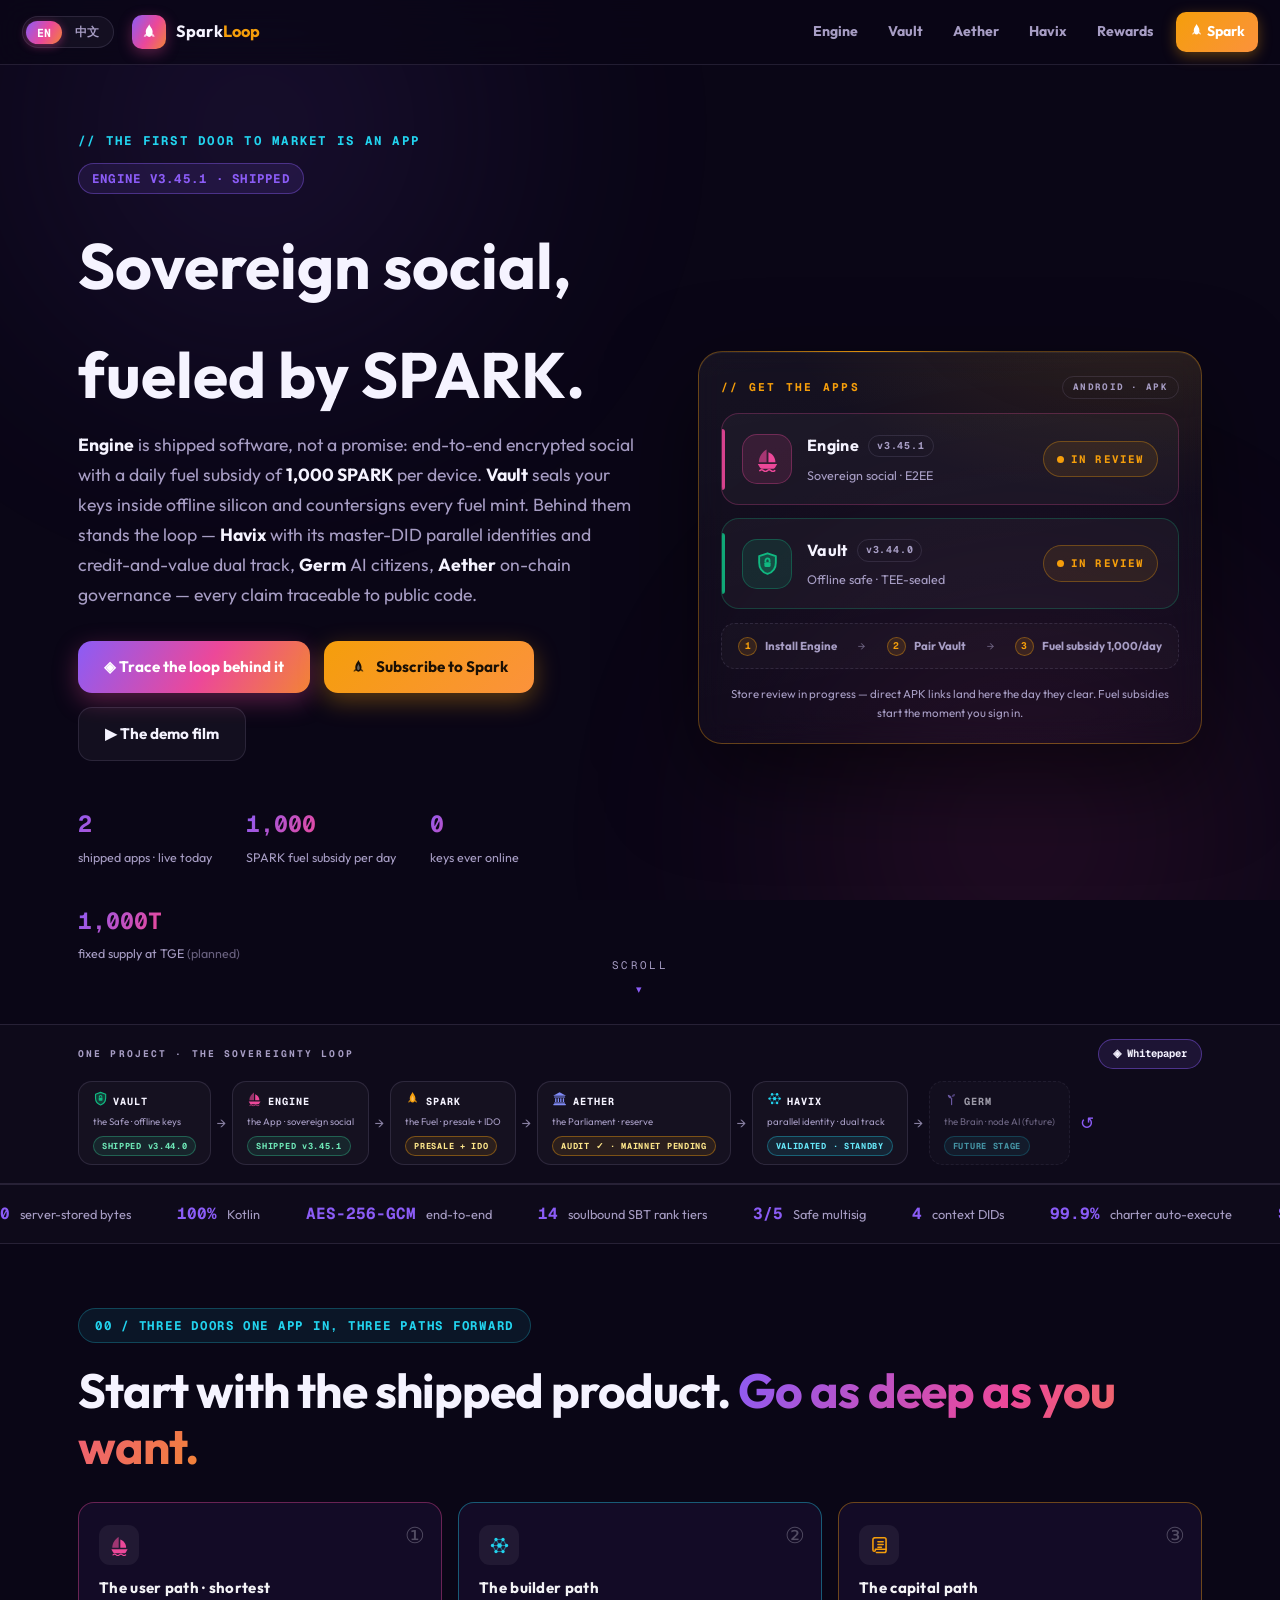
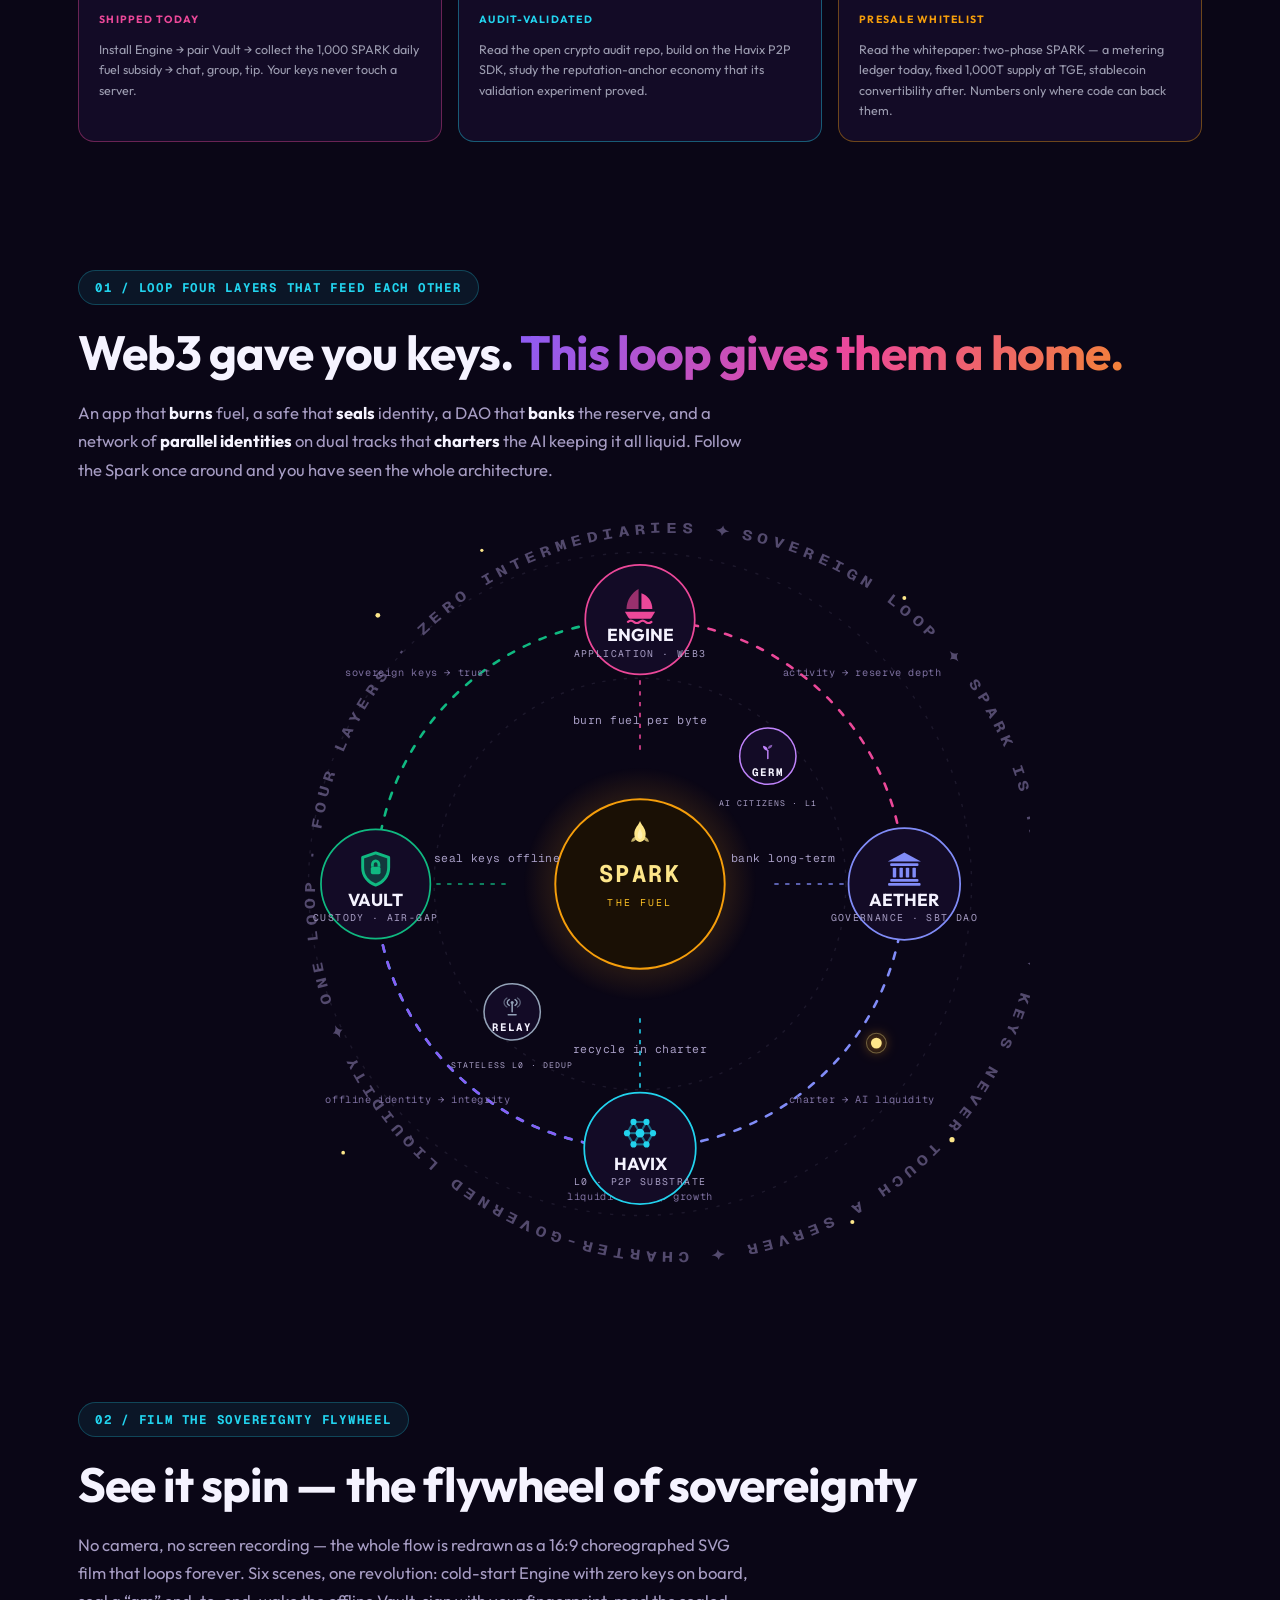
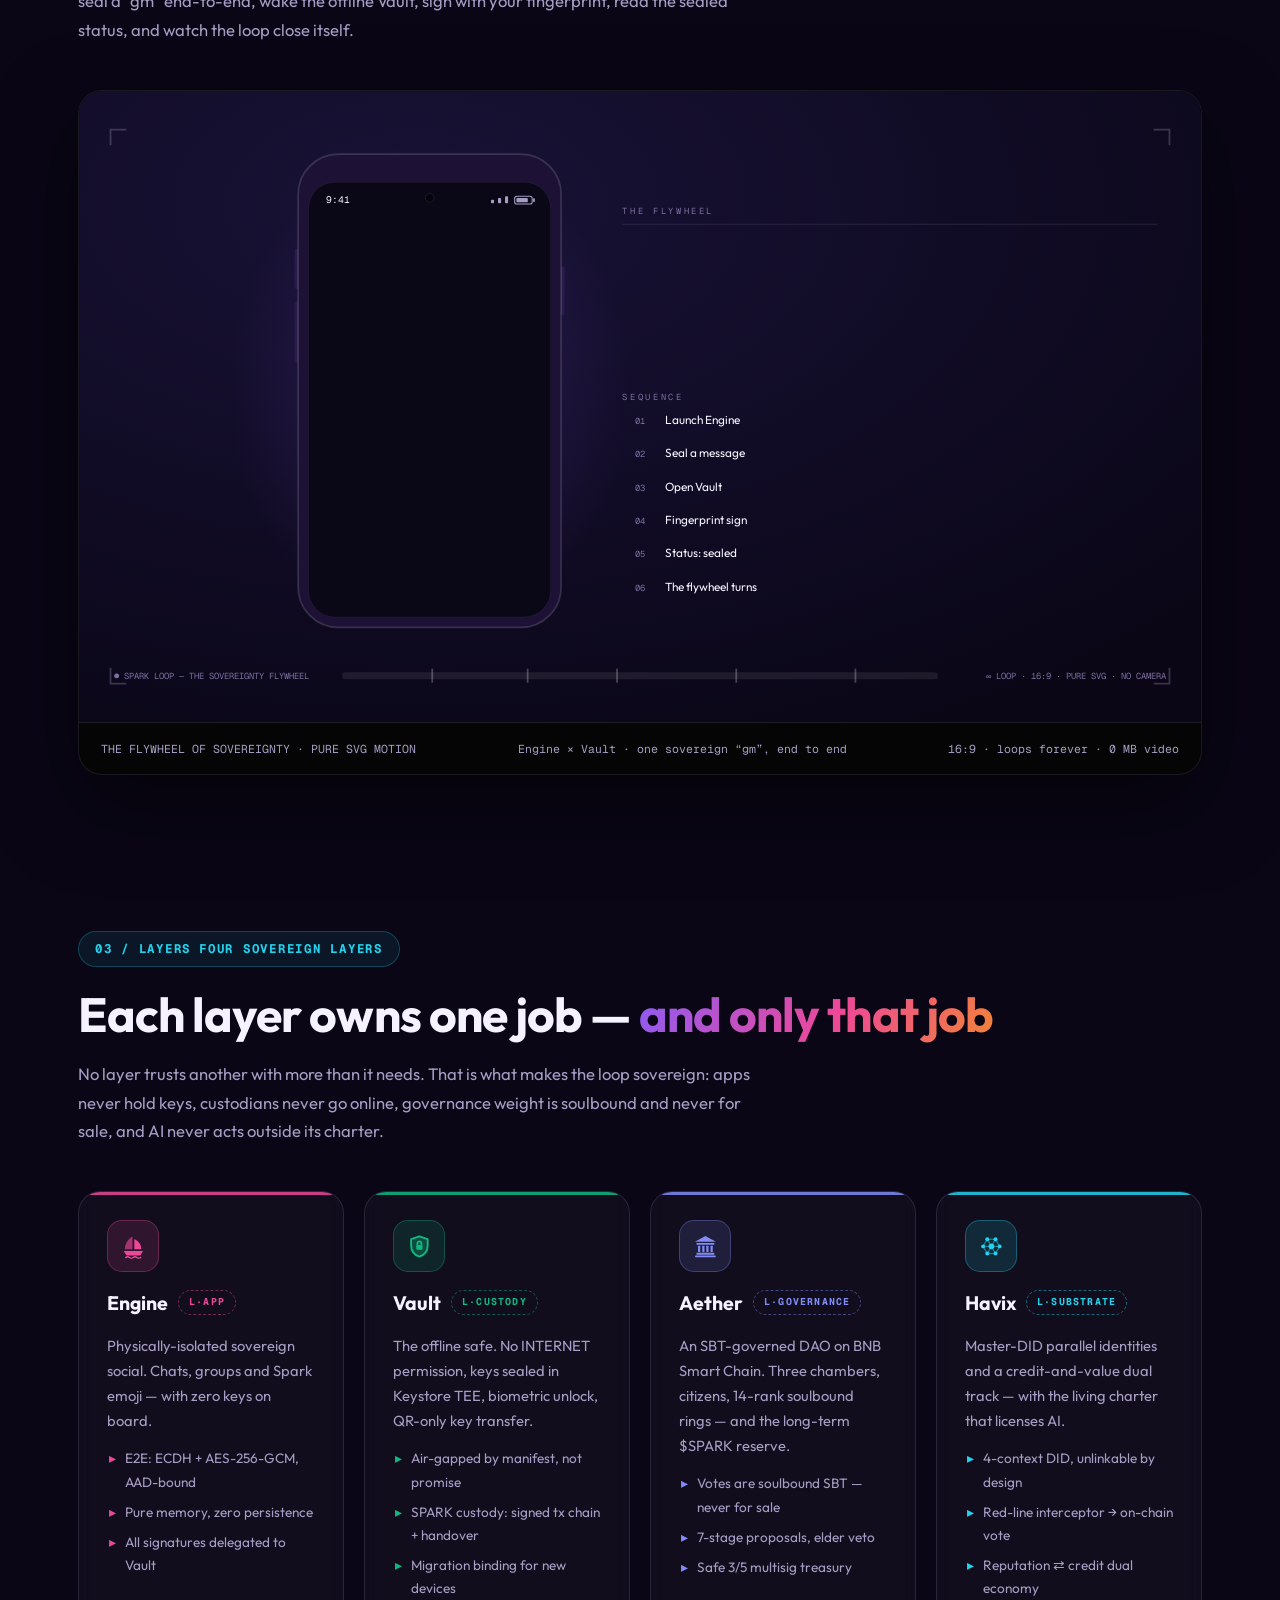
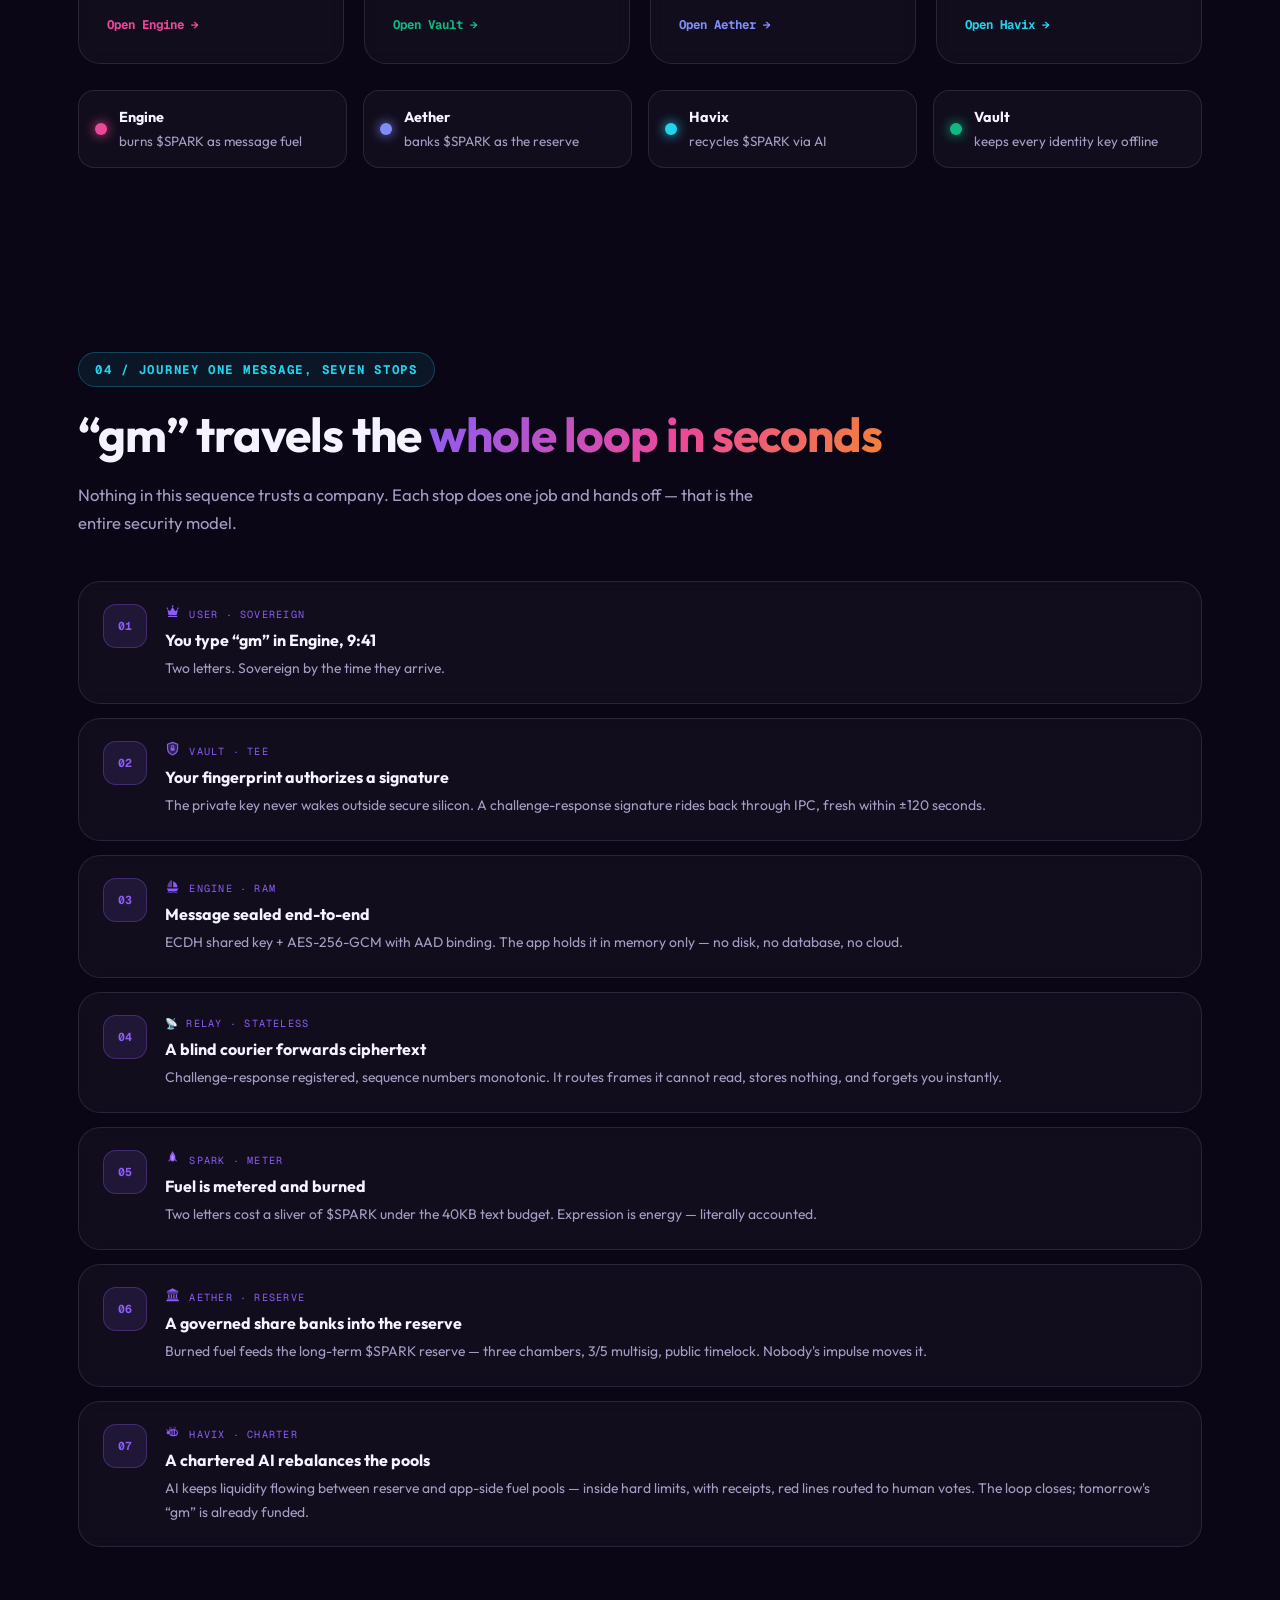
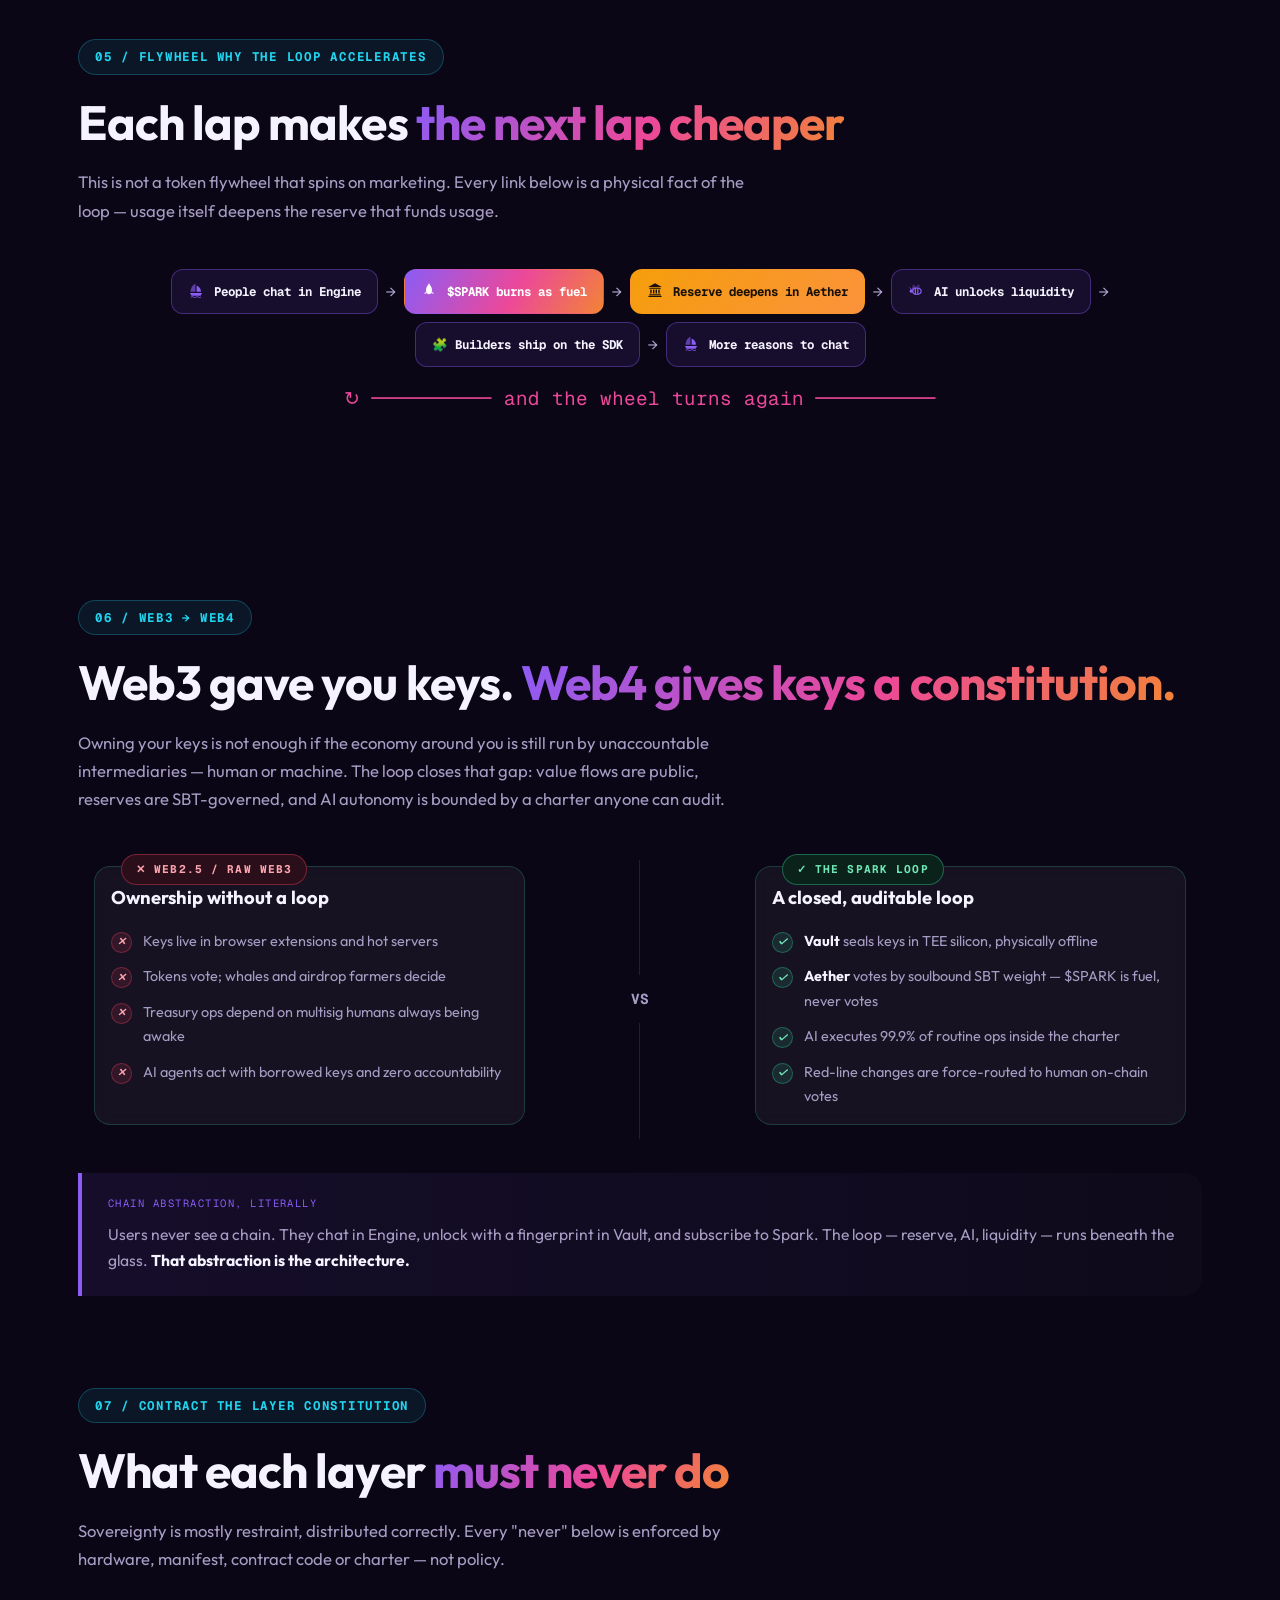
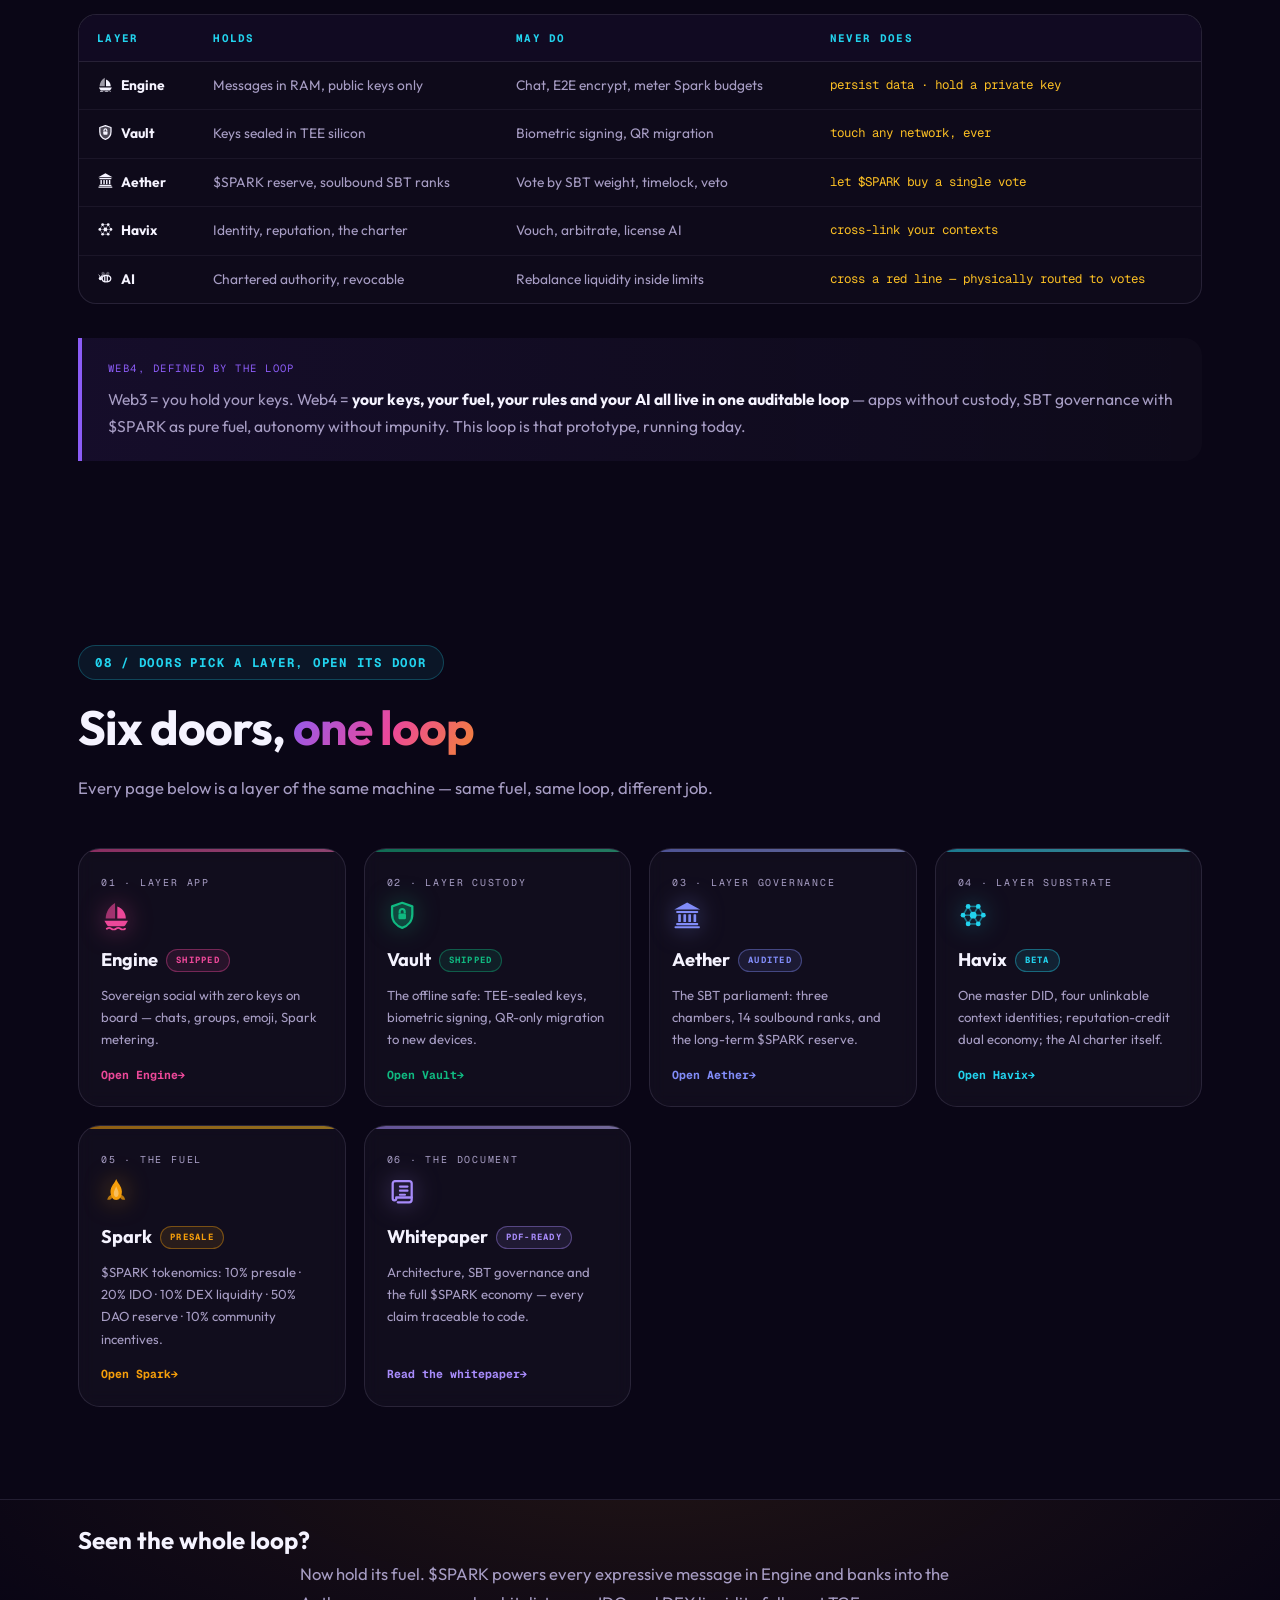
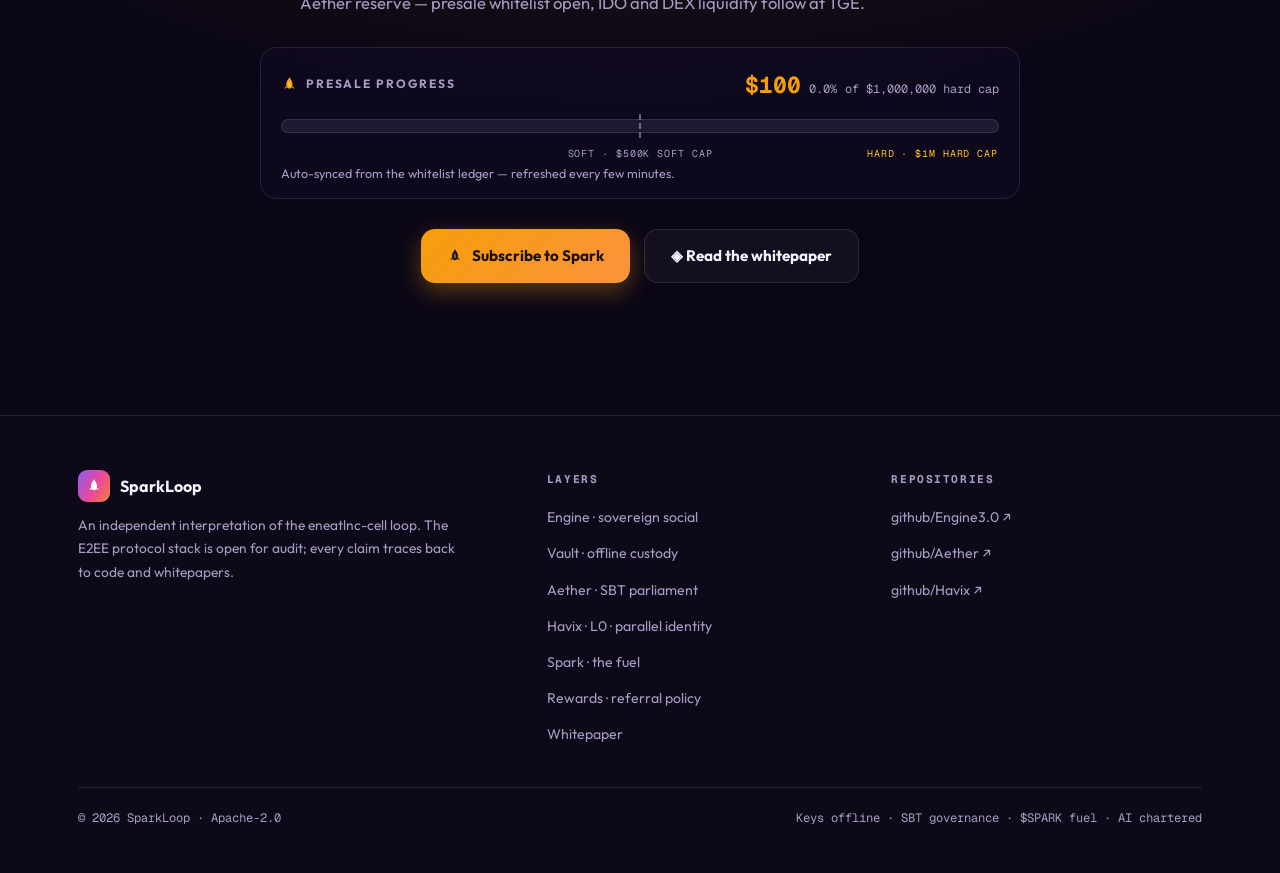
==== commit 8a7992db: "CANON 专业化重写 + 全站术语统一（Vault=保险箱 / 燃料补贴 1000SPARK/天 / Havix=主DID衍生平行身份·信用与价值双轨 / 废止 App A·B） - CANON.m" ====
--- a/index.html
+++ b/index.html
@@ -4,22 +4,22 @@
 <head>
 <meta charset="UTF-8">
 <meta name="viewport" content="width=device-width, initial-scale=1.0">
-<title>Spark Loop — The Web4 Sovereignty Circuit</title>
-<meta name="description" content="One self-sustaining circuit: Engine chats online, Vault keeps keys offline, Aether banks the $SPARK reserve under SBT governance, and Havix charters the AI that keeps it liquid. The E2EE protocol stack is open for audit. A working Web4 prototype.">
+<title>Spark Loop — The Web4 Sovereignty Loop</title>
+<meta name="description" content="One self-sustaining loop: Engine chats online, Vault keeps keys offline, Aether banks the $SPARK reserve under SBT governance, and Havix charters the AI that keeps it liquid. The E2EE protocol stack is open for audit. A working Web4 prototype.">
 <link rel="icon" type="image/svg+xml" href="assets/favicon.svg">
 <!-- canonical + social card — replace the host when moving to a custom domain -->
 <link rel="canonical" href="https://eneatlnc-cell.github.io/Spark/">
 <meta property="og:type" content="website">
-<meta property="og:title" content="Spark Loop — The Web4 Sovereignty Circuit">
-<meta property="og:description" content="One self-sustaining circuit: Engine chats online, Vault keeps keys offline, Aether banks the $SPARK reserve under SBT governance, and Havix charters the AI that keeps it liquid. The E2EE protocol stack is open for audit. A working Web4 prototype.">
+<meta property="og:title" content="Spark Loop — The Web4 Sovereignty Loop">
+<meta property="og:description" content="One self-sustaining loop: Engine chats online, Vault keeps keys offline, Aether banks the $SPARK reserve under SBT governance, and Havix charters the AI that keeps it liquid. The E2EE protocol stack is open for audit. A working Web4 prototype.">
 <meta property="og:url" content="https://eneatlnc-cell.github.io/Spark/">
 <meta property="og:image" content="https://eneatlnc-cell.github.io/Spark/assets/og-card.jpg">
 <meta property="og:image:width" content="1200">
 <meta property="og:image:height" content="630">
 <meta property="og:image:alt" content="Spark Loop — one loop, four layers, zero intermediaries. $SPARK is the fuel.">
 <meta name="twitter:card" content="summary_large_image">
-<meta name="twitter:title" content="Spark Loop — The Web4 Sovereignty Circuit">
-<meta name="twitter:description" content="One self-sustaining circuit: Engine chats online, Vault keeps keys offline, Aether banks the $SPARK reserve under SBT governance, and Havix charters the AI that keeps it liquid. The E2EE protocol stack is open for audit. A working Web4 prototype.">
+<meta name="twitter:title" content="Spark Loop — The Web4 Sovereignty Loop">
+<meta name="twitter:description" content="One self-sustaining loop: Engine chats online, Vault keeps keys offline, Aether banks the $SPARK reserve under SBT governance, and Havix charters the AI that keeps it liquid. The E2EE protocol stack is open for audit. A working Web4 prototype.">
 <meta name="twitter:image" content="https://eneatlnc-cell.github.io/Spark/assets/og-card.jpg">
 <link rel="stylesheet" href="assets/site.css">
 <style>
@@ -55,7 +55,7 @@
 /* ============ film ============ */
 .film-wrap svg { display: block; width: 100%; height: auto; background: #0A0616; }
 
-/* ============ big circuit loop — perfect circle, badge ring, comet ============ */
+/* ============ big loop — perfect circle, badge ring, comet ============ */
 .big-loop { margin-top: 10px; }
 .big-loop svg { width: 100%; height: auto; aspect-ratio: 1 / 1; max-width: 780px; margin: 0 auto; display: block; }
 .big-loop .orbitbg { fill: none; stroke: rgba(167,157,196,0.12); stroke-width: 1.3; }
@@ -122,26 +122,26 @@
     <!-- left: the claim -->
     <div class="gh-main">
       <div class="hero-kicker">
-        <span>// THE FIRST DOOR TO MARKET IS AN APP</span>
+        <span class="en">// THE FIRST DOOR TO MARKET IS AN APP</span><span class="zh">// 通往市场的第一道门是一个 App</span>
         <span class="chip-layer"><span class="en">ENGINE v3.45.1 · SHIPPED</span><span class="zh">Engine v3.45.1 · 已交付</span></span>
       </div>
       <h1>
         <span class="en">Sovereign social,</span>
-        <span class="zh">主权的社交，</span><br>
+        <span class="zh">主权社交，</span><br>
         <span class="grad"><span class="en">fueled by SPARK.</span><span class="zh">由 SPARK 驱动。</span></span>
       </h1>
       <p class="hero-desc">
-        <span class="en"><strong>Engine</strong> is shipped software, not a promise: end-to-end encrypted social with a daily grant of <strong>1,000 SPARK</strong> per device. <strong>Vault</strong> seals your keys inside offline silicon and countersigns every fuel mint. Behind them stands the loop — <strong>Havix</strong> P2P bedrock, <strong>Germ</strong> AI citizens, <strong>Aether</strong> on-chain governance — every claim traceable to public code.</span>
-        <span class="zh"><strong>Engine</strong> 是已交付的软件，不是承诺：端到端加密社交，每台设备每日领取 <strong>1000 SPARK</strong> 燃料。<strong>Vault</strong> 把密钥封进离线芯片，为每一次燃料铸造联署。它们背后是整条回路——<strong>Havix</strong> P2P 基座、<strong>Germ</strong> AI 公民、<strong>Aether</strong> 链上治理——每一句论断都能回溯到公开代码。</span>
+        <span class="en"><strong>Engine</strong> is shipped software, not a promise: end-to-end encrypted social with a daily fuel subsidy of <strong>1,000 SPARK</strong> per device. <strong>Vault</strong> seals your keys inside offline silicon and countersigns every fuel mint. Behind them stands the loop — <strong>Havix</strong> with its master-DID parallel identities and credit-and-value dual track, <strong>Germ</strong> AI citizens, <strong>Aether</strong> on-chain governance — every claim traceable to public code.</span>
+        <span class="zh"><strong>Engine</strong> 已交付上线，而非一纸承诺：端到端加密社交，每台设备每日领取 <strong>1000 SPARK</strong> 燃料补贴。<strong>Vault</strong> 将私钥封存于离线芯片，每一笔燃料铸造都由它联署。支撑这一切的，是完整的<strong>回路</strong>——<strong>Havix</strong> 主 DID 衍生的平行身份与信用-价值双轨、<strong>Germ</strong> AI 公民、<strong>Aether</strong> 链上治理——每一项论断均可回溯至公开代码。</span>
       </p>
       <div class="hero-actions">
-        <a class="btn btn-primary" href="#circuit"><span class="en">◈ Trace the loop behind it</span><span class="zh">◈ 追踪它背后的回路</span></a>
+        <a class="btn btn-primary" href="#circuit"><span class="en">◈ Trace the loop behind it</span><span class="zh">◈ 追溯背后的回路</span></a>
         <a class="btn btn-amber" href="spark.html#subscribe"><i data-ic="flame"></i> <span class="en">Subscribe to Spark</span><span class="zh">认购 Spark</span></a>
         <a class="btn btn-ghost" href="#film"><span class="en">▶ The demo film</span><span class="zh">▶ 演示影片</span></a>
       </div>
       <div class="hero-stats">
-        <div class="hs"><b>2</b><span class="en">shipped apps, today</span><span class="zh">已上线 App</span></div>
-        <div class="hs"><b>1,000</b><span class="en">SPARK granted per day</span><span class="zh">每日发放 SPARK</span></div>
+        <div class="hs"><b>2</b><span class="en">shipped apps · live today</span><span class="zh">款已上线 App</span></div>
+        <div class="hs"><b>1,000</b><span class="en">SPARK fuel subsidy per day</span><span class="zh">SPARK 每日燃料补贴</span></div>
         <div class="hs"><b>0</b><span class="en">keys ever online</span><span class="zh">私钥永久离线</span></div>
         <div class="hs"><b>1,000T</b><span class="en">fixed supply at TGE <span style="opacity:.6">(planned)</span></span><span class="zh">TGE 固定总量（规划中）</span></div>
       </div>
@@ -162,10 +162,10 @@
         <span class="dl-arr">→</span>
         <span class="dl-step"><b>2</b><span class="en">Pair Vault</span><span class="zh">配对 Vault</span></span>
         <span class="dl-arr">→</span>
-        <span class="dl-step"><b>3</b><span class="en">Claim 1,000/day</span><span class="zh">日领 1000</span></span>
+        <span class="dl-step"><b>3</b><span class="en">Fuel subsidy 1,000/day</span><span class="zh">燃料补贴 1000/天</span></span>
       </div>
       <p class="dl-note">
-        <span class="en">Store review in progress — direct APK links land here the day they clear. Fuel grants start the moment you sign in.</span>
+        <span class="en">Store review in progress — direct APK links land here the day they clear. Fuel subsidies start the moment you sign in.</span>
         <span class="zh">应用商店审核中——直链将在过审当天上线。登录即开始每日领取燃料。</span>
       </p>
     </aside>
@@ -207,14 +207,14 @@
         <span class="p-ic"><i data-ic="ship"></i></span>
         <b><span class="en">The user path · shortest</span><span class="zh">用户路 · 最短</span></b>
         <span class="p-st"><span class="en">SHIPPED TODAY</span><span class="zh">今天就能走</span></span>
-        <p><span class="en">Install Engine → pair Vault → collect 1,000 SPARK daily → chat, group, tip. Your keys never touch a server.</span><span class="zh">装 Engine → 配 Vault → 每日领 1000 SPARK → 聊天、建群、打赏。你的密钥永不触网。</span></p>
+        <p><span class="en">Install Engine → pair Vault → collect the 1,000 SPARK daily fuel subsidy → chat, group, tip. Your keys never touch a server.</span><span class="zh">装 Engine → 配 Vault → 每日领取 1000 SPARK 燃料补贴 → 聊天、建群、打赏。你的密钥永不触网。</span></p>
       </a>
       <a class="path p-builder" href="havix.html">
         <span class="p-num">②</span>
         <span class="p-ic"><i data-ic="mesh"></i></span>
         <b><span class="en">The builder path</span><span class="zh">建设者路</span></b>
         <span class="p-st"><span class="en">AUDIT-VALIDATED</span><span class="zh">审计已验证</span></span>
-        <p><span class="en">Read the open crypto audit repo, build on the Havix P2P SDK, study the reputation-anchor economy its validation experiment proved out.</span><span class="zh">读公开加密审计库，基于 Havix P2P SDK 开发，研究验证实验跑通的信誉锚定经济。</span></p>
+        <p><span class="en">Read the open crypto audit repo, build on the Havix P2P SDK, study the reputation-anchor economy that its validation experiment proved.</span><span class="zh">阅读公开的密码学审计仓库，基于 Havix P2P SDK 开发，研究验证实验跑通的信誉锚定经济。</span></p>
       </a>
       <a class="path p-capital" href="whitepaper.html">
         <span class="p-num">③</span>
@@ -227,19 +227,19 @@
   </div>
 </section>
 
-<!-- ============ 01 · CIRCUIT ============ -->
+<!-- ============ 01 · LOOP ============ -->
 <section id="circuit" class="tight">
   <div class="container">
     <div class="reveal">
-      <span class="section-tag">01 / CIRCUIT <span class="en">FOUR LAYERS THAT FEED EACH OTHER</span><span class="zh">互相喂养的四层结构</span></span>
-      <h2 class="section-title"><span class="en">Web3 gave you keys.</span><span class="zh">Web3 给了你钥匙。</span> <span class="grad"><span class="en">This loop gives them a circuit.</span><span class="zh">这条回路给钥匙一个归宿。</span></span></h2>
+      <span class="section-tag">01 / LOOP <span class="en">FOUR LAYERS THAT FEED EACH OTHER</span><span class="zh">层层互哺的四层结构</span></span>
+      <h2 class="section-title"><span class="en">Web3 gave you keys.</span><span class="zh">Web3 给了你钥匙。</span> <span class="grad"><span class="en">This loop gives them a home.</span><span class="zh">这条回路给钥匙一个归宿。</span></span></h2>
       <p class="section-sub">
-        <span class="en">An app that <strong>burns</strong> fuel, a safe that <strong>seals</strong> identity, a DAO that <strong>banks</strong> the reserve, and a substrate that <strong>charters</strong> the AI keeping it all liquid. Follow the Spark once around and you have seen the whole architecture.</span>
-        <span class="zh">一个<strong>燃烧</strong>燃料的应用、一个<strong>封存</strong>身份的保险箱、一个<strong>收储</strong>储备的 DAO、一个为维持流动性而给 AI <strong>发照</strong>的基底。让 Spark 绕一圈，你就看完了整个架构。</span>
+        <span class="en">An app that <strong>burns</strong> fuel, a safe that <strong>seals</strong> identity, a DAO that <strong>banks</strong> the reserve, and a network of <strong>parallel identities</strong> on dual tracks that <strong>charters</strong> the AI keeping it all liquid. Follow the Spark once around and you have seen the whole architecture.</span>
+        <span class="zh">一个<strong>燃烧</strong>燃料的应用、一个<strong>封存</strong>身份的保险箱、一个<strong>托底</strong>储备的 DAO、一个以主 DID 衍生平行身份与信用-价值双轨、为 AI <strong>颁发执照</strong>的网络。让 Spark 绕一圈，你就看完了整个架构。</span>
       </p>
     </div>
     <div class="big-loop reveal">
-      <svg viewBox="0 0 720 720" role="img" aria-label="The Spark Loop circuit diagram: Engine, Vault, Aether and Havix orbit SPARK, with Germ AI citizens and the relay layer as satellites">
+      <svg viewBox="0 0 720 720" role="img" aria-label="The Spark Loop architecture diagram: Engine, Vault, Aether and Havix orbit SPARK, with Germ AI citizens and the relay layer as satellites">
         <defs>
           <linearGradient id="lg1" x1="0%" y1="0%" x2="100%" y2="100%">
             <stop offset="0%" stop-color="#8B5CF6"/><stop offset="55%" stop-color="#EC4899"/><stop offset="100%" stop-color="#F59E0B"/>
@@ -264,7 +264,7 @@
         <g opacity="0.9">
           <animateTransform attributeName="transform" type="rotate" from="0 360 360" to="360 360 360" dur="90s" repeatCount="indefinite"/>
           <text class="ringtext" textLength="2080" lengthAdjust="spacingAndGlyphs">
-            <textPath href="#badgeRing" xlink:href="#badgeRing">SOVEREIGN CIRCUIT ✦ SPARK IS THE FUEL ✦ KEYS NEVER TOUCH A SERVER ✦ CHARTER-GOVERNED LIQUIDITY ✦ ONE LOOP · FOUR LAYERS · ZERO INTERMEDIARIES ✦ </textPath>
+            <textPath href="#badgeRing" xlink:href="#badgeRing">SOVEREIGN LOOP ✦ SPARK IS THE FUEL ✦ KEYS NEVER TOUCH A SERVER ✦ CHARTER-GOVERNED LIQUIDITY ✦ ONE LOOP · FOUR LAYERS · ZERO INTERMEDIARIES ✦ </textPath>
           </text>
         </g>
 
@@ -361,7 +361,7 @@
           </circle>
           <use href="#ic-mesh" xlink:href="#ic-mesh" x="342" y="572" width="36" height="36" style="color:#22D3EE"/>
           <text class="nname" x="360" y="624">HAVIX</text>
-          <text class="nrole" x="360" y="638">L0 · CHARTERED AI</text>
+          <text class="nrole" x="360" y="638">L0 · P2P SUBSTRATE</text>
         </a>
         <a class="node-g" href="vault.html">
           <circle class="node-c" cx="116" cy="360" r="50" style="--nc:#10B981">
@@ -380,11 +380,11 @@
 <section id="film" class="tight">
   <div class="container">
     <div class="reveal">
-      <span class="section-tag">02 / FILM <span class="en">THE SOVEREIGNTY FLYWHEEL</span><span class="zh">主权的飞轮</span></span>
-      <h2 class="section-title"><span class="en">See it spin — the flywheel of sovereignty</span><span class="zh">看它转动 —— 主权的飞轮</span></h2>
+      <span class="section-tag">02 / FILM <span class="en">THE SOVEREIGNTY FLYWHEEL</span><span class="zh">主权飞轮</span></span>
+      <h2 class="section-title"><span class="en">See it spin — the flywheel of sovereignty</span><span class="zh">看它转动 —— 主权飞轮</span></h2>
       <p class="section-sub">
-        <span class="en">No camera, no screen recording — the whole flow is redrawn as a choreographed SVG film in 16:9 that loops forever. Six scenes, one revolution: cold-start Engine with zero keys on board, seal a “gm” end-to-end, wake the offline Vault, sign with your fingerprint, read the sealed status, and watch sovereignty close its own loop.</span>
-        <span class="zh">没有摄像机，也没有录屏 —— 整个流程被重绘为 16:9 的编排式 SVG 影片，循环不止。六幕一轮回：零私钥冷启动 Engine、端到端封装一句 “gm”、唤醒离线的 Vault、以指纹签名、读取封存状态，最后看主权亲手闭合自己的回路。</span>
+        <span class="en">No camera, no screen recording — the whole flow is redrawn as a 16:9 choreographed SVG film that loops forever. Six scenes, one revolution: cold-start Engine with zero keys on board, seal a “gm” end-to-end, wake the offline Vault, sign with your fingerprint, read the sealed status, and watch the loop close itself.</span>
+        <span class="zh">没有摄像机，也没有录屏 —— 整条流程重新绘制成一部 16:9、循环播放的 SVG 影片。六幕一轮回：零私钥冷启动 Engine、端到端封装一句 “gm”、唤醒离线的 Vault、以指纹签名、读取封存状态，最后看整条回路自行闭合。</span>
       </p>
     </div>
     <div class="film-wrap reveal">
@@ -569,7 +569,7 @@
             <text x="310" y="163" font-size="13" font-weight="700" fill="#F5F3FF">Alice</text>
             <text x="310" y="179" font-size="9" fill="#34D399" class="mono">fp e7:21…8d ✓</text>
             <use href="#ic-shield" xlink:href="#ic-shield" x="505" y="160" width="16" height="16" style="color:#10B981"/>
-            <text class="dmSeqNote" x="400" y="548" font-size="8.5" fill="#A79DC4" text-anchor="middle" class="mono">AES-256-GCM · AAD BOUND · RAM ONLY</text>
+            <text class="dmSeqNote mono" x="400" y="548" font-size="8.5" fill="#A79DC4" text-anchor="middle">AES-256-GCM · AAD BOUND · RAM ONLY</text>
             <g class="dmMsg dmM1"><rect x="276" y="214" width="132" height="32" rx="12" fill="#241B3F"/><text x="290" y="234" font-size="11" fill="#E9E4F7">morning ☀️</text></g>
             <g class="dmMsg dmM2"><rect x="404" y="262" width="106" height="32" rx="12" fill="url(#dmPink)"/><text x="418" y="282" font-size="11" fill="#fff">gm! 😌</text></g>
             <g class="dmTyping">
@@ -628,7 +628,7 @@
             <rect x="298" y="192" width="34" height="34" rx="10" fill="url(#dmPink)"/>
             <use href="#ic-ship" xlink:href="#ic-ship" x="305" y="197" width="20" height="20" style="color:#fff"/>
             <text x="344" y="208" font-size="13" font-weight="700" fill="#F5F3FF">Engine</text>
-            <text x="344" y="224" font-size="9" fill="#7C6F9E" class="mono">guarded key</text>
+            <text x="344" y="224" font-size="9" fill="#7C6F9E" class="mono">sealed key</text>
             <line x1="298" y1="246" x2="502" y2="246" stroke="rgba(255,255,255,0.08)"/>
             <g class="dmR1"><text x="298" y="274" font-size="9" fill="#7C6F9E" class="mono">fingerprint</text><text x="502" y="274" font-size="10" fill="#F5F3FF" text-anchor="end" class="mono">e7:21:8c:…:4d</text></g>
             <g class="dmR2"><text x="298" y="306" font-size="9" fill="#7C6F9E" class="mono">algorithm</text><text x="502" y="306" font-size="10" fill="#F5F3FF" text-anchor="end" class="mono">ECDSA P-256</text></g>
@@ -673,10 +673,10 @@
         </g>
         <g class="dmWin dmS5">
           <text x="620" y="210" font-size="13" font-weight="700" letter-spacing="2" fill="#34D399" class="mono">05 / SEALED</text>
-          <text class="en" x="620" y="250" font-size="30" font-weight="700" fill="#F5F3FF">Status: guarded</text>
-          <text class="zh" x="620" y="250" font-size="30" font-weight="700" fill="#F5F3FF">状态：受护</text>
-          <text class="en" x="620" y="286" font-size="13.5" fill="#A79DC4">The guarded Engine key, pinned by fingerprint and sealed in hardware.</text>
-          <text class="zh" x="620" y="286" font-size="13.5" fill="#A79DC4">受护的 Engine 密钥：指纹钉死、硬件封存。</text>
+          <text class="en" x="620" y="250" font-size="30" font-weight="700" fill="#F5F3FF">Status: sealed</text>
+          <text class="zh" x="620" y="250" font-size="30" font-weight="700" fill="#F5F3FF">状态：已封存</text>
+          <text class="en" x="620" y="286" font-size="13.5" fill="#A79DC4">The Engine key, pinned by fingerprint and sealed in hardware.</text>
+          <text class="zh" x="620" y="286" font-size="13.5" fill="#A79DC4">Engine 密钥：指纹钉死、硬件封存。</text>
         </g>
         <g class="dmWin dmS6">
           <text x="620" y="210" font-size="13" font-weight="700" letter-spacing="2" fill="#F59E0B" class="mono">06 / LOOP</text>
@@ -694,12 +694,12 @@
         <rect class="dmWin dmS4" x="614" y="473" width="616" height="31" rx="9" fill="rgba(139,92,246,0.12)" stroke="rgba(139,92,246,0.35)"/>
         <rect class="dmWin dmS5" x="614" y="511" width="616" height="31" rx="9" fill="rgba(139,92,246,0.12)" stroke="rgba(139,92,246,0.35)"/>
         <rect class="dmWin dmS6" x="614" y="549" width="616" height="31" rx="9" fill="rgba(139,92,246,0.12)" stroke="rgba(139,92,246,0.35)"/>
-        <text x="634" y="380" font-size="10" fill="#7C6F9E" class="mono">01</text><text x="668" y="380" font-size="13.5" fill="#F5F3FF">Launch Engine</text>
-        <text x="634" y="418" font-size="10" fill="#7C6F9E" class="mono">02</text><text x="668" y="418" font-size="13.5" fill="#F5F3FF">Seal a message</text>
-        <text x="634" y="456" font-size="10" fill="#7C6F9E" class="mono">03</text><text x="668" y="456" font-size="13.5" fill="#F5F3FF">Open Vault</text>
-        <text x="634" y="494" font-size="10" fill="#7C6F9E" class="mono">04</text><text x="668" y="494" font-size="13.5" fill="#F5F3FF">Fingerprint sign</text>
-        <text x="634" y="532" font-size="10" fill="#7C6F9E" class="mono">05</text><text x="668" y="532" font-size="13.5" fill="#F5F3FF">Status: sealed</text>
-        <text x="634" y="570" font-size="10" fill="#7C6F9E" class="mono">06</text><text x="668" y="570" font-size="13.5" fill="#F5F3FF">The flywheel turns</text>
+        <text x="634" y="380" font-size="10" fill="#7C6F9E" class="mono">01</text><text class="en" x="668" y="380" font-size="13.5" fill="#F5F3FF">Launch Engine</text><text class="zh" x="668" y="380" font-size="13.5" fill="#F5F3FF">启动 Engine</text>
+        <text x="634" y="418" font-size="10" fill="#7C6F9E" class="mono">02</text><text class="en" x="668" y="418" font-size="13.5" fill="#F5F3FF">Seal a message</text><text class="zh" x="668" y="418" font-size="13.5" fill="#F5F3FF">封缄一条消息</text>
+        <text x="634" y="456" font-size="10" fill="#7C6F9E" class="mono">03</text><text class="en" x="668" y="456" font-size="13.5" fill="#F5F3FF">Open Vault</text><text class="zh" x="668" y="456" font-size="13.5" fill="#F5F3FF">打开 Vault</text>
+        <text x="634" y="494" font-size="10" fill="#7C6F9E" class="mono">04</text><text class="en" x="668" y="494" font-size="13.5" fill="#F5F3FF">Fingerprint sign</text><text class="zh" x="668" y="494" font-size="13.5" fill="#F5F3FF">指纹签名</text>
+        <text x="634" y="532" font-size="10" fill="#7C6F9E" class="mono">05</text><text class="en" x="668" y="532" font-size="13.5" fill="#F5F3FF">Status: sealed</text><text class="zh" x="668" y="532" font-size="13.5" fill="#F5F3FF">状态：已封存</text>
+        <text x="634" y="570" font-size="10" fill="#7C6F9E" class="mono">06</text><text class="en" x="668" y="570" font-size="13.5" fill="#F5F3FF">The flywheel turns</text><text class="zh" x="668" y="570" font-size="13.5" fill="#F5F3FF">飞轮转动</text>
 
         <!-- ===== scene 6 · overlay (covers stage) ===== -->
         <g class="dmWin dmS6">
@@ -731,8 +731,8 @@
         <text x="1240" y="671" font-size="10" fill="#7C6F9E" text-anchor="end" class="mono">∞ LOOP · 16:9 · PURE SVG · NO CAMERA</text>
       </svg>
       <div class="film-meta">
-        <span class="en">THE FLYWHEEL OF SOVEREIGNTY · PURE SVG MOTION</span><span class="zh">主权的飞轮 · 纯 SVG 动画</span>
-        <span class="en">Engine × Vault · one sovereign “gm”, end to end</span><span class="zh">Engine × Vault · 一句主权 “gm” 的完整旅程</span>
+        <span class="en">THE FLYWHEEL OF SOVEREIGNTY · PURE SVG MOTION</span><span class="zh">主权飞轮 · 纯 SVG 动画</span>
+        <span class="en">Engine × Vault · one sovereign “gm”, end to end</span><span class="zh">Engine × Vault · 一句 “gm” 的主权之旅</span>
         <span class="en">16:9 · loops forever · 0 MB video</span><span class="zh">16:9 · 永久循环 · 0 MB 视频</span>
       </div>
     </div>
@@ -791,7 +791,7 @@
       <div class="glass layer-card reveal" style="--lc:#22D3EE">
         <div class="lc-icon"><i data-ic="mesh"></i></div>
         <h3>Havix <span class="lc-tag">L·SUBSTRATE</span></h3>
-        <p><span class="en">The L0 peer-to-peer substrate. It carries identity and credit between layers — and licenses AI via a living charter.</span><span class="zh">L0 对等网络基底。在层与层之间承载身份与信用 —— 并以活宪章为 AI 发执照。</span></p>
+        <p><span class="en">Master-DID parallel identities and a credit-and-value dual track — with the living charter that licenses AI.</span><span class="zh">主 DID 衍生的平行身份，信用与价值双轨 —— 并以活宪章为 AI 颁发执照。</span></p>
         <ul>
           <li><span class="en">4-context DID, unlinkable by design</span><span class="zh">四情境 DID，设计上不可关联</span></li>
           <li><span class="en">Red-line interceptor → on-chain vote</span><span class="zh">红线拦截器 → 链上投票</span></li>
@@ -815,7 +815,7 @@
   <div class="container">
     <div class="reveal">
       <span class="section-tag">04 / JOURNEY <span class="en">ONE MESSAGE, SEVEN STOPS</span><span class="zh">一条消息，七站</span></span>
-      <h2 class="section-title"><span class="en">“gm” travels the</span><span class="zh">“gm” 环游</span> <span class="grad"><span class="en">whole circuit in seconds</span><span class="zh">整条回路只需几秒</span></span></h2>
+      <h2 class="section-title"><span class="en">“gm” travels the</span><span class="zh">“gm” 环游</span> <span class="grad"><span class="en">whole loop in seconds</span><span class="zh">整条回路只需几秒</span></span></h2>
       <p class="section-sub">
         <span class="en">Nothing in this sequence trusts a company. Each stop does one job and hands off — that is the entire security model.</span>
         <span class="zh">这个过程中的每一步都不信任任何公司。每一站只做一件事然后交接 —— 这就是全部的安全模型。</span>
@@ -840,7 +840,7 @@
       <span class="section-tag">05 / FLYWHEEL <span class="en">WHY THE LOOP ACCELERATES</span><span class="zh">回路为何自加速</span></span>
       <h2 class="section-title"><span class="en">Each lap makes</span><span class="zh">每跑一圈</span> <span class="grad"><span class="en">the next lap cheaper</span><span class="zh">下一圈就更便宜</span></span></h2>
       <p class="section-sub">
-        <span class="en">This is not a token flywheel that spins on marketing. Every link below is a physical fact of the circuit — usage itself deepens the reserve that funds usage.</span>
+        <span class="en">This is not a token flywheel that spins on marketing. Every link below is a physical fact of the loop — usage itself deepens the reserve that funds usage.</span>
         <span class="zh">这不是靠营销旋转的代币飞轮。下面每一环都是回路的物理事实 —— 使用本身就在加深为使用供能的储备。</span>
       </p>
     </div>
@@ -876,7 +876,7 @@
     <div class="vs-grid">
       <div class="glass vs-card old reveal">
         <span class="vs-badge">✕ WEB2.5 / RAW WEB3</span>
-        <h3><span class="en">Ownership without a circuit</span><span class="zh">有所有权，没有回路</span></h3>
+        <h3><span class="en">Ownership without a loop</span><span class="zh">有所有权，没有回路</span></h3>
         <ul>
           <li><i class="ic">✕</i><span class="en">Keys live in browser extensions and hot servers</span><span class="zh">私钥躺在浏览器插件和热服务器里</span></li>
           <li><i class="ic">✕</i><span class="en">Tokens vote; whales and airdrop farmers decide</span><span class="zh">代币投票，巨鲸与空投农夫说了算</span></li>
@@ -887,7 +887,7 @@
       <div class="vs-mid"><span class="line"></span>VS<span class="line"></span></div>
       <div class="glass vs-card new reveal">
         <span class="vs-badge">✓ THE SPARK LOOP</span>
-        <h3><span class="en">A closed, auditable circuit</span><span class="zh">闭合且可审计的回路</span></h3>
+        <h3><span class="en">A closed, auditable loop</span><span class="zh">闭合且可审计的回路</span></h3>
         <ul>
           <li><i class="ic">✓</i><span class="en"><b>Vault</b> seals keys in TEE silicon, physically offline</span><span class="zh"><b>Vault</b> 把密钥封进 TEE 芯片，物理离线</span></li>
           <li><i class="ic">✓</i><span class="en"><b>Aether</b> votes by soulbound SBT weight — $SPARK is fuel, never votes</span><span class="zh"><b>Aether</b> 以灵魂绑定 SBT 权重表决 —— $SPARK 是燃料，绝不投票</span></li>
@@ -899,7 +899,7 @@
 
     <div class="callout reveal">
       <span class="co-tag"><span class="en">CHAIN ABSTRACTION, LITERALLY</span><span class="zh">字面意义上的链抽象</span></span>
-      <span class="en">Users never see a chain. They chat in Engine, unlock with a fingerprint in Vault, and subscribe to Spark. The circuit — reserve, AI, liquidity — runs beneath the glass. <b>That abstraction is the architecture.</b></span>
+      <span class="en">Users never see a chain. They chat in Engine, unlock with a fingerprint in Vault, and subscribe to Spark. The loop — reserve, AI, liquidity — runs beneath the glass. <b>That abstraction is the architecture.</b></span>
       <span class="zh">用户永远看不见链。他们在 Engine 里聊天，在 Vault 里用指纹解锁，认购 Spark。储备、AI、流动性这条回路全部藏在玻璃之下。<b>这种抽象本身就是架构。</b></span>
     </div>
   </div>
@@ -930,7 +930,7 @@
     </div>
     <div class="callout reveal">
       <span class="co-tag"><span class="en">WEB4, DEFINED BY THE LOOP</span><span class="zh">回路定义的 WEB4</span></span>
-      <span class="en">Web3 = you hold your keys. Web4 = <b>your keys, your fuel, your rules and your AI all live in one auditable circuit</b> — apps without custody, SBT governance with $SPARK as pure fuel, autonomy without impunity. This loop is that prototype, running today.</span>
+      <span class="en">Web3 = you hold your keys. Web4 = <b>your keys, your fuel, your rules and your AI all live in one auditable loop</b> — apps without custody, SBT governance with $SPARK as pure fuel, autonomy without impunity. This loop is that prototype, running today.</span>
       <span class="zh">Web3 = 你持有钥匙。Web4 = <b>你的钥匙、你的燃料、你的规则与你的 AI 生活在同一条可审计的回路里</b> —— 无托管的应用、SBT 治理且 $SPARK 纯作燃料、无豁免的自治。这条回路就是那个原型，今天就在运转。</span>
     </div>
   </div>
@@ -941,7 +941,7 @@
   <div class="container">
     <div class="reveal">
       <span class="section-tag">08 / DOORS <span class="en">PICK A LAYER, OPEN ITS DOOR</span><span class="zh">选一层，推开它的门</span></span>
-      <h2 class="section-title"><span class="en">Six doors,</span><span class="zh">六扇门，</span> <span class="grad"><span class="en">one circuit</span><span class="zh">同一条回路</span></h2>
+      <h2 class="section-title"><span class="en">Six doors,</span><span class="zh">六扇门，</span> <span class="grad"><span class="en">one loop</span><span class="zh">同一条回路</span></h2>
       <p class="section-sub">
         <span class="en">Every page below is a layer of the same machine — same fuel, same loop, different job.</span>
         <span class="zh">下面每一页都是同一台机器的一层 —— 同一燃料、同一回路、不同分工。</span>
@@ -959,7 +959,7 @@
         <span class="d-num">02 · LAYER CUSTODY</span>
         <span class="d-ic"><i data-ic="shield"></i></span>
         <h3>Vault <span class="d-tag"><span class="en">SHIPPED</span><span class="zh">已交付</span></span></h3>
-        <p><span class="en">The offline keybox: TEE-sealed keys, biometric signing, QR-only migration to new devices.</span><span class="zh">离线钥匙盒：TEE 封存密钥、生物识别签名、仅扫码迁移新机。</span></p>
+        <p><span class="en">The offline safe: TEE-sealed keys, biometric signing, QR-only migration to new devices.</span><span class="zh">离线保险箱：TEE 封存密钥、生物识别签名、仅扫码迁移新机。</span></p>
         <span class="d-go"><span class="en">Open Vault</span><span class="zh">进入 Vault</span></span>
       </a>
       <a class="glass door reveal" href="aether.html" style="--d1:#818CF8;--d2:#A5B4FC">
@@ -973,7 +973,7 @@
         <span class="d-num">04 · LAYER SUBSTRATE</span>
         <span class="d-ic"><i data-ic="mesh"></i></span>
         <h3>Havix <span class="d-tag"><span class="en">BETA</span><span class="zh">内测</span></span></h3>
-        <p><span class="en">The L0 mesh: unlinkable 4-context DIDs, reputation-credit economy, the AI charter itself.</span><span class="zh">L0 网状基底：不可关联的四情境 DID、信誉-信用经济、AI 宪章本体。</span></p>
+        <p><span class="en">One master DID, four unlinkable context identities; reputation-credit dual economy; the AI charter itself.</span><span class="zh">一个主 DID 衍生四个不可关联的情境身份；信用-价值双轨经济；AI 宪章本体。</span></p>
         <span class="d-go"><span class="en">Open Havix</span><span class="zh">进入 Havix</span></span>
       </a>
       <a class="glass door reveal" href="spark.html" style="--d1:#F59E0B;--d2:#FBBF24">
@@ -1030,7 +1030,7 @@
     <div class="foot-grid">
       <div>
         <div class="foot-logo"><span class="logo-mark"><i data-ic="flame"></i></span> SparkLoop</div>
-        <p class="foot-desc"><span class="en">An independent interpretation of the eneatlnc-cell circuit. The E2EE protocol stack is open for audit; every claim traces back to code and whitepapers.</span><span class="zh">基于 eneatlnc-cell 回路的独立宣传解读：E2EE 协议栈公开审计，一切事实均可回溯至代码与白皮书。</span></p>
+        <p class="foot-desc"><span class="en">An independent interpretation of the eneatlnc-cell loop. The E2EE protocol stack is open for audit; every claim traces back to code and whitepapers.</span><span class="zh">基于 eneatlnc-cell 回路的独立宣传解读：E2EE 协议栈公开审计，一切事实均可回溯至代码与白皮书。</span></p>
       </div>
       <div>
         <h4><span class="en">Layers</span><span class="zh">分层</span></h4>
@@ -1038,7 +1038,7 @@
           <li><a href="engine.html">Engine · <span class="en">sovereign social</span><span class="zh">主权社交</span></a></li>
           <li><a href="vault.html">Vault · <span class="en">offline custody</span><span class="zh">离线保管</span></a></li>
           <li><a href="aether.html">Aether · <span class="en">SBT parliament</span><span class="zh">SBT 议会</span></a></li>
-          <li><a href="havix.html">Havix · <span class="en">L0 substrate</span><span class="zh">L0 基底</span></a></li>
+          <li><a href="havix.html">Havix · <span class="en">L0 · parallel identity</span><span class="zh">L0 · 平行身份</span></a></li>
           <li><a href="spark.html">Spark · <span class="en">the fuel</span><span class="zh">燃料</span></a></li>
           <li><a href="rewards.html">Rewards · <span class="en">referral policy</span><span class="zh">激励政策</span></a></li>
           <li><a href="whitepaper.html"><span class="en">Whitepaper</span><span class="zh">白皮书</span></a></li>
--- a/assets/site.css
+++ b/assets/site.css
@@ -76,6 +76,8 @@
 .container { max-width: 1180px; margin: 0 auto; padding: 0 28px; }
 section { padding: 92px 0; position: relative; }
 section.tight { padding: 64px 0; }
+/* CTA band — closing call-to-action shared by index / spark / rewards */
+section.cta-band { border-top: 1px solid var(--rule); background: radial-gradient(1100px 380px at 50% -8%, rgba(245,158,11,0.09), transparent 70%); }
 
 /* ============ typography helpers ============ */
 .section-tag {
@@ -549,6 +551,10 @@
 .wl-form input:focus { border-color: var(--amber); box-shadow: 0 0 0 3px rgba(245,158,11,0.12); }
 .wl-form input.bad { border-color: #FB7185; box-shadow: 0 0 0 3px rgba(251,113,133,0.15); animation: shake 0.3s ease; }
 @keyframes shake { 25% { transform: translateX(-4px); } 75% { transform: translateX(4px); } }
+/* v2.8 · referrer code locked by an invite link (?ref=) — readOnly affordance */
+.wl-form input.locked { border-style: dashed; opacity: 0.88; cursor: not-allowed; background: rgba(245,158,11,0.05); }
+.wl-form input.locked:focus { border-color: var(--amber); box-shadow: 0 0 0 3px rgba(245,158,11,0.12); }
+.wl-hint b { color: var(--amber); }
 .wl-hint { font-size: 0.7rem; color: var(--muted); line-height: 1.5; }
 .wl-hint a { color: var(--amber); text-decoration: none; font-weight: 700; }
 .wl-submit { grid-column: 1 / -1; justify-self: start; margin-top: 4px; }
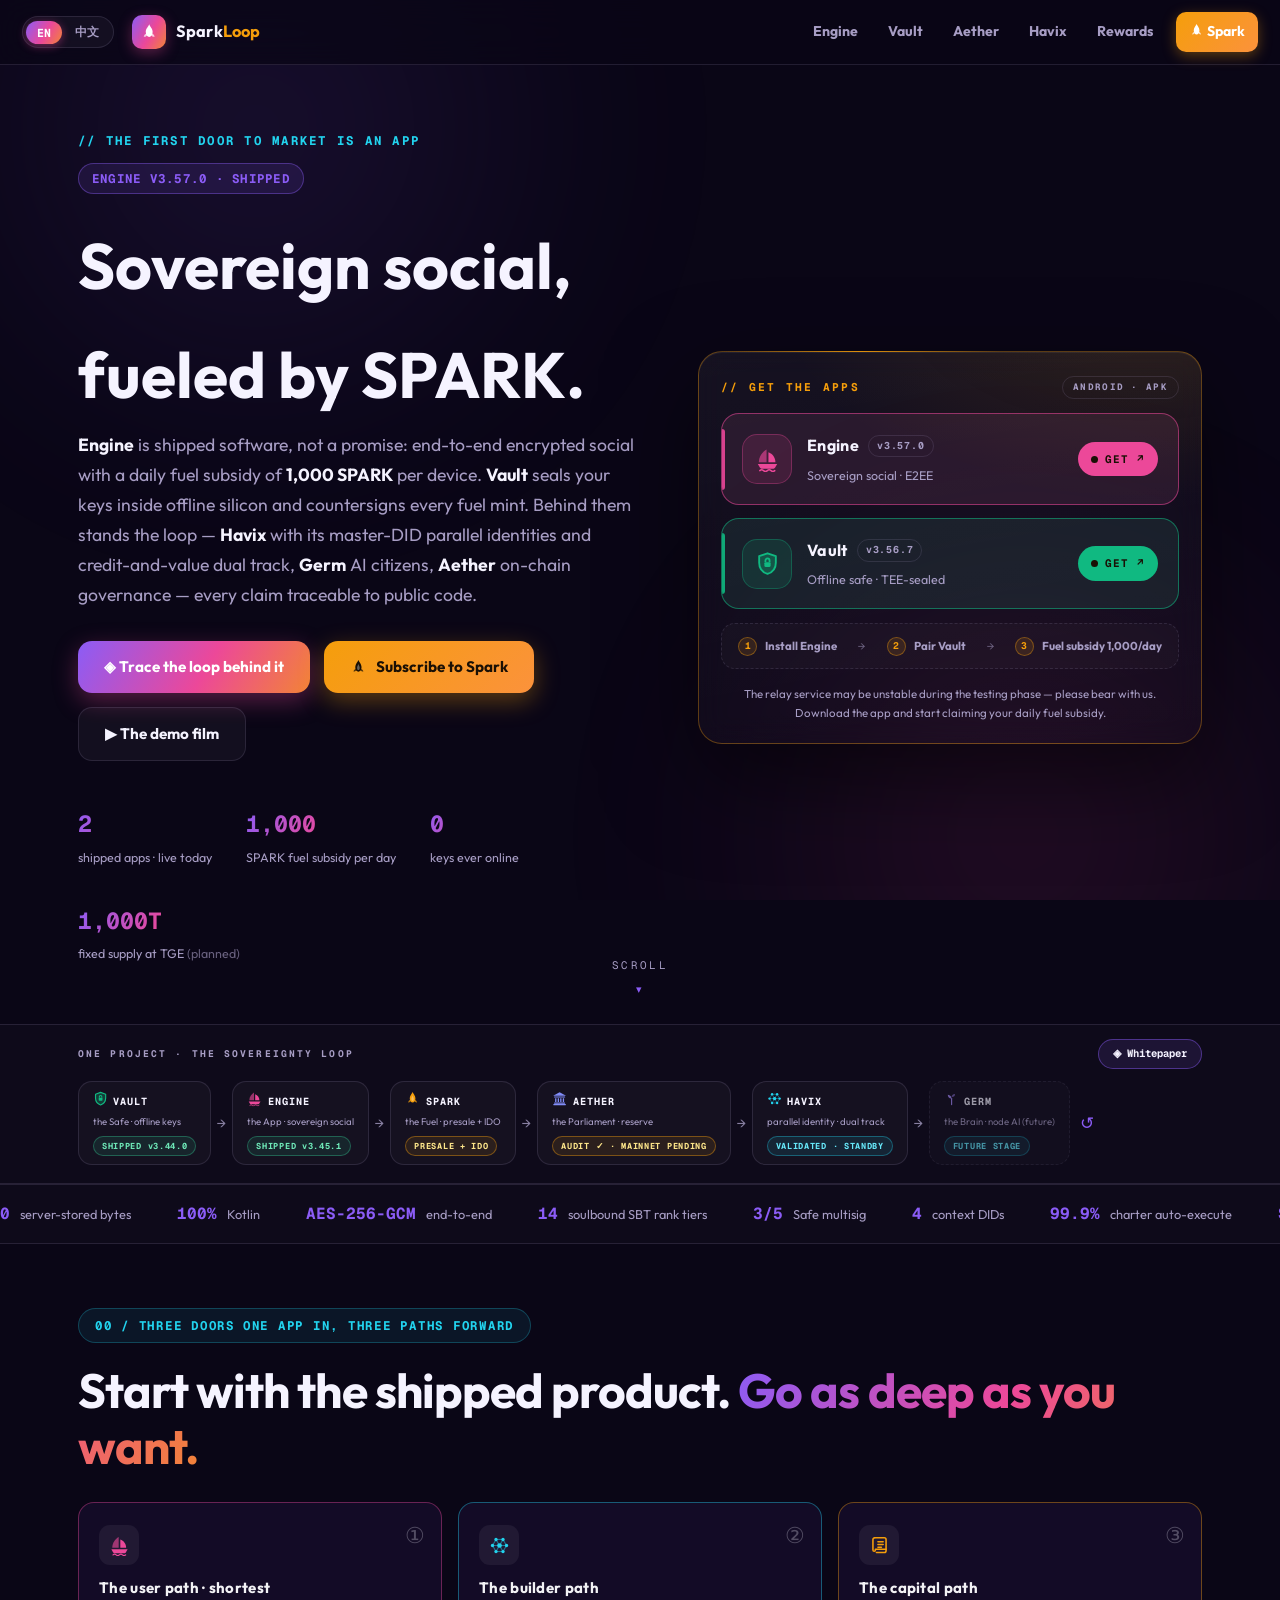
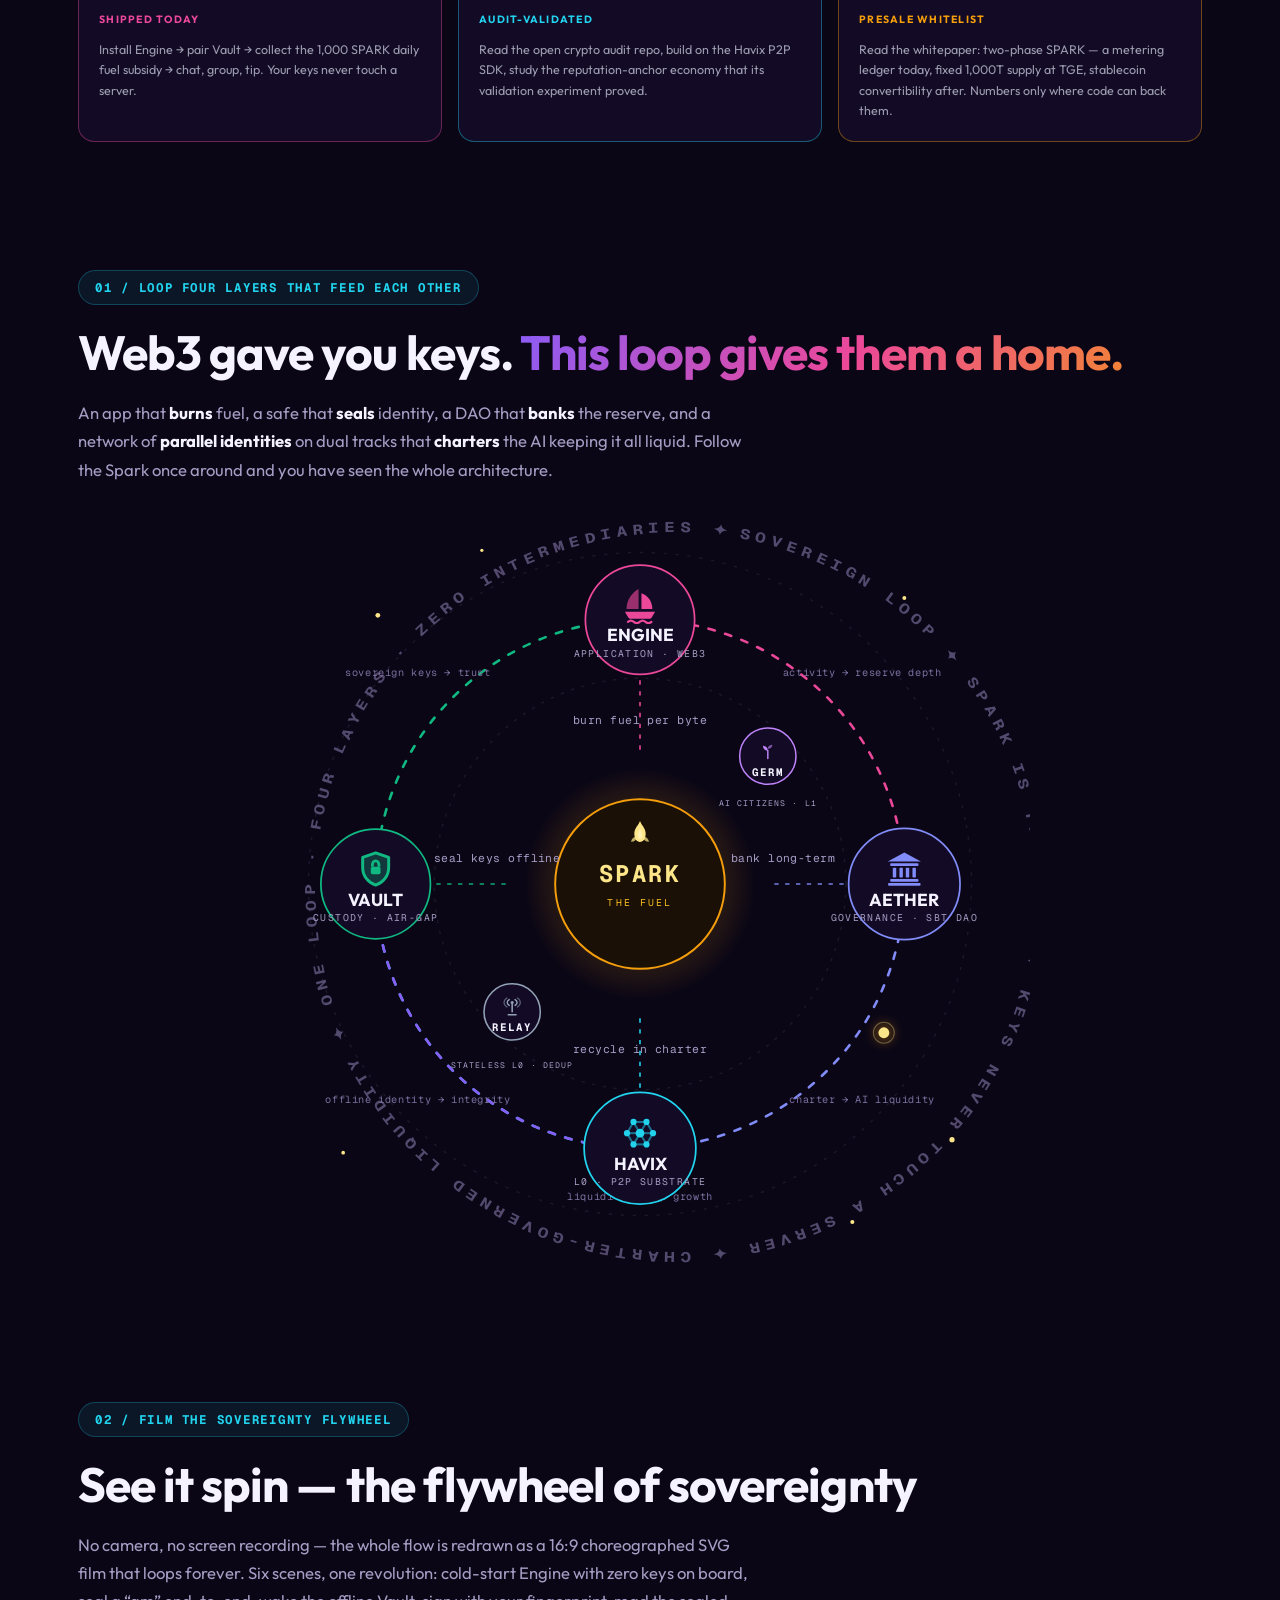
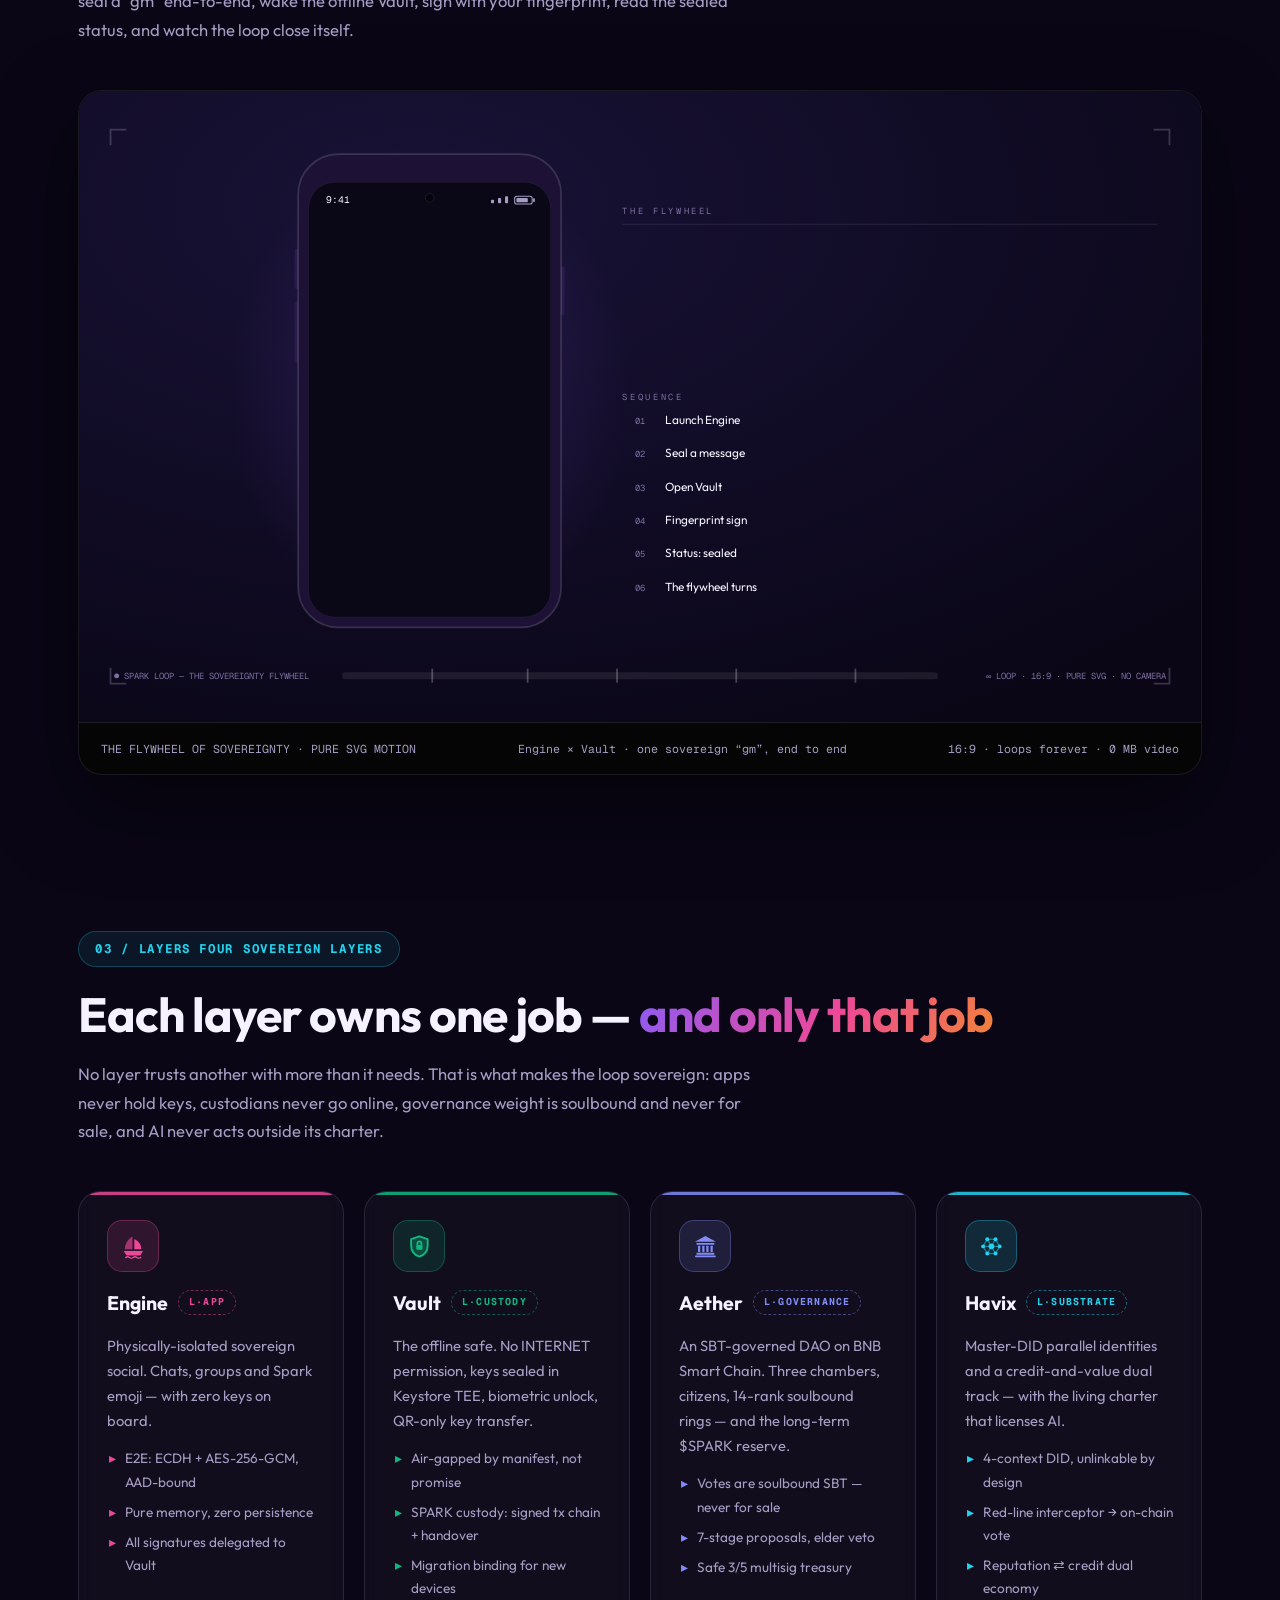
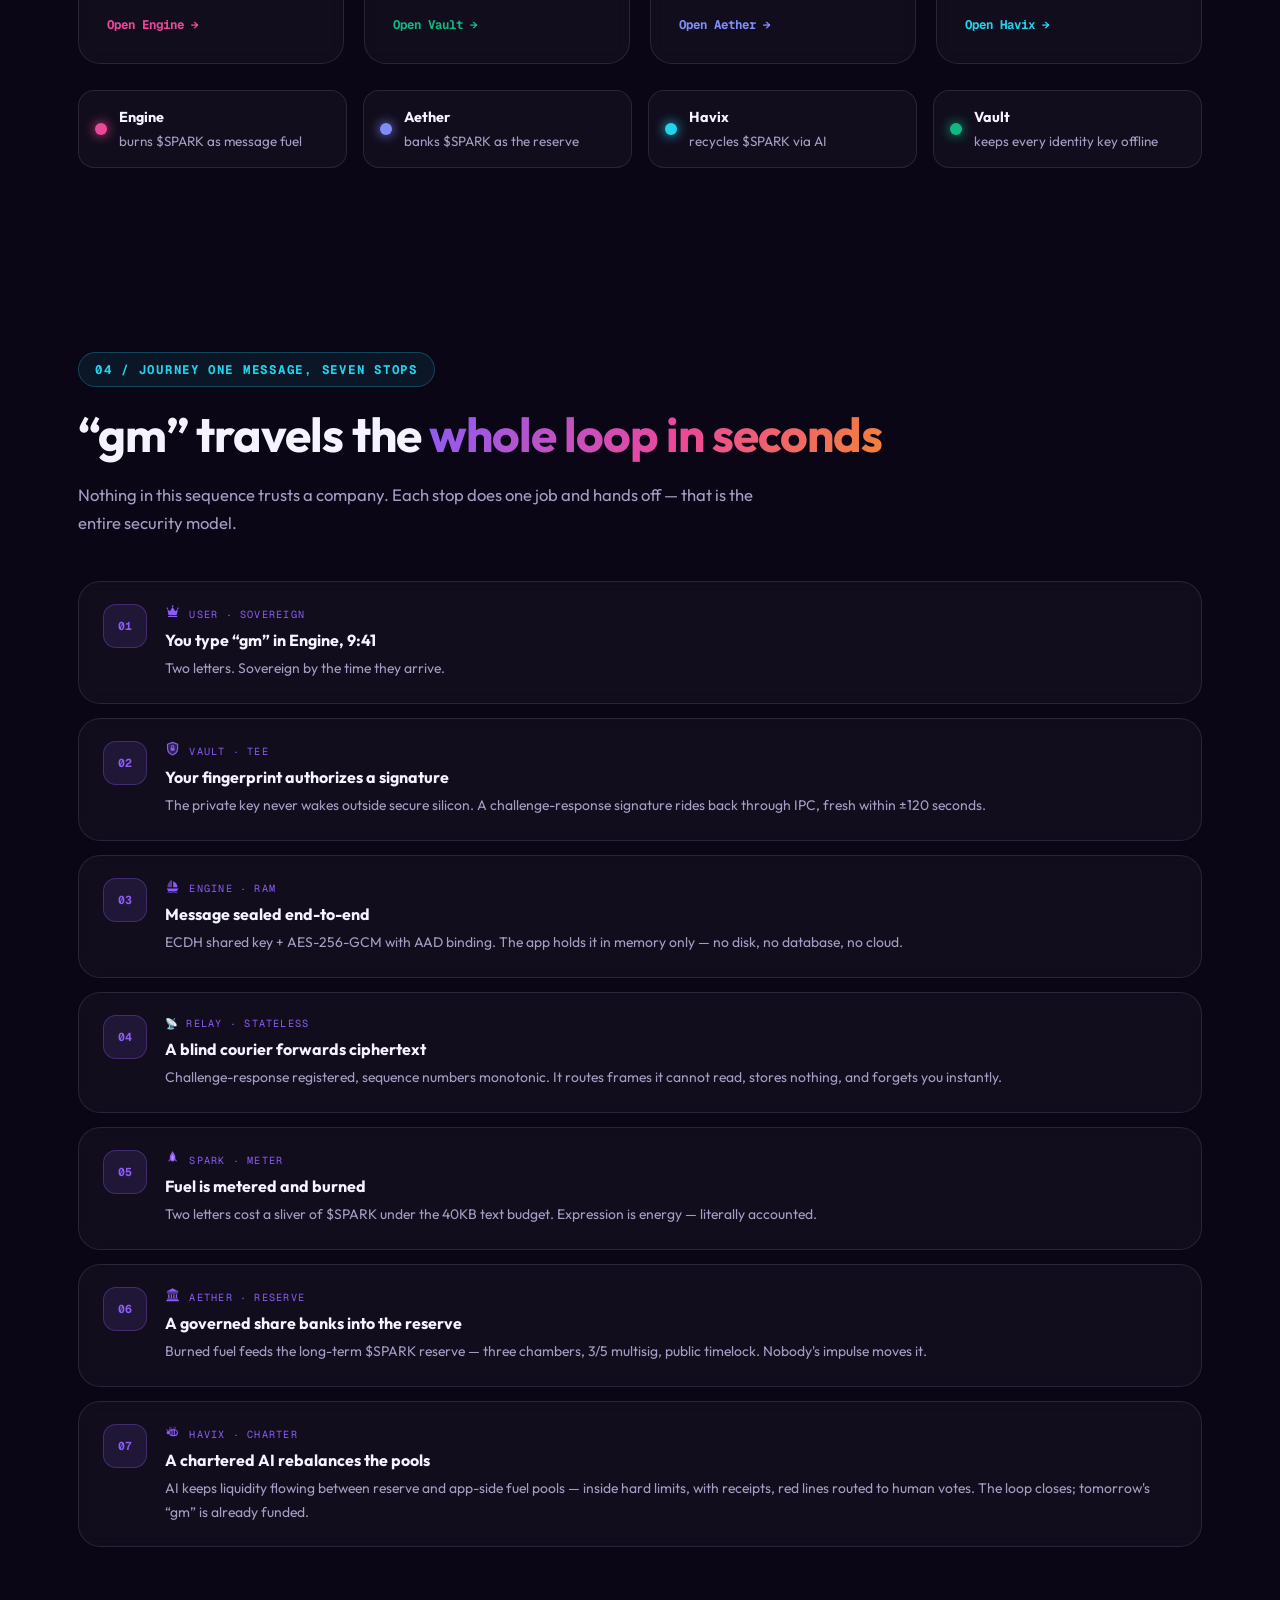
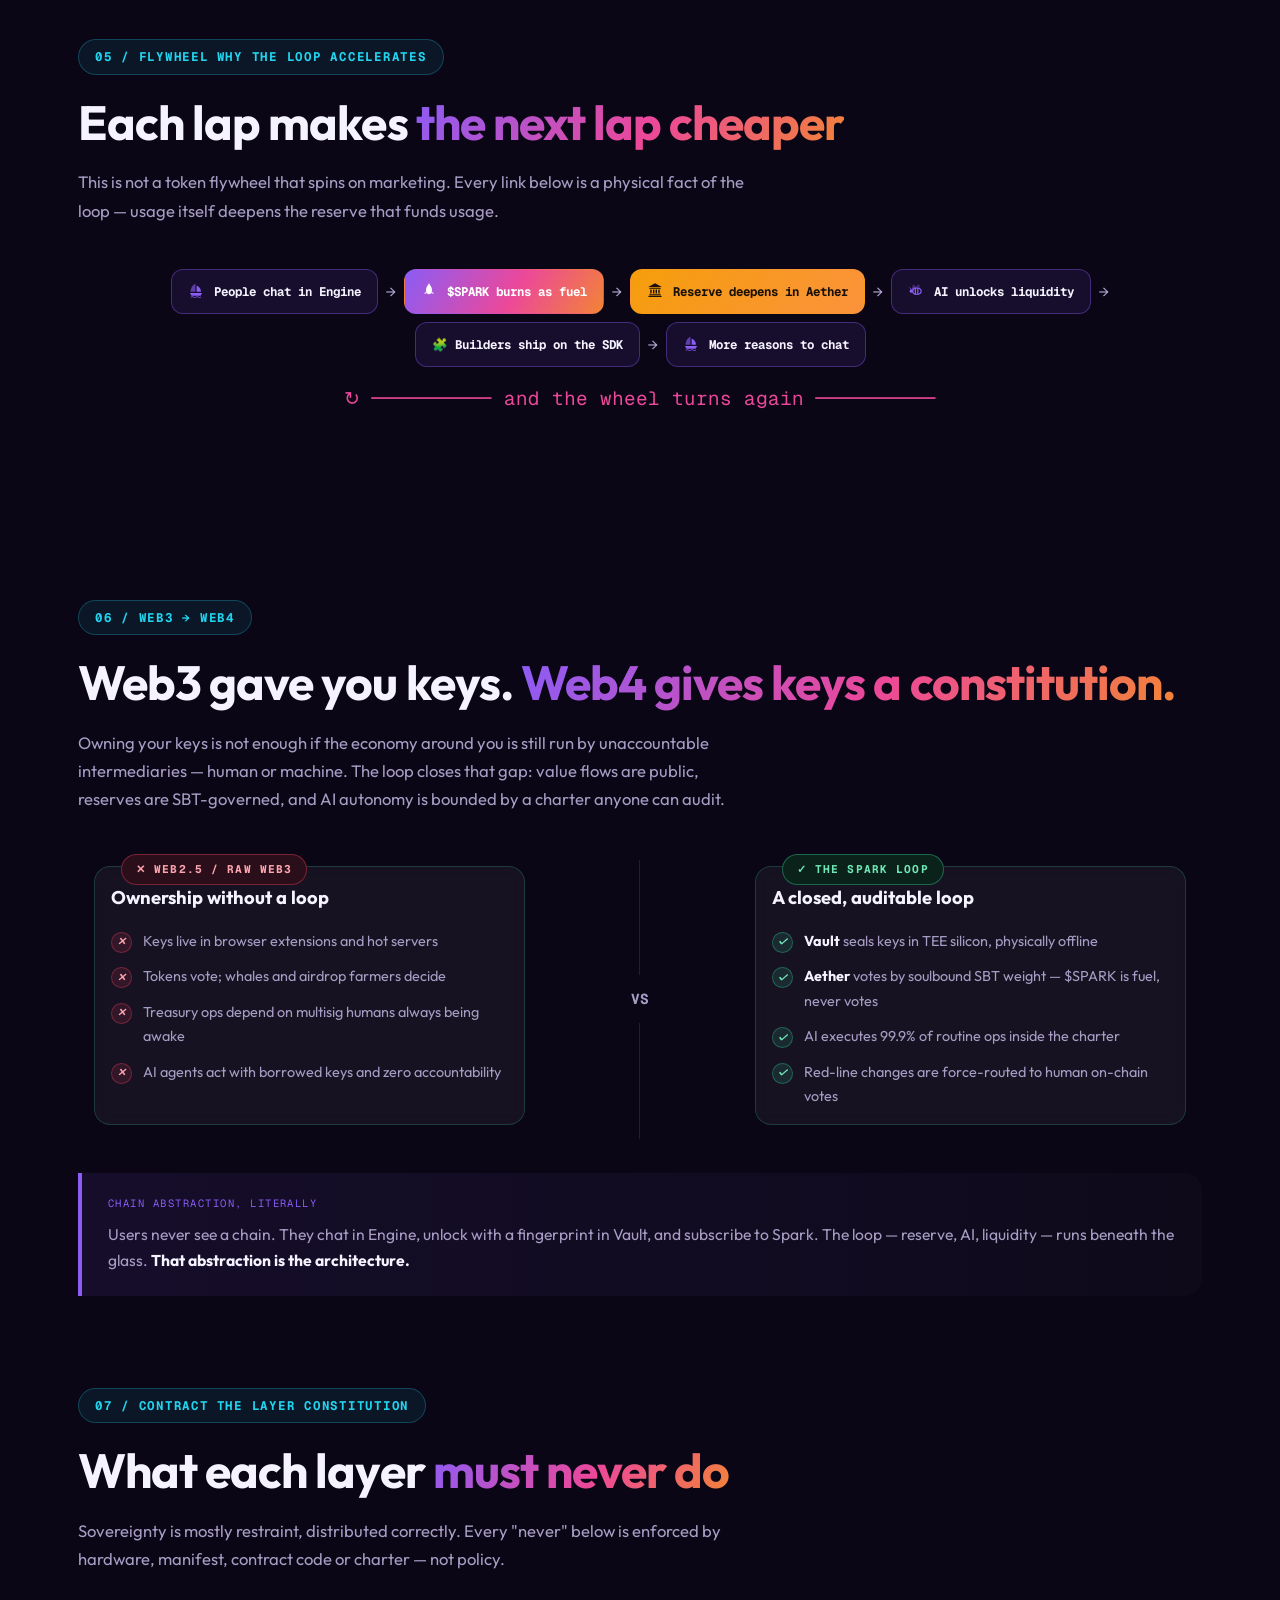
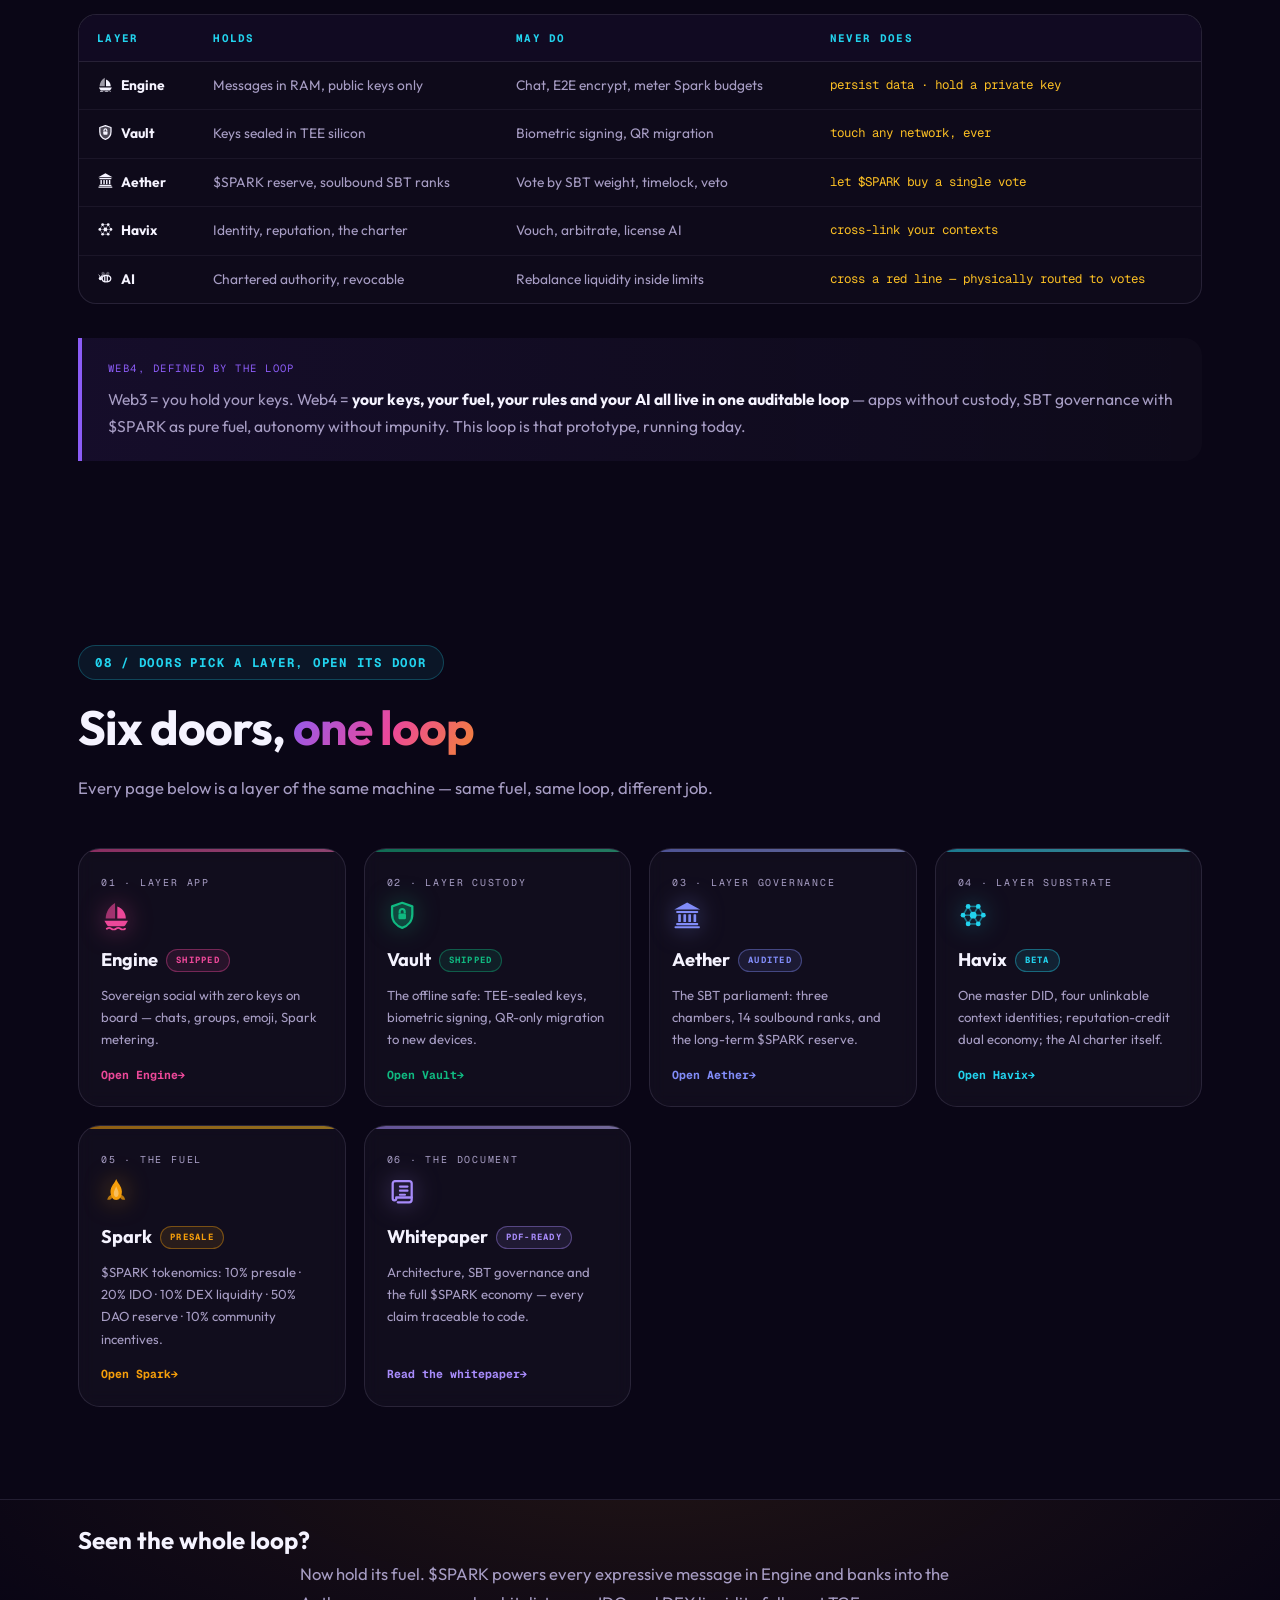
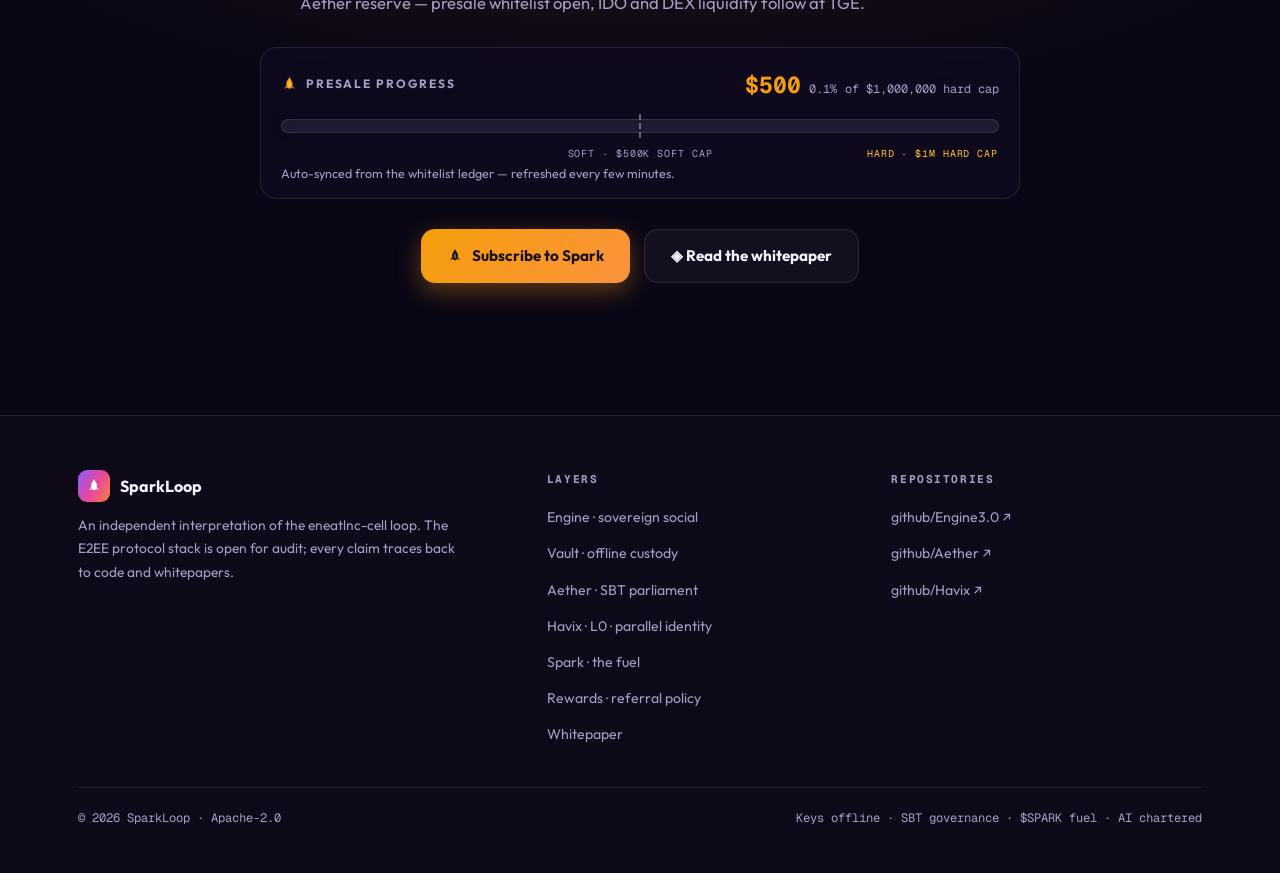
==== commit c08bca55: "feat(site): 首页下载按钮接入 OSS 直链 (Engine v3.57.0 / Vault v3.56.7) + 底部说明文案更新" ====
--- a/index.html
+++ b/index.html
@@ -123,7 +123,7 @@
     <div class="gh-main">
       <div class="hero-kicker">
         <span class="en">// THE FIRST DOOR TO MARKET IS AN APP</span><span class="zh">// 通往市场的第一道门是一个 App</span>
-        <span class="chip-layer"><span class="en">ENGINE v3.45.1 · SHIPPED</span><span class="zh">Engine v3.45.1 · 已交付</span></span>
+        <span class="chip-layer"><span class="en">ENGINE v3.57.0 · SHIPPED</span><span class="zh">Engine v3.57.0 · 已交付</span></span>
       </div>
       <h1>
         <span class="en">Sovereign social,</span>
@@ -165,8 +165,8 @@
         <span class="dl-step"><b>3</b><span class="en">Fuel subsidy 1,000/day</span><span class="zh">燃料补贴 1000/天</span></span>
       </div>
       <p class="dl-note">
-        <span class="en">Store review in progress — direct APK links land here the day they clear. Fuel subsidies start the moment you sign in.</span>
-        <span class="zh">应用商店审核中——直链将在过审当天上线。登录即开始每日领取燃料。</span>
+        <span class="en">The relay service may be unstable during the testing phase — please bear with us. Download the app and start claiming your daily fuel subsidy.</span>
+        <span class="zh">测试阶段中继服务不稳定请谅解，下载应用开始领取每日燃料补贴</span>
       </p>
     </aside>
 
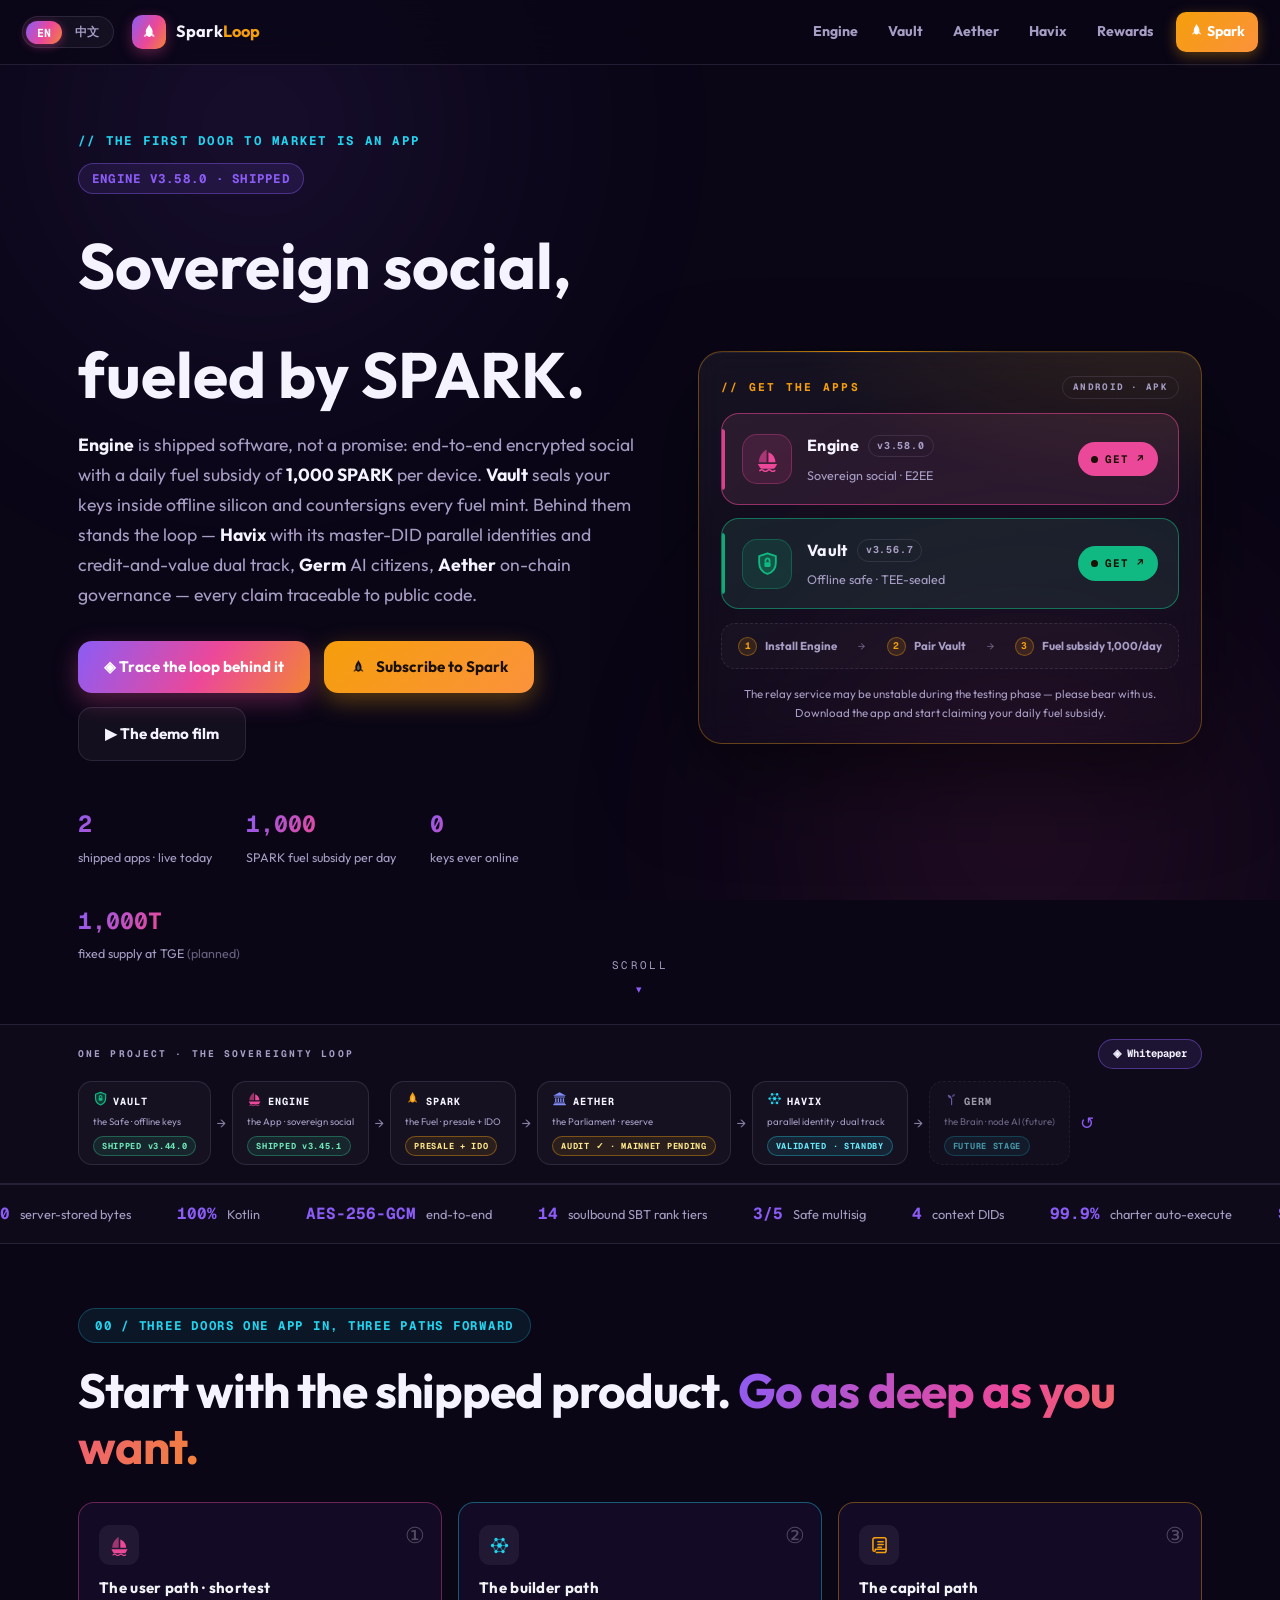
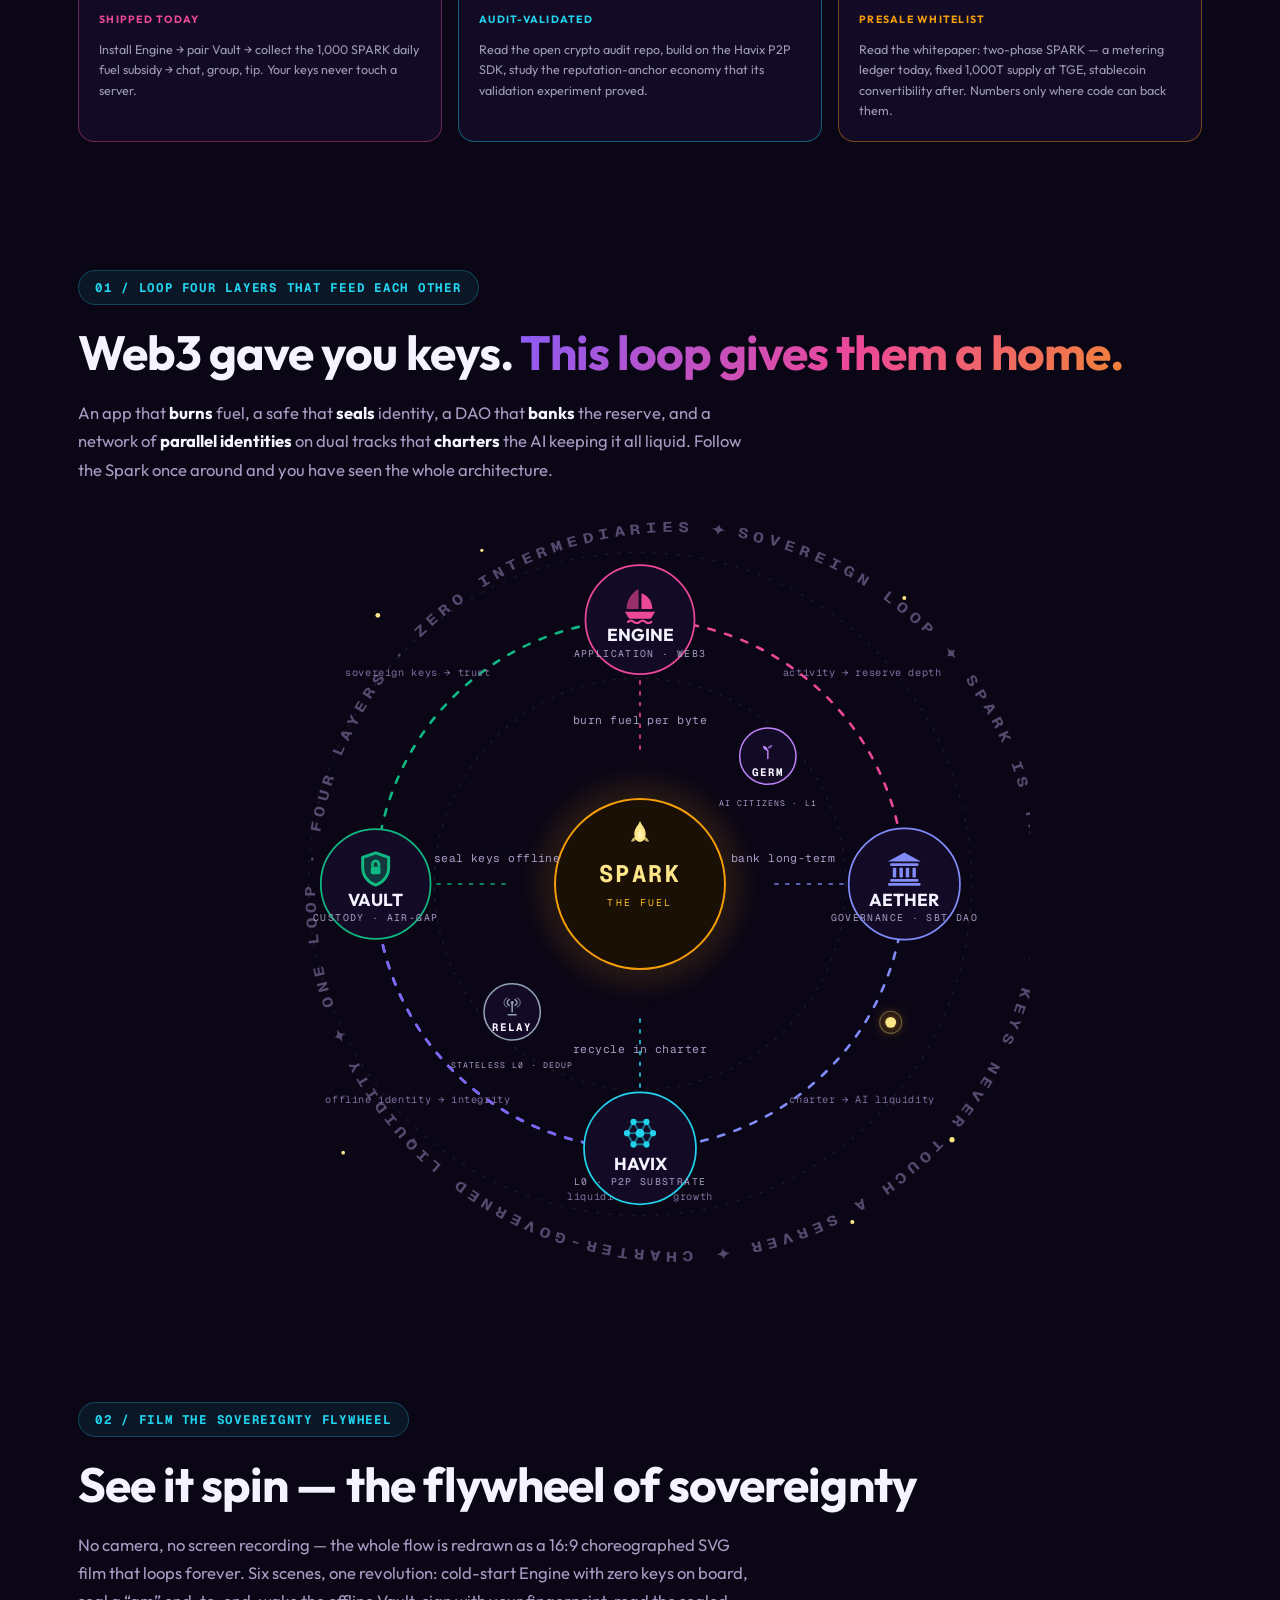
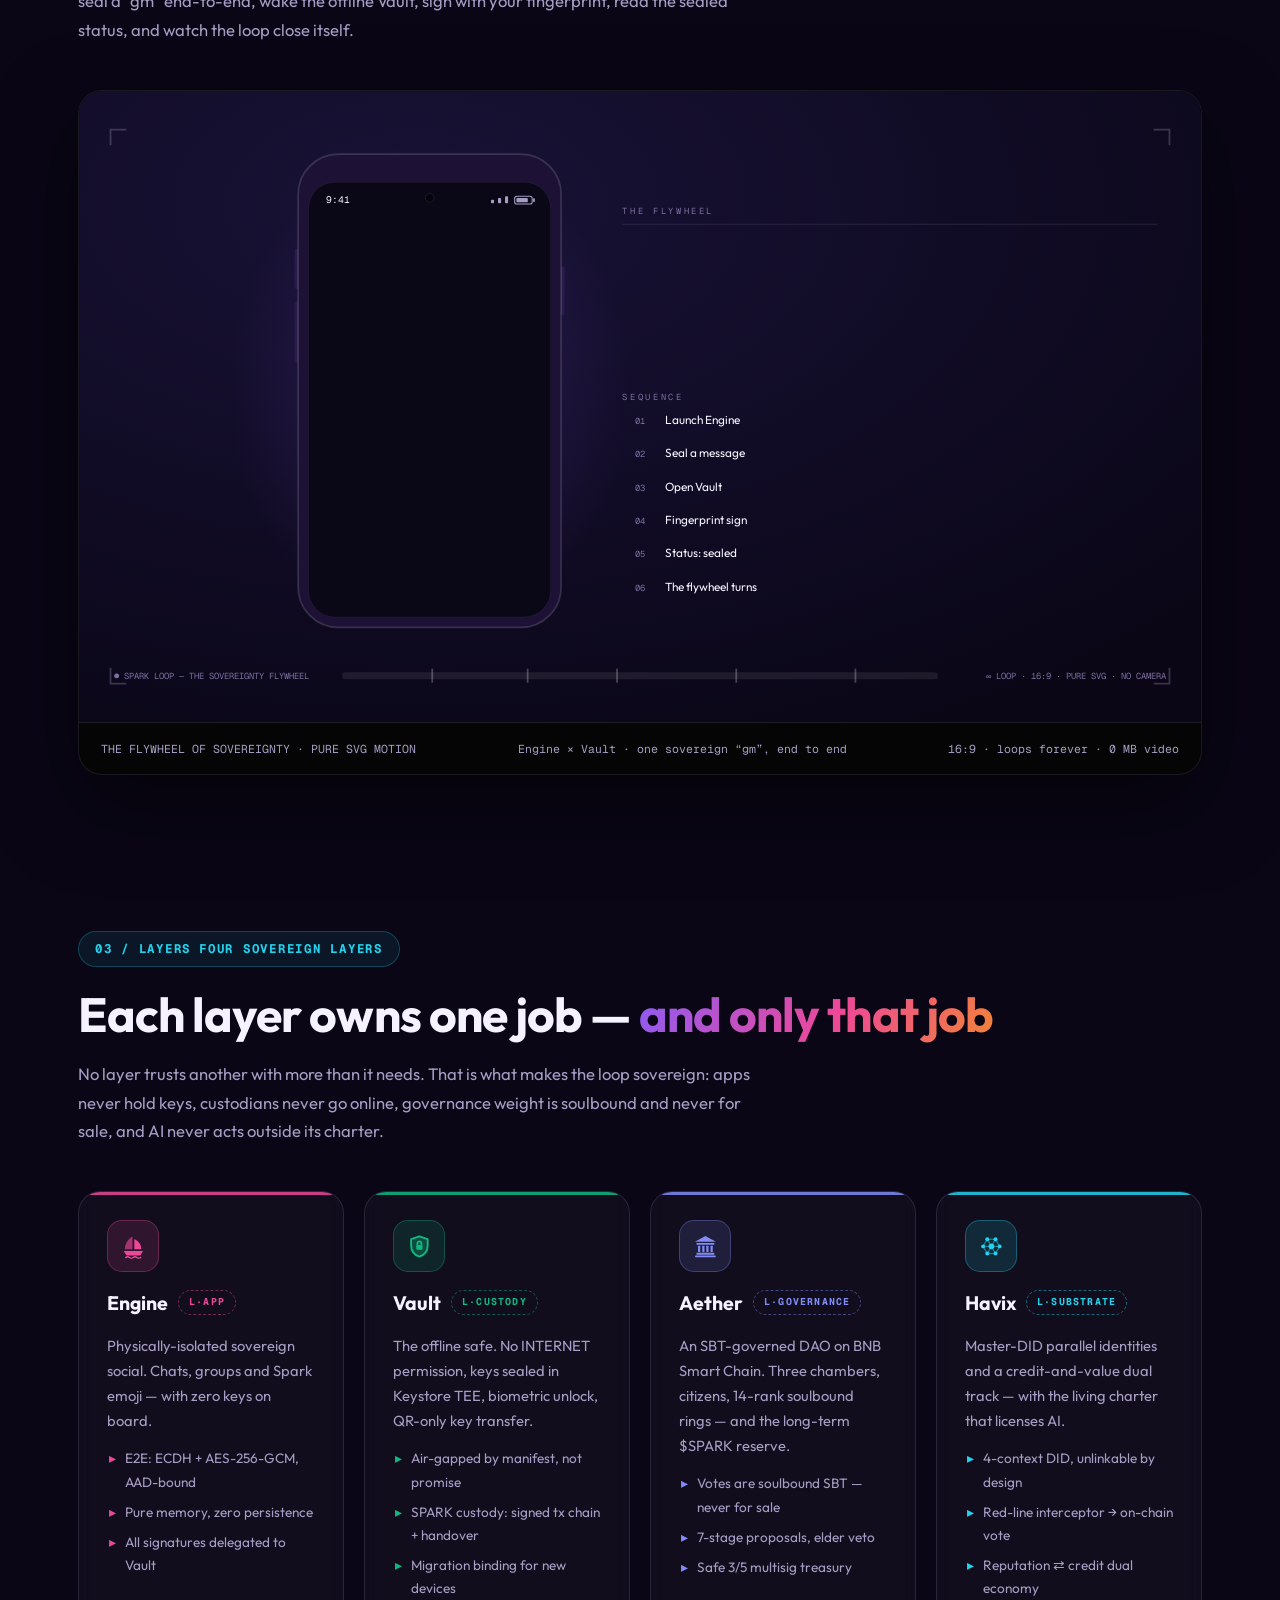
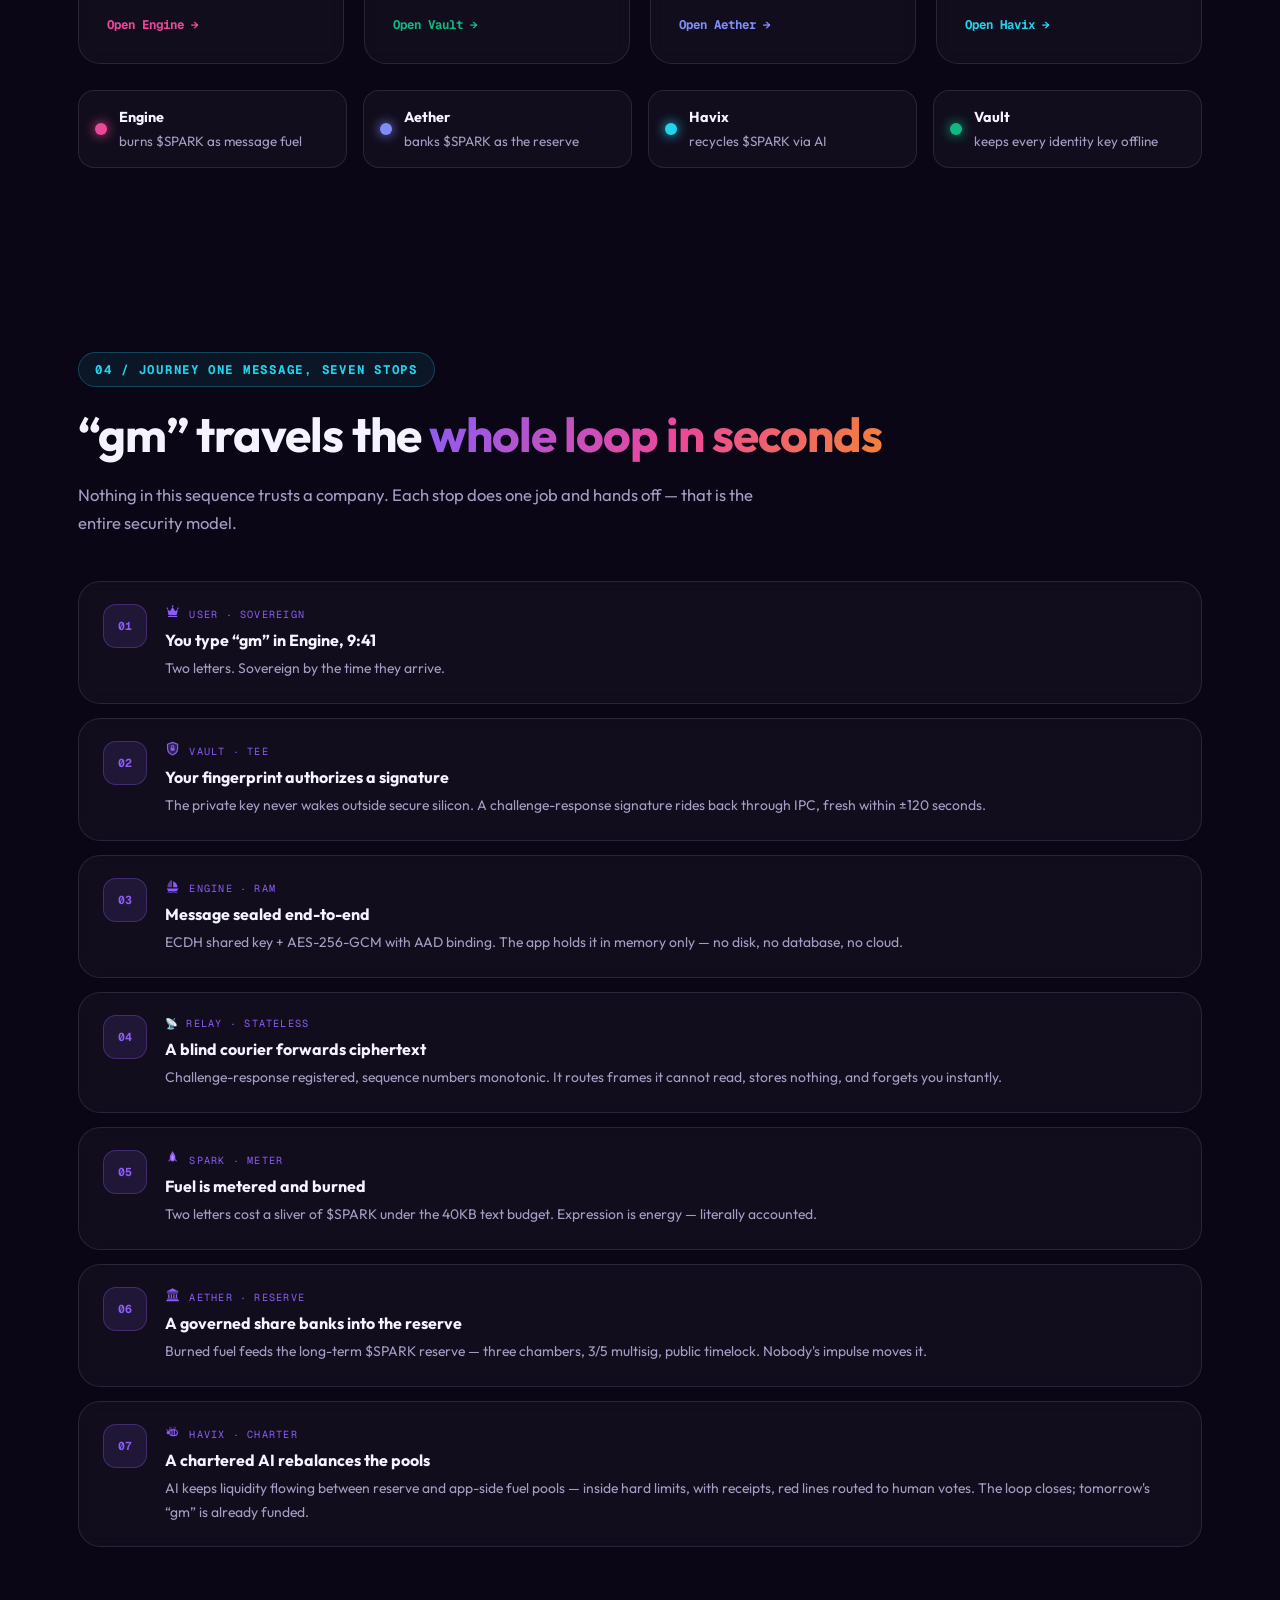
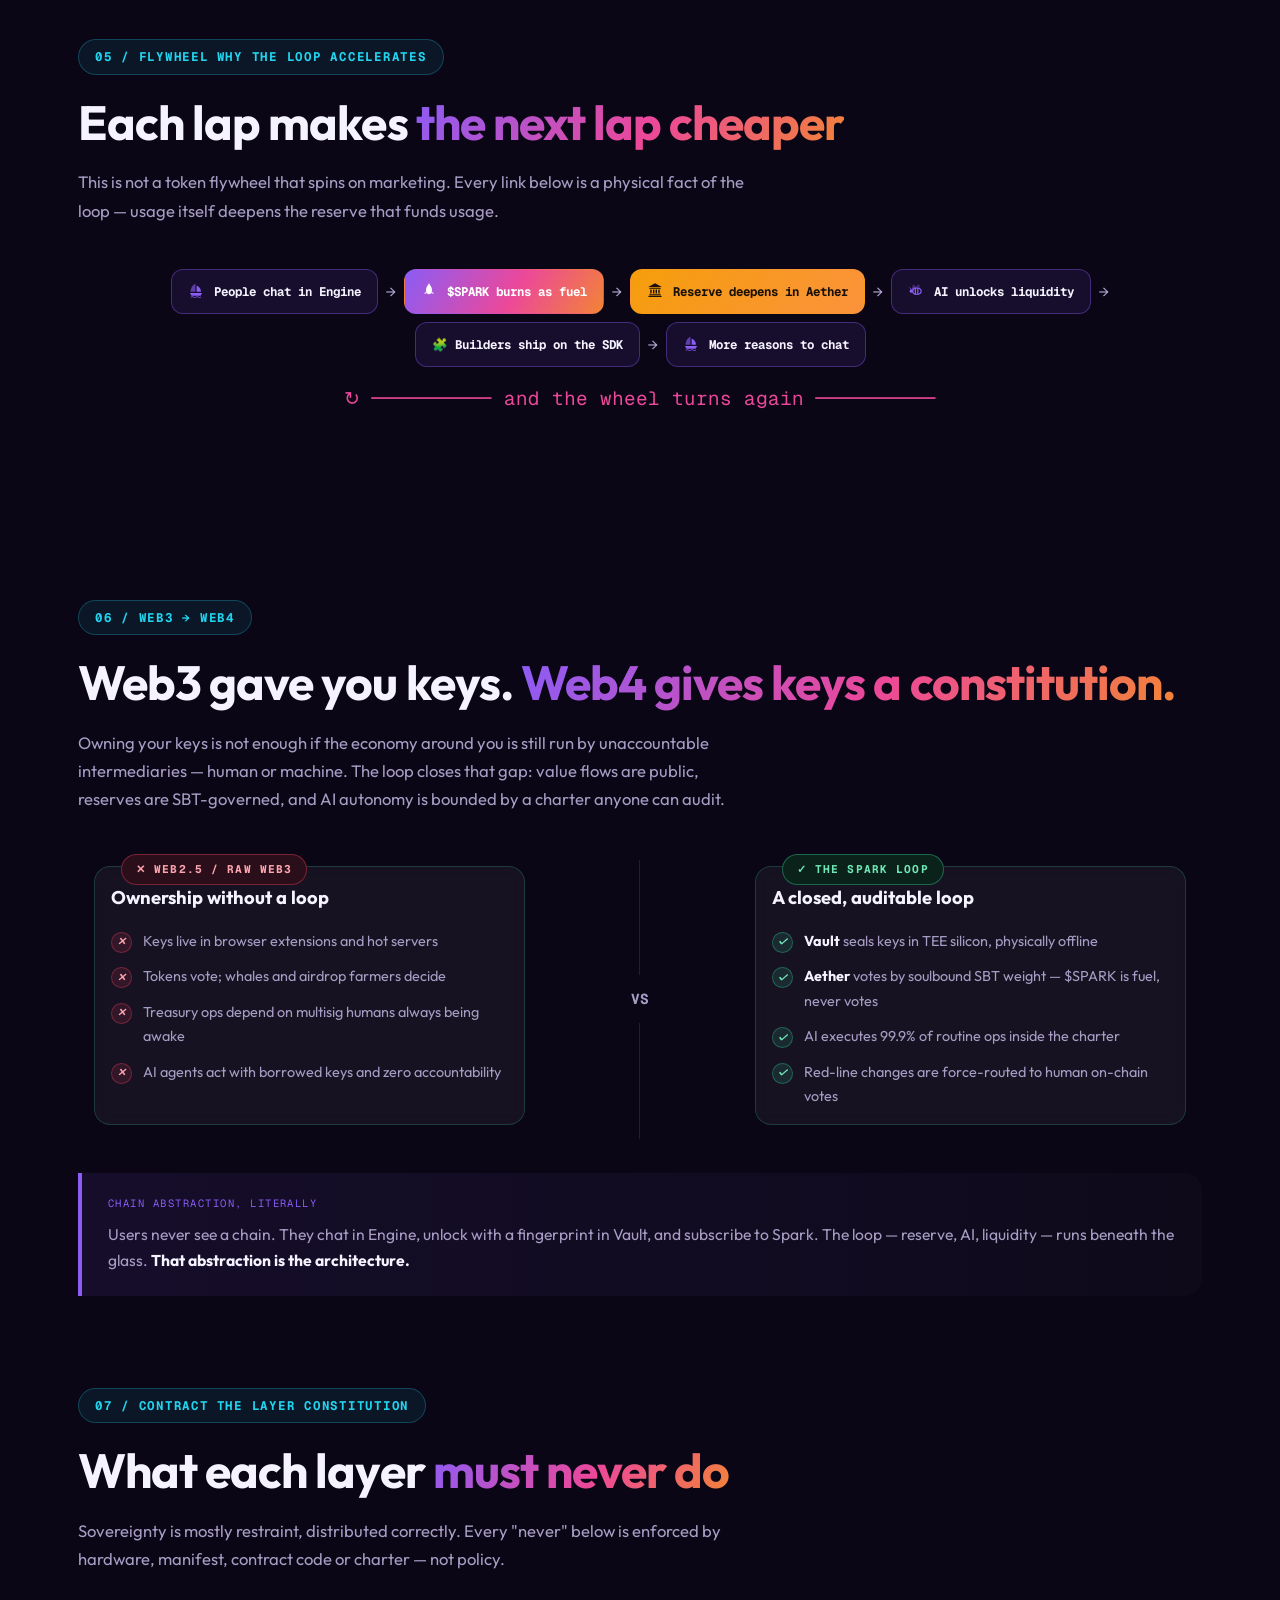
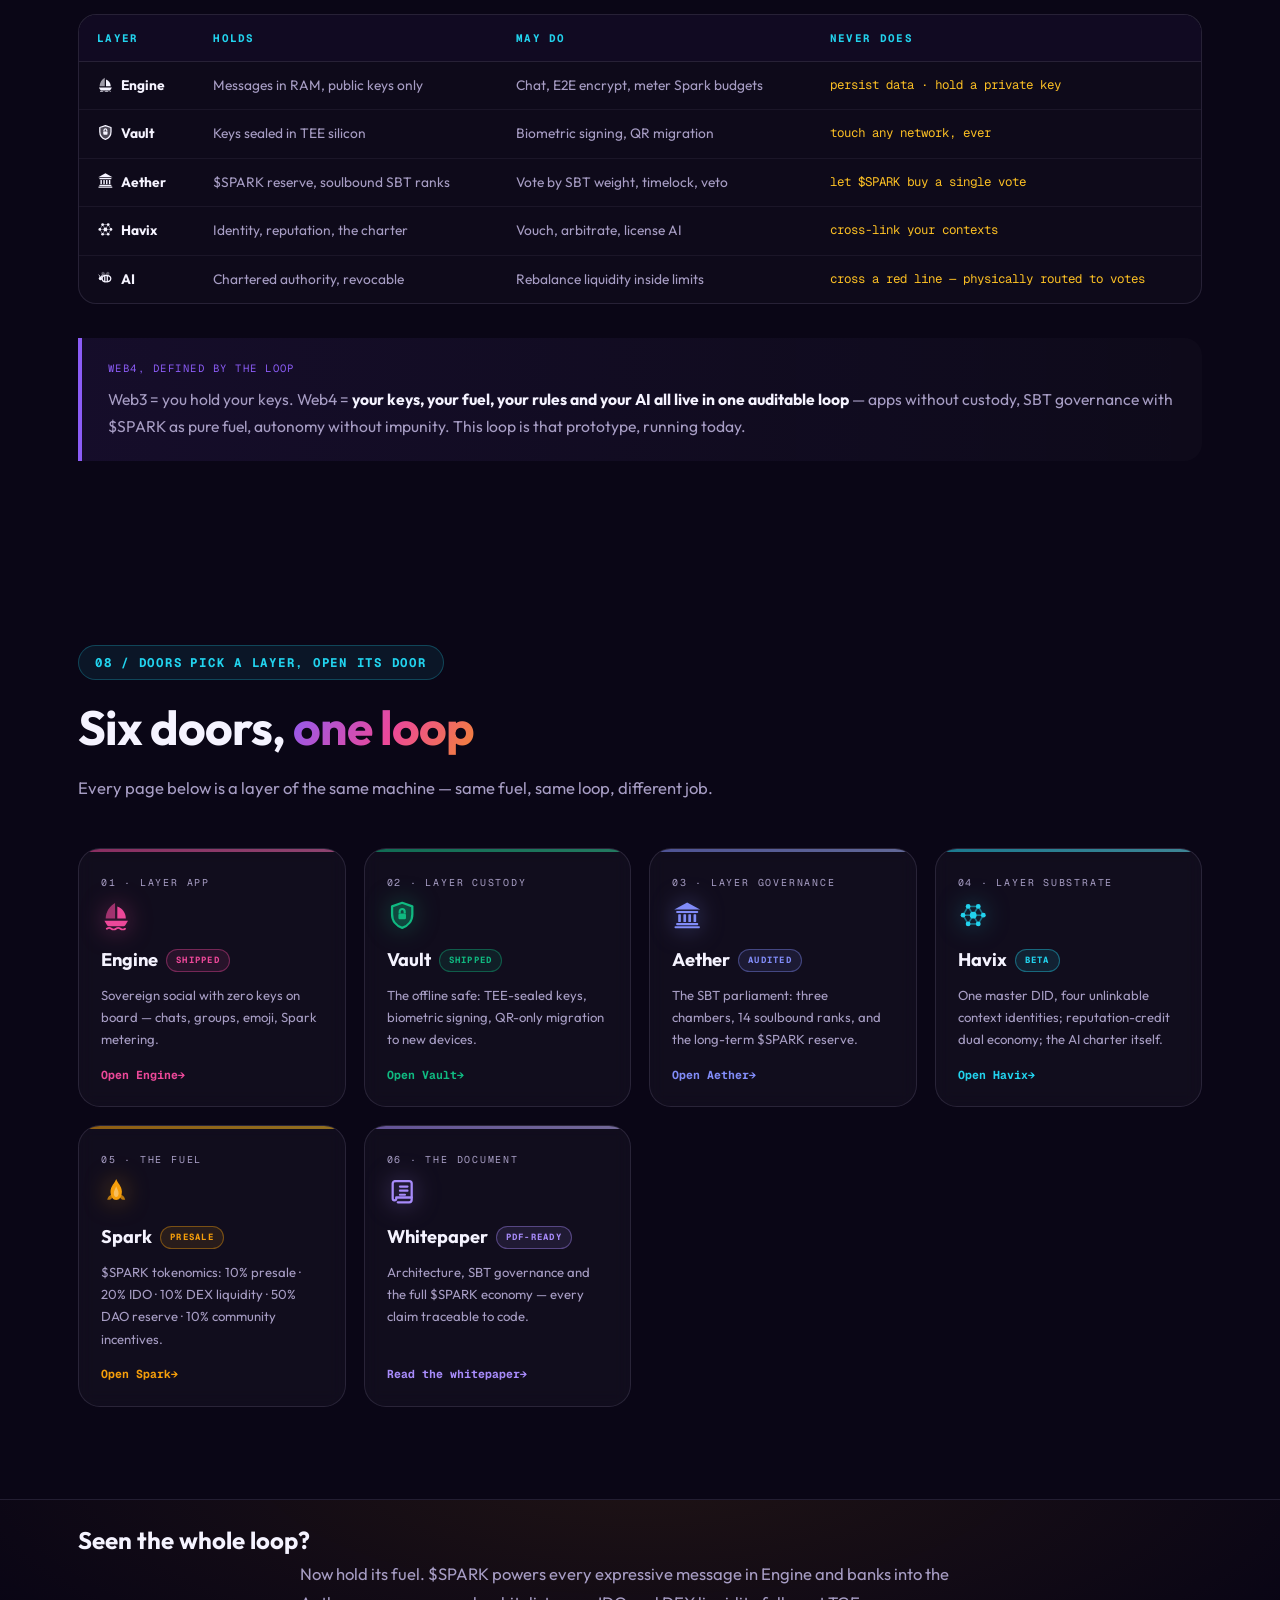
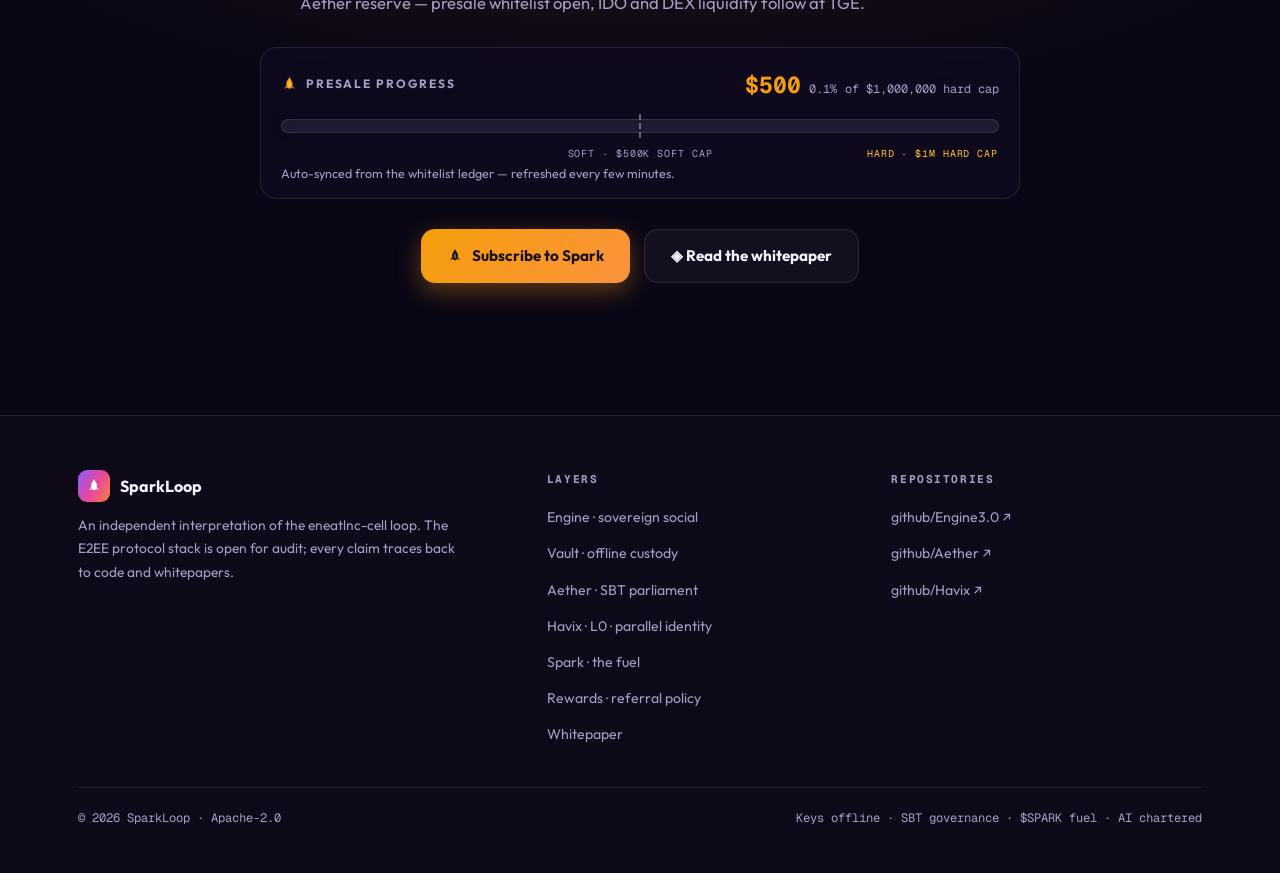
==== commit 6b12d8b5: "site: Engine 下载链接与版本徽标更新至 v3.58.0 (无密钥发送乐观托管 + 中继SIGNAL补投)" ====
--- a/index.html
+++ b/index.html
@@ -123,7 +123,7 @@
     <div class="gh-main">
       <div class="hero-kicker">
         <span class="en">// THE FIRST DOOR TO MARKET IS AN APP</span><span class="zh">// 通往市场的第一道门是一个 App</span>
-        <span class="chip-layer"><span class="en">ENGINE v3.57.0 · SHIPPED</span><span class="zh">Engine v3.57.0 · 已交付</span></span>
+        <span class="chip-layer"><span class="en">ENGINE v3.58.0 · SHIPPED</span><span class="zh">Engine v3.58.0 · 已交付</span></span>
       </div>
       <h1>
         <span class="en">Sovereign social,</span>
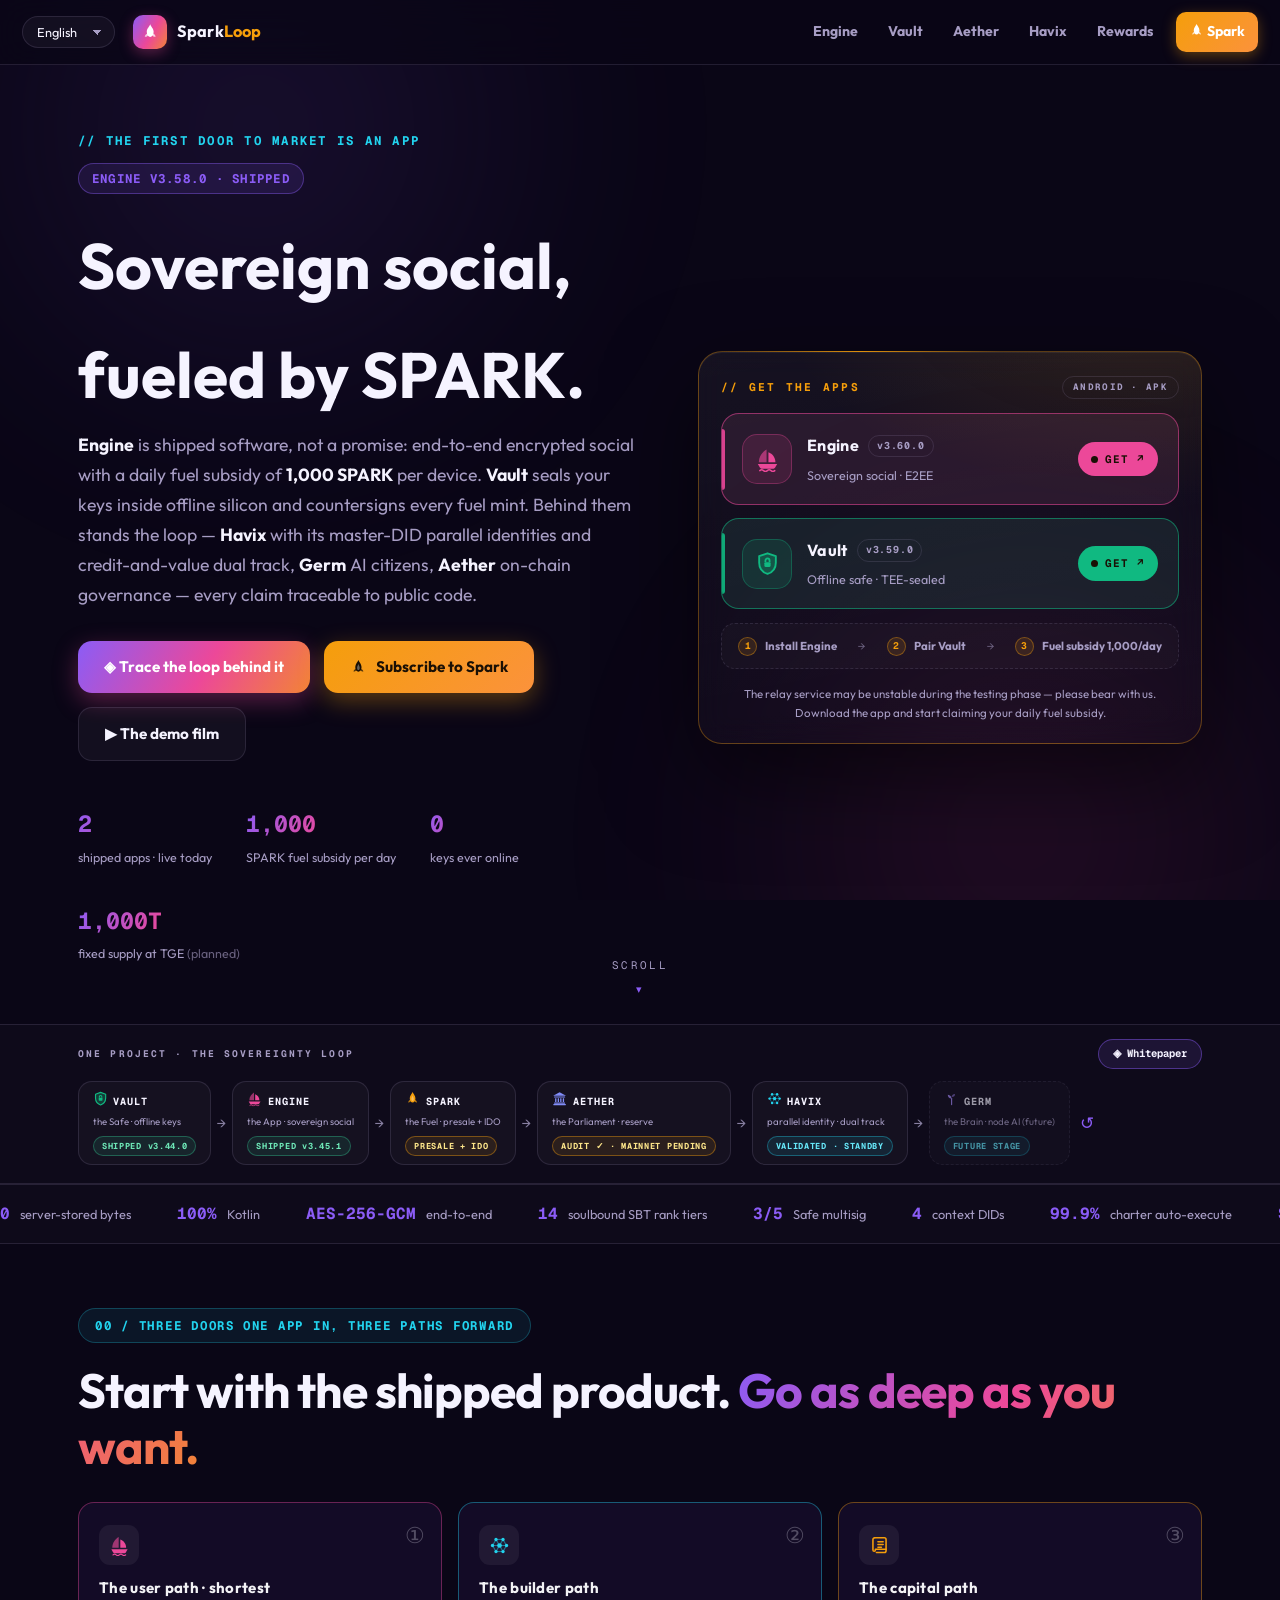
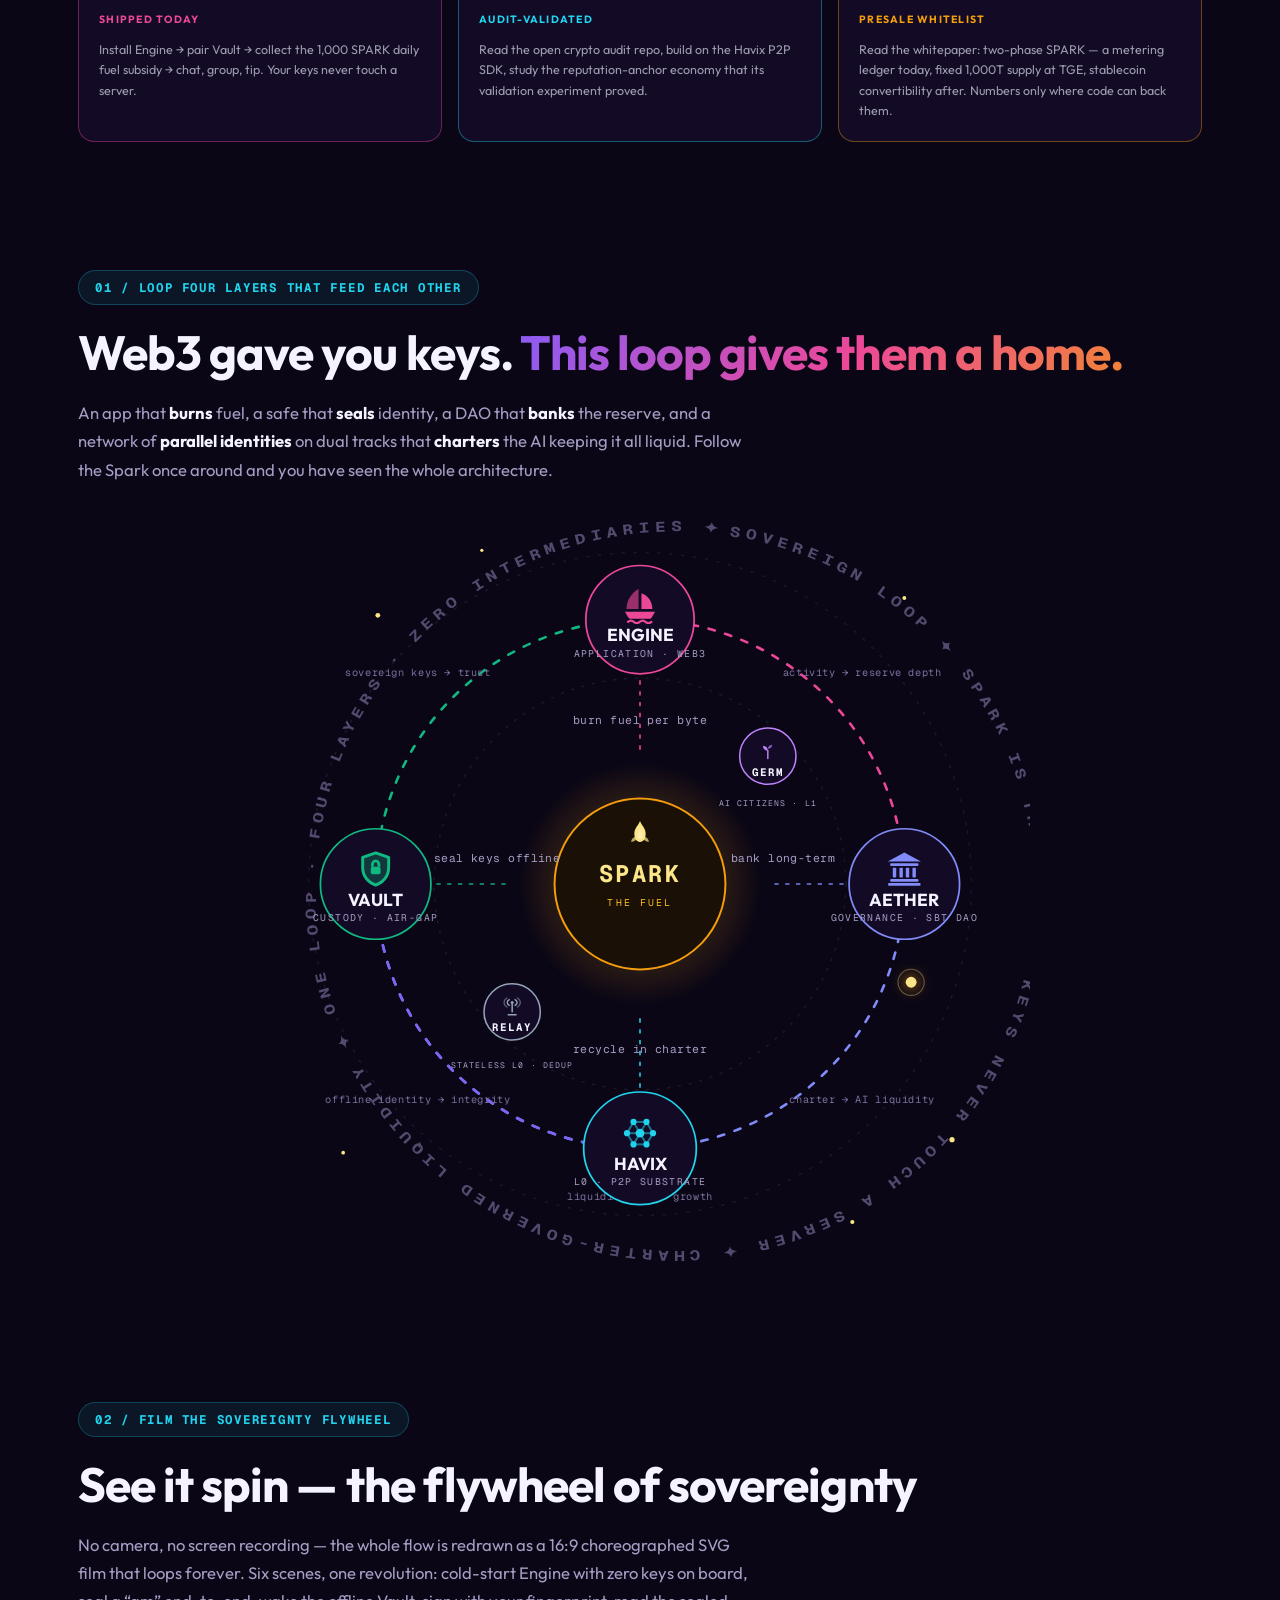
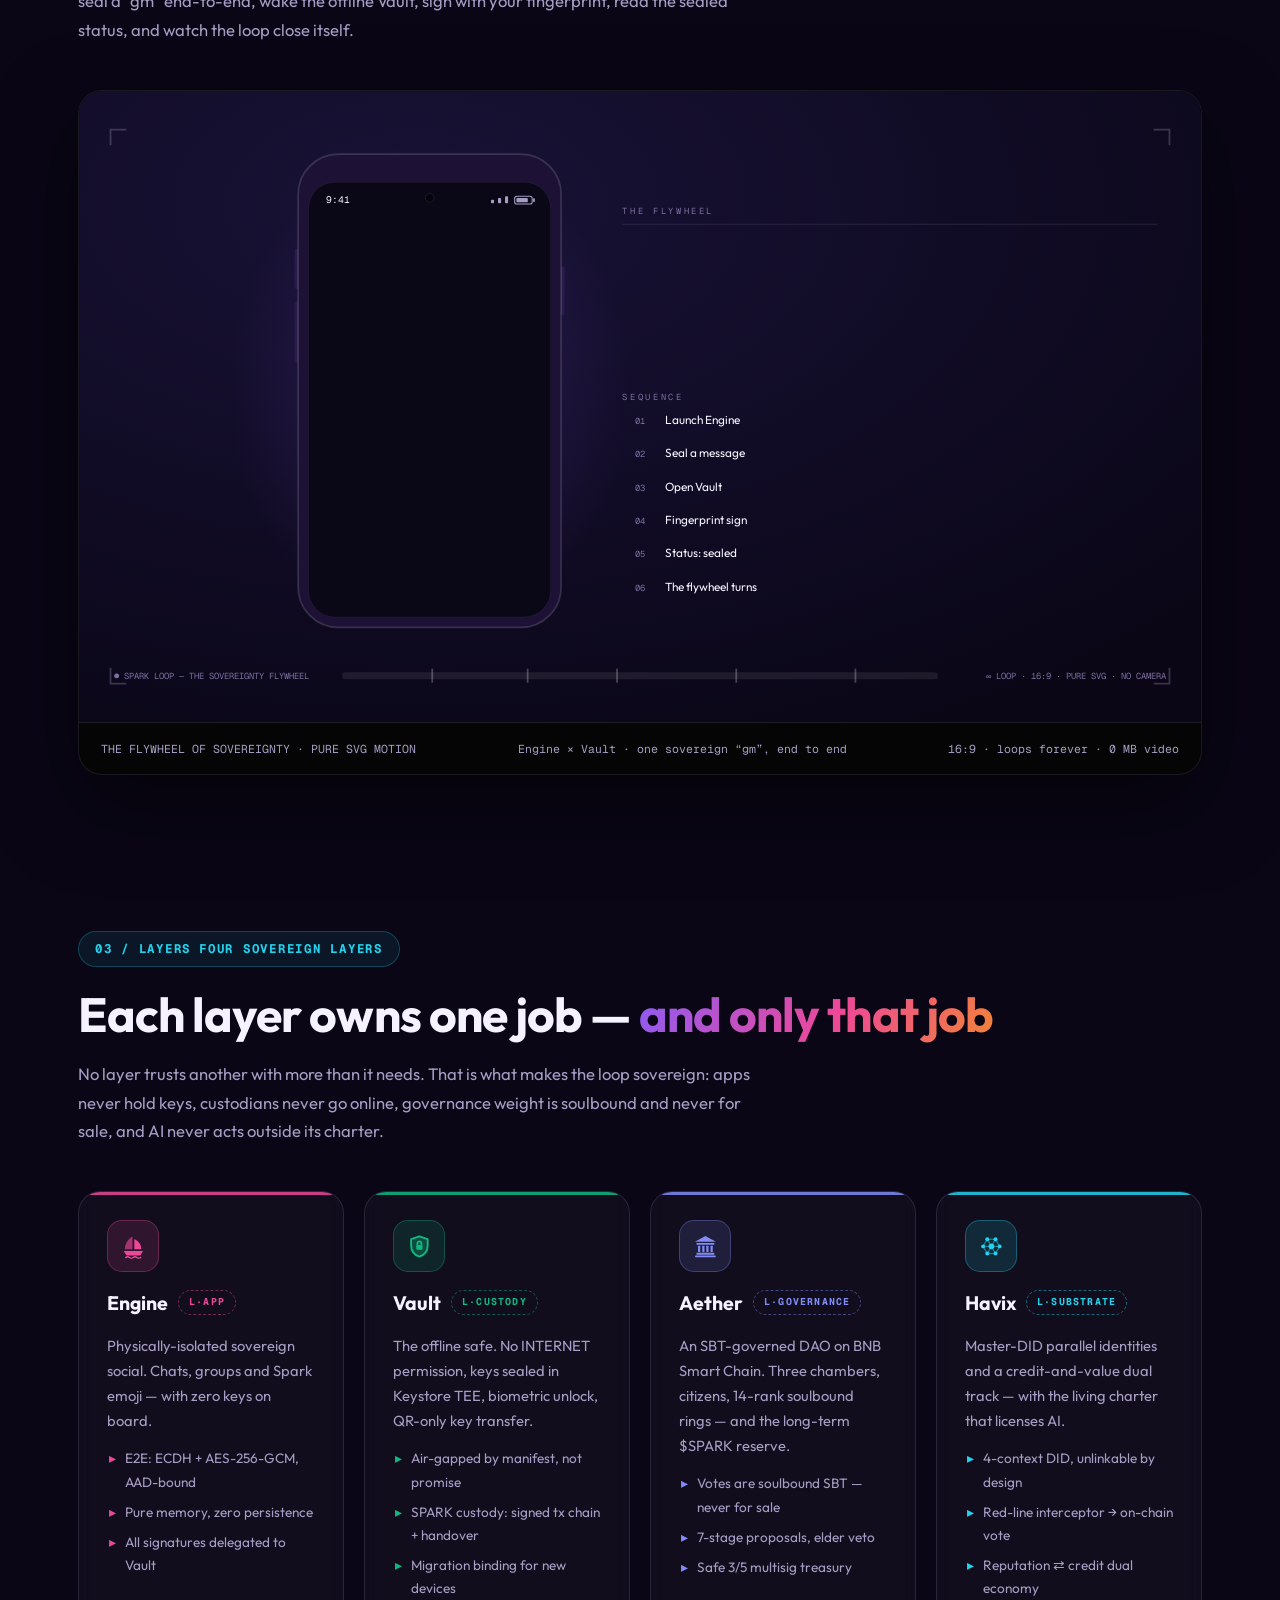
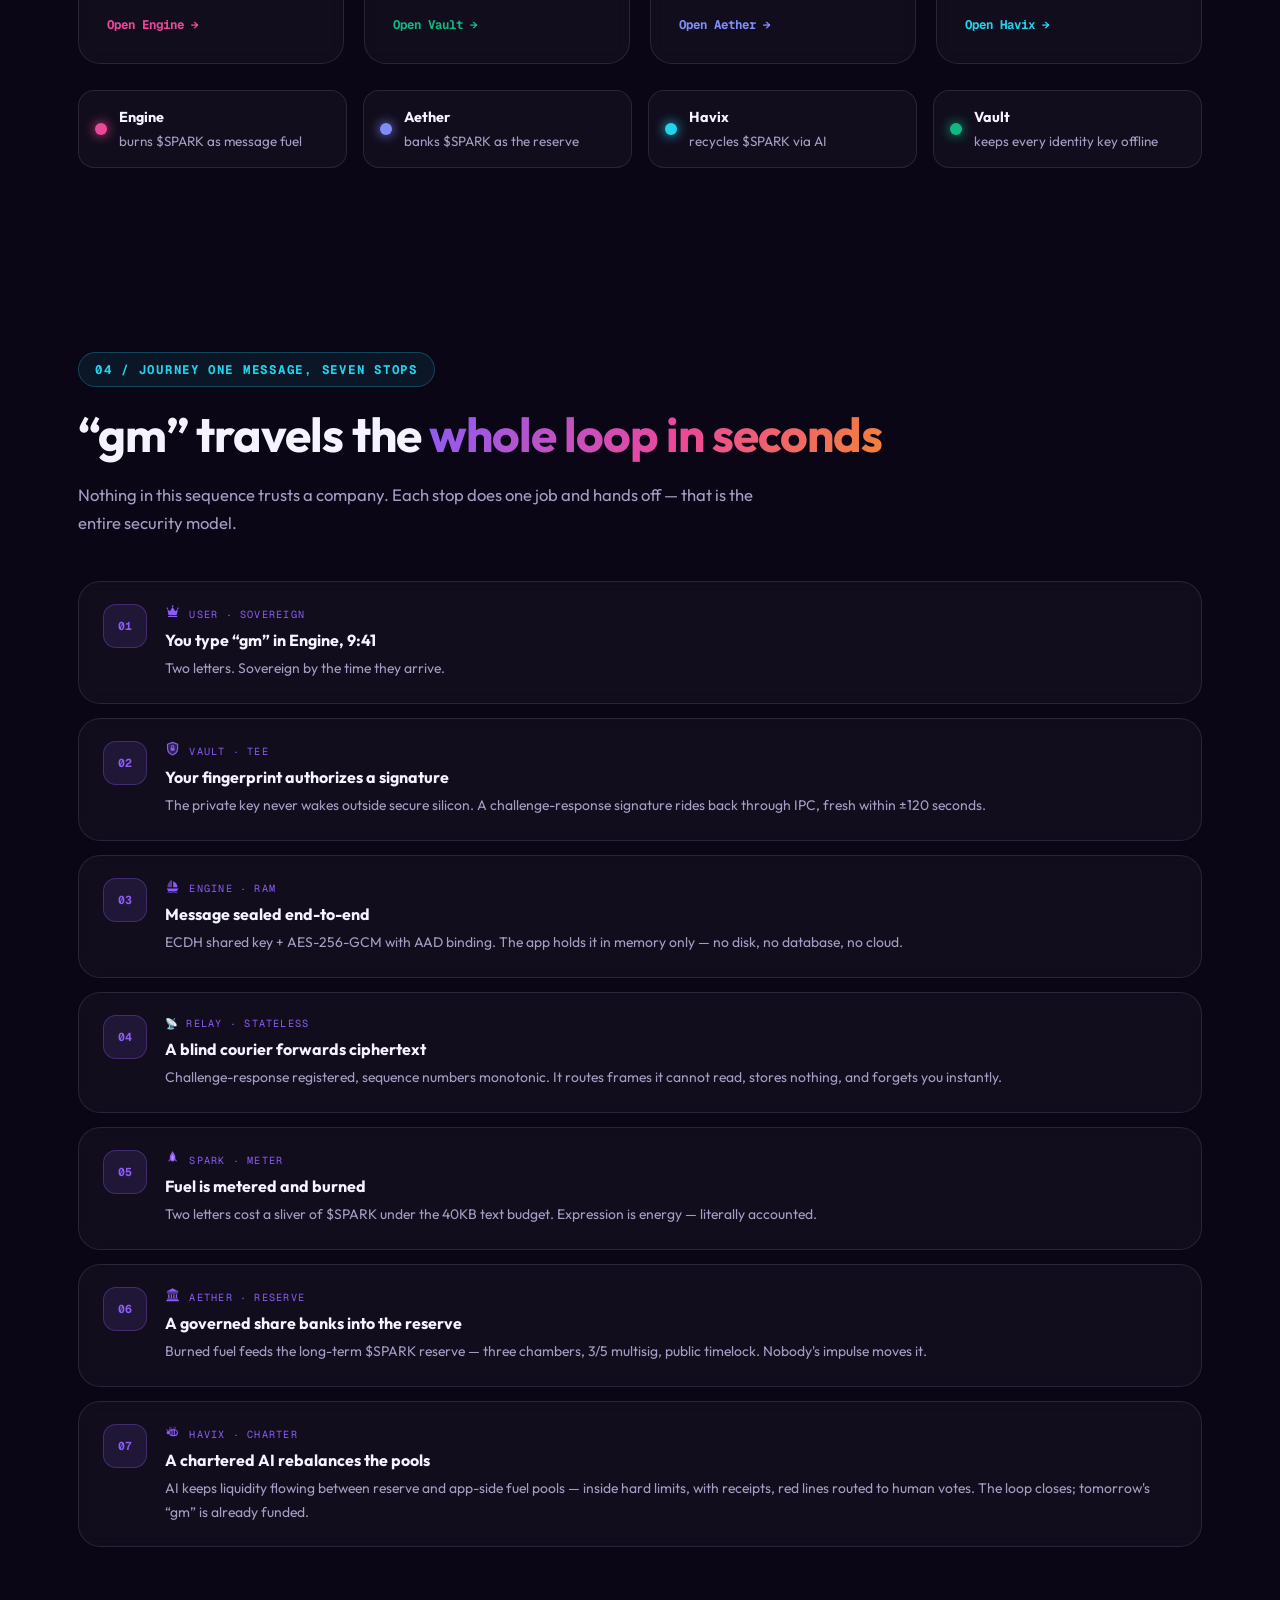
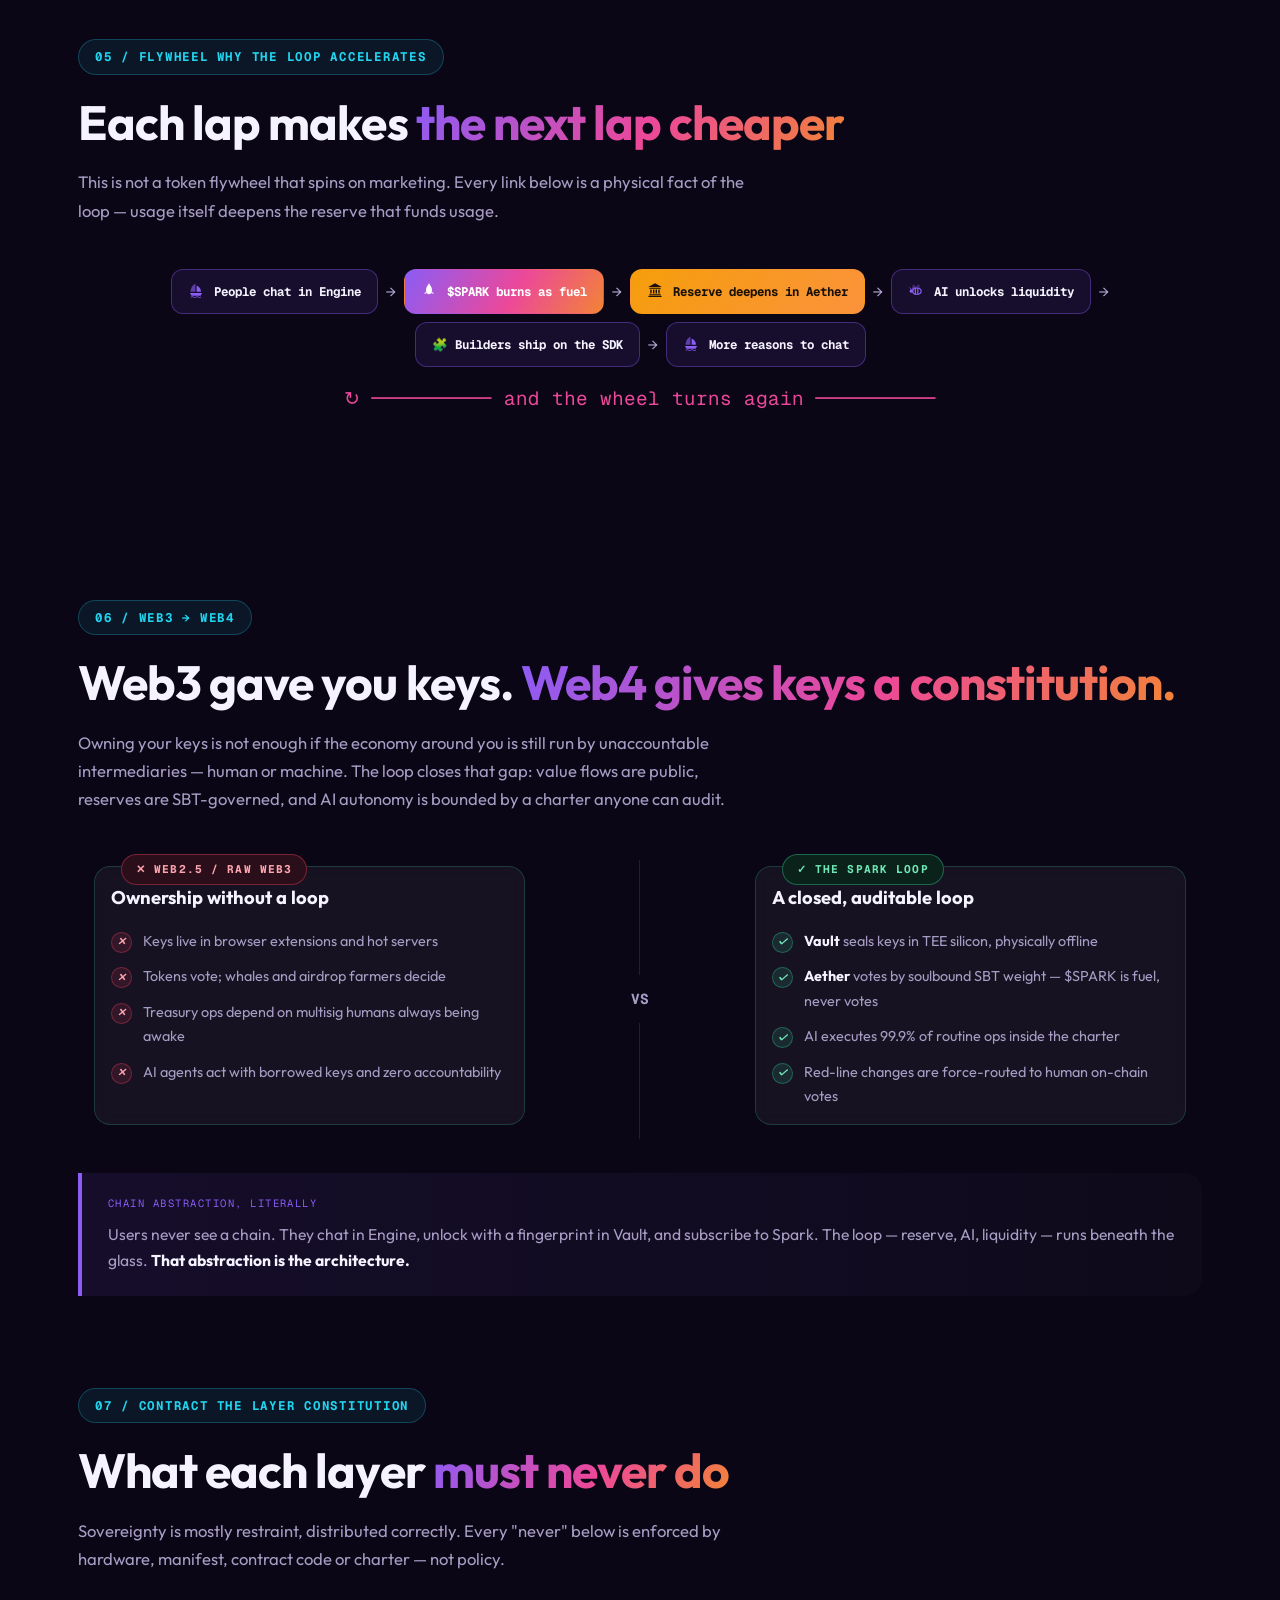
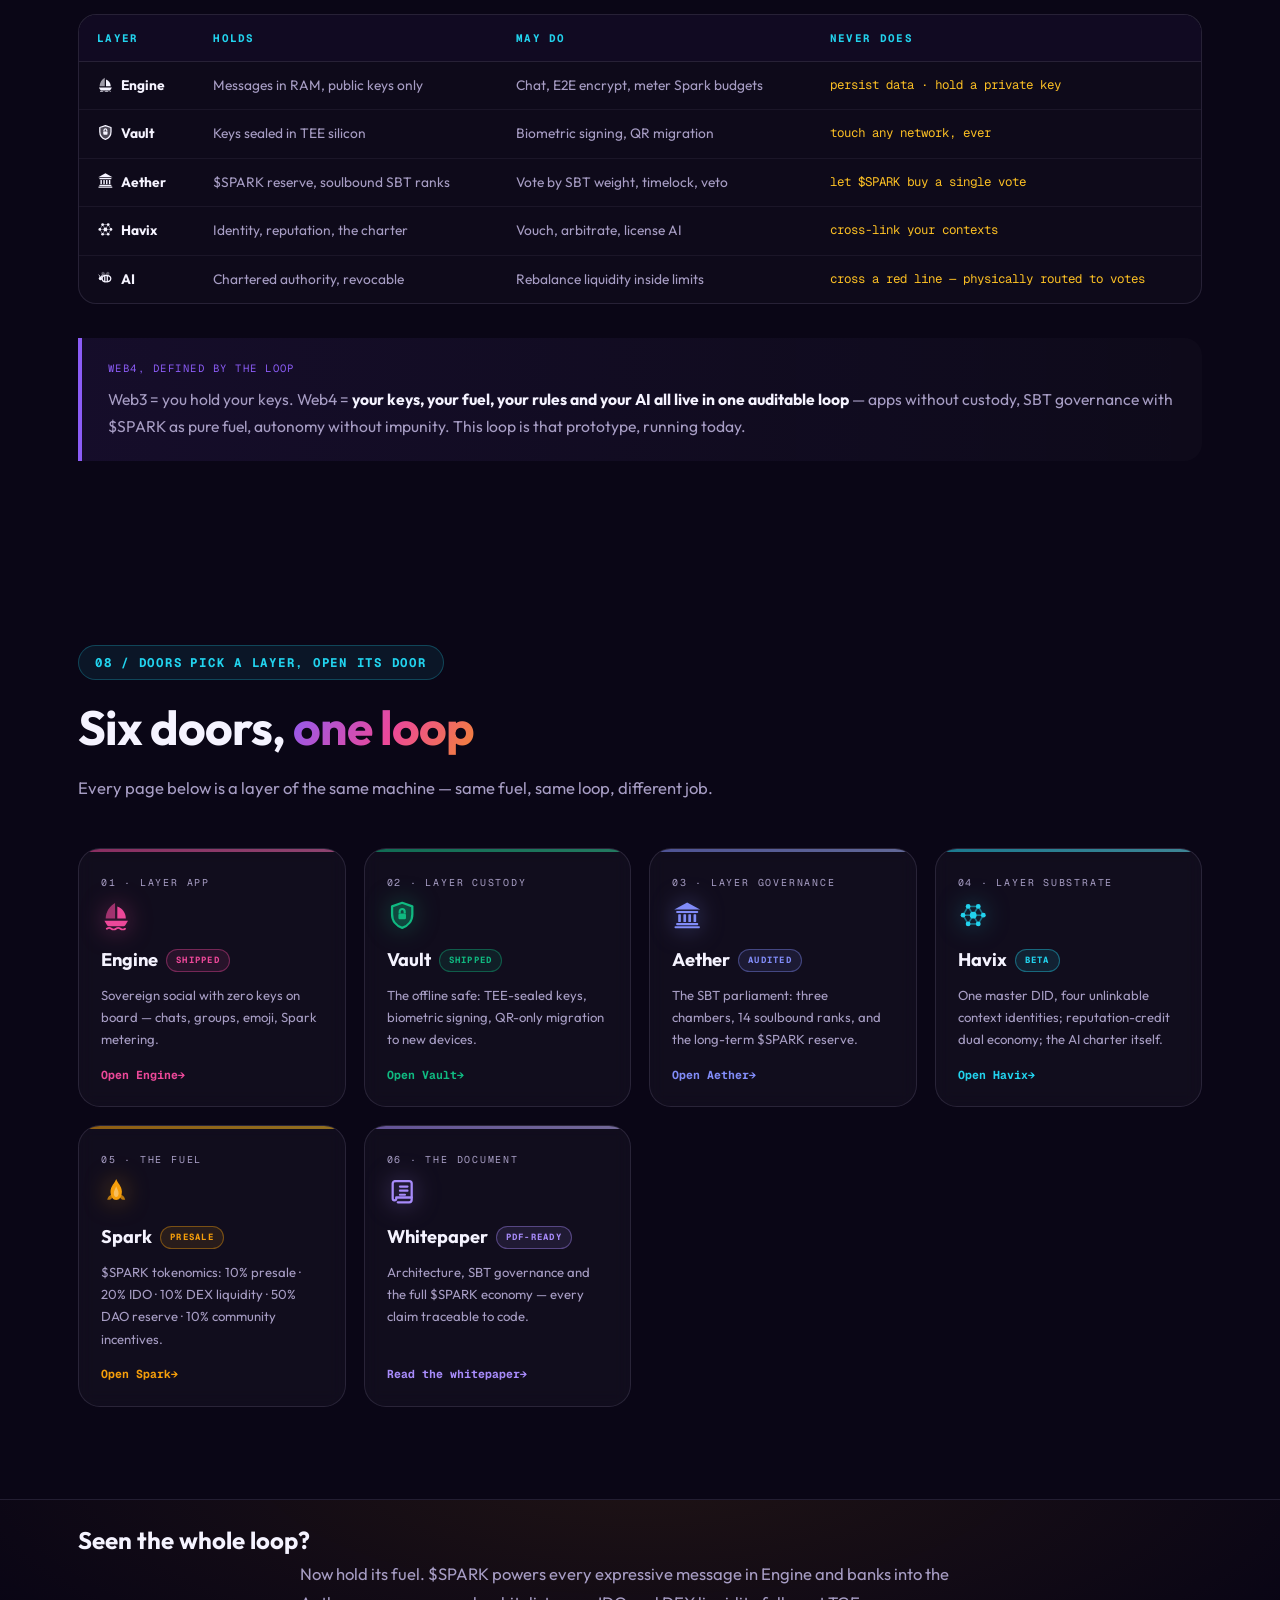
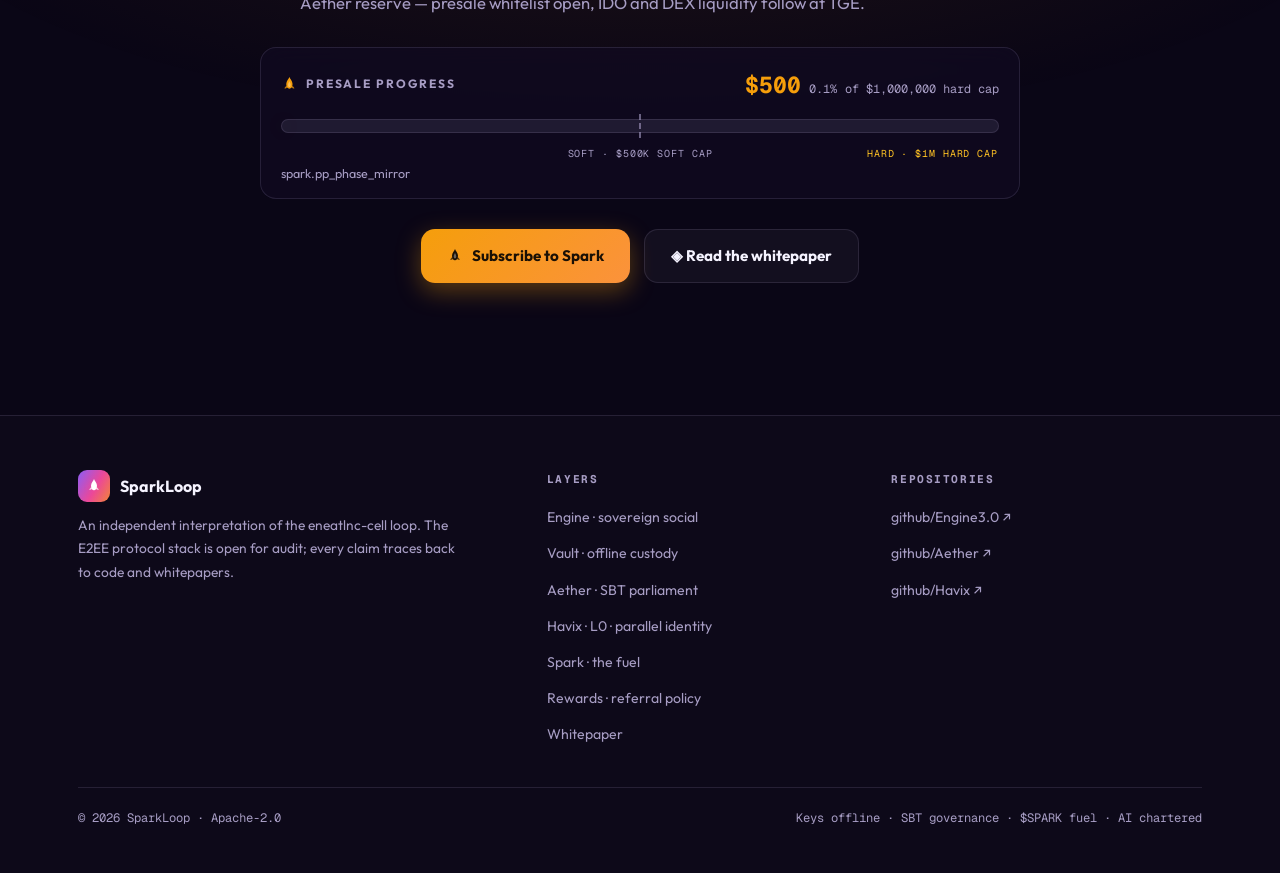
==== commit 0c04d352: "site: 全站七语种本地化 (EN/ZH/ZHT/JA/KO/AR/ES) —— data-i18n 字典 + 页面 chunk + 7 语种下拉 + 阿拉伯 RTL" ====
--- a/index.html
+++ b/index.html
@@ -109,7 +109,7 @@
       <a href="vault.html">Vault</a>
       <a href="aether.html">Aether</a>
       <a href="havix.html">Havix</a>
-      <a href="rewards.html"><span class="en">Rewards</span><span class="zh">激励</span></a>
+      <a href="rewards.html"><span data-i18n="index.nav.rewards">Rewards</span></a>
       <a class="nav-cta" href="spark.html"><i data-ic="flame"></i> Spark</a>
     </div>
   </div>
@@ -122,35 +122,33 @@
     <!-- left: the claim -->
     <div class="gh-main">
       <div class="hero-kicker">
-        <span class="en">// THE FIRST DOOR TO MARKET IS AN APP</span><span class="zh">// 通往市场的第一道门是一个 App</span>
-        <span class="chip-layer"><span class="en">ENGINE v3.58.0 · SHIPPED</span><span class="zh">Engine v3.58.0 · 已交付</span></span>
+        <span data-i18n="index.hero.kicker">// THE FIRST DOOR TO MARKET IS AN APP</span>
+        <span class="chip-layer" data-i18n="index.hero.chip">ENGINE v3.58.0 · SHIPPED</span>
       </div>
       <h1>
-        <span class="en">Sovereign social,</span>
-        <span class="zh">主权社交，</span><br>
-        <span class="grad"><span class="en">fueled by SPARK.</span><span class="zh">由 SPARK 驱动。</span></span>
+        <span data-i18n="index.hero.social">Sovereign social,</span><br>
+        <span class="grad" data-i18n="index.hero.grad">fueled by SPARK.</span>
       </h1>
       <p class="hero-desc">
-        <span class="en"><strong>Engine</strong> is shipped software, not a promise: end-to-end encrypted social with a daily fuel subsidy of <strong>1,000 SPARK</strong> per device. <strong>Vault</strong> seals your keys inside offline silicon and countersigns every fuel mint. Behind them stands the loop — <strong>Havix</strong> with its master-DID parallel identities and credit-and-value dual track, <strong>Germ</strong> AI citizens, <strong>Aether</strong> on-chain governance — every claim traceable to public code.</span>
-        <span class="zh"><strong>Engine</strong> 已交付上线，而非一纸承诺：端到端加密社交，每台设备每日领取 <strong>1000 SPARK</strong> 燃料补贴。<strong>Vault</strong> 将私钥封存于离线芯片，每一笔燃料铸造都由它联署。支撑这一切的，是完整的<strong>回路</strong>——<strong>Havix</strong> 主 DID 衍生的平行身份与信用-价值双轨、<strong>Germ</strong> AI 公民、<strong>Aether</strong> 链上治理——每一项论断均可回溯至公开代码。</span>
+        <span data-i18n="index.hero.desc"><strong>Engine</strong> is shipped software, not a promise: end-to-end encrypted social with a daily fuel subsidy of <strong>1,000 SPARK</strong> per device. <strong>Vault</strong> seals your keys inside offline silicon and countersigns every fuel mint. Behind them stands the loop — <strong>Havix</strong> with its master-DID parallel identities and credit-and-value dual track, <strong>Germ</strong> AI citizens, <strong>Aether</strong> on-chain governance — every claim traceable to public code.</span>
       </p>
       <div class="hero-actions">
-        <a class="btn btn-primary" href="#circuit"><span class="en">◈ Trace the loop behind it</span><span class="zh">◈ 追溯背后的回路</span></a>
-        <a class="btn btn-amber" href="spark.html#subscribe"><i data-ic="flame"></i> <span class="en">Subscribe to Spark</span><span class="zh">认购 Spark</span></a>
-        <a class="btn btn-ghost" href="#film"><span class="en">▶ The demo film</span><span class="zh">▶ 演示影片</span></a>
+        <a class="btn btn-primary" href="#circuit"><span data-i18n="index.hero.trace">◈ Trace the loop behind it</span></a>
+        <a class="btn btn-amber" href="spark.html#subscribe"><i data-ic="flame"></i> <span data-i18n="index.hero.subscribe">Subscribe to Spark</span></a>
+        <a class="btn btn-ghost" href="#film"><span data-i18n="index.hero.film">▶ The demo film</span></a>
       </div>
       <div class="hero-stats">
-        <div class="hs"><b>2</b><span class="en">shipped apps · live today</span><span class="zh">款已上线 App</span></div>
-        <div class="hs"><b>1,000</b><span class="en">SPARK fuel subsidy per day</span><span class="zh">SPARK 每日燃料补贴</span></div>
-        <div class="hs"><b>0</b><span class="en">keys ever online</span><span class="zh">私钥永久离线</span></div>
-        <div class="hs"><b>1,000T</b><span class="en">fixed supply at TGE <span style="opacity:.6">(planned)</span></span><span class="zh">TGE 固定总量（规划中）</span></div>
+        <div class="hs"><b>2</b><span data-i18n="index.hero.stat_apps">shipped apps · live today</span></div>
+        <div class="hs"><b>1,000</b><span data-i18n="index.hero.stat_subsidy">SPARK fuel subsidy per day</span></div>
+        <div class="hs"><b>0</b><span data-i18n="index.hero.stat_keys">keys ever online</span></div>
+        <div class="hs"><b>1,000T</b><span data-i18n="index.hero.stat_supply">fixed supply at TGE <span style="opacity:.6">(planned)</span></span></div>
       </div>
     </div>
 
     <!-- right: the door itself — download panel -->
     <aside class="dl-panel" aria-label="Download Engine and Vault">
       <div class="dl-panel-head">
-        <span class="dl-panel-title"><span class="en">// GET THE APPS</span><span class="zh">// 获取应用</span></span>
+        <span class="dl-panel-title" data-i18n="index.dl.title">// GET THE APPS</span>
         <span class="dl-panel-chip">ANDROID · APK</span>
       </div>
       <div class="dl-grid">
@@ -158,70 +156,69 @@
         <a data-download="vault"></a>
       </div>
       <div class="dl-steps">
-        <span class="dl-step"><b>1</b><span class="en">Install Engine</span><span class="zh">装上 Engine</span></span>
+        <span class="dl-step"><b>1</b><span data-i18n="index.dl.step1">Install Engine</span></span>
         <span class="dl-arr">→</span>
-        <span class="dl-step"><b>2</b><span class="en">Pair Vault</span><span class="zh">配对 Vault</span></span>
+        <span class="dl-step"><b>2</b><span data-i18n="index.dl.step2">Pair Vault</span></span>
         <span class="dl-arr">→</span>
-        <span class="dl-step"><b>3</b><span class="en">Fuel subsidy 1,000/day</span><span class="zh">燃料补贴 1000/天</span></span>
+        <span class="dl-step"><b>3</b><span data-i18n="index.dl.step3">Fuel subsidy 1,000/day</span></span>
       </div>
       <p class="dl-note">
-        <span class="en">The relay service may be unstable during the testing phase — please bear with us. Download the app and start claiming your daily fuel subsidy.</span>
-        <span class="zh">测试阶段中继服务不稳定请谅解，下载应用开始领取每日燃料补贴</span>
+        <span data-i18n="index.dl.note">The relay service may be unstable during the testing phase — please bear with us. Download the app and start claiming your daily fuel subsidy.</span>
       </p>
     </aside>
 
   </div>
-  <div class="scroll-cue"><span class="en">scroll</span><span class="zh">下滑</span></div>
+  <div class="scroll-cue"><span data-i18n="index.hero.scroll">scroll</span></div>
 </header>
 
 <!-- ============ MARQUEE ============ -->
 <div class="marquee-wrap">
   <div class="marquee">
-    <div class="mq-item"><span class="n">0</span><span class="t en">server-stored bytes</span><span class="t zh">服务器存储字节</span></div>
+    <div class="mq-item"><span class="n">0</span><span class="t" data-i18n="index.marquee.bytes">server-stored bytes</span></div>
     <div class="mq-item"><span class="n">100%</span><span class="t">Kotlin</span></div>
-    <div class="mq-item"><span class="n">AES-256-GCM</span><span class="t en">end-to-end</span><span class="t zh">端到端加密</span></div>
-    <div class="mq-item"><span class="n">14</span><span class="t en">soulbound SBT rank tiers</span><span class="t zh">灵魂绑定 SBT 权级</span></div>
-    <div class="mq-item"><span class="n">3/5</span><span class="t en">Safe multisig</span><span class="t zh">多签金库</span></div>
-    <div class="mq-item"><span class="n">4</span><span class="t en">context DIDs</span><span class="t zh">情境身份</span></div>
-    <div class="mq-item"><span class="n">99.9%</span><span class="t en">charter auto-execute</span><span class="t zh">宪章内自动执行</span></div>
-    <div class="mq-item"><span class="n">$SPARK</span><span class="t en">fuel, never votes</span><span class="t zh">燃料，绝非选票</span></div>
-    <div class="mq-item"><span class="n">0</span><span class="t en">server-stored bytes</span><span class="t zh">服务器存储字节</span></div>
+    <div class="mq-item"><span class="n">AES-256-GCM</span><span class="t" data-i18n="index.marquee.e2e">end-to-end</span></div>
+    <div class="mq-item"><span class="n">14</span><span class="t" data-i18n="index.marquee.tiers">soulbound SBT rank tiers</span></div>
+    <div class="mq-item"><span class="n">3/5</span><span class="t" data-i18n="index.marquee.multisig">Safe multisig</span></div>
+    <div class="mq-item"><span class="n">4</span><span class="t" data-i18n="index.marquee.dids">context DIDs</span></div>
+    <div class="mq-item"><span class="n">99.9%</span><span class="t" data-i18n="index.marquee.charter">charter auto-execute</span></div>
+    <div class="mq-item"><span class="n">$SPARK</span><span class="t" data-i18n="index.marquee.fuel">fuel, never votes</span></div>
+    <div class="mq-item"><span class="n">0</span><span class="t" data-i18n="index.marquee.bytes">server-stored bytes</span></div>
     <div class="mq-item"><span class="n">100%</span><span class="t">Kotlin</span></div>
-    <div class="mq-item"><span class="n">AES-256-GCM</span><span class="t en">end-to-end</span><span class="t zh">端到端加密</span></div>
-    <div class="mq-item"><span class="n">14</span><span class="t en">soulbound SBT rank tiers</span><span class="t zh">灵魂绑定 SBT 权级</span></div>
-    <div class="mq-item"><span class="n">3/5</span><span class="t en">Safe multisig</span><span class="t zh">多签金库</span></div>
-    <div class="mq-item"><span class="n">4</span><span class="t en">context DIDs</span><span class="t zh">情境身份</span></div>
-    <div class="mq-item"><span class="n">99.9%</span><span class="t en">charter auto-execute</span><span class="t zh">宪章内自动执行</span></div>
-    <div class="mq-item"><span class="n">$SPARK</span><span class="t en">fuel, never votes</span><span class="t zh">燃料，绝非选票</span></div>
+    <div class="mq-item"><span class="n">AES-256-GCM</span><span class="t" data-i18n="index.marquee.e2e">end-to-end</span></div>
+    <div class="mq-item"><span class="n">14</span><span class="t" data-i18n="index.marquee.tiers">soulbound SBT rank tiers</span></div>
+    <div class="mq-item"><span class="n">3/5</span><span class="t" data-i18n="index.marquee.multisig">Safe multisig</span></div>
+    <div class="mq-item"><span class="n">4</span><span class="t" data-i18n="index.marquee.dids">context DIDs</span></div>
+    <div class="mq-item"><span class="n">99.9%</span><span class="t" data-i18n="index.marquee.charter">charter auto-execute</span></div>
+    <div class="mq-item"><span class="n">$SPARK</span><span class="t" data-i18n="index.marquee.fuel">fuel, never votes</span></div>
   </div>
 </div>
 
 <!-- ============ 00 · THREE DOORS (one door in, three paths forward — CANON.md §8) ============ -->
 <section id="doors" class="tight">
   <div class="container">
-    <span class="section-tag">00 / THREE DOORS <span class="en">ONE APP IN, THREE PATHS FORWARD</span><span class="zh">装上一个 App，面前三条路</span></span>
-    <h2 class="section-title"><span class="en">Start with the shipped product.</span><span class="zh">从已交付的产品开始。</span> <span class="grad"><span class="en">Go as deep as you want.</span><span class="zh">想走多深，由你决定。</span></h2>
+    <span class="section-tag">00 / THREE DOORS <span data-i18n="index.doors.tag">ONE APP IN, THREE PATHS FORWARD</span></span>
+    <h2 class="section-title"><span data-i18n="index.doors.title">Start with the shipped product.</span> <span class="grad" data-i18n="index.doors.grad">Go as deep as you want.</span></h2>
     <div class="paths">
       <a class="path p-user" href="engine.html">
         <span class="p-num">①</span>
         <span class="p-ic"><i data-ic="ship"></i></span>
-        <b><span class="en">The user path · shortest</span><span class="zh">用户路 · 最短</span></b>
-        <span class="p-st"><span class="en">SHIPPED TODAY</span><span class="zh">今天就能走</span></span>
-        <p><span class="en">Install Engine → pair Vault → collect the 1,000 SPARK daily fuel subsidy → chat, group, tip. Your keys never touch a server.</span><span class="zh">装 Engine → 配 Vault → 每日领取 1000 SPARK 燃料补贴 → 聊天、建群、打赏。你的密钥永不触网。</span></p>
+        <b><span data-i18n="index.path_user.label">The user path · shortest</span></b>
+        <span class="p-st"><span data-i18n="index.path_user.st">SHIPPED TODAY</span></span>
+        <p><span data-i18n="index.path_user.desc">Install Engine → pair Vault → collect the 1,000 SPARK daily fuel subsidy → chat, group, tip. Your keys never touch a server.</span></p>
       </a>
       <a class="path p-builder" href="havix.html">
         <span class="p-num">②</span>
         <span class="p-ic"><i data-ic="mesh"></i></span>
-        <b><span class="en">The builder path</span><span class="zh">建设者路</span></b>
-        <span class="p-st"><span class="en">AUDIT-VALIDATED</span><span class="zh">审计已验证</span></span>
-        <p><span class="en">Read the open crypto audit repo, build on the Havix P2P SDK, study the reputation-anchor economy that its validation experiment proved.</span><span class="zh">阅读公开的密码学审计仓库，基于 Havix P2P SDK 开发，研究验证实验跑通的信誉锚定经济。</span></p>
+        <b><span data-i18n="index.path_builder.label">The builder path</span></b>
+        <span class="p-st"><span data-i18n="index.path_builder.st">AUDIT-VALIDATED</span></span>
+        <p><span data-i18n="index.path_builder.desc">Read the open crypto audit repo, build on the Havix P2P SDK, study the reputation-anchor economy that its validation experiment proved.</span></p>
       </a>
       <a class="path p-capital" href="whitepaper.html">
         <span class="p-num">③</span>
         <span class="p-ic"><i data-ic="scroll"></i></span>
-        <b><span class="en">The capital path</span><span class="zh">资本路</span></b>
-        <span class="p-st"><span class="en">PRESALE WHITELIST</span><span class="zh">预售白名单</span></span>
-        <p><span class="en">Read the whitepaper: two-phase SPARK — a metering ledger today, fixed 1,000T supply at TGE, stablecoin convertibility after. Numbers only where code can back them.</span><span class="zh">读白皮书：两阶段 SPARK——今天是计量账本，TGE 固定 1000T 总量，此后开放稳定币兑换。数字只写在代码能兜底的地方。</span></p>
+        <b><span data-i18n="index.path_capital.label">The capital path</span></b>
+        <span class="p-st"><span data-i18n="index.path_capital.st">PRESALE WHITELIST</span></span>
+        <p><span data-i18n="index.path_capital.desc">Read the whitepaper: two-phase SPARK — a metering ledger today, fixed 1,000T supply at TGE, stablecoin convertibility after. Numbers only where code can back them.</span></p>
       </a>
     </div>
   </div>
@@ -231,11 +228,10 @@
 <section id="circuit" class="tight">
   <div class="container">
     <div class="reveal">
-      <span class="section-tag">01 / LOOP <span class="en">FOUR LAYERS THAT FEED EACH OTHER</span><span class="zh">层层互哺的四层结构</span></span>
-      <h2 class="section-title"><span class="en">Web3 gave you keys.</span><span class="zh">Web3 给了你钥匙。</span> <span class="grad"><span class="en">This loop gives them a home.</span><span class="zh">这条回路给钥匙一个归宿。</span></span></h2>
+      <span class="section-tag">01 / LOOP <span data-i18n="index.circuit.tag">FOUR LAYERS THAT FEED EACH OTHER</span></span>
+      <h2 class="section-title"><span data-i18n="index.circuit.title">Web3 gave you keys.</span> <span class="grad" data-i18n="index.circuit.grad">This loop gives them a home.</span></h2>
       <p class="section-sub">
-        <span class="en">An app that <strong>burns</strong> fuel, a safe that <strong>seals</strong> identity, a DAO that <strong>banks</strong> the reserve, and a network of <strong>parallel identities</strong> on dual tracks that <strong>charters</strong> the AI keeping it all liquid. Follow the Spark once around and you have seen the whole architecture.</span>
-        <span class="zh">一个<strong>燃烧</strong>燃料的应用、一个<strong>封存</strong>身份的保险箱、一个<strong>托底</strong>储备的 DAO、一个以主 DID 衍生平行身份与信用-价值双轨、为 AI <strong>颁发执照</strong>的网络。让 Spark 绕一圈，你就看完了整个架构。</span>
+        <span data-i18n="index.circuit.sub">An app that <strong>burns</strong> fuel, a safe that <strong>seals</strong> identity, a DAO that <strong>banks</strong> the reserve, and a network of <strong>parallel identities</strong> on dual tracks that <strong>charters</strong> the AI keeping it all liquid. Follow the Spark once around and you have seen the whole architecture.</span>
       </p>
     </div>
     <div class="big-loop reveal">
@@ -380,11 +376,10 @@
 <section id="film" class="tight">
   <div class="container">
     <div class="reveal">
-      <span class="section-tag">02 / FILM <span class="en">THE SOVEREIGNTY FLYWHEEL</span><span class="zh">主权飞轮</span></span>
-      <h2 class="section-title"><span class="en">See it spin — the flywheel of sovereignty</span><span class="zh">看它转动 —— 主权飞轮</span></h2>
+      <span class="section-tag">02 / FILM <span data-i18n="index.film.tag">THE SOVEREIGNTY FLYWHEEL</span></span>
+      <h2 class="section-title"><span data-i18n="index.film.title">See it spin — the flywheel of sovereignty</span></h2>
       <p class="section-sub">
-        <span class="en">No camera, no screen recording — the whole flow is redrawn as a 16:9 choreographed SVG film that loops forever. Six scenes, one revolution: cold-start Engine with zero keys on board, seal a “gm” end-to-end, wake the offline Vault, sign with your fingerprint, read the sealed status, and watch the loop close itself.</span>
-        <span class="zh">没有摄像机，也没有录屏 —— 整条流程重新绘制成一部 16:9、循环播放的 SVG 影片。六幕一轮回：零私钥冷启动 Engine、端到端封装一句 “gm”、唤醒离线的 Vault、以指纹签名、读取封存状态，最后看整条回路自行闭合。</span>
+        <span data-i18n="index.film.sub">No camera, no screen recording — the whole flow is redrawn as a 16:9 choreographed SVG film that loops forever. Six scenes, one revolution: cold-start Engine with zero keys on board, seal a “gm” end-to-end, wake the offline Vault, sign with your fingerprint, read the sealed status, and watch the loop close itself.</span>
       </p>
     </div>
     <div class="film-wrap reveal">
@@ -731,9 +726,9 @@
         <text x="1240" y="671" font-size="10" fill="#7C6F9E" text-anchor="end" class="mono">∞ LOOP · 16:9 · PURE SVG · NO CAMERA</text>
       </svg>
       <div class="film-meta">
-        <span class="en">THE FLYWHEEL OF SOVEREIGNTY · PURE SVG MOTION</span><span class="zh">主权飞轮 · 纯 SVG 动画</span>
-        <span class="en">Engine × Vault · one sovereign “gm”, end to end</span><span class="zh">Engine × Vault · 一句 “gm” 的主权之旅</span>
-        <span class="en">16:9 · loops forever · 0 MB video</span><span class="zh">16:9 · 永久循环 · 0 MB 视频</span>
+        <span data-i18n="index.film.meta1">THE FLYWHEEL OF SOVEREIGNTY · PURE SVG MOTION</span>
+        <span data-i18n="index.film.meta2">Engine × Vault · one sovereign “gm”, end to end</span>
+        <span data-i18n="index.film.meta3">16:9 · loops forever · 0 MB video</span>
       </div>
     </div>
   </div>
@@ -743,11 +738,10 @@
 <section id="layers">
   <div class="container">
     <div class="reveal">
-      <span class="section-tag">03 / LAYERS <span class="en">FOUR SOVEREIGN LAYERS</span><span class="zh">四个主权层</span></span>
-      <h2 class="section-title"><span class="en">Each layer owns one job —</span><span class="zh">每层只做一件事 ——</span> <span class="grad"><span class="en">and only that job</span><span class="zh">且仅此一件事</span></span></h2>
+      <span class="section-tag">03 / LAYERS <span data-i18n="index.layers.tag">FOUR SOVEREIGN LAYERS</span></span>
+      <h2 class="section-title"><span data-i18n="index.layers.title">Each layer owns one job —</span> <span class="grad" data-i18n="index.layers.grad">and only that job</span></h2>
       <p class="section-sub">
-        <span class="en">No layer trusts another with more than it needs. That is what makes the loop sovereign: apps never hold keys, custodians never go online, governance weight is soulbound and never for sale, and AI never acts outside its charter.</span>
-        <span class="zh">任何一层都不把多余的东西交给别人。这正是主权的来源：应用不碰私钥、保管端永不联网、治理权重灵魂绑定永不出售、AI 不越宪章半步。</span>
+        <span data-i18n="index.layers.sub">No layer trusts another with more than it needs. That is what makes the loop sovereign: apps never hold keys, custodians never go online, governance weight is soulbound and never for sale, and AI never acts outside its charter.</span>
       </p>
     </div>
 
@@ -755,57 +749,57 @@
       <div class="glass layer-card reveal" style="--lc:#EC4899">
         <div class="lc-icon"><i data-ic="ship"></i></div>
         <h3>Engine <span class="lc-tag">L·APP</span></h3>
-        <p><span class="en">Physically-isolated sovereign social. Chats, groups and Spark emoji — with zero keys on board.</span><span class="zh">物理隔离的主权社交。聊天、群组与 Spark 表情 —— 身上没有一把私钥。</span></p>
+        <p><span data-i18n="index.layer_engine.desc">Physically-isolated sovereign social. Chats, groups and Spark emoji — with zero keys on board.</span></p>
         <ul>
-          <li><span class="en">E2E: ECDH + AES-256-GCM, AAD-bound</span><span class="zh">端到端：ECDH + AES-256-GCM，AAD 绑定</span></li>
-          <li><span class="en">Pure memory, zero persistence</span><span class="zh">纯内存运行，零落盘</span></li>
-          <li><span class="en">All signatures delegated to Vault</span><span class="zh">一切签名委托 Vault 完成</span></li>
+          <li><span data-i18n="index.layer_engine.l1">E2E: ECDH + AES-256-GCM, AAD-bound</span></li>
+          <li><span data-i18n="index.layer_engine.l2">Pure memory, zero persistence</span></li>
+          <li><span data-i18n="index.layer_engine.l3">All signatures delegated to Vault</span></li>
         </ul>
-        <a class="lc-link" href="engine.html"><span class="en">Open Engine →</span><span class="zh">进入 Engine →</span></a>
+        <a class="lc-link" href="engine.html"><span data-i18n="index.layer_engine.open">Open Engine →</span></a>
       </div>
 
       <div class="glass layer-card reveal" style="--lc:#10B981">
         <div class="lc-icon"><i data-ic="shield"></i></div>
         <h3>Vault <span class="lc-tag">L·CUSTODY</span></h3>
-        <p><span class="en">The offline safe. No INTERNET permission, keys sealed in Keystore TEE, biometric unlock, QR-only key transfer.</span><span class="zh">离线保险箱。无联网权限，密钥封存于 Keystore TEE，生物识别解锁，私钥只走扫码光通道。</span></p>
+        <p><span data-i18n="index.layer_vault.desc">The offline safe. No INTERNET permission, keys sealed in Keystore TEE, biometric unlock, QR-only key transfer.</span></p>
         <ul>
-          <li><span class="en">Air-gapped by manifest, not promise</span><span class="zh">清单级断网，而非口头承诺</span></li>
-          <li><span class="en">SPARK custody: signed tx chain + handover</span><span class="zh">SPARK 托管：签名交易链 + 钱包交接</span></li>
-          <li><span class="en">Migration binding for new devices</span><span class="zh">换机迁移绑定</span></li>
+          <li><span data-i18n="index.layer_vault.l1">Air-gapped by manifest, not promise</span></li>
+          <li><span data-i18n="index.layer_vault.l2">SPARK custody: signed tx chain + handover</span></li>
+          <li><span data-i18n="index.layer_vault.l3">Migration binding for new devices</span></li>
         </ul>
-        <a class="lc-link" href="vault.html"><span class="en">Open Vault →</span><span class="zh">进入 Vault →</span></a>
+        <a class="lc-link" href="vault.html"><span data-i18n="index.layer_vault.open">Open Vault →</span></a>
       </div>
 
       <div class="glass layer-card reveal" style="--lc:#818CF8">
         <div class="lc-icon"><i data-ic="temple"></i></div>
         <h3>Aether <span class="lc-tag">L·GOVERNANCE</span></h3>
-        <p><span class="en">An SBT-governed DAO on BNB Smart Chain. Three chambers, citizens, 14-rank soulbound rings — and the long-term $SPARK reserve.</span><span class="zh">部署于 BNB Smart Chain 的 SBT 治理 DAO。三院、公民、14 级灵魂绑定道环 —— 以及 $SPARK 长期储备。</span></p>
+        <p><span data-i18n="index.layer_aether.desc">An SBT-governed DAO on BNB Smart Chain. Three chambers, citizens, 14-rank soulbound rings — and the long-term $SPARK reserve.</span></p>
         <ul>
-          <li><span class="en">Votes are soulbound SBT — never for sale</span><span class="zh">选票是灵魂绑定 SBT —— 永不出售</span></li>
-          <li><span class="en">7-stage proposals, elder veto</span><span class="zh">七阶段提案，元老否决</span></li>
-          <li><span class="en">Safe 3/5 multisig treasury</span><span class="zh">Safe 3/5 多签金库</span></li>
+          <li><span data-i18n="index.layer_aether.l1">Votes are soulbound SBT — never for sale</span></li>
+          <li><span data-i18n="index.layer_aether.l2">7-stage proposals, elder veto</span></li>
+          <li><span data-i18n="index.layer_aether.l3">Safe 3/5 multisig treasury</span></li>
         </ul>
-        <a class="lc-link" href="aether.html"><span class="en">Open Aether →</span><span class="zh">进入 Aether →</span></a>
+        <a class="lc-link" href="aether.html"><span data-i18n="index.layer_aether.open">Open Aether →</span></a>
       </div>
 
       <div class="glass layer-card reveal" style="--lc:#22D3EE">
         <div class="lc-icon"><i data-ic="mesh"></i></div>
         <h3>Havix <span class="lc-tag">L·SUBSTRATE</span></h3>
-        <p><span class="en">Master-DID parallel identities and a credit-and-value dual track — with the living charter that licenses AI.</span><span class="zh">主 DID 衍生的平行身份，信用与价值双轨 —— 并以活宪章为 AI 颁发执照。</span></p>
+        <p><span data-i18n="index.layer_havix.desc">Master-DID parallel identities and a credit-and-value dual track — with the living charter that licenses AI.</span></p>
         <ul>
-          <li><span class="en">4-context DID, unlinkable by design</span><span class="zh">四情境 DID，设计上不可关联</span></li>
-          <li><span class="en">Red-line interceptor → on-chain vote</span><span class="zh">红线拦截器 → 链上投票</span></li>
-          <li><span class="en">Reputation ⇄ credit dual economy</span><span class="zh">信誉 ⇄ 信用双轨经济</span></li>
+          <li><span data-i18n="index.layer_havix.l1">4-context DID, unlinkable by design</span></li>
+          <li><span data-i18n="index.layer_havix.l2">Red-line interceptor → on-chain vote</span></li>
+          <li><span data-i18n="index.layer_havix.l3">Reputation ⇄ credit dual economy</span></li>
         </ul>
-        <a class="lc-link" href="havix.html"><span class="en">Open Havix →</span><span class="zh">进入 Havix →</span></a>
+        <a class="lc-link" href="havix.html"><span data-i18n="index.layer_havix.open">Open Havix →</span></a>
       </div>
     </div>
 
     <div class="legend-row reveal">
-      <div class="legend-chip" style="--dc:#EC4899"><span class="dot"></span><span><b>Engine</b><span class="en">burns $SPARK as message fuel</span><span class="zh">以 $SPARK 为消息燃料</span></span></div>
-      <div class="legend-chip" style="--dc:#818CF8"><span class="dot"></span><span><b>Aether</b><span class="en">banks $SPARK as the reserve</span><span class="zh">将 $SPARK 收入储备</span></span></div>
-      <div class="legend-chip" style="--dc:#22D3EE"><span class="dot"></span><span><b>Havix</b><span class="en">recycles $SPARK via AI</span><span class="zh">AI 再分配 $SPARK</span></span></div>
-      <div class="legend-chip" style="--dc:#10B981"><span class="dot"></span><span><b>Vault</b><span class="en">keeps every identity key offline</span><span class="zh">让一切身份密钥离线</span></span></div>
+      <div class="legend-chip" style="--dc:#EC4899"><span class="dot"></span><span><b>Engine</b><span data-i18n="index.legend.engine">burns $SPARK as message fuel</span></span></div>
+      <div class="legend-chip" style="--dc:#818CF8"><span class="dot"></span><span><b>Aether</b><span data-i18n="index.legend.aether">banks $SPARK as the reserve</span></span></div>
+      <div class="legend-chip" style="--dc:#22D3EE"><span class="dot"></span><span><b>Havix</b><span data-i18n="index.legend.havix">recycles $SPARK via AI</span></span></div>
+      <div class="legend-chip" style="--dc:#10B981"><span class="dot"></span><span><b>Vault</b><span data-i18n="index.legend.vault">keeps every identity key offline</span></span></div>
     </div>
   </div>
 </section>
@@ -814,21 +808,20 @@
 <section id="journey">
   <div class="container">
     <div class="reveal">
-      <span class="section-tag">04 / JOURNEY <span class="en">ONE MESSAGE, SEVEN STOPS</span><span class="zh">一条消息，七站</span></span>
-      <h2 class="section-title"><span class="en">“gm” travels the</span><span class="zh">“gm” 环游</span> <span class="grad"><span class="en">whole loop in seconds</span><span class="zh">整条回路只需几秒</span></span></h2>
+      <span class="section-tag">04 / JOURNEY <span data-i18n="index.journey.tag">ONE MESSAGE, SEVEN STOPS</span></span>
+      <h2 class="section-title"><span data-i18n="index.journey.title">“gm” travels the</span> <span class="grad" data-i18n="index.journey.grad">whole loop in seconds</span></h2>
       <p class="section-sub">
-        <span class="en">Nothing in this sequence trusts a company. Each stop does one job and hands off — that is the entire security model.</span>
-        <span class="zh">这个过程中的每一步都不信任任何公司。每一站只做一件事然后交接 —— 这就是全部的安全模型。</span>
+        <span data-i18n="index.journey.sub">Nothing in this sequence trusts a company. Each stop does one job and hands off — that is the entire security model.</span>
       </p>
     </div>
     <div class="story reveal">
-      <div class="glass story-step"><span class="sn">01</span><div><span class="who"><i data-ic="crown"></i> USER · SOVEREIGN</span><b><span class="en">You type “gm” in Engine, 9:41</span><span class="zh">你在 Engine 里输入 “gm”，9:41</span></b><p><span class="en">Two letters. Sovereign by the time they arrive.</span><span class="zh">两个字母。抵达之时已是主权的。</span></p></div></div>
-      <div class="glass story-step"><span class="sn">02</span><div><span class="who"><i data-ic="shield"></i> VAULT · TEE</span><b><span class="en">Your fingerprint authorizes a signature</span><span class="zh">你的指纹授权一次签名</span></b><p><span class="en">The private key never wakes outside secure silicon. A challenge-response signature rides back through IPC, fresh within ±120 seconds.</span><span class="zh">私钥从不在安全芯片之外醒来。挑战应答签名经 IPC 返回，±120 秒内新鲜有效。</span></p></div></div>
-      <div class="glass story-step"><span class="sn">03</span><div><span class="who"><i data-ic="ship"></i> ENGINE · RAM</span><b><span class="en">Message sealed end-to-end</span><span class="zh">消息被端到端封装</span></b><p><span class="en">ECDH shared key + AES-256-GCM with AAD binding. The app holds it in memory only — no disk, no database, no cloud.</span><span class="zh">ECDH 共享密钥 + 带 AAD 绑定的 AES-256-GCM。应用只把它握在内存 —— 无磁盘、无数据库、无云端。</span></p></div></div>
-      <div class="glass story-step"><span class="sn">04</span><div><span class="who">📡 RELAY · STATELESS</span><b><span class="en">A blind courier forwards ciphertext</span><span class="zh">失明信使转发密文</span></b><p><span class="en">Challenge-response registered, sequence numbers monotonic. It routes frames it cannot read, stores nothing, and forgets you instantly.</span><span class="zh">挑战应答注册、序列号单调递增。它转发自己读不懂的帧，不存任何东西，转瞬即忘。</span></p></div></div>
-      <div class="glass story-step"><span class="sn">05</span><div><span class="who"><i data-ic="flame"></i> SPARK · METER</span><b><span class="en">Fuel is metered and burned</span><span class="zh">燃料被计量并燃烧</span></b><p><span class="en">Two letters cost a sliver of $SPARK under the 40KB text budget. Expression is energy — literally accounted.</span><span class="zh">在 40KB 文本预算下，两个字母只耗一丝 $SPARK。表达即能量 —— 字面意义上的记账。</span></p></div></div>
-      <div class="glass story-step"><span class="sn">06</span><div><span class="who"><i data-ic="temple"></i> AETHER · RESERVE</span><b><span class="en">A governed share banks into the reserve</span><span class="zh">治理份额收储入储备</span></b><p><span class="en">Burned fuel feeds the long-term $SPARK reserve — three chambers, 3/5 multisig, public timelock. Nobody's impulse moves it.</span><span class="zh">燃烧的燃料汇入 $SPARK 长期储备 —— 三院、3/5 多签、公开时间锁。任何人的冲动都动不了它。</span></p></div></div>
-      <div class="glass story-step"><span class="sn">07</span><div><span class="who"><i data-ic="bee"></i> HAVIX · CHARTER</span><b><span class="en">A chartered AI rebalances the pools</span><span class="zh">受照 AI 再平衡燃料池</span></b><p><span class="en">AI keeps liquidity flowing between reserve and app-side fuel pools — inside hard limits, with receipts, red lines routed to human votes. The loop closes; tomorrow's “gm” is already funded.</span><span class="zh">AI 在储备与应用侧燃料池之间维持流动 —— 硬边界内、有回执、红线移交人类表决。回路闭合，明天的 “gm” 已被供能。</span></p></div></div>
+      <div class="glass story-step"><span class="sn">01</span><div><span class="who"><i data-ic="crown"></i> USER · SOVEREIGN</span><b><span data-i18n="index.stop1.title">You type “gm” in Engine, 9:41</span></b><p><span data-i18n="index.stop1.desc">Two letters. Sovereign by the time they arrive.</span></p></div></div>
+      <div class="glass story-step"><span class="sn">02</span><div><span class="who"><i data-ic="shield"></i> VAULT · TEE</span><b><span data-i18n="index.stop2.title">Your fingerprint authorizes a signature</span></b><p><span data-i18n="index.stop2.desc">The private key never wakes outside secure silicon. A challenge-response signature rides back through IPC, fresh within ±120 seconds.</span></p></div></div>
+      <div class="glass story-step"><span class="sn">03</span><div><span class="who"><i data-ic="ship"></i> ENGINE · RAM</span><b><span data-i18n="index.stop3.title">Message sealed end-to-end</span></b><p><span data-i18n="index.stop3.desc">ECDH shared key + AES-256-GCM with AAD binding. The app holds it in memory only — no disk, no database, no cloud.</span></p></div></div>
+      <div class="glass story-step"><span class="sn">04</span><div><span class="who">📡 RELAY · STATELESS</span><b><span data-i18n="index.stop4.title">A blind courier forwards ciphertext</span></b><p><span data-i18n="index.stop4.desc">Challenge-response registered, sequence numbers monotonic. It routes frames it cannot read, stores nothing, and forgets you instantly.</span></p></div></div>
+      <div class="glass story-step"><span class="sn">05</span><div><span class="who"><i data-ic="flame"></i> SPARK · METER</span><b><span data-i18n="index.stop5.title">Fuel is metered and burned</span></b><p><span data-i18n="index.stop5.desc">Two letters cost a sliver of $SPARK under the 40KB text budget. Expression is energy — literally accounted.</span></p></div></div>
+      <div class="glass story-step"><span class="sn">06</span><div><span class="who"><i data-ic="temple"></i> AETHER · RESERVE</span><b><span data-i18n="index.stop6.title">A governed share banks into the reserve</span></b><p><span data-i18n="index.stop6.desc">Burned fuel feeds the long-term $SPARK reserve — three chambers, 3/5 multisig, public timelock. Nobody's impulse moves it.</span></p></div></div>
+      <div class="glass story-step"><span class="sn">07</span><div><span class="who"><i data-ic="bee"></i> HAVIX · CHARTER</span><b><span data-i18n="index.stop7.title">A chartered AI rebalances the pools</span></b><p><span data-i18n="index.stop7.desc">AI keeps liquidity flowing between reserve and app-side fuel pools — inside hard limits, with receipts, red lines routed to human votes. The loop closes; tomorrow's “gm” is already funded.</span></p></div></div>
     </div>
   </div>
 </section>
@@ -837,26 +830,25 @@
 <section id="flywheel" style="padding-top:0">
   <div class="container">
     <div class="reveal">
-      <span class="section-tag">05 / FLYWHEEL <span class="en">WHY THE LOOP ACCELERATES</span><span class="zh">回路为何自加速</span></span>
-      <h2 class="section-title"><span class="en">Each lap makes</span><span class="zh">每跑一圈</span> <span class="grad"><span class="en">the next lap cheaper</span><span class="zh">下一圈就更便宜</span></span></h2>
+      <span class="section-tag">05 / FLYWHEEL <span data-i18n="index.flywheel.tag">WHY THE LOOP ACCELERATES</span></span>
+      <h2 class="section-title"><span data-i18n="index.flywheel.title">Each lap makes</span> <span class="grad" data-i18n="index.flywheel.grad">the next lap cheaper</span></h2>
       <p class="section-sub">
-        <span class="en">This is not a token flywheel that spins on marketing. Every link below is a physical fact of the loop — usage itself deepens the reserve that funds usage.</span>
-        <span class="zh">这不是靠营销旋转的代币飞轮。下面每一环都是回路的物理事实 —— 使用本身就在加深为使用供能的储备。</span>
+        <span data-i18n="index.flywheel.sub">This is not a token flywheel that spins on marketing. Every link below is a physical fact of the loop — usage itself deepens the reserve that funds usage.</span>
       </p>
     </div>
     <div class="fly reveal">
-      <span class="fchip"><i data-ic="ship"></i> <span class="en">People chat in Engine</span><span class="zh">人们在 Engine 聊天</span></span>
+      <span class="fchip"><i data-ic="ship"></i> <span data-i18n="index.fly.chat">People chat in Engine</span></span>
       <span class="farr">→</span>
-      <span class="fchip hot"><i data-ic="flame"></i> <span class="en">$SPARK burns as fuel</span><span class="zh">$SPARK 燃烧为燃料</span></span>
+      <span class="fchip hot"><i data-ic="flame"></i> <span data-i18n="index.fly.burn">$SPARK burns as fuel</span></span>
       <span class="farr">→</span>
-      <span class="fchip amber"><i data-ic="temple"></i> <span class="en">Reserve deepens in Aether</span><span class="zh">Aether 储备加深</span></span>
+      <span class="fchip amber"><i data-ic="temple"></i> <span data-i18n="index.fly.reserve">Reserve deepens in Aether</span></span>
       <span class="farr">→</span>
-      <span class="fchip"><i data-ic="bee"></i> <span class="en">AI unlocks liquidity</span><span class="zh">AI 释放流动性</span></span>
+      <span class="fchip"><i data-ic="bee"></i> <span data-i18n="index.fly.ai">AI unlocks liquidity</span></span>
       <span class="farr">→</span>
-      <span class="fchip">🧩 <span class="en">Builders ship on the SDK</span><span class="zh">建设者上架 SDK 应用</span></span>
+      <span class="fchip">🧩 <span data-i18n="index.fly.builders">Builders ship on the SDK</span></span>
       <span class="farr">→</span>
-      <span class="fchip"><i data-ic="ship"></i> <span class="en">More reasons to chat</span><span class="zh">更多聊天理由</span></span>
-      <span class="fback">↻ ────────── <span class="en">and the wheel turns again</span><span class="zh">轮子再次转动</span> ──────────</span>
+      <span class="fchip"><i data-ic="ship"></i> <span data-i18n="index.fly.more">More reasons to chat</span></span>
+      <span class="fback">↻ ────────── <span data-i18n="index.fly.turn">and the wheel turns again</span> ──────────</span>
     </div>
   </div>
 </section>
@@ -866,41 +858,39 @@
   <div class="container">
     <div class="reveal">
       <span class="section-tag">06 / WEB3 → WEB4</span>
-      <h2 class="section-title"><span class="en">Web3 gave you keys.</span><span class="zh">Web3 给了你钥匙。</span> <span class="grad"><span class="en">Web4 gives keys a constitution.</span><span class="zh">Web4 给钥匙立了宪。</span></span></h2>
+      <h2 class="section-title"><span data-i18n="index.web4.title">Web3 gave you keys.</span> <span class="grad" data-i18n="index.web4.grad">Web4 gives keys a constitution.</span></h2>
       <p class="section-sub">
-        <span class="en">Owning your keys is not enough if the economy around you is still run by unaccountable intermediaries — human or machine. The loop closes that gap: value flows are public, reserves are SBT-governed, and AI autonomy is bounded by a charter anyone can audit.</span>
-        <span class="zh">如果周围的经济仍由不受问责的中间人（无论人还是机器）掌管，光拥有钥匙并不够。回路补上了这一环：价值流动公开、储备由 SBT 治理、AI 自治被任何人可审计的宪章约束。</span>
+        <span data-i18n="index.web4.sub">Owning your keys is not enough if the economy around you is still run by unaccountable intermediaries — human or machine. The loop closes that gap: value flows are public, reserves are SBT-governed, and AI autonomy is bounded by a charter anyone can audit.</span>
       </p>
     </div>
 
     <div class="vs-grid">
       <div class="glass vs-card old reveal">
         <span class="vs-badge">✕ WEB2.5 / RAW WEB3</span>
-        <h3><span class="en">Ownership without a loop</span><span class="zh">有所有权，没有回路</span></h3>
+        <h3><span data-i18n="index.vs_old.title">Ownership without a loop</span></h3>
         <ul>
-          <li><i class="ic">✕</i><span class="en">Keys live in browser extensions and hot servers</span><span class="zh">私钥躺在浏览器插件和热服务器里</span></li>
-          <li><i class="ic">✕</i><span class="en">Tokens vote; whales and airdrop farmers decide</span><span class="zh">代币投票，巨鲸与空投农夫说了算</span></li>
-          <li><i class="ic">✕</i><span class="en">Treasury ops depend on multisig humans always being awake</span><span class="zh">金库运营全靠多签的人永远在线</span></li>
-          <li><i class="ic">✕</i><span class="en">AI agents act with borrowed keys and zero accountability</span><span class="zh">AI 代理拿着借来的钥匙行事，无人问责</span></li>
+          <li><i class="ic">✕</i><span data-i18n="index.vs_old1">Keys live in browser extensions and hot servers</span></li>
+          <li><i class="ic">✕</i><span data-i18n="index.vs_old2">Tokens vote; whales and airdrop farmers decide</span></li>
+          <li><i class="ic">✕</i><span data-i18n="index.vs_old3">Treasury ops depend on multisig humans always being awake</span></li>
+          <li><i class="ic">✕</i><span data-i18n="index.vs_old4">AI agents act with borrowed keys and zero accountability</span></li>
         </ul>
       </div>
       <div class="vs-mid"><span class="line"></span>VS<span class="line"></span></div>
       <div class="glass vs-card new reveal">
         <span class="vs-badge">✓ THE SPARK LOOP</span>
-        <h3><span class="en">A closed, auditable loop</span><span class="zh">闭合且可审计的回路</span></h3>
+        <h3><span data-i18n="index.vs_new.title">A closed, auditable loop</span></h3>
         <ul>
-          <li><i class="ic">✓</i><span class="en"><b>Vault</b> seals keys in TEE silicon, physically offline</span><span class="zh"><b>Vault</b> 把密钥封进 TEE 芯片，物理离线</span></li>
-          <li><i class="ic">✓</i><span class="en"><b>Aether</b> votes by soulbound SBT weight — $SPARK is fuel, never votes</span><span class="zh"><b>Aether</b> 以灵魂绑定 SBT 权重表决 —— $SPARK 是燃料，绝不投票</span></li>
-          <li><i class="ic">✓</i><span class="en">AI executes 99.9% of routine ops inside the charter</span><span class="zh">AI 在宪章内自动执行 99.9% 例行操作</span></li>
-          <li><i class="ic">✓</i><span class="en">Red-line changes are force-routed to human on-chain votes</span><span class="zh">红线变更被强制移交人类链上投票</span></li>
+          <li><i class="ic">✓</i><span data-i18n="index.vs_new1"><b>Vault</b> seals keys in TEE silicon, physically offline</span></li>
+          <li><i class="ic">✓</i><span data-i18n="index.vs_new2"><b>Aether</b> votes by soulbound SBT weight — $SPARK is fuel, never votes</span></li>
+          <li><i class="ic">✓</i><span data-i18n="index.vs_new3">AI executes 99.9% of routine ops inside the charter</span></li>
+          <li><i class="ic">✓</i><span data-i18n="index.vs_new4">Red-line changes are force-routed to human on-chain votes</span></li>
         </ul>
       </div>
     </div>
 
     <div class="callout reveal">
-      <span class="co-tag"><span class="en">CHAIN ABSTRACTION, LITERALLY</span><span class="zh">字面意义上的链抽象</span></span>
-      <span class="en">Users never see a chain. They chat in Engine, unlock with a fingerprint in Vault, and subscribe to Spark. The loop — reserve, AI, liquidity — runs beneath the glass. <b>That abstraction is the architecture.</b></span>
-      <span class="zh">用户永远看不见链。他们在 Engine 里聊天，在 Vault 里用指纹解锁，认购 Spark。储备、AI、流动性这条回路全部藏在玻璃之下。<b>这种抽象本身就是架构。</b></span>
+      <span class="co-tag"><span data-i18n="index.web4.callout_tag">CHAIN ABSTRACTION, LITERALLY</span></span>
+      <span data-i18n="index.web4.callout">Users never see a chain. They chat in Engine, unlock with a fingerprint in Vault, and subscribe to Spark. The loop — reserve, AI, liquidity — runs beneath the glass. <b>That abstraction is the architecture.</b></span>
     </div>
   </div>
 </section>
@@ -909,29 +899,27 @@
 <section id="constitution" style="padding-top:0">
   <div class="container">
     <div class="reveal">
-      <span class="section-tag">07 / CONTRACT <span class="en">THE LAYER CONSTITUTION</span><span class="zh">层间宪法</span></span>
-      <h2 class="section-title"><span class="en">What each layer</span><span class="zh">每层</span> <span class="grad"><span class="en">must never do</span><span class="zh">绝不允许做什么</span></span></h2>
+      <span class="section-tag">07 / CONTRACT <span data-i18n="index.const.tag">THE LAYER CONSTITUTION</span></span>
+      <h2 class="section-title"><span data-i18n="index.const.title">What each layer</span> <span class="grad" data-i18n="index.const.grad">must never do</span></h2>
       <p class="section-sub">
-        <span class="en">Sovereignty is mostly restraint, distributed correctly. Every "never" below is enforced by hardware, manifest, contract code or charter — not policy.</span>
-        <span class="zh">主权大多是被正确分布的克制。下面每一条“绝不”都由硬件、清单、合约代码或宪章强制 —— 而非政策。</span>
+        <span data-i18n="index.const.sub">Sovereignty is mostly restraint, distributed correctly. Every "never" below is enforced by hardware, manifest, contract code or charter — not policy.</span>
       </p>
     </div>
     <div class="table-wrap reveal">
       <table class="tbl">
-        <thead><tr><th><span class="en">Layer</span><span class="zh">层</span></th><th><span class="en">Holds</span><span class="zh">持有</span></th><th><span class="en">May do</span><span class="zh">可以做</span></th><th><span class="en">Never does</span><span class="zh">绝不做</span></th></tr></thead>
+        <thead><tr><th><span data-i18n="index.tbl.layer">Layer</span></th><th><span data-i18n="index.tbl.holds">Holds</span></th><th><span data-i18n="index.tbl.may">May do</span></th><th><span data-i18n="index.tbl.never">Never does</span></th></tr></thead>
         <tbody>
-          <tr><td><i data-ic="ship"></i> Engine</td><td><span class="en">Messages in RAM, public keys only</span><span class="zh">内存中的消息，仅公钥</span></td><td><span class="en">Chat, E2E encrypt, meter Spark budgets</span><span class="zh">聊天、端到端加密、计量 Spark 预算</span></td><td class="warn"><span class="en">persist data · hold a private key</span><span class="zh">落盘数据 · 持有私钥</span></td></tr>
-          <tr><td><i data-ic="shield"></i> Vault</td><td><span class="en">Keys sealed in TEE silicon</span><span class="zh">封存于 TEE 芯片的密钥</span></td><td><span class="en">Biometric signing, QR migration</span><span class="zh">生物识别签名、QR 迁移</span></td><td class="warn"><span class="en">touch any network, ever</span><span class="zh">碰任何网络</span></td></tr>
-          <tr><td><i data-ic="temple"></i> Aether</td><td><span class="en">$SPARK reserve, soulbound SBT ranks</span><span class="zh">$SPARK 储备、灵魂绑定 SBT 权级</span></td><td><span class="en">Vote by SBT weight, timelock, veto</span><span class="zh">按 SBT 权重表决、时间锁、否决</span></td><td class="warn"><span class="en">let $SPARK buy a single vote</span><span class="zh">让 $SPARK 买到一张选票</span></td></tr>
-          <tr><td><i data-ic="mesh"></i> Havix</td><td><span class="en">Identity, reputation, the charter</span><span class="zh">身份、信誉、宪章</span></td><td><span class="en">Vouch, arbitrate, license AI</span><span class="zh">担保、仲裁、为 AI 发照</span></td><td class="warn"><span class="en">cross-link your contexts</span><span class="zh">关联你的情境</span></td></tr>
-          <tr><td><i data-ic="bee"></i> <span class="en">AI</span><span class="zh">AI</span></td><td><span class="en">Chartered authority, revocable</span><span class="zh">受照权力，可撤销</span></td><td><span class="en">Rebalance liquidity inside limits</span><span class="zh">边界内再平衡流动性</span></td><td class="warn"><span class="en">cross a red line — physically routed to votes</span><span class="zh">越红线 —— 物理上移交表决</span></td></tr>
+          <tr><td><i data-ic="ship"></i> Engine</td><td><span data-i18n="index.tbl_engine.holds">Messages in RAM, public keys only</span></td><td><span data-i18n="index.tbl_engine.may">Chat, E2E encrypt, meter Spark budgets</span></td><td class="warn"><span data-i18n="index.tbl_engine.never">persist data · hold a private key</span></td></tr>
+          <tr><td><i data-ic="shield"></i> Vault</td><td><span data-i18n="index.tbl_vault.holds">Keys sealed in TEE silicon</span></td><td><span data-i18n="index.tbl_vault.may">Biometric signing, QR migration</span></td><td class="warn"><span data-i18n="index.tbl_vault.never">touch any network, ever</span></td></tr>
+          <tr><td><i data-ic="temple"></i> Aether</td><td><span data-i18n="index.tbl_aether.holds">$SPARK reserve, soulbound SBT ranks</span></td><td><span data-i18n="index.tbl_aether.may">Vote by SBT weight, timelock, veto</span></td><td class="warn"><span data-i18n="index.tbl_aether.never">let $SPARK buy a single vote</span></td></tr>
+          <tr><td><i data-ic="mesh"></i> Havix</td><td><span data-i18n="index.tbl_havix.holds">Identity, reputation, the charter</span></td><td><span data-i18n="index.tbl_havix.may">Vouch, arbitrate, license AI</span></td><td class="warn"><span data-i18n="index.tbl_havix.never">cross-link your contexts</span></td></tr>
+          <tr><td><i data-ic="bee"></i> <span data-i18n="index.tbl_ai.name">AI</span></td><td><span data-i18n="index.tbl_ai.holds">Chartered authority, revocable</span></td><td><span data-i18n="index.tbl_ai.may">Rebalance liquidity inside limits</span></td><td class="warn"><span data-i18n="index.tbl_ai.never">cross a red line — physically routed to votes</span></td></tr>
         </tbody>
       </table>
     </div>
     <div class="callout reveal">
-      <span class="co-tag"><span class="en">WEB4, DEFINED BY THE LOOP</span><span class="zh">回路定义的 WEB4</span></span>
-      <span class="en">Web3 = you hold your keys. Web4 = <b>your keys, your fuel, your rules and your AI all live in one auditable loop</b> — apps without custody, SBT governance with $SPARK as pure fuel, autonomy without impunity. This loop is that prototype, running today.</span>
-      <span class="zh">Web3 = 你持有钥匙。Web4 = <b>你的钥匙、你的燃料、你的规则与你的 AI 生活在同一条可审计的回路里</b> —— 无托管的应用、SBT 治理且 $SPARK 纯作燃料、无豁免的自治。这条回路就是那个原型，今天就在运转。</span>
+      <span class="co-tag"><span data-i18n="index.const.callout_tag">WEB4, DEFINED BY THE LOOP</span></span>
+      <span data-i18n="index.const.callout">Web3 = you hold your keys. Web4 = <b>your keys, your fuel, your rules and your AI all live in one auditable loop</b> — apps without custody, SBT governance with $SPARK as pure fuel, autonomy without impunity. This loop is that prototype, running today.</span>
     </div>
   </div>
 </section>
@@ -940,55 +928,54 @@
 <section id="doors">
   <div class="container">
     <div class="reveal">
-      <span class="section-tag">08 / DOORS <span class="en">PICK A LAYER, OPEN ITS DOOR</span><span class="zh">选一层，推开它的门</span></span>
-      <h2 class="section-title"><span class="en">Six doors,</span><span class="zh">六扇门，</span> <span class="grad"><span class="en">one loop</span><span class="zh">同一条回路</span></h2>
+      <span class="section-tag">08 / DOORS <span data-i18n="index.doors8.tag">PICK A LAYER, OPEN ITS DOOR</span></span>
+      <h2 class="section-title"><span data-i18n="index.doors8.title">Six doors,</span> <span class="grad" data-i18n="index.doors8.grad">one loop</span></h2>
       <p class="section-sub">
-        <span class="en">Every page below is a layer of the same machine — same fuel, same loop, different job.</span>
-        <span class="zh">下面每一页都是同一台机器的一层 —— 同一燃料、同一回路、不同分工。</span>
+        <span data-i18n="index.doors8.sub">Every page below is a layer of the same machine — same fuel, same loop, different job.</span>
       </p>
     </div>
     <div class="door-grid">
       <a class="glass door reveal" href="engine.html" style="--d1:#EC4899;--d2:#F472B6">
         <span class="d-num">01 · LAYER APP</span>
         <span class="d-ic"><i data-ic="ship"></i></span>
-        <h3>Engine <span class="d-tag"><span class="en">SHIPPED</span><span class="zh">已交付</span></span></h3>
-        <p><span class="en">Sovereign social with zero keys on board — chats, groups, emoji, Spark metering.</span><span class="zh">身上没有一把私钥的主权社交 —— 聊天、群组、表情、Spark 计量。</span></p>
-        <span class="d-go"><span class="en">Open Engine</span><span class="zh">进入 Engine</span></span>
+        <h3>Engine <span class="d-tag" data-i18n="index.door_engine.tag">SHIPPED</span></h3>
+        <p><span data-i18n="index.door_engine.desc">Sovereign social with zero keys on board — chats, groups, emoji, Spark metering.</span></p>
+        <span class="d-go"><span data-i18n="index.door_engine.go">Open Engine</span></span>
       </a>
       <a class="glass door reveal" href="vault.html" style="--d1:#10B981;--d2:#34D399">
         <span class="d-num">02 · LAYER CUSTODY</span>
         <span class="d-ic"><i data-ic="shield"></i></span>
-        <h3>Vault <span class="d-tag"><span class="en">SHIPPED</span><span class="zh">已交付</span></span></h3>
-        <p><span class="en">The offline safe: TEE-sealed keys, biometric signing, QR-only migration to new devices.</span><span class="zh">离线保险箱：TEE 封存密钥、生物识别签名、仅扫码迁移新机。</span></p>
-        <span class="d-go"><span class="en">Open Vault</span><span class="zh">进入 Vault</span></span>
+        <h3>Vault <span class="d-tag" data-i18n="index.door_vault.tag">SHIPPED</span></h3>
+        <p><span data-i18n="index.door_vault.desc">The offline safe: TEE-sealed keys, biometric signing, QR-only migration to new devices.</span></p>
+        <span class="d-go"><span data-i18n="index.door_vault.go">Open Vault</span></span>
       </a>
       <a class="glass door reveal" href="aether.html" style="--d1:#818CF8;--d2:#A5B4FC">
         <span class="d-num">03 · LAYER GOVERNANCE</span>
         <span class="d-ic"><i data-ic="temple"></i></span>
-        <h3>Aether <span class="d-tag"><span class="en">AUDITED</span><span class="zh">已审计</span></span></h3>
-        <p><span class="en">The SBT parliament: three chambers, 14 soulbound ranks, and the long-term $SPARK reserve.</span><span class="zh">SBT 议会：三院、14 级灵魂绑定权级、$SPARK 长期储备。</span></p>
-        <span class="d-go"><span class="en">Open Aether</span><span class="zh">进入 Aether</span></span>
+        <h3>Aether <span class="d-tag" data-i18n="index.door_aether.tag">AUDITED</span></h3>
+        <p><span data-i18n="index.door_aether.desc">The SBT parliament: three chambers, 14 soulbound ranks, and the long-term $SPARK reserve.</span></p>
+        <span class="d-go"><span data-i18n="index.door_aether.go">Open Aether</span></span>
       </a>
       <a class="glass door reveal" href="havix.html" style="--d1:#22D3EE;--d2:#67E8F9">
         <span class="d-num">04 · LAYER SUBSTRATE</span>
         <span class="d-ic"><i data-ic="mesh"></i></span>
-        <h3>Havix <span class="d-tag"><span class="en">BETA</span><span class="zh">内测</span></span></h3>
-        <p><span class="en">One master DID, four unlinkable context identities; reputation-credit dual economy; the AI charter itself.</span><span class="zh">一个主 DID 衍生四个不可关联的情境身份；信用-价值双轨经济；AI 宪章本体。</span></p>
-        <span class="d-go"><span class="en">Open Havix</span><span class="zh">进入 Havix</span></span>
+        <h3>Havix <span class="d-tag" data-i18n="index.door_havix.tag">BETA</span></h3>
+        <p><span data-i18n="index.door_havix.desc">One master DID, four unlinkable context identities; reputation-credit dual economy; the AI charter itself.</span></p>
+        <span class="d-go"><span data-i18n="index.door_havix.go">Open Havix</span></span>
       </a>
       <a class="glass door reveal" href="spark.html" style="--d1:#F59E0B;--d2:#FBBF24">
         <span class="d-num">05 · THE FUEL</span>
         <span class="d-ic"><i data-ic="flame"></i></span>
-        <h3>Spark <span class="d-tag"><span class="en">PRESALE</span><span class="zh">预售中</span></span></h3>
-        <p><span class="en">$SPARK tokenomics: 10% presale · 20% IDO · 10% DEX liquidity · 50% DAO reserve · 10% community incentives.</span><span class="zh">$SPARK 代币经济：10% 预售 · 20% IDO · 10% DEX 流动性 · 50% DAO 储备 · 10% 社区激励。</span></p>
-        <span class="d-go"><span class="en">Open Spark</span><span class="zh">进入 Spark</span></span>
+        <h3>Spark <span class="d-tag" data-i18n="index.door_spark.tag">PRESALE</span></h3>
+        <p><span data-i18n="index.door_spark.desc">$SPARK tokenomics: 10% presale · 20% IDO · 10% DEX liquidity · 50% DAO reserve · 10% community incentives.</span></p>
+        <span class="d-go"><span data-i18n="index.door_spark.go">Open Spark</span></span>
       </a>
       <a class="glass door reveal" href="whitepaper.html" style="--d1:#A78BFA;--d2:#C4B5FD">
         <span class="d-num">06 · THE DOCUMENT</span>
         <span class="d-ic"><i data-ic="scroll"></i></span>
-        <h3><span class="en">Whitepaper</span><span class="zh">白皮书</span> <span class="d-tag">PDF-READY</span></h3>
-        <p><span class="en">Architecture, SBT governance and the full $SPARK economy — every claim traceable to code.</span><span class="zh">架构、SBT 治理与完整 $SPARK 经济 —— 每句论断可回溯代码。</span></p>
-        <span class="d-go"><span class="en">Read the whitepaper</span><span class="zh">阅读白皮书</span></span>
+        <h3><span data-i18n="index.door_wp.name">Whitepaper</span> <span class="d-tag">PDF-READY</span></h3>
+        <p><span data-i18n="index.door_wp.desc">Architecture, SBT governance and the full $SPARK economy — every claim traceable to code.</span></p>
+        <span class="d-go"><span data-i18n="index.door_wp.go">Read the whitepaper</span></span>
       </a>
     </div>
   </div>
@@ -997,29 +984,28 @@
 <!-- ============ CTA ============ -->
 <section class="cta-band" style="padding-top:20px">
   <div class="container reveal">
-    <h2><span class="en">Seen the whole loop?</span><span class="zh">看完整条回路了？</span></h2>
+    <h2><span data-i18n="index.cta.title">Seen the whole loop?</span></h2>
     <p class="section-sub" style="margin:0 auto 30px">
-      <span class="en">Now hold its fuel. $SPARK powers every expressive message in Engine and banks into the Aether reserve — presale whitelist open, IDO and DEX liquidity follow at TGE.</span>
-      <span class="zh">现在持有它的燃料。$SPARK 驱动 Engine 里的每一条表达，并收入 Aether 储备 —— 预售白名单已开，IDO 与 DEX 流动性将于 TGE 接续。</span>
+      <span data-i18n="index.cta.sub">Now hold its fuel. $SPARK powers every expressive message in Engine and banks into the Aether reserve — presale whitelist open, IDO and DEX liquidity follow at TGE.</span>
     </p>
 
     <!-- Presale progress — dynamic, driven by assets/presale-progress.js -->
     <div class="pp-wrap reveal" data-pp>
       <div class="pp-head">
-        <div class="pp-label"><i data-ic="flame"></i><span class="en">Presale Progress</span><span class="zh">预售进度</span></div>
-        <div class="pp-num"><b data-pp-raised>$0</b><span class="pp-pct" data-pp-pct>0%</span><span class="en">of $1,000,000 hard cap</span><span class="zh">/ 硬顶 $1,000,000</span></div>
+        <div class="pp-label"><i data-ic="flame"></i><span data-i18n="index.cta.pplabel">Presale Progress</span></div>
+        <div class="pp-num"><b data-pp-raised>$0</b><span class="pp-pct" data-pp-pct>0%</span><span data-i18n="index.cta.ppcap">of $1,000,000 hard cap</span></div>
       </div>
       <div class="pp-track" data-pp-track role="progressbar" aria-valuemin="0" aria-valuemax="1000000" aria-valuenow="0" aria-label="Presale subscription progress">
         <div class="pp-fill" data-pp-fill></div>
-        <div class="pp-soft" data-pp-soft><span class="pp-tick"></span><span class="pp-cap">SOFT · $500K <span class="en">SOFT CAP</span><span class="zh">软顶</span></span></div>
-        <div class="pp-hard"><span class="pp-cap">HARD · $1M <span class="en">HARD CAP</span><span class="zh">硬顶</span></span></div>
+        <div class="pp-soft" data-pp-soft><span class="pp-tick"></span><span class="pp-cap">SOFT · $500K <span data-i18n="index.cta.soft">SOFT CAP</span></span></div>
+        <div class="pp-hard"><span class="pp-cap">HARD · $1M <span data-i18n="index.cta.hard">HARD CAP</span></span></div>
       </div>
       <div class="pp-foot"><span data-pp-phase><span class="en">Whitelist open — intended amounts aggregate into this bar as wallets register.</span><span class="zh">白名单开放中 —— 钱包登记后，意向额度将自动聚合计入进度条。</span></span></div>
     </div>
 
     <div style="display:flex; gap:14px; justify-content:center; flex-wrap:wrap">
-      <a class="btn btn-amber" href="spark.html#subscribe"><i data-ic="flame"></i> <span class="en">Subscribe to Spark</span><span class="zh">认购 Spark</span></a>
-      <a class="btn btn-ghost" href="whitepaper.html"><span class="en">◈ Read the whitepaper</span><span class="zh">◈ 阅读白皮书</span></a>
+      <a class="btn btn-amber" href="spark.html#subscribe"><i data-ic="flame"></i> <span data-i18n="index.cta.subscribe">Subscribe to Spark</span></a>
+      <a class="btn btn-ghost" href="whitepaper.html"><span data-i18n="index.cta.readwp">◈ Read the whitepaper</span></a>
     </div>
   </div>
 </section>
@@ -1030,22 +1016,22 @@
     <div class="foot-grid">
       <div>
         <div class="foot-logo"><span class="logo-mark"><i data-ic="flame"></i></span> SparkLoop</div>
-        <p class="foot-desc"><span class="en">An independent interpretation of the eneatlnc-cell loop. The E2EE protocol stack is open for audit; every claim traces back to code and whitepapers.</span><span class="zh">基于 eneatlnc-cell 回路的独立宣传解读：E2EE 协议栈公开审计，一切事实均可回溯至代码与白皮书。</span></p>
+        <p class="foot-desc"><span data-i18n="index.foot.desc">An independent interpretation of the eneatlnc-cell loop. The E2EE protocol stack is open for audit; every claim traces back to code and whitepapers.</span></p>
       </div>
       <div>
-        <h4><span class="en">Layers</span><span class="zh">分层</span></h4>
+        <h4><span data-i18n="index.foot.layers">Layers</span></h4>
         <ul>
-          <li><a href="engine.html">Engine · <span class="en">sovereign social</span><span class="zh">主权社交</span></a></li>
-          <li><a href="vault.html">Vault · <span class="en">offline custody</span><span class="zh">离线保管</span></a></li>
-          <li><a href="aether.html">Aether · <span class="en">SBT parliament</span><span class="zh">SBT 议会</span></a></li>
-          <li><a href="havix.html">Havix · <span class="en">L0 · parallel identity</span><span class="zh">L0 · 平行身份</span></a></li>
-          <li><a href="spark.html">Spark · <span class="en">the fuel</span><span class="zh">燃料</span></a></li>
-          <li><a href="rewards.html">Rewards · <span class="en">referral policy</span><span class="zh">激励政策</span></a></li>
-          <li><a href="whitepaper.html"><span class="en">Whitepaper</span><span class="zh">白皮书</span></a></li>
+          <li><a href="engine.html">Engine · <span data-i18n="index.foot.engine">sovereign social</span></a></li>
+          <li><a href="vault.html">Vault · <span data-i18n="index.foot.vault">offline custody</span></a></li>
+          <li><a href="aether.html">Aether · <span data-i18n="index.foot.aether">SBT parliament</span></a></li>
+          <li><a href="havix.html">Havix · <span data-i18n="index.foot.havix">L0 · parallel identity</span></a></li>
+          <li><a href="spark.html">Spark · <span data-i18n="index.foot.spark">the fuel</span></a></li>
+          <li><a href="rewards.html">Rewards · <span data-i18n="index.foot.rewards">referral policy</span></a></li>
+          <li><a href="whitepaper.html"><span data-i18n="index.foot.wp">Whitepaper</span></a></li>
         </ul>
       </div>
       <div>
-        <h4><span class="en">Repositories</span><span class="zh">源码仓库</span></h4>
+        <h4><span data-i18n="index.foot.repos">Repositories</span></h4>
         <ul>
           <li><a href="https://github.com/eneatlnc-cell/Engine3.0" target="_blank" rel="noopener">github/Engine3.0 ↗</a></li>
           <li><a href="https://github.com/eneatlnc-cell/Aether" target="_blank" rel="noopener">github/Aether ↗</a></li>
@@ -1055,11 +1041,13 @@
     </div>
     <div class="foot-bottom">
       <span>© <span class="yr">2026</span> SparkLoop · Apache-2.0</span>
-      <span><span class="en">Keys offline · SBT governance · $SPARK fuel · AI chartered</span><span class="zh">密钥离线 · SBT 治理 · $SPARK 燃料 · AI 有宪章</span></span>
+      <span><span data-i18n="index.foot.tagline">Keys offline · SBT governance · $SPARK fuel · AI chartered</span></span>
     </div>
   </div>
 </footer>
 
+<script src="assets/site-i18n.js"></script>
+<script src="assets/i18n/i18n-g1-index.js"></script>
 <script src="assets/site.js"></script>
 <script src="assets/presale-progress.js"></script>
 </body>
--- a/assets/site.css
+++ b/assets/site.css
@@ -117,6 +117,25 @@
 }
 .lang-switch button.on { background: var(--pagrad); color: #fff; box-shadow: 0 2px 10px color-mix(in srgb, var(--pa2) 45%, transparent); }
 .lang-switch button:not(.on):hover { color: var(--ink); }
+
+/* language dropdown (7-variant select, injected by site.js) */
+.lang-switch .lang-select {
+  appearance: none; -webkit-appearance: none; -moz-appearance: none;
+  border: none; background: transparent; color: var(--ink); cursor: pointer;
+  font-family: var(--font-sans); font-weight: 500; font-size: 0.8rem;
+  padding: 4px 22px 4px 11px; border-radius: 100px; outline: none;
+  transition: background 0.2s, color 0.2s;
+  background-image: linear-gradient(45deg, transparent 50%, var(--muted) 50%), linear-gradient(135deg, var(--muted) 50%, transparent 50%);
+  background-position: calc(100% - 13px) 55%, calc(100% - 9px) 55%;
+  background-size: 5px 5px; background-repeat: no-repeat;
+}
+.lang-switch .lang-select:hover { background-color: rgba(255,255,255,0.06); }
+.lang-switch .lang-select option { background: #130B26; color: var(--ink); }
+html[dir="rtl"] .lang-switch .lang-select {
+  padding: 4px 11px 4px 22px;
+  background-position: 9px 55%, 13px 55%;
+}
+html[dir="rtl"].lang-switch { direction: rtl; }
 
 .nav-logo { display: flex; align-items: center; gap: 10px; font-weight: 700; font-size: 1.02rem; letter-spacing: 0.01em; flex-shrink: 0; }
 .nav-logo .logo-mark {
